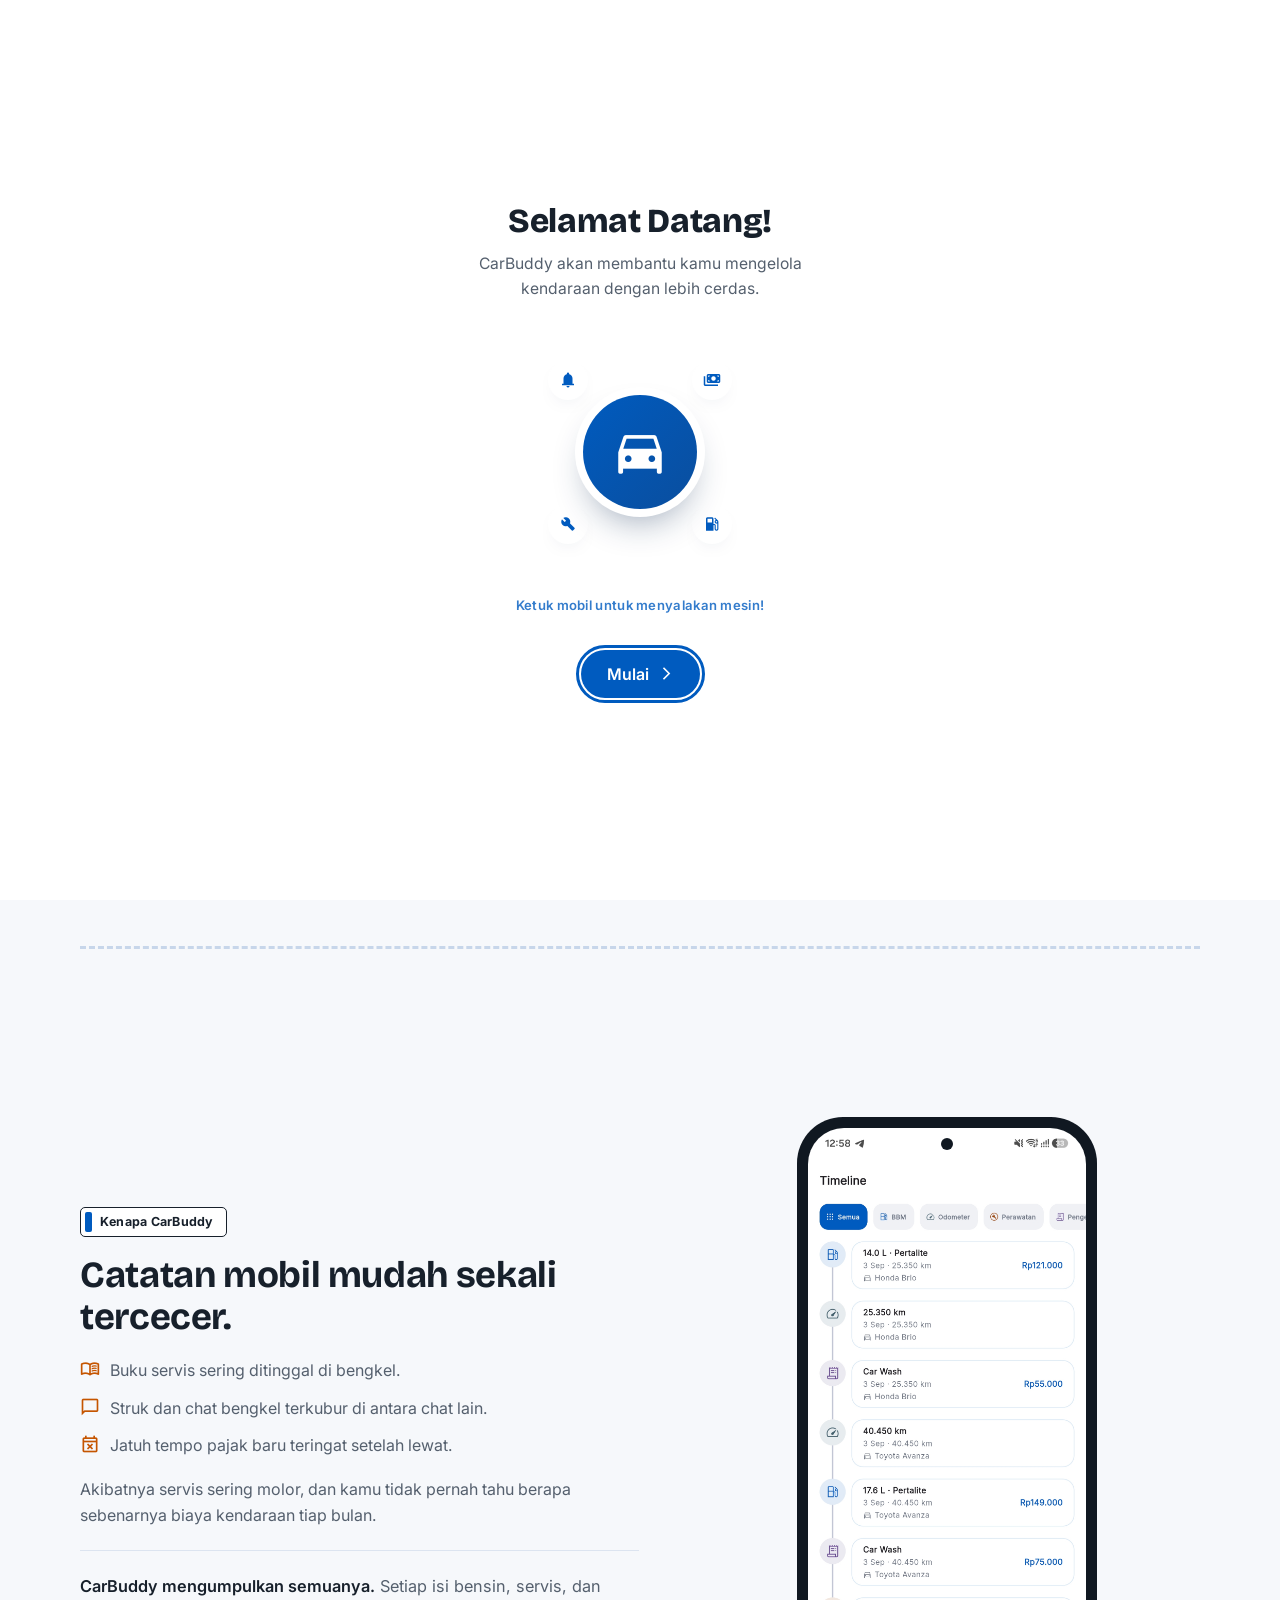
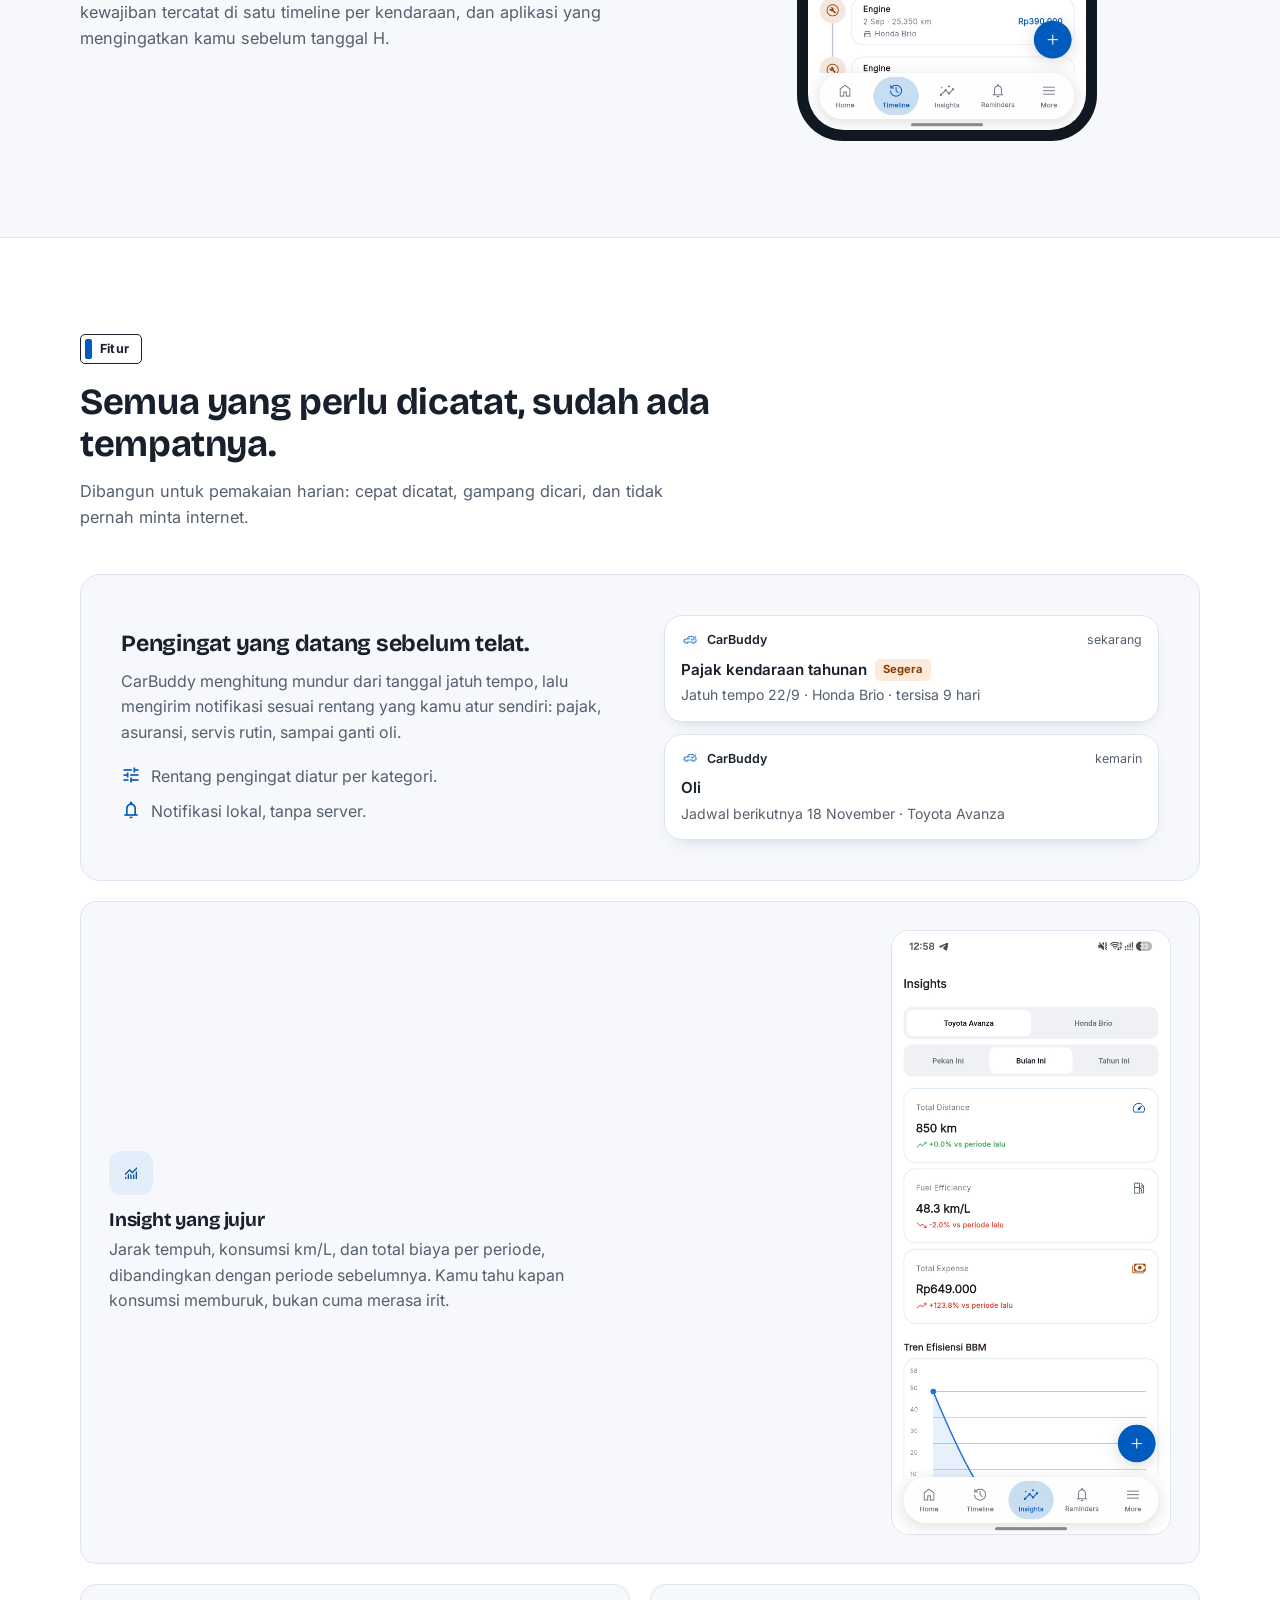
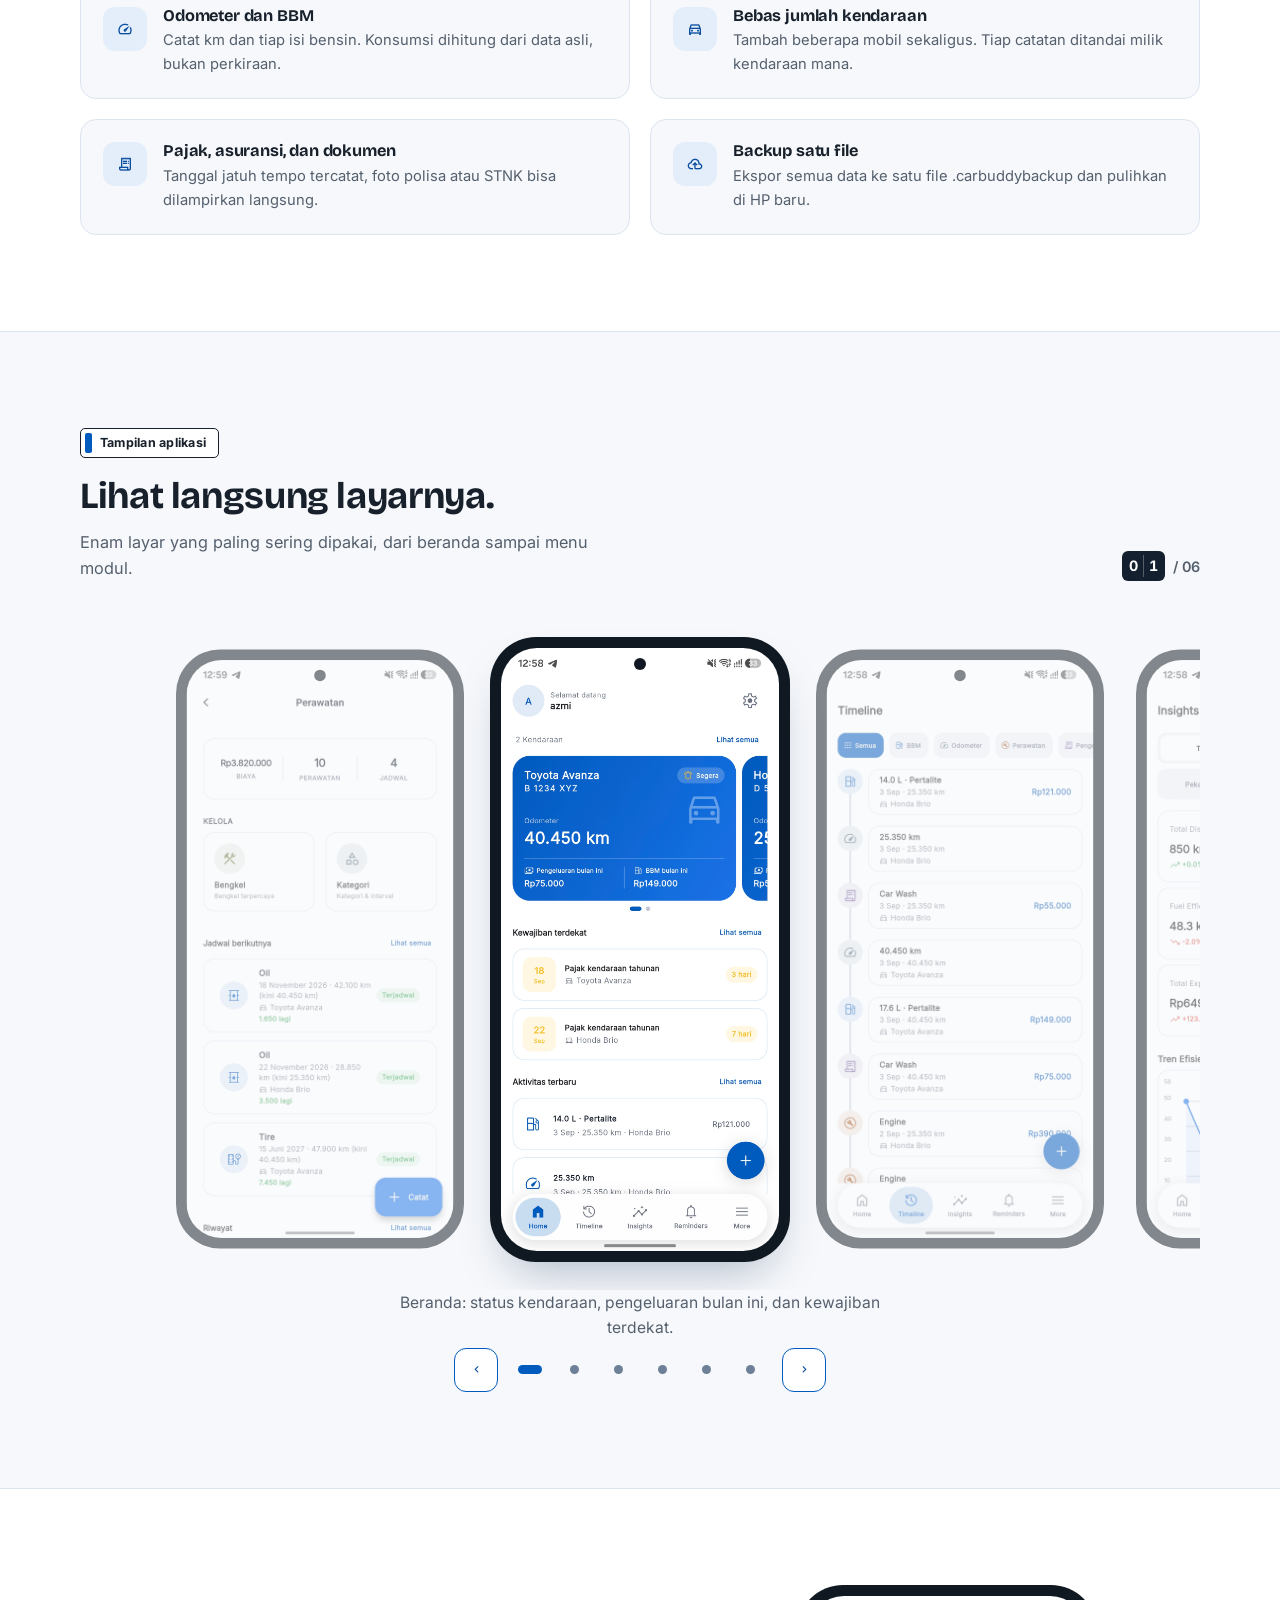
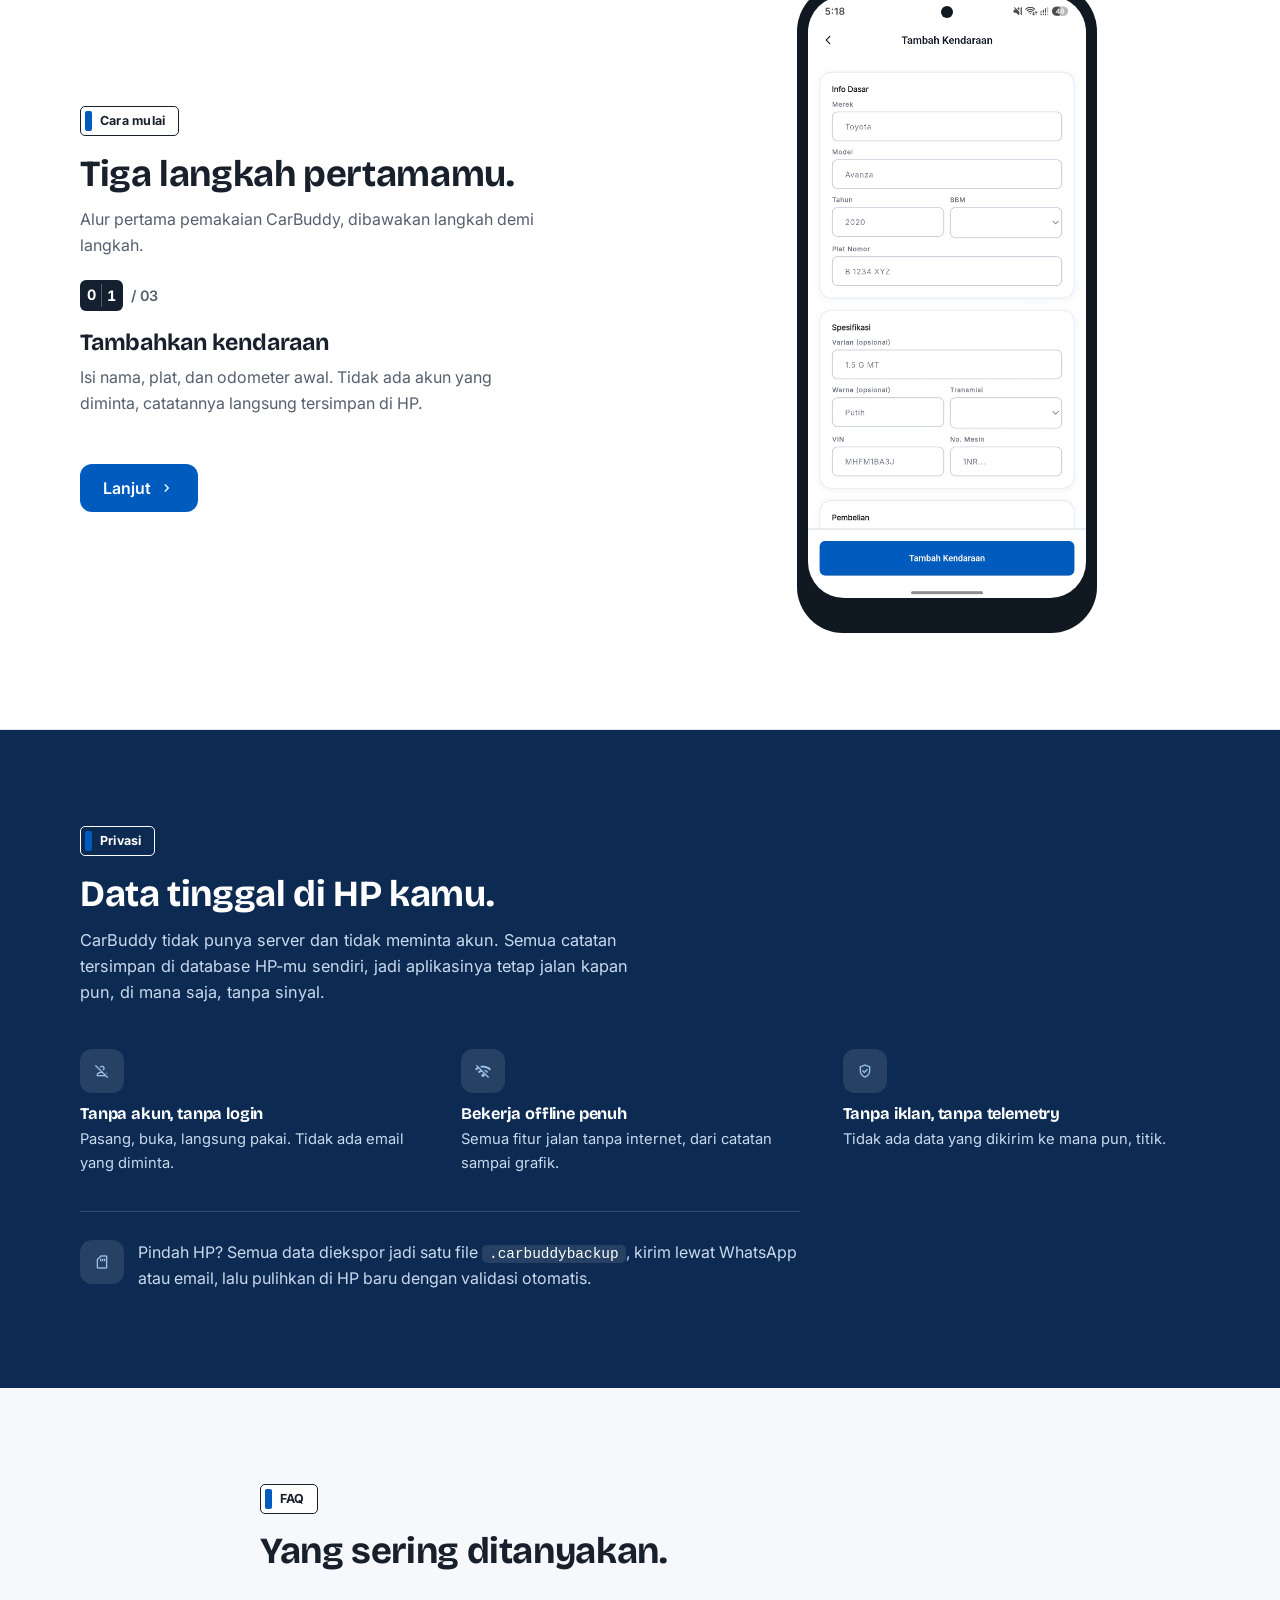
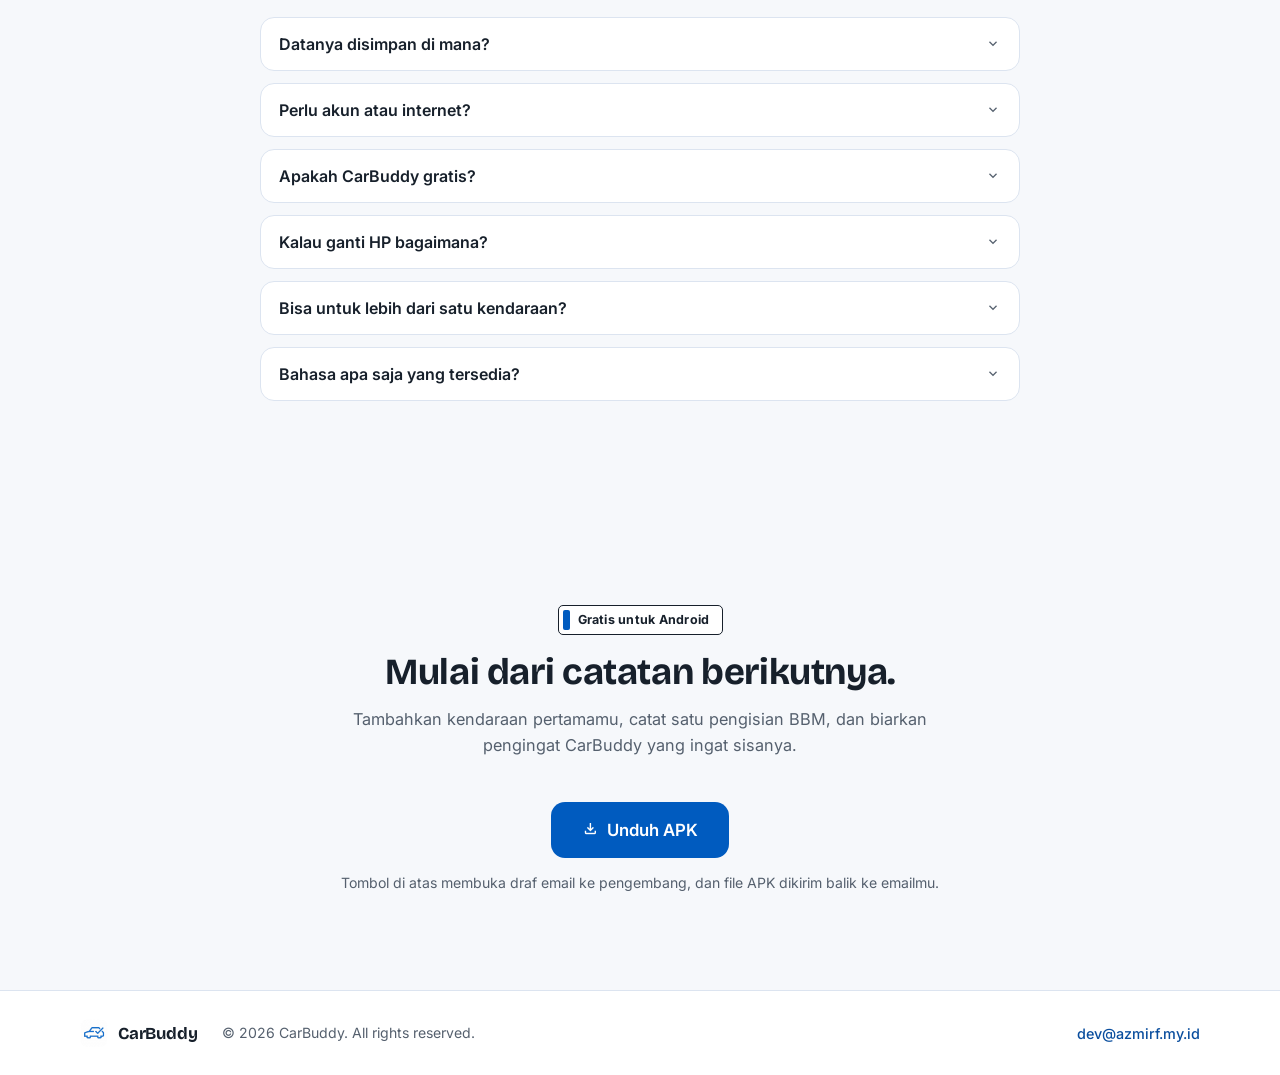
==== index.html @ ac6cecd0 "add more screenshots" ====
<!DOCTYPE html>
<!--
  CarBuddy, landing page.
  Design read: landing produk untuk pemilik kendaraan pribadi Indonesia,
  bahasa visual "buku servis modern" (terang, rapi, motif plat & odometer).
  Dial: ENERGY 2 / RHYTHM 2 / MOTION 2 (reveal sekali jalan + transisi interaksi, tanpa loop).
-->
<html lang="id">
<head>
<meta charset="UTF-8">
<meta name="viewport" content="width=device-width, initial-scale=1.0">
<title>CarBuddy, Semua Catatan Mobil di Satu Aplikasi</title>
<meta name="description" content="CarBuddy: aplikasi Android untuk mencatat odometer, BBM, servis, pajak, dan asuransi kendaraan. Local-first, tanpa akun, offline penuh.">
<meta property="og:title" content="CarBuddy, Semua Catatan Mobil di Satu Aplikasi">
<meta property="og:description" content="Odometer, BBM, servis, pajak, sampai asuransi tercatat rapi di HP sendiri. Gratis, tanpa akun, offline penuh.">
<meta property="og:type" content="website">
<meta property="og:url" content="https://azmirizkifar20.github.io/get-carbuddy/">
<meta property="og:image" content="https://azmirizkifar20.github.io/get-carbuddy/images/meta.png">
<link rel="canonical" href="https://azmirizkifar20.github.io/get-carbuddy/">
<link rel="icon" type="image/png" href="images/app_icon.png">
<link rel="preconnect" href="https://fonts.googleapis.com">
<link rel="preconnect" href="https://fonts.gstatic.com" crossorigin>
<link href="https://fonts.googleapis.com/css2?family=Bricolage+Grotesque:opsz,wght@12..96,600..800&family=Inter:wght@400;500;600;700&display=swap" rel="stylesheet">
<link href="https://fonts.googleapis.com/css2?family=Material+Symbols+Outlined:opsz,wght,FILL,GRAD@24,400,0,0" rel="stylesheet">
<style>
  /* Palet diambil dari token app (lib/core/theme/tokens.dart): biru #005BBF, aksen #C55500. */
  :root {
    --bg: #F6F8FB;
    --surface: #FFFFFF;
    --ink: #17202B;
    --ink-2: #55606E;
    --line: #DCE4F0;
    --blue: #005BBF;
    --blue-deep: #0A4E9E;
    --blue-hover: #004C9E;
    --blue-tint: #E4EEFB;
    --navy: #0D2B52;
    --navy-ink: #C9D9EE;
    --navy-icon: #9CC0EA;
    --amber: #C55500;
    --amber-text: #8A3E00;
    --amber-tint: #FCEADD;
    --font-display: "Bricolage Grotesque", "Inter", system-ui, sans-serif;
    --font-body: "Inter", system-ui, -apple-system, sans-serif;
    --slide-w: clamp(240px, 74vw, 300px);
  }

  * { box-sizing: border-box; margin: 0; padding: 0; }
  html { scroll-padding-top: 88px; }
  @media (prefers-reduced-motion: no-preference) {
    html { scroll-behavior: smooth; }
  }
  body {
    font-family: var(--font-body);
    background: var(--bg);
    color: var(--ink);
    line-height: 1.6;
    font-size: 1rem;
    -webkit-font-smoothing: antialiased;
  }
  img { max-width: 100%; display: block; }
  h1, h2, h3 { font-family: var(--font-display); line-height: 1.15; letter-spacing: -0.01em; }
  h2 { font-size: clamp(1.5rem, 2.4vw + 0.85rem, 2.3rem); font-weight: 700; }
  h3 { font-size: 1.25rem; font-weight: 700; }
  /* Ponsel: langkah tipe lebih kecil (root 15px). Target sentuh berbasis px tidak ikut menyusut. */
  @media (max-width: 719px) {
    html { font-size: 93.75%; }
  }
  p { color: var(--ink-2); }
  strong { color: var(--ink); font-weight: 600; }
  [hidden] { display: none !important; }

  .container { width: min(1120px, 100% - 40px); margin-inline: auto; }
  @media (min-width: 720px) { .container { width: min(1120px, 100% - 56px); } }

  .ms {
    font-family: "Material Symbols Outlined";
    font-weight: normal; font-style: normal;
    display: inline-block; line-height: 1;
    font-variation-settings: "FILL" 0, "wght" 400, "opsz" 24;
    user-select: none;
  }

  .skip {
    position: absolute; left: -9999px; top: 12px; z-index: 100;
    background: var(--blue); color: #fff; padding: 10px 16px; border-radius: 8px;
  }
  .skip:focus { left: 12px; }

  :focus-visible { outline: 3px solid var(--blue); outline-offset: 2px; border-radius: 4px; }
  .on-dark :focus-visible { outline-color: #fff; }

  /* Elemen identitas: chip bergaya plat kendaraan Indonesia (putih, teks hitam, strip biru). */
  .plate {
    display: inline-flex; align-items: stretch; gap: 8px;
    background: var(--surface); border: 1.5px solid var(--ink); border-radius: 5px;
    padding: 4px 12px 4px 4px;
    font-size: 0.78rem; font-weight: 700; letter-spacing: 0.02em; color: var(--ink);
  }
  .plate::before { content: ""; width: 7px; border-radius: 2px; background: var(--blue); }
  .on-dark .plate { background: transparent; border-color: #fff; color: #fff; }

  /* Angka bergaya odometer: sel terpisah dengan garis tengah, angka tabular. JS mengisi tiap
     sel dengan strip vertikal 0-9 di balik jendela setinggi satu angka, jadi update menggulir
     seperti odometer sungguhan. Motif identitas produk yang sengaja diulang: penghitung galeri
     dan penghitung langkah wizard cara-mulai. */
  .odo { display: inline-flex; background: #14202F; border-radius: 6px; padding: 4px 2px; }
  .odo-cell {
    color: #fff; font-weight: 700; font-size: 0.9rem; line-height: 1;
    padding: 4px 5px; font-variant-numeric: tabular-nums;
  }
  .odo-cell + .odo-cell { border-left: 1px solid rgba(255,255,255,0.28); }
  .odo-win { display: block; height: 1em; overflow: hidden; }
  .odo-strip { display: block; }
  .odo-strip > span { display: block; height: 1em; line-height: 1; }
  @media (prefers-reduced-motion: no-preference) {
    .odo-strip { transition: transform 0.45s cubic-bezier(0.22, 1, 0.36, 1); }
  }
  .odo-rest { color: var(--ink-2); font-weight: 600; font-size: 0.9rem; align-self: center; margin-left: 8px; }

  .btn {
    display: inline-flex; align-items: center; justify-content: center; gap: 8px;
    min-height: 48px; padding: 12px 22px; border-radius: 12px;
    font: 600 1rem var(--font-body); text-decoration: none; cursor: pointer;
    border: 1.5px solid transparent;
  }
  .btn-primary { background: var(--blue); color: #fff; }
  .btn-primary:hover { background: var(--blue-hover); }
  .btn-ghost { background: var(--surface); color: var(--blue-deep); border-color: var(--blue); }
  .btn-ghost:hover { background: var(--blue-tint); }
  /* Umpan balik tekan: tombol tenggelam 1px saat aktif, konfirmasi sentuhan yang murah tapi terasa. */
  @media (prefers-reduced-motion: no-preference) {
    .btn { transition: transform 0.15s ease; }
    .btn:active { transform: translateY(1px); }
  }
  .btn-lg { min-height: 56px; padding: 16px 30px; font-size: 1.05rem; border-radius: 14px; }

  /* Marka jalan: garis putus pemisah section, satu-satunya ornamen garis. */
  .road { border: 0; border-top: 3px dashed #C7D6EA; }

  /* Frame HP gaya Android. Bayangan hanya untuk foto utama (hero) dan slide aktif galeri. */
  .phone {
    background: #101821; border-radius: 46px; padding: 11px;
    width: 100%; max-width: 340px;
  }
  .phone-sm { max-width: 300px; }
  .phone-screen { border-radius: 36px; overflow: hidden; position: relative; background: #fff; }
  .phone-screen img { width: 100%; height: auto; user-select: none; -webkit-user-drag: none; }
  .punch {
    position: absolute; top: 10px; left: 50%; transform: translateX(-50%);
    width: 12px; height: 12px; border-radius: 50%; background: #101821;
  }

  /* Header */
  .site-head {
    position: sticky; top: 0; z-index: 50;
    background: var(--surface); border-bottom: 1px solid var(--line);
  }
  .head-in { display: flex; align-items: center; gap: 20px; height: 66px; }
  .brand { display: flex; align-items: center; gap: 10px; text-decoration: none; color: var(--ink); }
  .brand img { width: 28px; height: 28px; border-radius: 7px; }
  .brand b { font: 700 1.2rem var(--font-display); letter-spacing: -0.01em; }
  .nav-links { display: none; align-items: center; gap: 4px; margin-left: auto; }
  .nav-links a {
    display: inline-flex; align-items: center; min-height: 44px; padding: 8px 14px;
    color: var(--ink-2); text-decoration: none; font-weight: 500; font-size: 0.95rem;
    border-radius: 8px;
  }
  .nav-links a:hover { color: var(--ink); background: var(--bg); }
  .nav-links a.active { color: var(--blue); text-decoration: underline; text-underline-offset: 6px; text-decoration-thickness: 2px; }
  /* CTA navbar lebih ramping dari .btn dasar; 44px menjaga target sentuh minimum. */
  .head-cta { display: none; margin-left: 12px; min-height: 44px; padding: 8px 16px; font-size: 0.9rem; border-radius: 10px; }
  .burger {
    display: inline-flex; align-items: center; justify-content: center;
    width: 44px; height: 44px; margin-left: auto;
    background: none; border: 1.5px solid var(--line); border-radius: 10px;
    color: var(--ink); cursor: pointer;
  }
  @media (min-width: 880px) {
    .nav-links { display: flex; }
    .head-cta { display: inline-flex; }
    .burger { display: none; }
  }
  .mobile-menu { display: none; border-top: 1px solid var(--line); background: var(--surface); padding: 10px 0 14px; }
  .menu-open .mobile-menu { display: block; }
  .mobile-menu a {
    display: flex; align-items: center; min-height: 48px; padding: 10px 4px;
    color: var(--ink); text-decoration: none; font-weight: 500;
    border-bottom: 1px solid var(--bg);
  }
  .mobile-menu a:last-child { border-bottom: 0; }

  /* Hero */
  .hero { padding-block: clamp(48px, 8vw, 96px) clamp(40px, 6vw, 72px); }
  .hero-grid { display: grid; gap: 44px; align-items: center; }
  @media (min-width: 880px) { .hero-grid { grid-template-columns: 1.05fr 0.95fr; gap: 56px; } }
  .hero h1 {
    font-size: clamp(1.9rem, 4.2vw + 0.9rem, 3.4rem);
    font-weight: 800; margin: 14px 0 18px;
  }
  .hero h1 span { color: var(--blue); }
  .hero-sub { font-size: 1.08rem; max-width: 46ch; }
  .hero-cta { display: flex; flex-wrap: wrap; gap: 12px; margin-top: 28px; }
  .hero-facts {
    display: flex; flex-wrap: wrap; gap: 6px 14px; margin-top: 22px;
    color: var(--ink-2); font-size: 0.92rem; font-weight: 500;
  }
  .hero-phone { display: flex; justify-content: center; }
  @media (min-width: 880px) { .hero-phone { justify-content: flex-end; } }
  .hero .road { margin-top: clamp(40px, 6vw, 72px); }

  /* Section dasar */
  section { padding-block: clamp(56px, 8vw, 96px); }
  .sec-head { max-width: 640px; margin-bottom: clamp(28px, 4vw, 44px); }
  .sec-head h2 { margin: 14px 0 12px; }
  .sec-head p { font-size: 1.02rem; }

  /* Kenapa */
  .why-grid { display: grid; gap: 40px; align-items: center; }
  @media (min-width: 880px) { .why-grid { grid-template-columns: 1.05fr 0.95fr; gap: 56px; } }
  .pain-list { list-style: none; margin: 18px 0; display: grid; gap: 10px; }
  .pain-list li { display: flex; gap: 10px; align-items: baseline; color: var(--ink-2); }
  .pain-list .ms { color: var(--amber); font-size: 20px; transform: translateY(3px); }
  .why-sol { margin-top: 22px; padding-top: 22px; border-top: 1px solid var(--line); font-size: 1.02rem; }
  .why-phone { display: flex; justify-content: center; }

  /* Fitur */
  .fitur { background: var(--surface); border-block: 1px solid var(--line); }
  .feat-big {
    display: grid; gap: 32px; align-items: center;
    padding: clamp(24px, 3.5vw, 40px);
    background: var(--bg); border: 1px solid var(--line); border-radius: 20px;
  }
  @media (min-width: 880px) { .feat-big { grid-template-columns: 1fr 1fr; gap: 48px; } }
  .feat-big h3 { font-size: 1.45rem; margin-bottom: 12px; }
  .feat-big .lead { margin-bottom: 16px; }
  .tick-list { list-style: none; display: grid; gap: 8px; }
  .tick-list li { display: flex; gap: 10px; align-items: baseline; color: var(--ink-2); }
  .tick-list .ms { color: var(--blue); font-size: 20px; transform: translateY(3px); }

  /* Mock notifikasi Android: menampilkan perilaku yang tak tampak di screenshot statis. */
  .notif-stack { display: grid; gap: 12px; }
  .notif {
    background: var(--surface); border: 1px solid var(--line); border-radius: 18px;
    padding: 14px 16px; box-shadow: 0 8px 20px -14px rgba(13, 43, 82, 0.35);
  }
  .notif-head { display: flex; align-items: center; gap: 8px; margin-bottom: 8px; }
  .notif-head img { width: 18px; height: 18px; border-radius: 4px; }
  .notif-app { font-size: 0.78rem; font-weight: 600; color: var(--ink); }
  .notif-time { font-size: 0.78rem; color: var(--ink-2); margin-left: auto; }
  .notif-title { font-weight: 600; color: var(--ink); font-size: 0.95rem; display: flex; align-items: center; gap: 8px; flex-wrap: wrap; }
  .notif-body { font-size: 0.88rem; margin-top: 2px; }
  .chip-segera {
    background: var(--amber-tint); color: var(--amber-text);
    font-size: 0.7rem; font-weight: 700; padding: 2px 8px; border-radius: 5px;
  }

  .feat-rest { display: grid; gap: 20px; margin-top: 20px; }
  @media (min-width: 640px) { .feat-rest { grid-template-columns: 1fr 1fr; } }
  .feat-row {
    display: flex; gap: 16px; padding: 22px;
    background: var(--bg); border: 1px solid var(--line); border-radius: 16px;
  }
  .feat-icon {
    flex: 0 0 44px; width: 44px; height: 44px; border-radius: 12px;
    display: flex; align-items: center; justify-content: center;
    background: var(--blue-tint); color: var(--blue-deep);
  }
  .feat-row h3 { font-size: 1.02rem; margin-bottom: 4px; }
  .feat-row p { font-size: 0.92rem; }
  .feat-wide { padding: 22px; background: var(--bg); border: 1px solid var(--line); border-radius: 16px; }
  @media (min-width: 880px) {
    .feat-wide { display: grid; grid-template-columns: 1.2fr 0.8fr; gap: 28px; align-items: center; padding: 28px; }
  }
  .feat-wide .feat-icon { margin-bottom: 14px; }
  .feat-wide h3 { font-size: 1.2rem; margin-bottom: 6px; }
  .feat-wide p { max-width: 52ch; }
  .feat-shot { border: 1px solid var(--line); border-radius: 18px; overflow: hidden; max-width: 280px; margin: 18px auto 0; }
  @media (min-width: 880px) { .feat-shot { margin: 0; justify-self: end; } }
  .feat-shot img { width: 100%; height: auto; }

  /* Galeri tampilan */
  .gal-head { display: flex; flex-wrap: wrap; align-items: flex-end; justify-content: space-between; gap: 16px; max-width: none; }
  .gal-head > div { max-width: 560px; }
  .gal-counter { display: inline-flex; align-items: center; }
  .gal {
    outline-offset: 4px;
  }
  .gal-track { display: flex; gap: 20px;
    overflow-x: auto; scroll-snap-type: x mandatory;
    padding: 12px calc(50% - var(--slide-w) / 2) 28px;
    scrollbar-width: none; cursor: grab;
  }
  .gal-track::-webkit-scrollbar { display: none; }
  .gal-track.dragging { cursor: grabbing; }
  .gal-track.dragging .gal-slide { pointer-events: none; }
  /* Snap dimatikan selama drag dan animasi programatik supaya tidak berkelahi dengan scrollLeft. */
  .gal-track.dragging, .gal-track.no-snap { scroll-snap-type: none; }
  .gal-slide {
    flex: 0 0 auto; width: var(--slide-w); scroll-snap-align: center;
    transition: opacity 0.25s ease, transform 0.25s ease;
  }
  .gal-slide .phone { max-width: none; }
  .gal-slide:not(.is-active) { opacity: 0.5; transform: scale(0.96); }
  .gal-slide.is-active .phone { box-shadow: 0 24px 48px -20px rgba(13, 43, 82, 0.35); }
  @media (prefers-reduced-motion: no-preference) {
    .gal-slide { transition: opacity 0.25s ease, transform 0.25s ease; }
  }
  .gal-caption {
    min-height: 3em; text-align: center; max-width: 52ch; margin-inline: auto;
    font-size: 0.98rem;
  }
  /* Caption berganti dengan crossfade kecil tiap pindah slide, bukan bertukar mentah. */
  @media (prefers-reduced-motion: no-preference) {
    .gal-caption.swap { animation: cap-in 0.35s ease; }
    @keyframes cap-in { from { opacity: 0; transform: translateY(4px); } }
  }
  .gal-nav { display: flex; justify-content: center; align-items: center; gap: 10px; margin-top: 8px; }
  .gal-arrow {
    display: inline-flex; align-items: center; justify-content: center;
    width: 44px; height: 44px; border-radius: 12px;
    background: var(--surface); border: 1.5px solid var(--blue); color: var(--blue-deep); cursor: pointer;
  }
  .gal-arrow:hover { background: var(--blue-tint); }
  .gal-dot {
    width: 44px; height: 44px; display: inline-flex; align-items: center; justify-content: center;
    background: none; border: 0; cursor: pointer; padding: 0;
  }
  .gal-dot::after {
    content: ""; width: 9px; height: 9px; border-radius: 999px;
    background: #6E8098; transition: width 0.2s ease, background 0.2s ease;
  }
  .gal-dot[aria-current="true"]::after { width: 24px; background: var(--blue); }
  .gal-static { display: grid; gap: 24px; }
  @media (min-width: 640px) { .gal-static { grid-template-columns: repeat(auto-fit, minmax(200px, 1fr)); } }
  .gal-static figcaption { font-size: 0.85rem; color: var(--ink-2); margin-top: 8px; }

  /* Wizard cara mulai: band putih menandai zona interaktif di antara dua section abu-abu.
     Dengan JS, panel dan screenshot ditumpuk di satu sel grid sehingga tinggi stabil dan
     pergantian langkah jadi crossfade; tanpa JS ketiga langkah tampil berurutan biasa. */
  .wizard { background: var(--surface); border-block: 1px solid var(--line); }
  .wiz-grid { display: grid; gap: 44px; align-items: center; }
  @media (min-width: 880px) { .wiz-grid { grid-template-columns: 1.05fr 0.95fr; gap: 56px; } }
  .wiz { margin-top: 22px; }
  .wiz-counter { display: none; align-items: center; margin-bottom: 18px; }
  html.js .wiz-counter { display: flex; }
  .wiz-panel h3 { font-size: 1.45rem; margin-bottom: 10px; }
  .wiz-panel p { max-width: 46ch; }
  html.js .wiz-panels, html.js .wiz-shots { display: grid; }
  html.js .wiz-shots { width: 100%; }
  html.js .wiz-panel { grid-area: 1 / 1; opacity: 0; visibility: hidden; }
  html.js .wiz-panel.is-on { opacity: 1; visibility: visible; }
  html.js .wiz-shot { grid-area: 1 / 1; opacity: 0; }
  html.js .wiz-shot.is-on { opacity: 1; }
  /* Gambar yang sedang tidak tampil tidak boleh menerima sentuhan, kalau tidak slider langkah dua
     diam-diam menyerap geseran saat langkah lain yang aktif. */
  html.js .wiz-shot { pointer-events: none; }
  html.js .wiz-shot.is-on { pointer-events: auto; }
  /* Pergantian langkah: panel baru naik-fade seperti caption galeri, panel lama memudar.
     Transisi interaksi, sesuai dial MOTION halaman. */
  @media (prefers-reduced-motion: no-preference) {
    html.js .wiz-panel { transition: opacity 0.3s ease, visibility 0s 0.3s; }
    html.js .wiz-panel.is-on { transition-delay: 0s; animation: cap-in 0.35s ease; }
    html.js .wiz-shot { transition: opacity 0.35s ease; }
  }
  .wiz-nav { display: none; gap: 12px; flex-wrap: wrap; margin-top: 22px; }
  html.js .wiz-nav { display: flex; }
  .wiz-phone { --wiz-slide-w: var(--slide-w); display: flex; flex-direction: column; align-items: center; gap: 12px; }
  @media (min-width: 880px) { .wiz-phone { --wiz-slide-w: 300px; } }
  /* Langkah dua memuat dua contoh catatan (BBM dan servis). Tiap gambar dibungkus frame ponsel
     sendiri dan frame itu ikut bergeser, sama seperti carousel Tampilan: tetangga mengintip di
     tepi dan yang tidak aktif meredup, jadi jelas masih ada gambar lain di sebelahnya.
     Titik penanda duduk di atas frame supaya terlihat sebelum digulir. */
  html.js .wiz-shot { display: grid; justify-items: center; }
  html.js .wiz-shot .phone { width: var(--wiz-slide-w); max-width: none; }
  html.js .wiz-slider {
    display: flex; gap: 16px; overflow-x: auto; scroll-snap-type: x mandatory;
    width: 100%; padding-block: 10px 14px;
    padding-inline: calc((100% - var(--wiz-slide-w)) / 2);
    scrollbar-width: none; cursor: grab;
  }
  /* Di layar sempit track melebar sampai tepi container supaya slide sebelahnya benar-benar
     mengintip — itulah petunjuk bahwa masih ada gambar lain untuk digeser. Padding ikut
     menghitung tambahan 40px itu supaya slide tetap pas di tengah. */
  @media (max-width: 879.98px) {
    html.js .wiz-slider {
      width: calc(100% + 40px); margin-inline: -20px;
      padding-inline: calc((100% + 40px - var(--wiz-slide-w)) / 2);
    }
  }
  html.js .wiz-slider::-webkit-scrollbar { display: none; }
  html.js .wiz-slider.dragging { cursor: grabbing; scroll-snap-type: none; }
  html.js .wiz-slider.dragging .wiz-slide { pointer-events: none; }
  html.js .wiz-slide { flex: 0 0 auto; width: var(--wiz-slide-w); scroll-snap-align: center; }
  .wiz-slide:not(.is-active) { opacity: 0.5; transform: scale(0.96); }
  .wiz-slide.is-active .phone { box-shadow: 0 24px 48px -20px rgba(13, 43, 82, 0.35); }
  @media (prefers-reduced-motion: no-preference) {
    .wiz-slide { transition: opacity 0.25s ease, transform 0.25s ease; }
  }
  .wiz-dots { width: 100%; max-width: var(--wiz-slide-w); justify-content: center; gap: 2px; }
  html.js .wiz-dots { display: flex; }
  .wiz-dot {
    width: 44px; height: 44px; display: inline-flex; align-items: center; justify-content: center;
    background: none; border: 0; padding: 0; cursor: pointer;
  }
  .wiz-dot::after {
    content: ""; width: 9px; height: 9px; border-radius: 999px;
    background: #6E8098; transition: width 0.2s ease, background 0.2s ease;
  }
  .wiz-dot[aria-current="true"]::after { width: 24px; background: var(--blue); }

  /* Overlay onboarding: replika langkah pertama onboarding aplikasi (lib/features/onboarding),
     teks, warna, dan perilakunya disamakan: logo mobil yang bisa diketuk (getar + gelombang
     mesin menyala) dan tombol Mulai. Tampil di setiap muat halaman, dibuka lewat JS supaya
     tanpa JS landing tetap utuh. */
  .ob {
    position: fixed; inset: 0; z-index: 200;
    background: var(--surface);
    display: flex; flex-direction: column;
  }
  body.ob-lock { overflow: hidden; }
  .ob-body {
    flex: 1; display: flex; flex-direction: column; align-items: center; justify-content: center;
    text-align: center; padding: 16px 24px; max-width: 30rem; margin-inline: auto; width: 100%;
  }
  .ob-title { font-size: clamp(1.7rem, 5vw, 2.1rem); font-weight: 800; }
  .ob-sub { margin-top: 10px; font-size: 0.98rem; max-width: 34ch; }
  .ob-logo {
    position: relative; width: 234px; height: 234px; margin-top: 34px;
    background: none; border: 0; padding: 0; cursor: pointer;
    -webkit-tap-highlight-color: transparent;
  }
  .ob-core {
    position: absolute; inset: 0; margin: auto;
    width: 130px; height: 130px; border-radius: 50%;
    background: #fff; box-shadow: 0 18px 36px -16px rgba(13, 43, 82, 0.45);
  }
  .ob-core::after {
    content: ""; position: absolute; inset: 8px; border-radius: 50%;
    background: linear-gradient(135deg, var(--blue), var(--blue-deep));
  }
  .ob-car {
    position: absolute; inset: 0; z-index: 1; margin: auto;
    width: 58px; height: 58px; line-height: 58px; text-align: center;
    color: #fff; font-size: 58px;
    font-variation-settings: "FILL" 1, "wght" 400, "opsz" 48;
  }
  .ob-bubble {
    position: absolute; width: 40px; height: 40px; border-radius: 50%;
    background: #fff; box-shadow: 0 8px 20px -14px rgba(13, 43, 82, 0.35);
    display: flex; align-items: center; justify-content: center;
    color: var(--blue);
  }
  .ob-bubble .ms { font-size: 18px; font-variation-settings: "FILL" 1, "wght" 400, "opsz" 24; }
  .ob-bubble.b0 { right: 25px; bottom: 25px; }
  .ob-bubble.b1 { left: 25px; bottom: 25px; }
  .ob-bubble.b2 { right: 25px; top: 25px; }
  .ob-bubble.b3 { left: 25px; top: 25px; }
  .ob-wave {
    position: absolute; inset: 0; margin: auto; width: 156px; height: 156px;
    border-radius: 50%; border: 2px solid rgba(0, 91, 191, 0.3);
    opacity: 0; pointer-events: none;
  }
  .ob-wave.w2 { border-color: rgba(0, 91, 191, 0.2); }
  .ob-wave.w3 { border-color: rgba(0, 91, 191, 0.1); }
  .ob-hint {
    margin-top: 26px; font-size: 0.82rem; font-weight: 600; letter-spacing: 0.3px;
    color: rgba(0, 91, 191, 0.8);
  }
  .ob-start {
    display: inline-flex; align-items: center; justify-content: center; gap: 10px;
    margin-top: 34px;
    min-height: 48px; padding: 12px 26px; border: 0; border-radius: 999px;
    background: var(--blue); color: #fff;
    font: 600 1rem var(--font-body); cursor: pointer;
  }
  .ob-start:hover { background: var(--blue-hover); }
  .ob-start .ms { font-size: 15px; }
  @media (prefers-reduced-motion: no-preference) {
    .ob { transition: transform 0.45s ease-in; animation: ob-fade 0.25s ease; }
    /* Keluar: menggeser seluruh overlay ke atas sampai tuntas, menyerahkan panggung ke landing. */
    .ob.ob-out { transform: translateY(-100%); }
    @keyframes ob-fade { from { opacity: 0; } }
    /* Masuk seperti aplikasi: teks reveal, logo memantul elastic, gelembung fitur
       bergiliran diagonal. Semuanya sekali jalan. */
    .ob-title, .ob-sub, .ob-hint { animation: cap-in 0.5s ease backwards; }
    .ob-sub { animation-delay: 0.1s; }
    .ob-hint { animation-delay: 0.45s; }
    .ob-core { animation: ob-core-in 0.7s cubic-bezier(0.34, 1.56, 0.64, 1) backwards; }
    .ob-bubble { animation: ob-bubble-in 0.6s cubic-bezier(0.34, 1.56, 0.64, 1) backwards; }
    .ob-bubble.b0 { animation-delay: 0.3s; --fx: -30px; --fy: -30px; }
    .ob-bubble.b1 { animation-delay: 0.45s; --fx: 30px; --fy: -30px; }
    .ob-bubble.b2 { animation-delay: 0.6s; --fx: -30px; --fy: 30px; }
    .ob-bubble.b3 { animation-delay: 0.75s; --fx: 30px; --fy: 30px; }
    /* Ketukan: getar mesin + pop skala, lalu tiga gelombang memuai dan memudar.
       Keempat pilar berdenyut berurutan setiap rev — gema dari stagger diagonal masuknya. */
    .ob-logo.rev .ob-core { animation: ob-shake 0.4s ease-in-out, ob-pop 0.3s ease; }
    .ob-logo.rev .ob-wave { animation: ob-wave-out 0.6s ease-out forwards; }
    .ob-logo.rev .ob-wave.w2 { animation-duration: 0.8s; }
    .ob-logo.rev .ob-wave.w3 { animation-duration: 1s; }
    .ob-logo.rev .ob-bubble { animation: ob-bubble-pop 0.5s ease; }
    .ob-logo.rev .ob-bubble.b1 { animation-delay: 0.08s; }
    .ob-logo.rev .ob-bubble.b2 { animation-delay: 0.16s; }
    .ob-logo.rev .ob-bubble.b3 { animation-delay: 0.24s; }
    .ob-start:active { transform: translateY(1px); }
  }
  @keyframes ob-core-in { from { transform: scale(0.3); } }
  @keyframes ob-bubble-in { from { opacity: 0; transform: translate(var(--fx, 0), var(--fy, 0)); } }
  @keyframes ob-bubble-pop {
    0% { transform: scale(1); }
    40% { transform: scale(1.28); }
    100% { transform: scale(1); }
  }
  @keyframes ob-shake {
    0%, 100% { transform: translateX(0) rotate(0); }
    10% { transform: translateX(-3px) rotate(-2deg); }
    20% { transform: translateX(3px) rotate(2deg); }
    30% { transform: translateX(-3px) rotate(-1.5deg); }
    45% { transform: translateX(3px) rotate(1.5deg); }
    60% { transform: translateX(-2px) rotate(-1deg); }
    80% { transform: translateX(2px) rotate(0.5deg); }
  }
  @keyframes ob-pop {
    0% { transform: scale(1); }
    40% { transform: scale(1.12); }
    100% { transform: scale(1); }
  }
  @keyframes ob-wave-out {
    from { opacity: 0.9; transform: scale(0.8); }
    to { opacity: 0; transform: scale(1.3); }
  }

  /* Privasi: satu-satunya band gelap, diberi ke pembeda terkuat produk agar hierarki terasa. */
  .privasi { background: var(--navy); }
  .privasi .sec-head { max-width: 720px; }
  .privasi h2 { color: #fff; }
  .privasi-lead { color: var(--navy-ink); font-size: 1.05rem; max-width: 58ch; }
  .fact-grid { display: grid; gap: 24px; margin-top: 36px; }
  @media (min-width: 720px) { .fact-grid { grid-template-columns: repeat(3, 1fr); } }
  .fact .feat-icon { background: rgba(255, 255, 255, 0.1); color: var(--navy-icon); }
  .fact h3 { color: #fff; font-size: 1.02rem; margin: 12px 0 4px; }
  .fact p { color: var(--navy-ink); font-size: 0.92rem; }
  .privasi-backup {
    display: flex; gap: 14px; align-items: flex-start;
    margin-top: 36px; padding-top: 28px; border-top: 1px solid rgba(255, 255, 255, 0.16);
    max-width: 720px;
  }
  .privasi-backup .feat-icon { background: rgba(255, 255, 255, 0.1); color: var(--navy-icon); }
  .privasi-backup p { color: var(--navy-ink); }
  .privasi-backup code {
    font-family: ui-monospace, "Cascadia Mono", monospace; font-size: 0.9em;
    background: rgba(255, 255, 255, 0.1); color: #fff; padding: 1px 7px; border-radius: 5px;
  }

  /* FAQ */
  .faq-wrap { max-width: 760px; }
  .faq-item { background: var(--surface); border: 1px solid var(--line); border-radius: 14px; margin-bottom: 12px; }
  .faq-q {
    display: flex; align-items: center; justify-content: space-between; gap: 16px;
    width: 100%; min-height: 44px; padding: 16px 18px;
    background: none; border: 0; cursor: pointer;
    font: 600 1rem var(--font-body); color: var(--ink); text-align: left;
  }
  .faq-q .ms { color: var(--ink-2); transition: transform 0.2s ease; }
  .faq-item.open .faq-q .ms { transform: rotate(180deg); }
  .faq-a { display: grid; grid-template-rows: 0fr; }
  .faq-item.open .faq-a { grid-template-rows: 1fr; }
  @media (prefers-reduced-motion: no-preference) {
    .faq-a { transition: grid-template-rows 0.25s ease; }
    .faq-q .ms { transition: transform 0.2s ease; }
  }
  .faq-a-inner { overflow: hidden; }
  .faq-a-inner p { padding: 0 18px 18px; font-size: 0.95rem; }

  /* CTA akhir */
  .cta-final { text-align: center; }
  .cta-final .sec-head { margin-inline: auto; text-align: center; }
  .cta-note { font-size: 0.88rem; margin-top: 14px; }

  footer { background: var(--surface); border-top: 1px solid var(--line); padding: 28px 0; }
  .foot-in { display: flex; flex-wrap: wrap; align-items: center; gap: 12px 24px; }
  .foot-in .brand b { font-size: 1.05rem; }
  .foot-in p { font-size: 0.88rem; }
  .foot-links { margin-left: auto; display: flex; gap: 20px; }
  .foot-links a { color: var(--blue-deep); font-size: 0.9rem; font-weight: 500; text-decoration: none; }
  .foot-links a:hover { text-decoration: underline; }
  /* Ponsel: footer jadi satu kolom rata kiri — margin-left:auto milik desktop menggantungkan
     email sendirian di tepi kanan begitu baris patah. Link email diberi tinggi sentuh 44px.
     Override diletakkan setelah aturan dasar .foot-in agar align-items tidak ketimpa. */
  @media (max-width: 719px) {
    .foot-in { flex-direction: column; align-items: flex-start; }
    .foot-links { margin-left: 0; }
    .foot-links a { display: inline-block; padding: 12px 0; }
  }

  /* Reveal: fade + naik kecil, sekali jalan, hanya saat JS aktif dan user tak mematikan motion. */
  @media (prefers-reduced-motion: no-preference) {
    html.js .reveal { opacity: 0; transform: translateY(14px); }
    html.js .reveal.in { opacity: 1; transform: none; transition: opacity 0.5s ease, transform 0.5s ease; }
    /* Hero: anak-anaknya masuk bergiliran (judul → sub → CTA → fakta) supaya urutan fokus
       pembaca terpandu; mockup HP menyusul belakangan. Tetap sekali jalan, tanpa loop. */
    html.js .reveal.stagger { opacity: 1; transform: none; transition: none; }
    html.js .stagger:not(.in) > * { opacity: 0; transform: translateY(14px); }
    html.js .stagger.in > * { opacity: 1; transform: none; transition: opacity 0.5s ease, transform 0.5s ease; }
    html.js .stagger.in > *:nth-child(2) { transition-delay: 0.08s; }
    html.js .stagger.in > *:nth-child(3) { transition-delay: 0.16s; }
    html.js .stagger.in > *:nth-child(4) { transition-delay: 0.24s; }
    html.js .hero-phone.in { transition-delay: 0.15s; }
  }
</style>
</head>
<body>
<a class="skip" href="#konten">Langsung ke konten</a>

<header class="site-head" id="site-head">
  <div class="container head-in">
    <a class="brand" href="#top" aria-label="CarBuddy, ke beranda">
      <img src="images/app_icon.png" alt="" width="28" height="28">
      <b>CarBuddy</b>
    </a>
    <nav class="nav-links" aria-label="Navigasi utama">
      <a href="#fitur" data-spy>Fitur</a>
      <a href="#tampilan" data-spy>Tampilan</a>
      <a href="#privasi" data-spy>Privasi</a>
      <a href="#faq" data-spy>FAQ</a>
    </nav>
    <a class="btn btn-primary head-cta" href="#unduh">Unduh APK</a>
    <button class="burger" id="burger" aria-expanded="false" aria-controls="mobile-menu" aria-label="Buka menu">
      <span class="ms" aria-hidden="true">menu</span>
    </button>
  </div>
  <nav class="mobile-menu" id="mobile-menu" aria-label="Navigasi mobile">
    <div class="container">
      <a href="#fitur">Fitur</a>
      <a href="#tampilan">Tampilan</a>
      <a href="#privasi">Privasi</a>
      <a href="#faq">FAQ</a>
      <a href="#unduh"><strong>Unduh APK</strong></a>
    </div>
  </nav>
</header>

<main id="konten">

  <section class="hero" id="top" aria-label="Perkenalan">
    <div class="container">
      <div class="hero-grid">
        <div class="reveal stagger">
          <h1>Kapan servis berikutnya? <span>Sudah tercatat.</span></h1>
          <p class="hero-sub">Odometer, BBM, servis, pajak, sampai asuransi tercatat rapi di satu aplikasi, di HP-mu sendiri.</p>
          <div class="hero-cta">
            <a class="btn btn-primary" href="#unduh"><span class="ms" aria-hidden="true">download</span>Unduh APK</a>
            <a class="btn btn-ghost" href="#fitur">Lihat fiturnya</a>
          </div>
          <p class="hero-facts"><span>Gratis</span><span aria-hidden="true">·</span><span>Tanpa akun</span><span aria-hidden="true">·</span><span>Offline penuh</span></p>
        </div>
        <div class="hero-phone reveal">
          <div class="phone">
            <div class="phone-screen">
              <img src="images/home.jpg" alt="Beranda aplikasi CarBuddy: kartu kendaraan Toyota Avanza dengan odometer 40.450 km, ringkasan pengeluaran bulan ini, dan kewajiban terdekat" width="1080" height="2340" decoding="async">
              <span class="punch" aria-hidden="true"></span>
            </div>
          </div>
        </div>
      </div>
      <hr class="road">
    </div>
  </section>

  <section id="kenapa" aria-labelledby="kenapa-h">
    <div class="container why-grid">
      <div class="reveal">
        <span class="plate">Kenapa CarBuddy</span>
        <h2 id="kenapa-h" style="margin: 14px 0 12px;">Catatan mobil mudah sekali tercecer.</h2>
        <ul class="pain-list">
          <li><span class="ms" aria-hidden="true">menu_book</span>Buku servis sering ditinggal di bengkel.</li>
          <li><span class="ms" aria-hidden="true">chat_bubble</span>Struk dan chat bengkel terkubur di antara chat lain.</li>
          <li><span class="ms" aria-hidden="true">event_busy</span>Jatuh tempo pajak baru teringat setelah lewat.</li>
        </ul>
        <p>Akibatnya servis sering molor, dan kamu tidak pernah tahu berapa sebenarnya biaya kendaraan tiap bulan.</p>
        <p class="why-sol"><strong>CarBuddy mengumpulkan semuanya.</strong> Setiap isi bensin, servis, dan kewajiban tercatat di satu timeline per kendaraan, dan aplikasi yang mengingatkan kamu sebelum tanggal H.</p>
      </div>
      <div class="why-phone reveal">
        <div class="phone phone-sm">
          <div class="phone-screen">
            <img src="images/timeline.jpg" alt="Tab Timeline CarBuddy: daftar catatan BBM, odometer, dan pengeluaran yang terurut per kendaraan" width="1080" height="2340" loading="lazy" decoding="async">
            <span class="punch" aria-hidden="true"></span>
          </div>
        </div>
      </div>
    </div>
  </section>

  <section class="fitur" id="fitur" aria-labelledby="fitur-h">
    <div class="container">
      <div class="sec-head reveal">
        <span class="plate">Fitur</span>
        <h2 id="fitur-h">Semua yang perlu dicatat, sudah ada tempatnya.</h2>
        <p>Dibangun untuk pemakaian harian: cepat dicatat, gampang dicari, dan tidak pernah minta internet.</p>
      </div>

      <div class="feat-big reveal">
        <div>
          <h3>Pengingat yang datang sebelum telat.</h3>
          <p class="lead">CarBuddy menghitung mundur dari tanggal jatuh tempo, lalu mengirim notifikasi sesuai rentang yang kamu atur sendiri: pajak, asuransi, servis rutin, sampai ganti oli.</p>
          <ul class="tick-list">
            <li><span class="ms" aria-hidden="true">tune</span>Rentang pengingat diatur per kategori.</li>
            <li><span class="ms" aria-hidden="true">notifications</span>Notifikasi lokal, tanpa server.</li>
          </ul>
        </div>
        <div class="notif-stack" aria-label="Contoh notifikasi CarBuddy">
          <div class="notif">
            <div class="notif-head">
              <img src="images/app_icon.png" alt="" width="18" height="18">
              <span class="notif-app">CarBuddy</span>
              <span class="notif-time">sekarang</span>
            </div>
            <p class="notif-title">Pajak kendaraan tahunan <span class="chip-segera">Segera</span></p>
            <p class="notif-body">Jatuh tempo 22/9 · Honda Brio · tersisa 9 hari</p>
          </div>
          <div class="notif">
            <div class="notif-head">
              <img src="images/app_icon.png" alt="" width="18" height="18">
              <span class="notif-app">CarBuddy</span>
              <span class="notif-time">kemarin</span>
            </div>
            <p class="notif-title">Oli</p>
            <p class="notif-body">Jadwal berikutnya 18 November · Toyota Avanza</p>
          </div>
        </div>
      </div>

      <div class="feat-wide reveal" style="margin-top: 20px;">
        <div>
          <div class="feat-icon"><span class="ms" aria-hidden="true">monitoring</span></div>
          <h3>Insight yang jujur</h3>
          <p>Jarak tempuh, konsumsi km/L, dan total biaya per periode, dibandingkan dengan periode sebelumnya. Kamu tahu kapan konsumsi memburuk, bukan cuma merasa irit.</p>
        </div>
        <div class="feat-shot">
          <img src="images/insights.jpg" alt="Tab Insights CarBuddy: jarak tempuh, efisiensi BBM 48,3 km/L, total pengeluaran, dan grafik tren efisiensi" width="1080" height="2340" loading="lazy" decoding="async">
        </div>
      </div>

      <div class="feat-rest">
        <div class="feat-row reveal">
          <div class="feat-icon"><span class="ms" aria-hidden="true">speed</span></div>
          <div>
            <h3>Odometer dan BBM</h3>
            <p>Catat km dan tiap isi bensin. Konsumsi dihitung dari data asli, bukan perkiraan.</p>
          </div>
        </div>
        <div class="feat-row reveal">
          <div class="feat-icon"><span class="ms" aria-hidden="true">directions_car</span></div>
          <div>
            <h3>Bebas jumlah kendaraan</h3>
            <p>Tambah beberapa mobil sekaligus. Tiap catatan ditandai milik kendaraan mana.</p>
          </div>
        </div>
        <div class="feat-row reveal">
          <div class="feat-icon"><span class="ms" aria-hidden="true">receipt_long</span></div>
          <div>
            <h3>Pajak, asuransi, dan dokumen</h3>
            <p>Tanggal jatuh tempo tercatat, foto polisa atau STNK bisa dilampirkan langsung.</p>
          </div>
        </div>
        <div class="feat-row reveal">
          <div class="feat-icon"><span class="ms" aria-hidden="true">backup</span></div>
          <div>
            <h3>Backup satu file</h3>
            <p>Ekspor semua data ke satu file .carbuddybackup dan pulihkan di HP baru.</p>
          </div>
        </div>
      </div>
    </div>
  </section>

  <section id="tampilan" aria-labelledby="tampilan-h">
    <div class="container">
      <div class="sec-head gal-head reveal">
        <div>
          <span class="plate">Tampilan aplikasi</span>
          <h2 id="tampilan-h">Lihat langsung layarnya.</h2>
          <p>Enam layar yang paling sering dipakai, dari beranda sampai menu modul.</p>
        </div>
        <div class="gal-counter" aria-hidden="true">
          <div class="odo"><span class="odo-cell" data-odo="0">0</span><span class="odo-cell" data-odo="1">1</span></div>
          <span class="odo-rest">/ 06</span>
        </div>
      </div>

      <div class="gal" id="gal" role="region" aria-roledescription="carousel" aria-label="Galeri tampilan aplikasi CarBuddy" tabindex="0">
        <div class="gal-track" id="gal-track"></div>
        <p class="gal-caption" id="gal-caption" aria-live="polite"></p>
        <div class="gal-nav">
          <button class="gal-arrow" id="gal-prev" type="button" aria-label="Screenshot sebelumnya"><span class="ms" aria-hidden="true">chevron_left</span></button>
          <div id="gal-dots" style="display:flex"></div>
          <button class="gal-arrow" id="gal-next" type="button" aria-label="Screenshot berikutnya"><span class="ms" aria-hidden="true">chevron_right</span></button>
        </div>
      </div>

      <noscript>
        <div class="gal-static">
          <figure><img src="images/home.jpg" alt="Beranda CarBuddy" width="1080" height="2340"><figcaption>Beranda: status kendaraan, pengeluaran bulan ini, dan kewajiban terdekat.</figcaption></figure>
          <figure><img src="images/timeline.jpg" alt="Timeline CarBuddy" width="1080" height="2340" loading="lazy"><figcaption>Timeline: semua catatan terurut, bisa disaring per kategori.</figcaption></figure>
          <figure><img src="images/insights.jpg" alt="Insights CarBuddy" width="1080" height="2340" loading="lazy"><figcaption>Insight: jarak, konsumsi, dan pengeluaran per kendaraan.</figcaption></figure>
          <figure><img src="images/reminders.jpg" alt="Reminders CarBuddy" width="1080" height="2340" loading="lazy"><figcaption>Pengingat dengan hitungan hari sebelum jatuh tempo.</figcaption></figure>
          <figure><img src="images/more.jpg" alt="Menu More CarBuddy" width="1080" height="2340" loading="lazy"><figcaption>Semua modul: kendaraan, perawatan, BBM, pajak, asuransi, ban, aki.</figcaption></figure>
          <figure><img src="images/maintenance.jpg" alt="Perawatan CarBuddy" width="1080" height="2340" loading="lazy"><figcaption>Perawatan: biaya, riwayat servis, dan jadwal berikutnya.</figcaption></figure>
        </div>
      </noscript>
    </div>
  </section>

  <section class="wizard" id="mulai" aria-labelledby="mulai-h">
    <div class="container wiz-grid">
      <div class="reveal">
        <span class="plate">Cara mulai</span>
        <h2 id="mulai-h" style="margin: 14px 0 12px;">Tiga langkah pertamamu.</h2>
        <p style="max-width: 46ch;">Alur pertama pemakaian CarBuddy, dibawakan langkah demi langkah.</p>
        <div class="wiz" id="wiz" role="region" aria-label="Wizard cara mulai, tiga langkah" tabindex="0">
          <div class="wiz-counter" aria-hidden="true">
            <div class="odo"><span class="odo-cell" data-odo="0">0</span><span class="odo-cell" data-odo="1">1</span></div>
            <span class="odo-rest">/ 03</span>
          </div>
          <div class="wiz-panels" aria-live="polite">
            <div class="wiz-panel is-on">
              <h3>Tambahkan kendaraan</h3>
              <p>Isi nama, plat, dan odometer awal. Tidak ada akun yang diminta, catatannya langsung tersimpan di HP.</p>
            </div>
            <div class="wiz-panel">
              <h3>Catat isi bensin dan servis</h3>
              <p>Setiap catatan masuk ke timeline kendaraan, lengkap dengan biayanya. Konsumsi dihitung dari data asli, bukan perkiraan.</p>
            </div>
            <div class="wiz-panel">
              <h3>Biarkan pengingat bekerja</h3>
              <p>Atur rentang notifikasinya sekali. CarBuddy menghitung mundur dan mengingatkan sebelum jatuh tempo, tanpa server dan tanpa internet.</p>
            </div>
          </div>
          <div class="wiz-nav">
            <button class="btn btn-ghost" id="wiz-prev" type="button"><span class="ms" aria-hidden="true">chevron_left</span>Kembali</button>
            <button class="btn btn-primary" id="wiz-next" type="button">Lanjut<span class="ms" aria-hidden="true">chevron_right</span></button>
            <a class="btn btn-primary" id="wiz-cta" href="#unduh" hidden><span class="ms" aria-hidden="true">download</span>Unduh APK</a>
          </div>
        </div>
      </div>
      <div class="wiz-phone reveal">
        <div class="wiz-dots" id="wiz-dots" hidden>
          <button class="wiz-dot" type="button" aria-label="Contoh catatan BBM" aria-current="true"></button>
          <button class="wiz-dot" type="button" aria-label="Contoh catatan perawatan" aria-current="false"></button>
        </div>
        <div class="wiz-shots">
          <div class="wiz-shot is-on">
            <div class="phone phone-sm">
              <div class="phone-screen">
                <img src="images/tambah-kendaraan.jpg" alt="Formulir Tambah Kendaraan di aplikasi CarBuddy: merek Toyota, model Avanza, tahun 2020, dan plat nomor B 1234 XYZ" width="1080" height="2340" decoding="async">
                <span class="punch" aria-hidden="true"></span>
              </div>
            </div>
          </div>
          <div class="wiz-shot wiz-slider" id="wiz-slider" role="group" aria-label="Contoh catatan langkah dua, geser untuk berpindah" tabindex="0">
            <div class="wiz-slide is-active">
              <div class="phone phone-sm">
                <div class="phone-screen">
                  <img src="images/tambah-bensin.jpg" alt="Formulir Catat Pengisian BBM di aplikasi CarBuddy: Toyota Avanza, 12 September 2026, Pertalite 10 liter dengan total Rp 100.000" width="1080" height="2340" loading="lazy" decoding="async">
                  <span class="punch" aria-hidden="true"></span>
                </div>
              </div>
            </div>
            <div class="wiz-slide">
              <div class="phone phone-sm">
                <div class="phone-screen">
                  <img src="images/tambah-perawatan.jpg" alt="Formulir Catat Perawatan di aplikasi CarBuddy: Toyota Avanza, 14 September 2026, odometer 40.450 km, dan kolom deskripsi pekerjaan" width="1080" height="2340" loading="lazy" decoding="async">
                  <span class="punch" aria-hidden="true"></span>
                </div>
              </div>
            </div>
          </div>
          <div class="wiz-shot">
            <div class="phone phone-sm">
              <div class="phone-screen">
                <img src="images/reminders.jpg" alt="Tab Reminders dengan hitungan hari menuju jatuh tempo pajak dan pengingat lainnya" width="1080" height="2340" loading="lazy" decoding="async">
                <span class="punch" aria-hidden="true"></span>
              </div>
            </div>
          </div>
        </div>
      </div>
    </div>
  </section>

  <section class="privasi on-dark" id="privasi" aria-labelledby="privasi-h">
    <div class="container">
      <div class="sec-head reveal">
        <span class="plate">Privasi</span>
        <h2 id="privasi-h">Data tinggal di HP kamu.</h2>
        <p class="privasi-lead">CarBuddy tidak punya server dan tidak meminta akun. Semua catatan tersimpan di database HP-mu sendiri, jadi aplikasinya tetap jalan kapan pun, di mana saja, tanpa sinyal.</p>
      </div>
      <div class="fact-grid">
        <div class="fact reveal">
          <div class="feat-icon"><span class="ms" aria-hidden="true">person_off</span></div>
          <h3>Tanpa akun, tanpa login</h3>
          <p>Pasang, buka, langsung pakai. Tidak ada email yang diminta.</p>
        </div>
        <div class="fact reveal">
          <div class="feat-icon"><span class="ms" aria-hidden="true">wifi_off</span></div>
          <h3>Bekerja offline penuh</h3>
          <p>Semua fitur jalan tanpa internet, dari catatan sampai grafik.</p>
        </div>
        <div class="fact reveal">
          <div class="feat-icon"><span class="ms" aria-hidden="true">verified_user</span></div>
          <h3>Tanpa iklan, tanpa telemetry</h3>
          <p>Tidak ada data yang dikirim ke mana pun, titik.</p>
        </div>
      </div>
      <div class="privasi-backup reveal">
        <div class="feat-icon"><span class="ms" aria-hidden="true">sd_card</span></div>
        <p>Pindah HP? Semua data diekspor jadi satu file <code>.carbuddybackup</code>, kirim lewat WhatsApp atau email, lalu pulihkan di HP baru dengan validasi otomatis.</p>
      </div>
    </div>
  </section>

  <section id="faq" aria-labelledby="faq-h">
    <div class="container faq-wrap">
      <div class="sec-head reveal">
        <span class="plate">FAQ</span>
        <h2 id="faq-h">Yang sering ditanyakan.</h2>
      </div>
      <div class="faq-item reveal">
        <h3><button class="faq-q" id="faq-q1" aria-expanded="false" aria-controls="faq-a1">Datanya disimpan di mana?<span class="ms" aria-hidden="true">expand_more</span></button></h3>
        <div class="faq-a" id="faq-a1" role="region" aria-labelledby="faq-q1">
          <div class="faq-a-inner"><p>Di HP kamu sendiri. CarBuddy menyimpan semua catatan di database lokal (SQLite) di perangkat, tanpa server dan tanpa sinkronisasi otomatis ke mana pun.</p></div>
        </div>
      </div>
      <div class="faq-item reveal">
        <h3><button class="faq-q" id="faq-q2" aria-expanded="false" aria-controls="faq-a2">Perlu akun atau internet?<span class="ms" aria-hidden="true">expand_more</span></button></h3>
        <div class="faq-a" id="faq-a2" role="region" aria-labelledby="faq-q2">
          <div class="faq-a-inner"><p>Tidak. Tidak ada login, dan semua fitur jalan offline penuh. Internet cuma perlu kalau kamu mau mengirim file backup ke teman atau ke email.</p></div>
        </div>
      </div>
      <div class="faq-item reveal">
        <h3><button class="faq-q" id="faq-q3" aria-expanded="false" aria-controls="faq-a3">Apakah CarBuddy gratis?<span class="ms" aria-hidden="true">expand_more</span></button></h3>
        <div class="faq-a" id="faq-a3" role="region" aria-labelledby="faq-q3">
          <div class="faq-a-inner"><p>Ya, gratis. Tidak ada iklan dan tidak ada pembelian di dalam aplikasi.</p></div>
        </div>
      </div>
      <div class="faq-item reveal">
        <h3><button class="faq-q" id="faq-q4" aria-expanded="false" aria-controls="faq-a4">Kalau ganti HP bagaimana?<span class="ms" aria-hidden="true">expand_more</span></button></h3>
        <div class="faq-a" id="faq-a4" role="region" aria-labelledby="faq-q4">
          <div class="faq-a-inner"><p>Buka Backup &amp; Pulihkan, ekspor semua data jadi satu file .carbuddybackup, kirim filenya ke HP baru lewat WhatsApp, LINE, atau email, lalu impor di sana. Sebelum data lama diganti, file divalidasi dulu secara otomatis.</p></div>
        </div>
      </div>
      <div class="faq-item reveal">
        <h3><button class="faq-q" id="faq-q5" aria-expanded="false" aria-controls="faq-a5">Bisa untuk lebih dari satu kendaraan?<span class="ms" aria-hidden="true">expand_more</span></button></h3>
        <div class="faq-a" id="faq-a5" role="region" aria-labelledby="faq-q5">
          <div class="faq-a-inner"><p>Bisa. Beberapa mobil bisa dicatat dalam satu aplikasi. Setiap catatan ditandai milik kendaraan mana, dan ringkasan di Beranda menunjukkan semuanya.</p></div>
        </div>
      </div>
      <div class="faq-item reveal">
        <h3><button class="faq-q" id="faq-q6" aria-expanded="false" aria-controls="faq-a6">Bahasa apa saja yang tersedia?<span class="ms" aria-hidden="true">expand_more</span></button></h3>
        <div class="faq-a" id="faq-a6" role="region" aria-labelledby="faq-q6">
          <div class="faq-a-inner"><p>Indonesia dan Inggris, bisa diganti kapan saja dari pengaturan.</p></div>
        </div>
      </div>
    </div>
  </section>

  <section class="cta-final" id="unduh" aria-labelledby="unduh-h">
    <div class="container">
      <div class="sec-head reveal">
        <span class="plate">Gratis untuk Android</span>
        <h2 id="unduh-h">Mulai dari catatan berikutnya.</h2>
        <p>Tambahkan kendaraan pertamamu, catat satu pengisian BBM, dan biarkan pengingat CarBuddy yang ingat sisanya.</p>
      </div>
      <div class="reveal">
        <!-- TODO: setelah APK rilis publik, ganti mailto ini dengan link unduhan (Play Store / GitHub Releases). -->
        <a class="btn btn-primary btn-lg" href="mailto:dev@azmirf.my.id?subject=Minta%20APK%20CarBuddy"><span class="ms" aria-hidden="true">download</span>Unduh APK</a>
        <p class="cta-note">Tombol di atas membuka draf email ke pengembang, dan file APK dikirim balik ke emailmu.</p>
      </div>
    </div>
  </section>

</main>

<footer>
  <div class="container foot-in">
    <a class="brand" href="#top">
      <img src="images/app_icon.png" alt="" width="24" height="24">
      <b>CarBuddy</b>
    </a>
    <p>© 2026 CarBuddy. All rights reserved.</p>
    <div class="foot-links">
      <a href="mailto:dev@azmirf.my.id">dev@azmirf.my.id</a>
    </div>
  </div>
</footer>

<!-- Overlay onboarding: replika langkah pertama onboarding aplikasi. Tersembunyi secara default;
     JS membukanya di setiap muat halaman. -->
<div class="ob" id="ob" role="dialog" aria-modal="true" aria-label="Selamat datang di CarBuddy" hidden>
  <div class="ob-body">
    <h2 class="ob-title">Selamat Datang!</h2>
    <p class="ob-sub">CarBuddy akan membantu kamu mengelola kendaraan dengan lebih cerdas.</p>
    <button class="ob-logo" id="ob-logo" type="button" aria-label="Ketuk mobil untuk menyalakan mesin">
      <span class="ob-wave w1" aria-hidden="true"></span>
      <span class="ob-wave w2" aria-hidden="true"></span>
      <span class="ob-wave w3" aria-hidden="true"></span>
      <span class="ob-bubble b2" aria-hidden="true"><span class="ms">payments</span></span>
      <span class="ob-bubble b3" aria-hidden="true"><span class="ms">notifications</span></span>
      <span class="ob-bubble b1" aria-hidden="true"><span class="ms">build</span></span>
      <span class="ob-bubble b0" aria-hidden="true"><span class="ms">local_gas_station</span></span>
      <span class="ob-core" aria-hidden="true"></span>
      <span class="ob-car ms" aria-hidden="true">directions_car</span>
    </button>
    <p class="ob-hint">Ketuk mobil untuk menyalakan mesin!</p>
    <button class="ob-start" id="ob-start" type="button">Mulai<span class="ms" aria-hidden="true">arrow_forward_ios</span></button>
  </div>
</div>

<script>
document.documentElement.classList.add('js');

const SCREENSHOTS = [
  {
    src: 'images/home.jpg',
    alt: 'Beranda CarBuddy: kartu kendaraan Toyota Avanza dengan odometer 40.450 km, ringkasan pengeluaran bulan ini, dan kewajiban terdekat',
    caption: 'Beranda: status kendaraan, pengeluaran bulan ini, dan kewajiban terdekat.'
  },
  {
    src: 'images/timeline.jpg',
    alt: 'Tab Timeline dengan chip filter dan daftar catatan BBM, odometer, serta pengeluaran per kendaraan',
    caption: 'Timeline: semua catatan terurut, bisa disaring per kategori.'
  },
  {
    src: 'images/insights.jpg',
    alt: 'Tab Insights dengan kartu jarak tempuh, efisiensi BBM 48,3 km/L, total pengeluaran, dan grafik tren',
    caption: 'Insight: jarak, konsumsi, dan pengeluaran per kendaraan, lengkap dengan trennya.'
  },
  {
    src: 'images/reminders.jpg',
    alt: 'Tab Reminders dengan banner Perlu Perhatian untuk pajak dan daftar pengingat berhitungan hari',
    caption: 'Pengingat: pajak, asuransi, dan servis dengan hitungan hari sebelum jatuh tempo.'
  },
  {
    src: 'images/more.jpg',
    alt: 'Menu More berisi grid modul Vehicles, Maintenance, Fuel Logs, Expense List, Vehicle Tax, Insurance, Tires, dan Battery',
    caption: 'Semua modul: kendaraan, perawatan, BBM, pengeluaran, pajak, asuransi, ban, sampai aki.'
  },
  {
    src: 'images/maintenance.jpg',
    alt: 'Tab Perawatan dengan ringkasan biaya Rp3.820.000, 10 perawatan, 4 jadwal, dan daftar servis berikutnya per kendaraan',
    caption: 'Perawatan: biaya, riwayat servis, dan jadwal berikutnya per kendaraan.'
  }
];

const reduceMotion = window.matchMedia('(prefers-reduced-motion: reduce)').matches;

// Galeri: slide dan dot dibangun dari SCREENSHOTS supaya caption dan alt editnya di satu tempat.
// Ujung track diberi klon slide terakhir & pertama supaya next/prev loop mulus (infinite).
const track = document.getElementById('gal-track');
const dotsWrap = document.getElementById('gal-dots');
const captionEl = document.getElementById('gal-caption');
const gal = document.getElementById('gal');
const n = SCREENSHOTS.length;
const trackCfg = [SCREENSHOTS[n - 1]].concat(SCREENSHOTS, [SCREENSHOTS[0]]);
const dots = [];
let active = 0;       // index ASLI (0..n-1) yang tampil di UI
let suppress = false; // true selama animasi programatik: scroll listener tidak menulis UI
let animId = null;

const realFromTrack = (k) => (k <= 0 ? n - 1 : k > n ? 0 : k - 1);
const trackFromReal = (r) => r + 1;

function makeSlide(cfg, k) {
  const fig = document.createElement('figure');
  fig.className = 'gal-slide';
  fig.dataset.real = String(realFromTrack(k));
  fig.innerHTML =
    '<div class="phone"><div class="phone-screen">' +
    '<img src="' + cfg.src + '" alt="' + cfg.alt + '" width="1080" height="2340"' +
    (k === 1 ? '' : ' loading="lazy"') + ' decoding="async">' +
    '<span class="punch" aria-hidden="true"></span></div></div>';
  fig.addEventListener('click', () => goReal(realFromTrack(k)));
  return fig;
}
trackCfg.forEach((cfg, k) => track.appendChild(makeSlide(cfg, k)));

SCREENSHOTS.forEach((s, i) => {
  const dot = document.createElement('button');
  dot.className = 'gal-dot';
  dot.type = 'button';
  dot.setAttribute('aria-label', 'Screenshot ' + (i + 1) + ' dari ' + n + ': ' + s.caption);
  dot.addEventListener('click', () => goReal(i));
  dotsWrap.appendChild(dot);
  dots.push(dot);
});

// update() selalu menerima index ASLI; klon yang mewakili slide itu ikut menyala saat transit.
function update(i) {
  active = i;
  Array.prototype.forEach.call(track.children, (el) => {
    const on = Number(el.dataset.real) === i;
    el.classList.toggle('is-active', on);
    el.setAttribute('aria-hidden', on ? 'false' : 'true');
  });
  dots.forEach((d, k) => d.setAttribute('aria-current', k === i ? 'true' : 'false'));
  const cap = SCREENSHOTS[i].caption;
  if (captionEl.textContent !== cap) {
    captionEl.textContent = cap;
    if (!reduceMotion) {
      captionEl.classList.remove('swap');
      void captionEl.offsetWidth;
      captionEl.classList.add('swap');
    }
  }
  const num = String(i + 1).padStart(2, '0');
  rollOdo(odoStrips, num);
}

// Pusat slide diukur dalam frame konten scroll track (rect + scrollLeft), bukan offsetLeft
// yang mengacu ke ancestor lain — campur frame membuat nearest() salah pilih saat drag pendek.
function slideCenter(el) {
  const tr = track.getBoundingClientRect();
  const er = el.getBoundingClientRect();
  return er.left + er.width / 2 - tr.left + track.scrollLeft;
}

function nearestTrack() {
  const center = track.scrollLeft + track.clientWidth / 2;
  let best = 0, bd = Infinity;
  Array.prototype.forEach.call(track.children, (el, k) => {
    const d = Math.abs(slideCenter(el) - center);
    if (d < bd) { bd = d; best = k; }
  });
  return best;
}

// Animasi manual rAF + easing, bukan scroll-behavior:smooth: snap dimatikan selama terbang agar
// tidak ada koreksi snap di tengah jalan, dan UI hanya di-update sekali di awal (tanpa kedip).
function animateTo(target, opts = {}) {
  cancelAnimationFrame(animId);
  const el = track.children[target];
  const to = Math.max(slideCenter(el) - track.clientWidth / 2, 0);
  const jump = () => {
    track.classList.add('no-snap');
    track.scrollLeft = to;
    track.classList.remove('no-snap');
    if (opts.done) opts.done();
  };
  const from = track.scrollLeft;
  if (opts.instant || reduceMotion || Math.abs(to - from) < 1) { jump(); return; }
  const dur = Math.min(650, Math.max(340, Math.abs(to - from) * 0.45));
  const t0 = performance.now();
  const ease = (t) => (t < 0.5 ? 4 * t * t * t : 1 - Math.pow(-2 * t + 2, 3) / 2);
  suppress = true;
  track.classList.add('no-snap');
  const fly = (now) => {
    const p = Math.min(1, (now - t0) / dur);
    track.scrollLeft = from + (to - from) * ease(p);
    if (p < 1) { animId = requestAnimationFrame(fly); return; }
    track.classList.remove('no-snap');
    suppress = false;
    if (opts.done) opts.done();
  };
  animId = requestAnimationFrame(fly);
}

function snapToReal(i, opts) {
  update(i);
  animateTo(trackFromReal(i), opts);
}

// Kalau posisi istirahat di klon (sisa sentuhan/fling), lompat instan ke slide asli padanannya.
function normalizePosition() {
  const k = nearestTrack();
  if (k !== 0 && k !== n + 1) return realFromTrack(k);
  const r = realFromTrack(k);
  track.classList.add('no-snap');
  track.scrollLeft = Math.max(slideCenter(track.children[trackFromReal(r)]) - track.clientWidth / 2, 0);
  track.classList.remove('no-snap');
  return r;
}

function goReal(i) {
  if (suppress) return;
  normalizePosition();
  snapToReal(((i % n) + n) % n);
}

// next/prev: melewati klon di ujung lalu melompat instan ke slide asli — tanpa putus, tanpa gulir balik.
function step(dir) {
  if (suppress) return;
  normalizePosition();
  const next = active + dir;
  if (next < 0) {
    update(n - 1);
    animateTo(0, { done: () => animateTo(trackFromReal(n - 1), { instant: true }) });
  } else if (next > n - 1) {
    update(0);
    animateTo(n + 1, { done: () => animateTo(trackFromReal(0), { instant: true }) });
  } else {
    goReal(next);
  }
}

let rafPending = false;
// Gulir sentuh bisa berhenti tepat di klon ujung (hasil snap momentum). Setelah gerakan benar-benar
// selesai, klon harus dinormalkan ke slide asli padanannya — kalau tidak, swipe berikutnya menabrak
// ujung fisik track dan galeri terasa macet di HP.
let settleTimer = null;
let touchActive = false;
function armSettle() {
  clearTimeout(settleTimer);
  settleTimer = setTimeout(() => {
    if (suppress || touchActive || dragging) return;
    normalizePosition();
  }, 140);
}
track.addEventListener('scroll', () => {
  armSettle();
  if (suppress || rafPending) return;
  rafPending = true;
  requestAnimationFrame(() => {
    rafPending = false;
    if (suppress) return;
    const real = realFromTrack(nearestTrack());
    if (real !== active) update(real);
  });
}, { passive: true });

// Sentuhan saat animasi berjalan membatalkannya supaya geser manual tidak berkelahi dengan rAF.
track.addEventListener('touchstart', () => {
  touchActive = true;
  clearTimeout(settleTimer);
  if (suppress) {
    cancelAnimationFrame(animId);
    suppress = false;
    track.classList.remove('no-snap');
  }
}, { passive: true });
const touchDone = () => { touchActive = false; armSettle(); };
track.addEventListener('touchend', touchDone, { passive: true });
track.addEventListener('touchcancel', touchDone, { passive: true });

document.getElementById('gal-prev').addEventListener('click', () => step(-1));
document.getElementById('gal-next').addEventListener('click', () => step(1));

gal.addEventListener('keydown', (e) => {
  if (e.key === 'ArrowLeft') { e.preventDefault(); step(-1); }
  if (e.key === 'ArrowRight') { e.preventDefault(); step(1); }
});

// Drag mouse di desktop; sentuh memakai scroll-snap native, dan istirahat di klon dirapikan armSettle.
let dragging = false, dragStartX = 0, dragStartLeft = 0;
track.addEventListener('pointerdown', (e) => {
  if (e.pointerType !== 'mouse') return;
  dragging = true;
  dragStartX = e.clientX;
  dragStartLeft = track.scrollLeft;
  track.classList.add('dragging');
  track.setPointerCapture(e.pointerId);
});
track.addEventListener('pointermove', (e) => {
  if (!dragging) return;
  track.scrollLeft = dragStartLeft - (e.clientX - dragStartX);
});
function endDrag() {
  if (!dragging) return;
  dragging = false;
  const k = nearestTrack();
  // Lepas 'dragging' sambil langsung pasang 'no-snap': snap mandatory tidak boleh mengoreksi
  // posisi sebelum animasi selembarkan berjalan, kalau tidak lompatannya terlihat.
  track.classList.remove('dragging');
  track.classList.add('no-snap');
  // Lepas di zona klon: selembarkan dulu klon ke tengah, baru lompat instan ke slide asli —
  // lompatan langsung dari posisi sembarangan akan terlihat karena klon belum persis di tengah.
  if (k === 0) {
    update(n - 1);
    animateTo(0, { done: () => animateTo(trackFromReal(n - 1), { instant: true }) });
  } else if (k === n + 1) {
    update(0);
    animateTo(n + 1, { done: () => animateTo(trackFromReal(0), { instant: true }) });
  } else {
    goReal(realFromTrack(k));
  }
}
track.addEventListener('pointerup', endDrag);
track.addEventListener('pointercancel', endDrag);

// Isi tiap sel odometer dengan strip vertikal 0-9 di balik jendela setinggi satu angka:
// pemakainya cukup menggeser strip dan CSS yang menggulirkannya. Angka statis di HTML tetap
// jadi tampilan fallback sebelum JS jalan. Satu builder untuk semua instance (galeri + wizard).
function buildOdoStrips(cells) {
  return [...cells].map((cell) => {
    const win = document.createElement('span');
    win.className = 'odo-win';
    const strip = document.createElement('span');
    strip.className = 'odo-strip';
    for (let d = 0; d <= 9; d++) {
      const digit = document.createElement('span');
      digit.textContent = String(d);
      strip.appendChild(digit);
    }
    win.appendChild(strip);
    cell.textContent = '';
    cell.appendChild(win);
    return strip;
  });
}
function rollOdo(strips, num) {
  strips.forEach((strip, k) => { strip.style.transform = 'translateY(' + (-Number(num[k])) + 'em)'; });
}
const odoStrips = buildOdoStrips(document.querySelectorAll('.gal-counter [data-odo]'));
const wizStrips = buildOdoStrips(document.querySelectorAll('.wiz-counter [data-odo]'));

// Posisi awal: slide asli pertama di tengah (child 0 adalah klon slide terakhir).
update(0);
track.scrollLeft = Math.max(slideCenter(track.children[1]) - track.clientWidth / 2, 0);

// Wizard cara mulai: satu langkah tampil pada satu waktu; pindah langkah mem-fade panel dan
// screenshot sambil odometer menggulir nomornya. Di langkah terakhir, Lanjut diganti CTA unduh
// supaya wizard bermuara ke satu tindakan, bukan berhenti di ujung mati.
const wizRoot = document.getElementById('wiz');
const wizPrev = document.getElementById('wiz-prev');
const wizNext = document.getElementById('wiz-next');
const wizCta = document.getElementById('wiz-cta');
const wizPanels = [...document.querySelectorAll('.wiz-panel')];
const wizShots = [...document.querySelectorAll('.wiz-shot')];
const wizSlider = document.getElementById('wiz-slider');
const wizSlides = [...document.querySelectorAll('.wiz-slide')];
const wizDots = document.getElementById('wiz-dots');
const wizDotBtns = [...document.querySelectorAll('.wiz-dot')];
let wizI = 0;
function wizUpdate() {
  wizPanels.forEach((p, k) => p.classList.toggle('is-on', k === wizI));
  wizShots.forEach((s, k) => {
    s.classList.toggle('is-on', k === wizI);
    s.setAttribute('aria-hidden', k === wizI ? 'false' : 'true');
  });
  // Titik penanda hanya relevan selama langkah dua tampil, dan slidernya cuma boleh di-tab
  // saat benar-benar tampil.
  wizDots.hidden = wizI !== 1;
  wizSlider.tabIndex = wizI === 1 ? 0 : -1;
  rollOdo(wizStrips, String(wizI + 1).padStart(2, '0'));
  wizPrev.hidden = wizI === 0;
  const last = wizI === wizPanels.length - 1;
  wizNext.hidden = last;
  wizCta.hidden = !last;
}
function wizGo(next) {
  const to = Math.max(0, Math.min(wizPanels.length - 1, next));
  if (to !== wizI) { wizI = to; wizUpdate(); }
}
wizPrev.addEventListener('click', () => wizGo(wizI - 1));
wizNext.addEventListener('click', () => wizGo(wizI + 1));

// Slider langkah dua: dua contoh catatan digeser mendatar, titik penanda mengikuti posisi.
// Indeks dihitung dari geometri slide, bukan scrollLeft/clientWidth, karena track memakai padding
// pengintip: tetangga di tepi harus terlihat supaya jelas masih ada gambar lain.
function wizSlideCenter(el) {
  const tr = wizSlider.getBoundingClientRect();
  const er = el.getBoundingClientRect();
  return er.left + er.width / 2 - tr.left + wizSlider.scrollLeft;
}
function wizSlideIndex() {
  const center = wizSlider.scrollLeft + wizSlider.clientWidth / 2;
  let best = 0, bd = Infinity;
  wizSlides.forEach((el, k) => {
    const d = Math.abs(wizSlideCenter(el) - center);
    if (d < bd) { bd = d; best = k; }
  });
  return best;
}
function wizSlideTo(k) {
  const to = Math.max(0, Math.min(wizSlides.length - 1, k));
  const el = wizSlides[to];
  wizSlider.scrollTo({
    left: Math.max(wizSlideCenter(el) - wizSlider.clientWidth / 2, 0),
    behavior: reduceMotion ? 'auto' : 'smooth',
  });
}
function wizSlideUpdate() {
  const k = wizSlideIndex();
  wizSlides.forEach((s, i) => s.classList.toggle('is-active', i === k));
  wizDotBtns.forEach((d, i) => d.setAttribute('aria-current', String(i === k)));
}
wizSlider.addEventListener('scroll', wizSlideUpdate, { passive: true });
wizDotBtns.forEach((d, k) => d.addEventListener('click', () => wizSlideTo(k)));

// Drag mouse di desktop; di layar sentuh scroll-snap native sudah cukup.
let wizDragging = false, wizDragX = 0, wizDragLeft = 0;
wizSlider.addEventListener('pointerdown', (e) => {
  if (e.pointerType !== 'mouse') return;
  wizDragging = true;
  wizDragX = e.clientX;
  wizDragLeft = wizSlider.scrollLeft;
  wizSlider.classList.add('dragging');
  wizSlider.setPointerCapture(e.pointerId);
});
wizSlider.addEventListener('pointermove', (e) => {
  if (!wizDragging) return;
  wizSlider.scrollLeft = wizDragLeft - (e.clientX - wizDragX);
});
function wizEndDrag() {
  if (!wizDragging) return;
  wizDragging = false;
  wizSlider.classList.remove('dragging');
  wizSlideTo(wizSlideIndex());
}
wizSlider.addEventListener('pointerup', wizEndDrag);
wizSlider.addEventListener('pointercancel', wizEndDrag);
wizSlider.addEventListener('keydown', (e) => {
  // Panah ditahan di slider selama fokus ada di sini, kalau tidak #wiz ikut melompatkan langkah.
  if (e.key === 'ArrowLeft') { e.preventDefault(); e.stopPropagation(); wizSlideTo(wizSlideIndex() - 1); }
  if (e.key === 'ArrowRight') { e.preventDefault(); e.stopPropagation(); wizSlideTo(wizSlideIndex() + 1); }
});
wizRoot.addEventListener('keydown', (e) => {
  if (e.key === 'ArrowLeft') { e.preventDefault(); wizGo(wizI - 1); }
  if (e.key === 'ArrowRight') { e.preventDefault(); wizGo(wizI + 1); }
});
wizUpdate();
wizSlideUpdate();

// Accordion FAQ
document.querySelectorAll('.faq-q').forEach((btn) => {
  btn.addEventListener('click', () => {
    const open = btn.getAttribute('aria-expanded') === 'true';
    btn.setAttribute('aria-expanded', String(!open));
    btn.closest('.faq-item').classList.toggle('open', !open);
  });
});

// Menu mobile
const head = document.getElementById('site-head');
const burger = document.getElementById('burger');
const menu = document.getElementById('mobile-menu');
function setMenu(open) {
  head.classList.toggle('menu-open', open);
  burger.setAttribute('aria-expanded', String(open));
  burger.setAttribute('aria-label', open ? 'Tutup menu' : 'Buka menu');
  burger.querySelector('.ms').textContent = open ? 'close' : 'menu';
  if (open) { menu.querySelector('a').focus(); } else { burger.focus(); }
}
burger.addEventListener('click', () => setMenu(!head.classList.contains('menu-open')));
menu.querySelectorAll('a').forEach((a) => a.addEventListener('click', () => setMenu(false)));
document.addEventListener('keydown', (e) => {
  if (e.key === 'Escape' && head.classList.contains('menu-open')) setMenu(false);
});

// Scrollspy nav
const spyLinks = [...document.querySelectorAll('[data-spy]')];
const spyMap = new Map(spyLinks.map((l) => [l.getAttribute('href').slice(1), l]));
const spyIO = new IntersectionObserver((entries) => {
  entries.forEach((en) => {
    if (!en.isIntersecting) return;
    spyLinks.forEach((l) => l.classList.remove('active'));
    const link = spyMap.get(en.target.id);
    if (link) link.classList.add('active');
  });
}, { rootMargin: '-30% 0px -60% 0px' });
document.querySelectorAll('main section[id]').forEach((s) => spyIO.observe(s));

// Reveal sekali jalan
if ('IntersectionObserver' in window && !reduceMotion) {
  const revIO = new IntersectionObserver((entries) => {
    entries.forEach((en) => {
      if (!en.isIntersecting) return;
      en.target.classList.add('in');
      revIO.unobserve(en.target);
    });
  }, { threshold: 0.12 });
  document.querySelectorAll('.reveal').forEach((el) => revIO.observe(el));
} else {
  document.querySelectorAll('.reveal').forEach((el) => el.classList.add('in'));
}

// Overlay onboarding: replika langkah pertama onboarding aplikasi. Tampil di setiap muat halaman;
// tombol Mulai atau Escape menutupnya dengan slide ke atas dan membeaskan landing.
const ob = document.getElementById('ob');
const obLogo = document.getElementById('ob-logo');
const obStart = document.getElementById('ob-start');
let obPrevFocus = null;
function obOpen() {
  obPrevFocus = document.activeElement;
  ob.hidden = false;
  document.body.classList.add('ob-lock');
  obStart.focus();
}
function obClose() {
  document.body.classList.remove('ob-lock');
  const finish = () => {
    ob.hidden = true;
    ob.classList.remove('ob-out');
    if (obPrevFocus instanceof HTMLElement && obPrevFocus !== document.body) obPrevFocus.focus();
    else document.querySelector('.brand').focus();
  };
  if (reduceMotion) finish();
  else { ob.classList.add('ob-out'); setTimeout(finish, 470); }
}
if (ob && obLogo && obStart) {
  obOpen();
  obLogo.addEventListener('click', () => {
    obLogo.classList.remove('rev');
    void obLogo.offsetWidth;
    obLogo.classList.add('rev');
  });
  obStart.addEventListener('click', obClose);
  ob.addEventListener('keydown', (e) => {
    if (e.key === 'Escape') { e.preventDefault(); obClose(); return; }
    if (e.key !== 'Tab') return;
    const ring = [obLogo, obStart];
    const i = ring.indexOf(document.activeElement);
    if (e.shiftKey && i <= 0) { e.preventDefault(); ring[1].focus(); }
    else if (!e.shiftKey && i === ring.length - 1) { e.preventDefault(); ring[0].focus(); }
  });
}
</script>
</body>
</html>
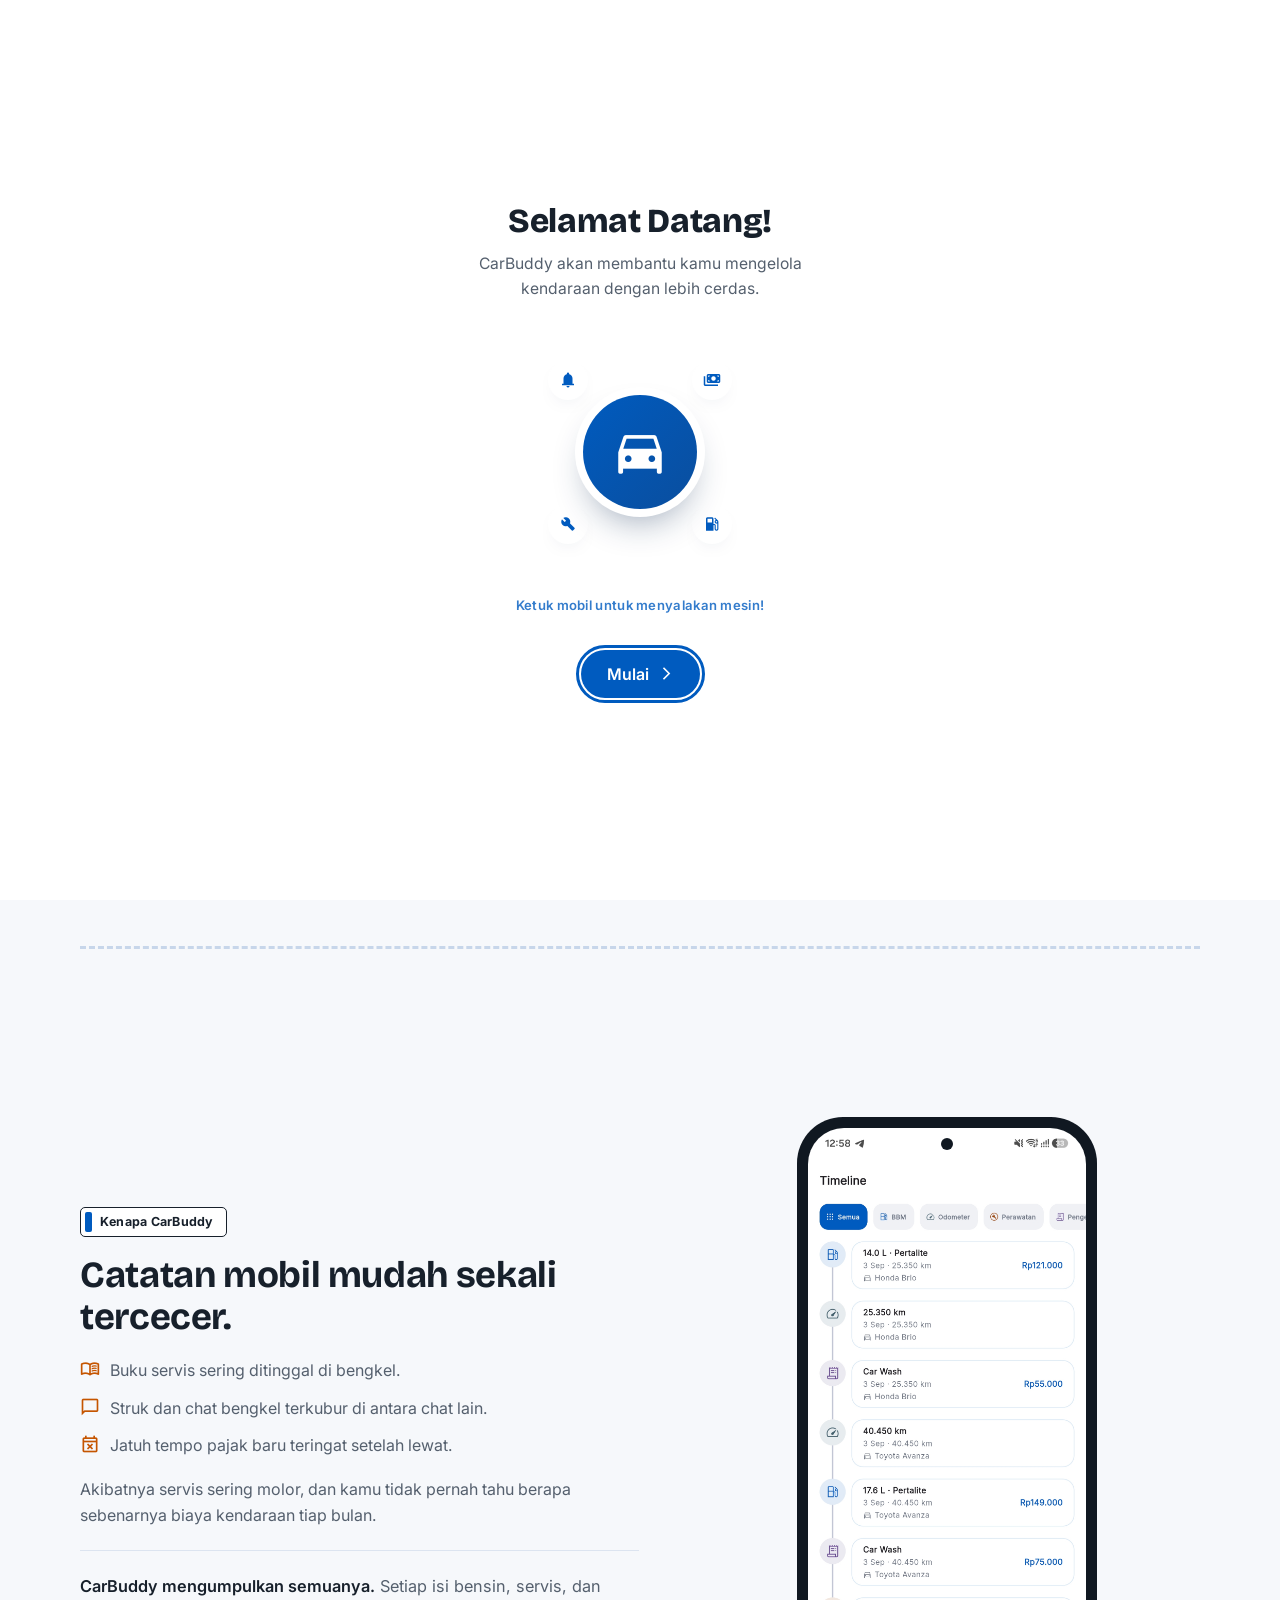
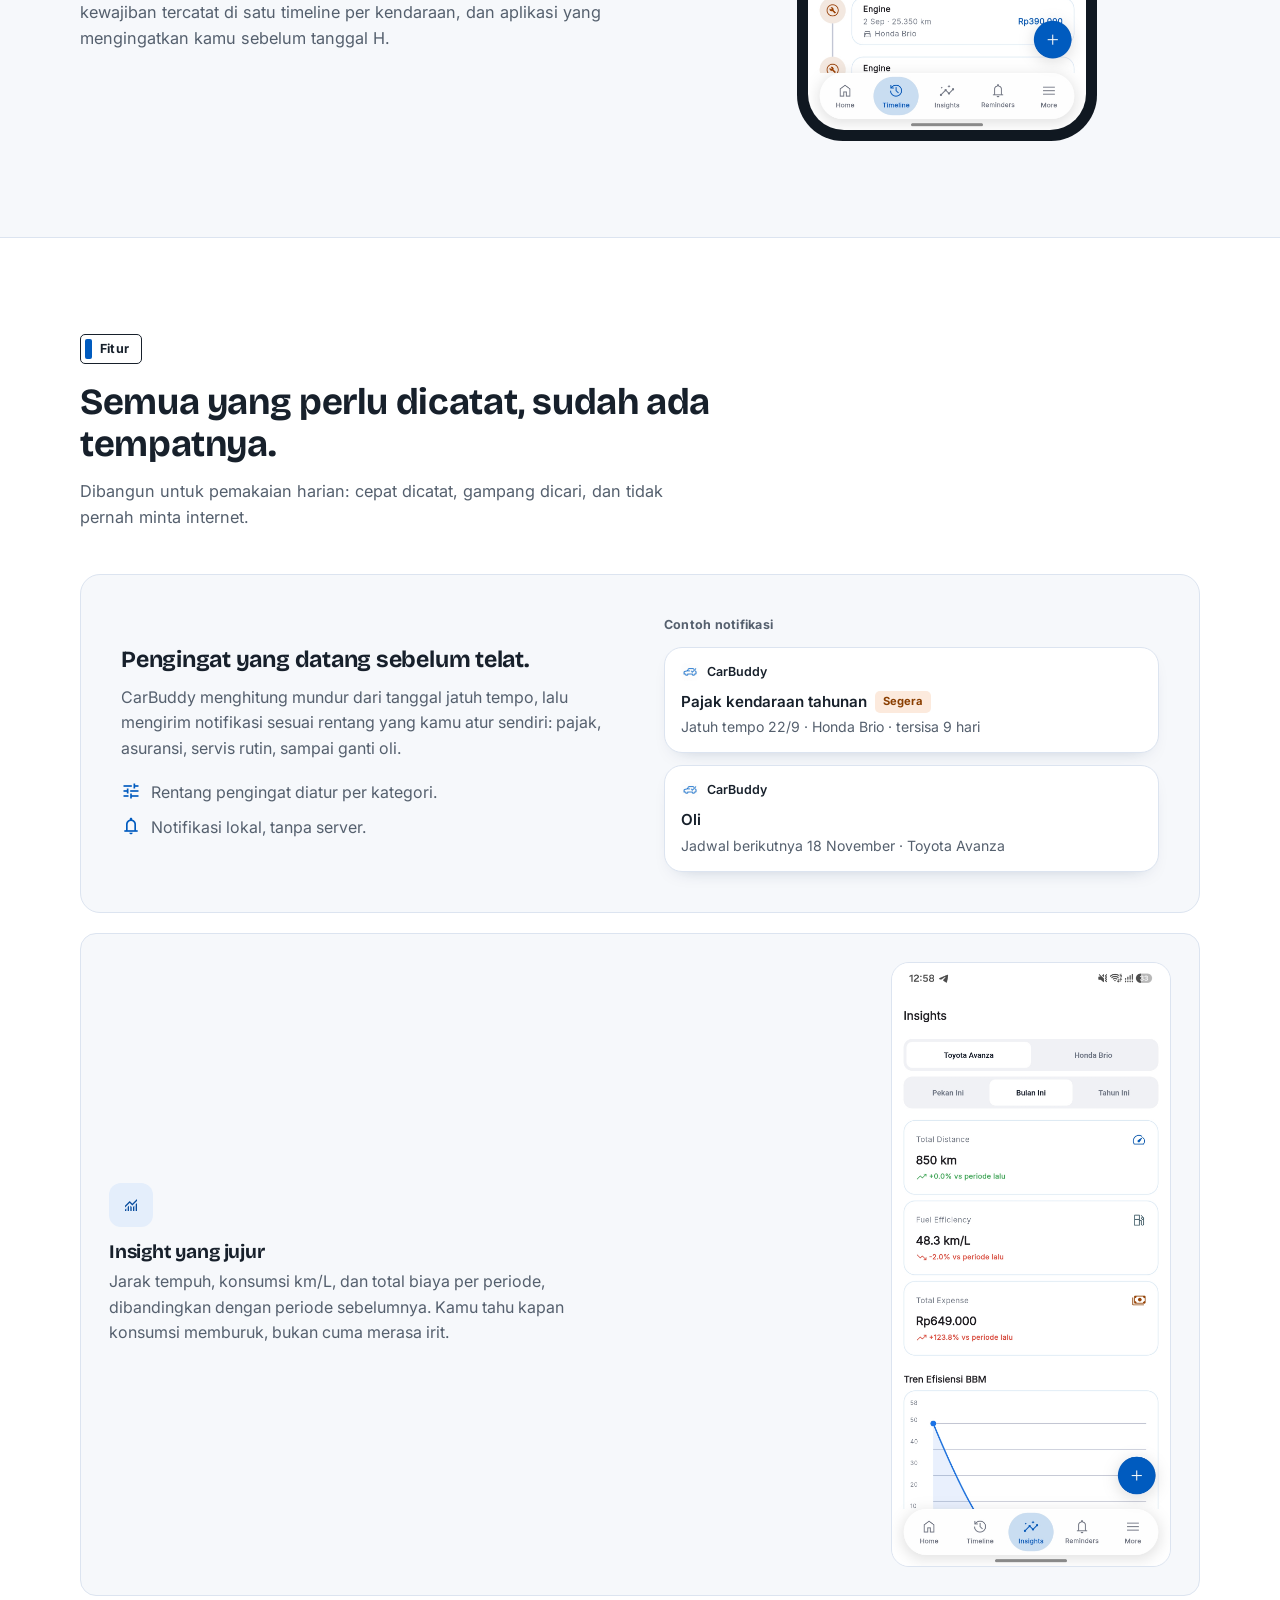
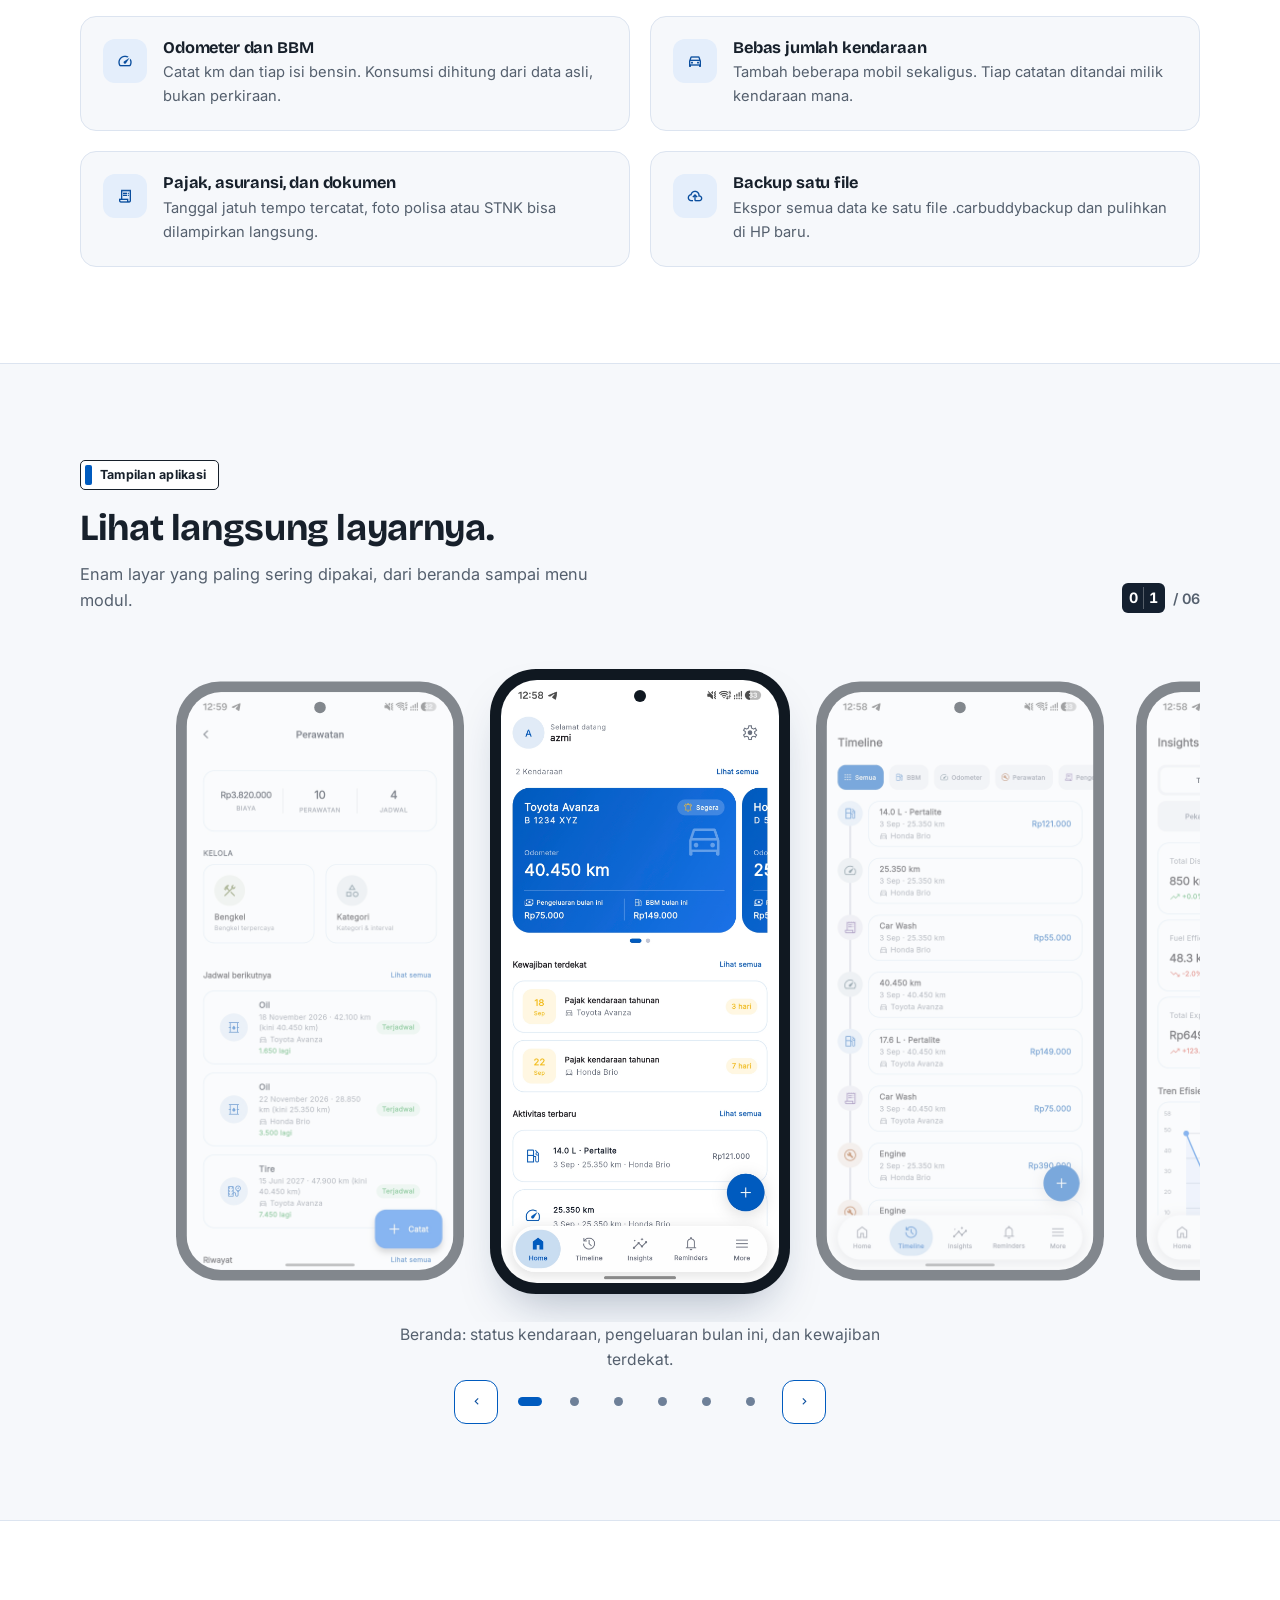
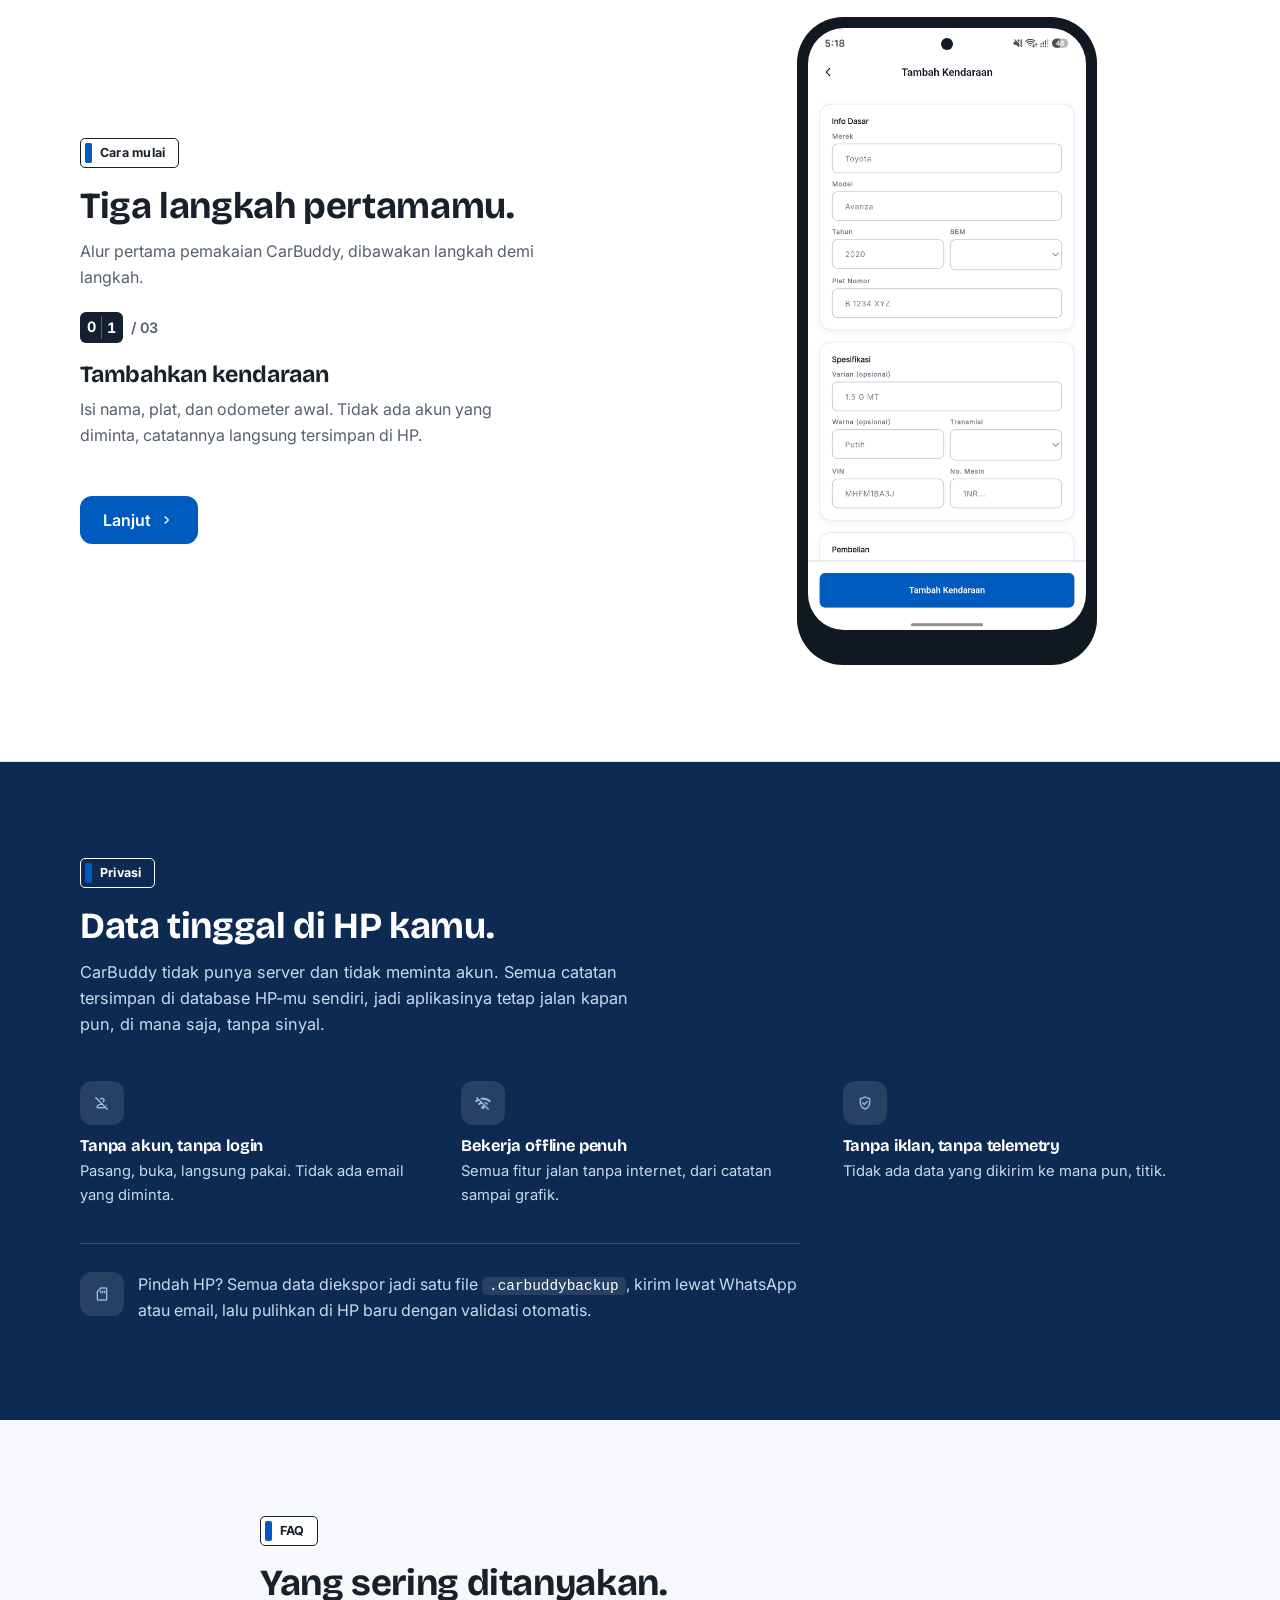
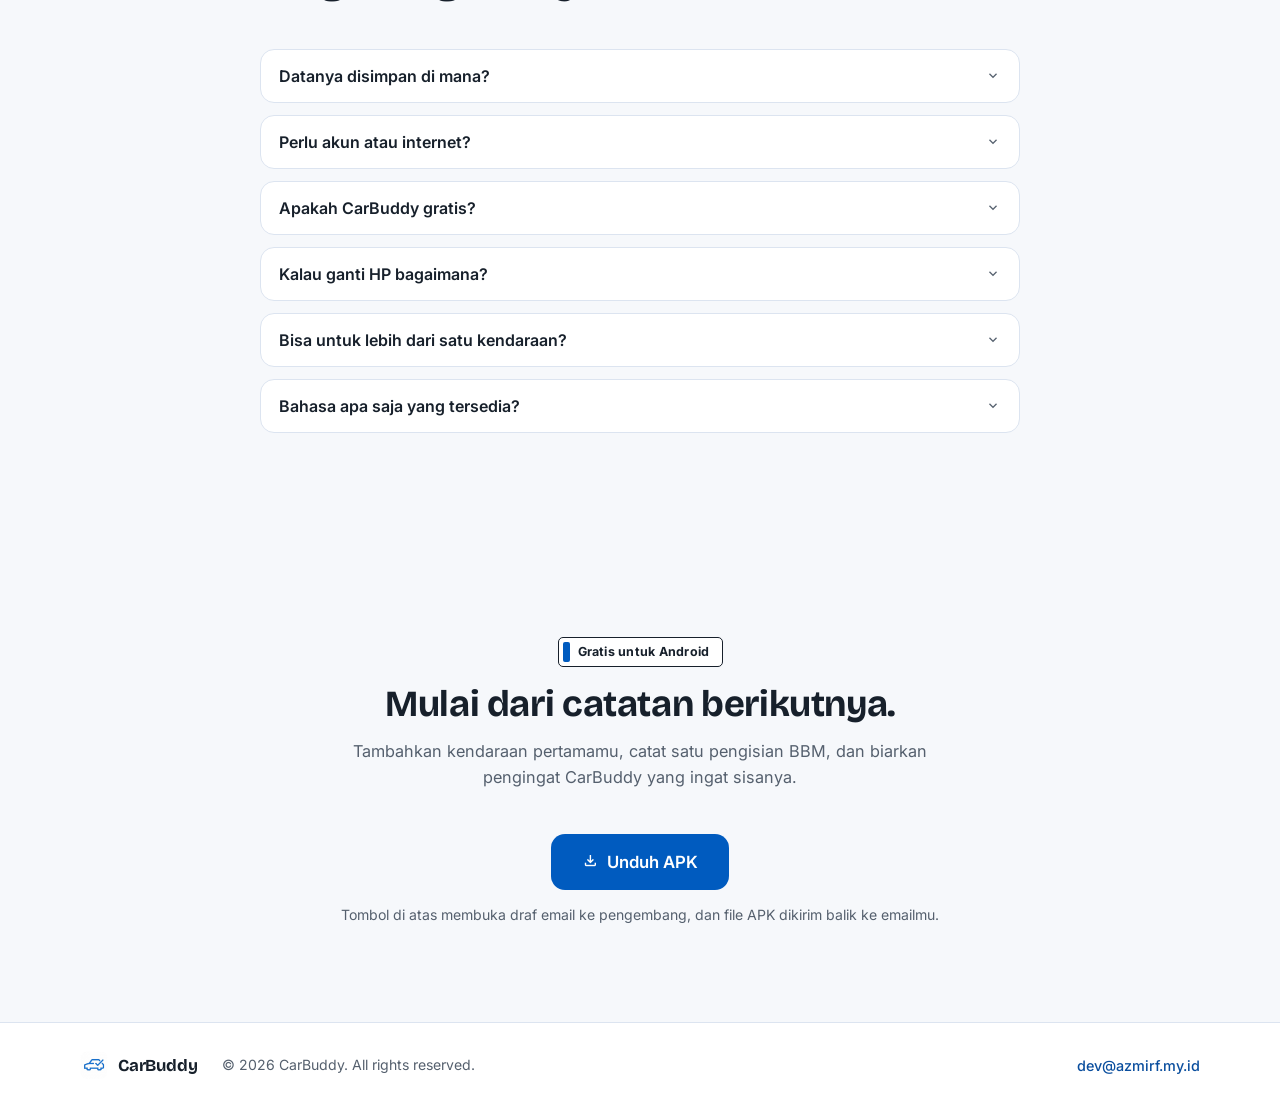
==== commit 816b48d8: "feat: label the reminder mock as a notification example" ====
--- a/index.html
+++ b/index.html
@@ -240,6 +240,7 @@
 
   /* Mock notifikasi Android: menampilkan perilaku yang tak tampak di screenshot statis. */
   .notif-stack { display: grid; gap: 12px; }
+  .notif-label { font-size: 0.78rem; font-weight: 700; letter-spacing: 0.02em; color: var(--ink-2); }
   .notif {
     background: var(--surface); border: 1px solid var(--line); border-radius: 18px;
     padding: 14px 16px; box-shadow: 0 8px 20px -14px rgba(13, 43, 82, 0.35);
@@ -247,7 +248,6 @@
   .notif-head { display: flex; align-items: center; gap: 8px; margin-bottom: 8px; }
   .notif-head img { width: 18px; height: 18px; border-radius: 4px; }
   .notif-app { font-size: 0.78rem; font-weight: 600; color: var(--ink); }
-  .notif-time { font-size: 0.78rem; color: var(--ink-2); margin-left: auto; }
   .notif-title { font-weight: 600; color: var(--ink); font-size: 0.95rem; display: flex; align-items: center; gap: 8px; flex-wrap: wrap; }
   .notif-body { font-size: 0.88rem; margin-top: 2px; }
   .chip-segera {
@@ -708,12 +708,12 @@
             <li><span class="ms" aria-hidden="true">notifications</span>Notifikasi lokal, tanpa server.</li>
           </ul>
         </div>
-        <div class="notif-stack" aria-label="Contoh notifikasi CarBuddy">
+        <div class="notif-stack">
+          <p class="notif-label">Contoh notifikasi</p>
           <div class="notif">
             <div class="notif-head">
               <img src="images/app_icon.png" alt="" width="18" height="18">
               <span class="notif-app">CarBuddy</span>
-              <span class="notif-time">sekarang</span>
             </div>
             <p class="notif-title">Pajak kendaraan tahunan <span class="chip-segera">Segera</span></p>
             <p class="notif-body">Jatuh tempo 22/9 · Honda Brio · tersisa 9 hari</p>
@@ -722,7 +722,6 @@
             <div class="notif-head">
               <img src="images/app_icon.png" alt="" width="18" height="18">
               <span class="notif-app">CarBuddy</span>
-              <span class="notif-time">kemarin</span>
             </div>
             <p class="notif-title">Oli</p>
             <p class="notif-body">Jadwal berikutnya 18 November · Toyota Avanza</p>
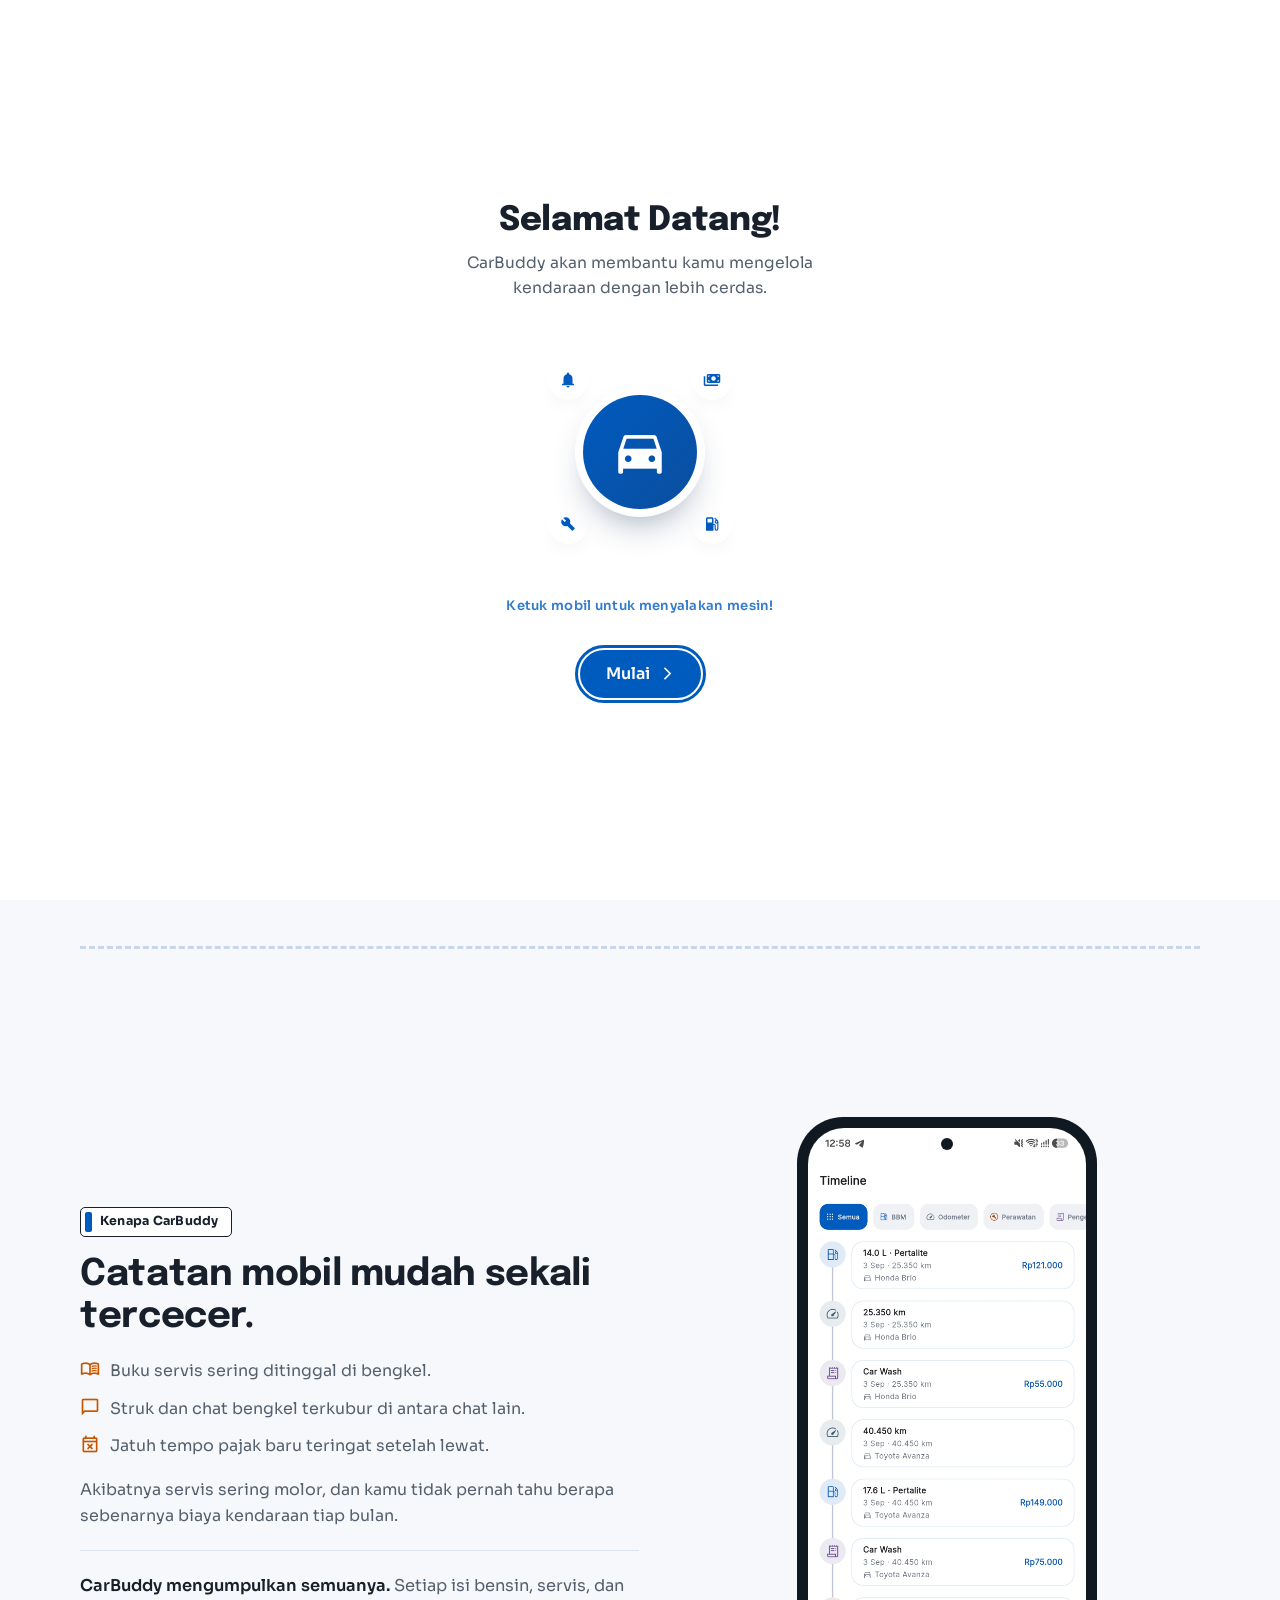
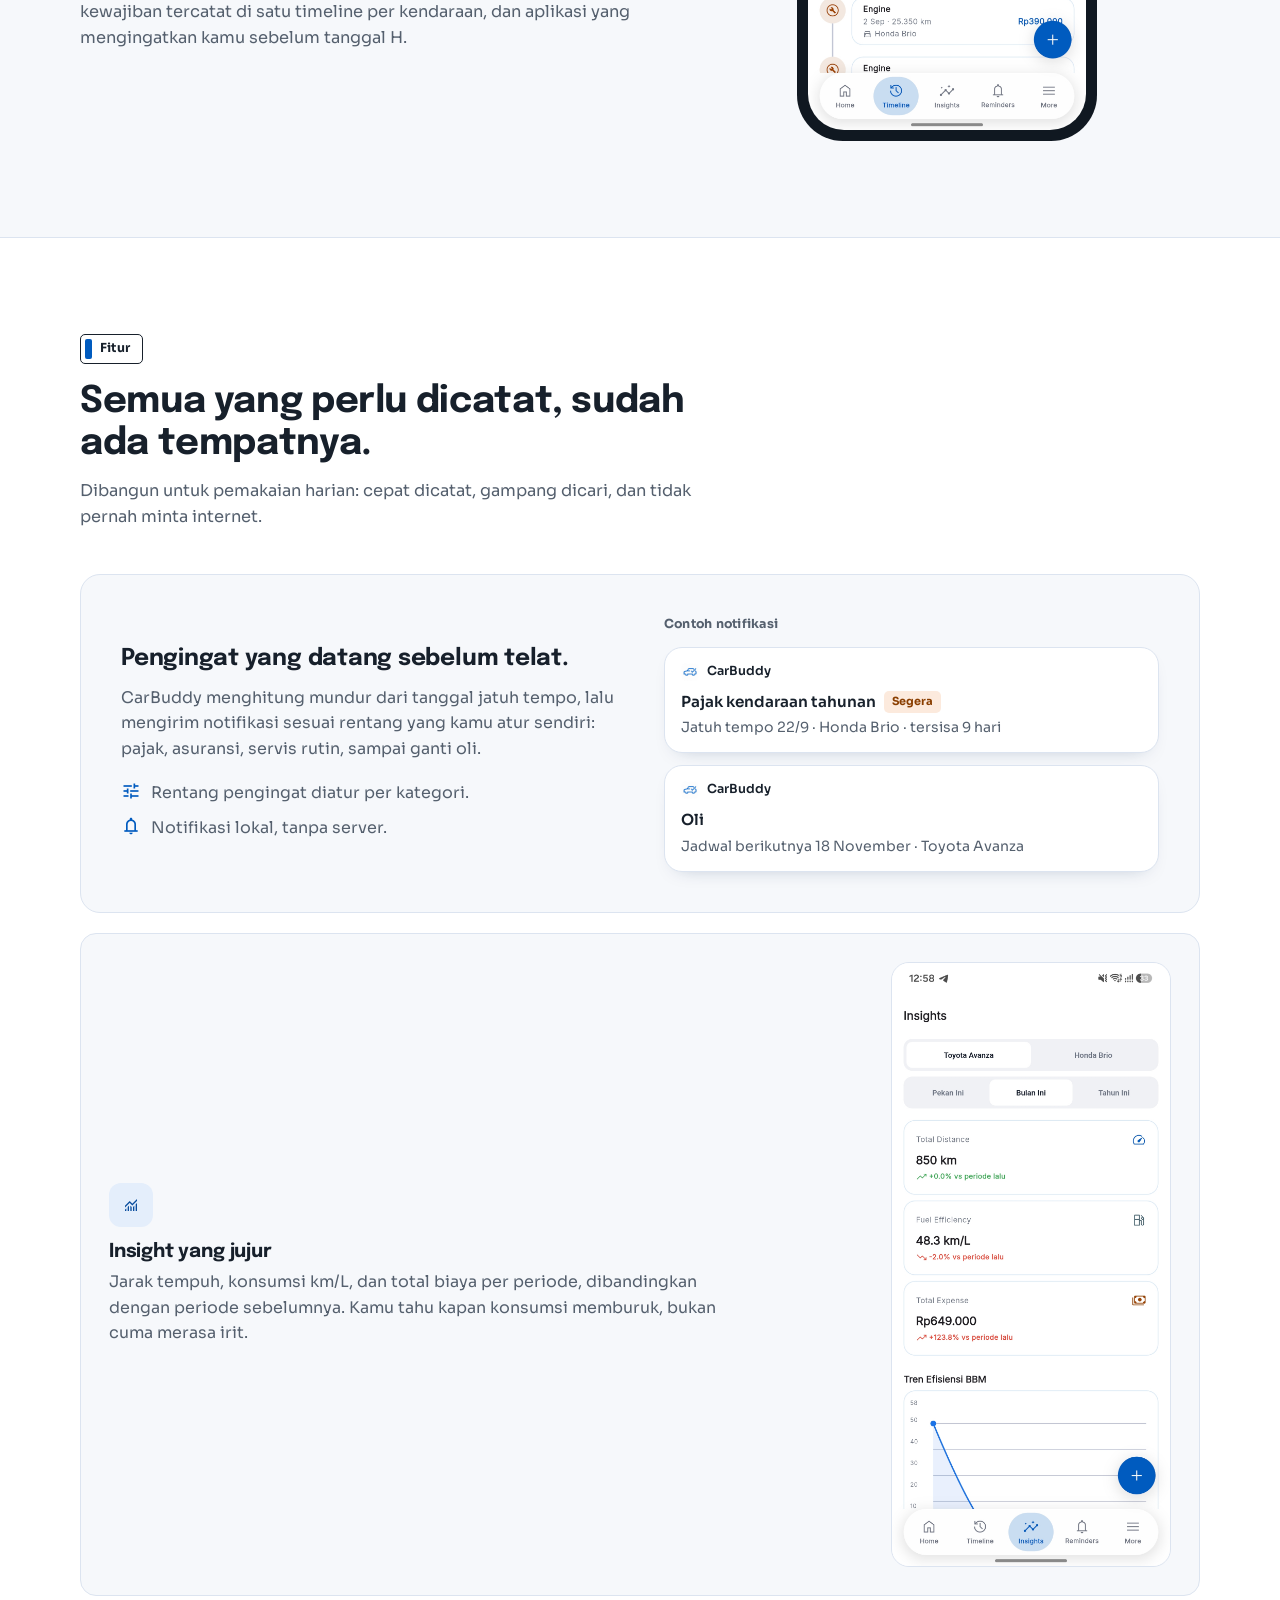
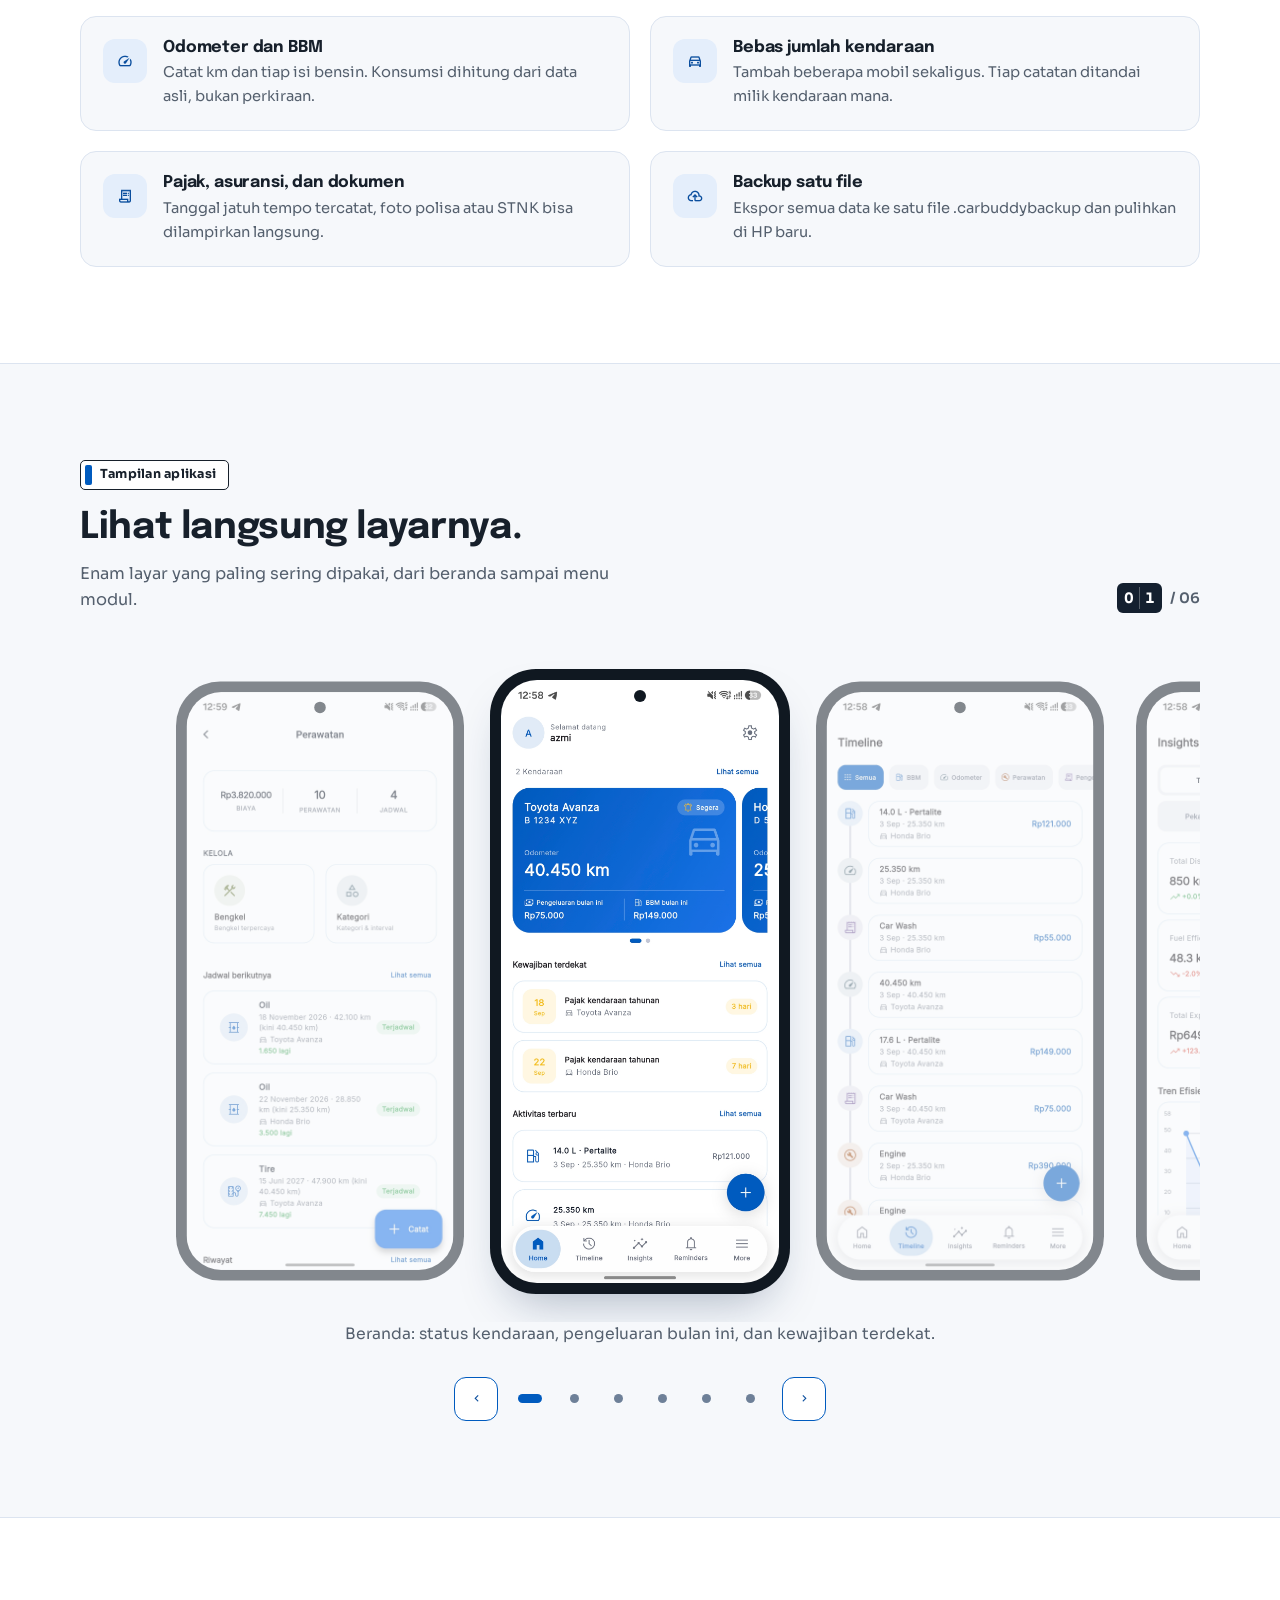
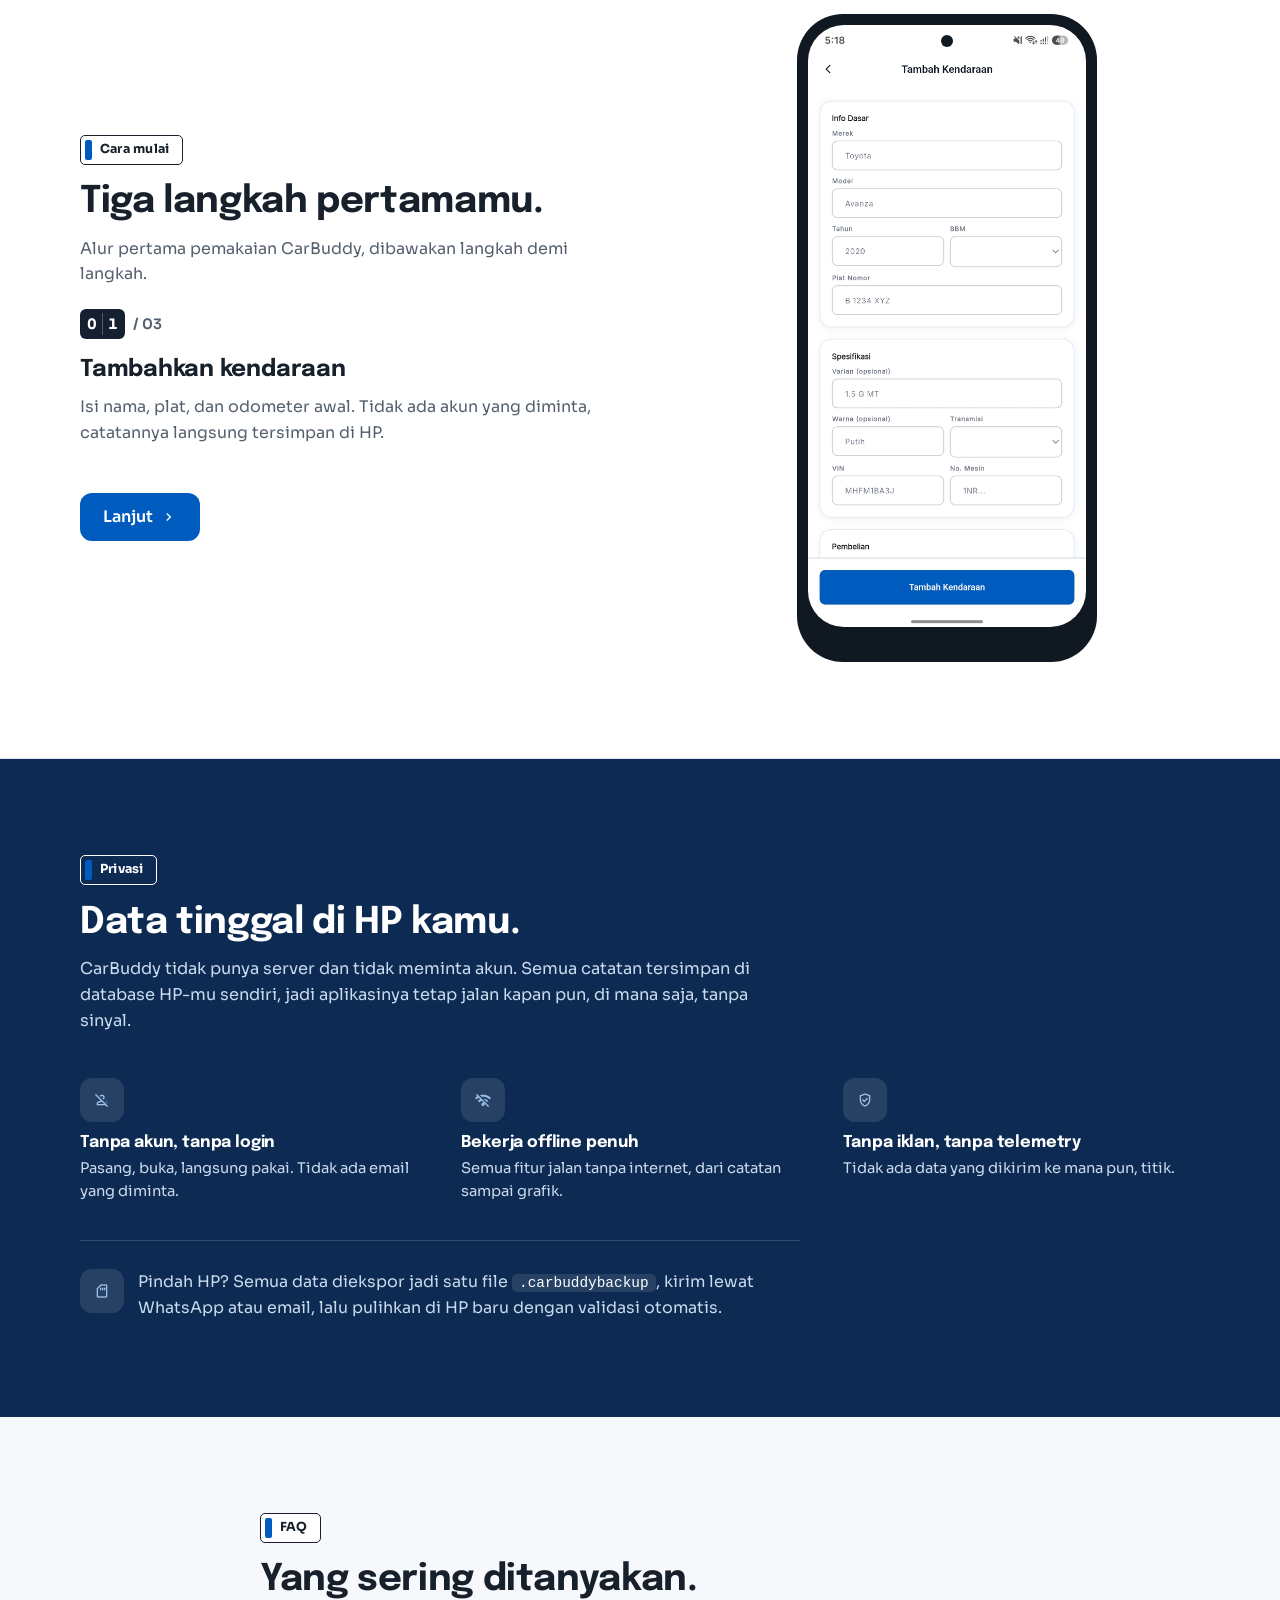
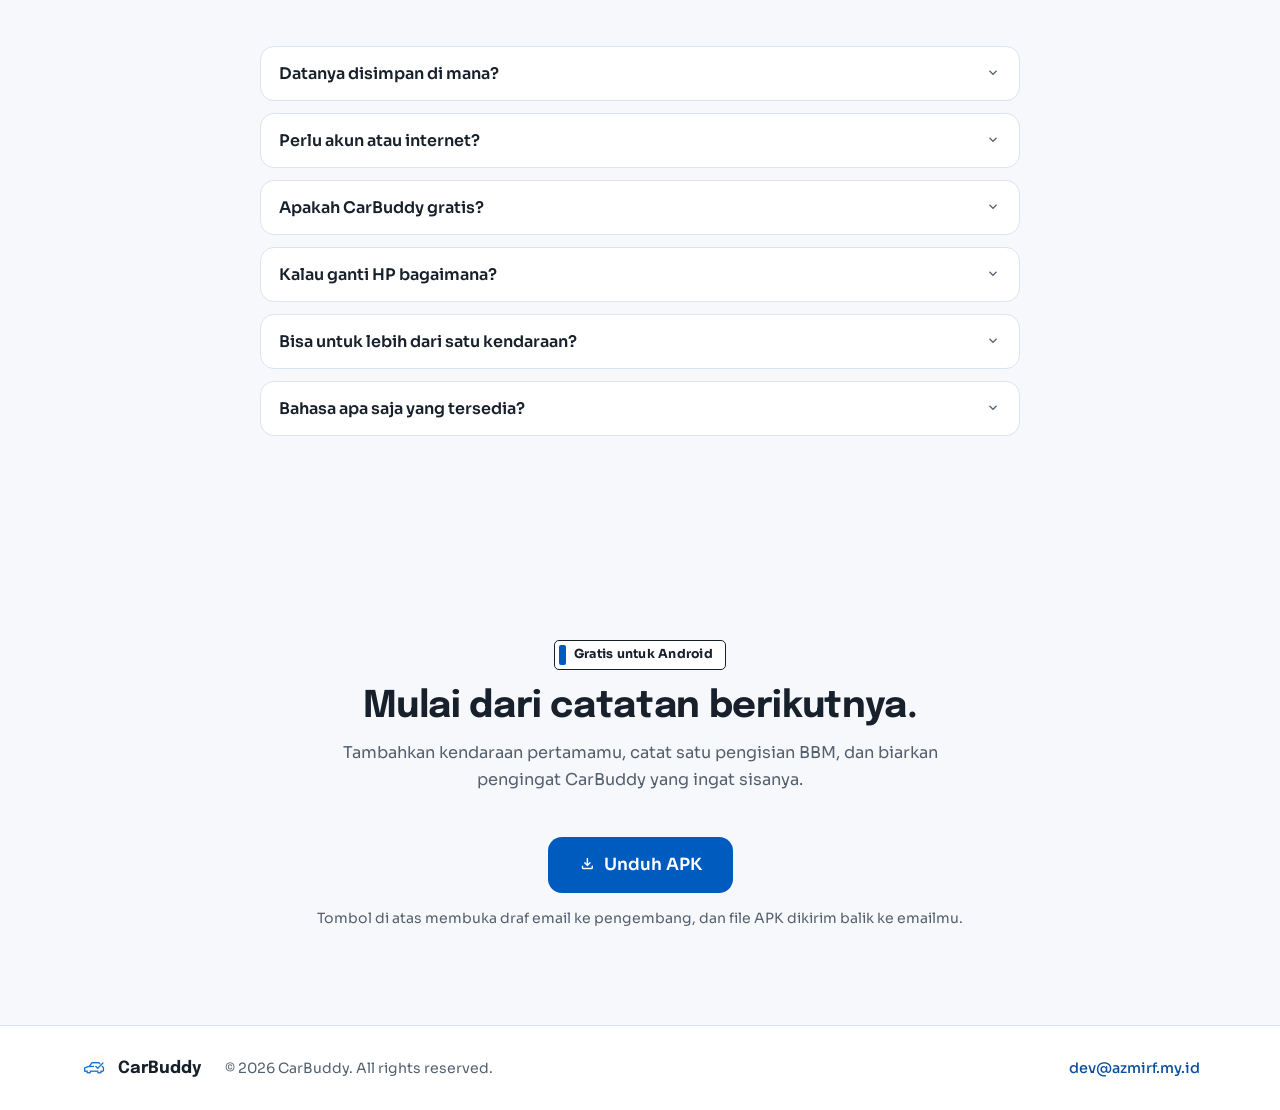
==== commit 4e1838fa: "feat: switch landing type to Epilogue headings and Sora body" ====
--- a/index.html
+++ b/index.html
@@ -4,6 +4,9 @@
   Design read: landing produk untuk pemilik kendaraan pribadi Indonesia,
   bahasa visual "buku servis modern" (terang, rapi, motif plat & odometer).
   Dial: ENERGY 2 / RHYTHM 2 / MOTION 2 (reveal sekali jalan + transisi interaksi, tanpa loop).
+  Tipografi: Sora untuk teks isi (font yang sama dengan app, lib/core/theme/theme.dart),
+  Epilogue untuk judul (h1-h3, brand) karena bobot 800 dan bentuk hurufnya lebih tegas
+  saat dipakai besar.
 -->
 <html lang="id">
 <head>
@@ -20,7 +23,7 @@
 <link rel="icon" type="image/png" href="images/app_icon.png">
 <link rel="preconnect" href="https://fonts.googleapis.com">
 <link rel="preconnect" href="https://fonts.gstatic.com" crossorigin>
-<link href="https://fonts.googleapis.com/css2?family=Bricolage+Grotesque:opsz,wght@12..96,600..800&family=Inter:wght@400;500;600;700&display=swap" rel="stylesheet">
+<link href="https://fonts.googleapis.com/css2?family=Epilogue:wght@400..800&family=Sora:wght@400..800&display=swap" rel="stylesheet">
 <link href="https://fonts.googleapis.com/css2?family=Material+Symbols+Outlined:opsz,wght,FILL,GRAD@24,400,0,0" rel="stylesheet">
 <style>
   /* Palet diambil dari token app (lib/core/theme/tokens.dart): biru #005BBF, aksen #C55500. */
@@ -40,8 +43,8 @@
     --amber: #C55500;
     --amber-text: #8A3E00;
     --amber-tint: #FCEADD;
-    --font-display: "Bricolage Grotesque", "Inter", system-ui, sans-serif;
-    --font-body: "Inter", system-ui, -apple-system, sans-serif;
+    --font-display: "Epilogue", system-ui, sans-serif;
+    --font-body: "Sora", system-ui, -apple-system, sans-serif;
     --slide-w: clamp(240px, 74vw, 300px);
   }
 
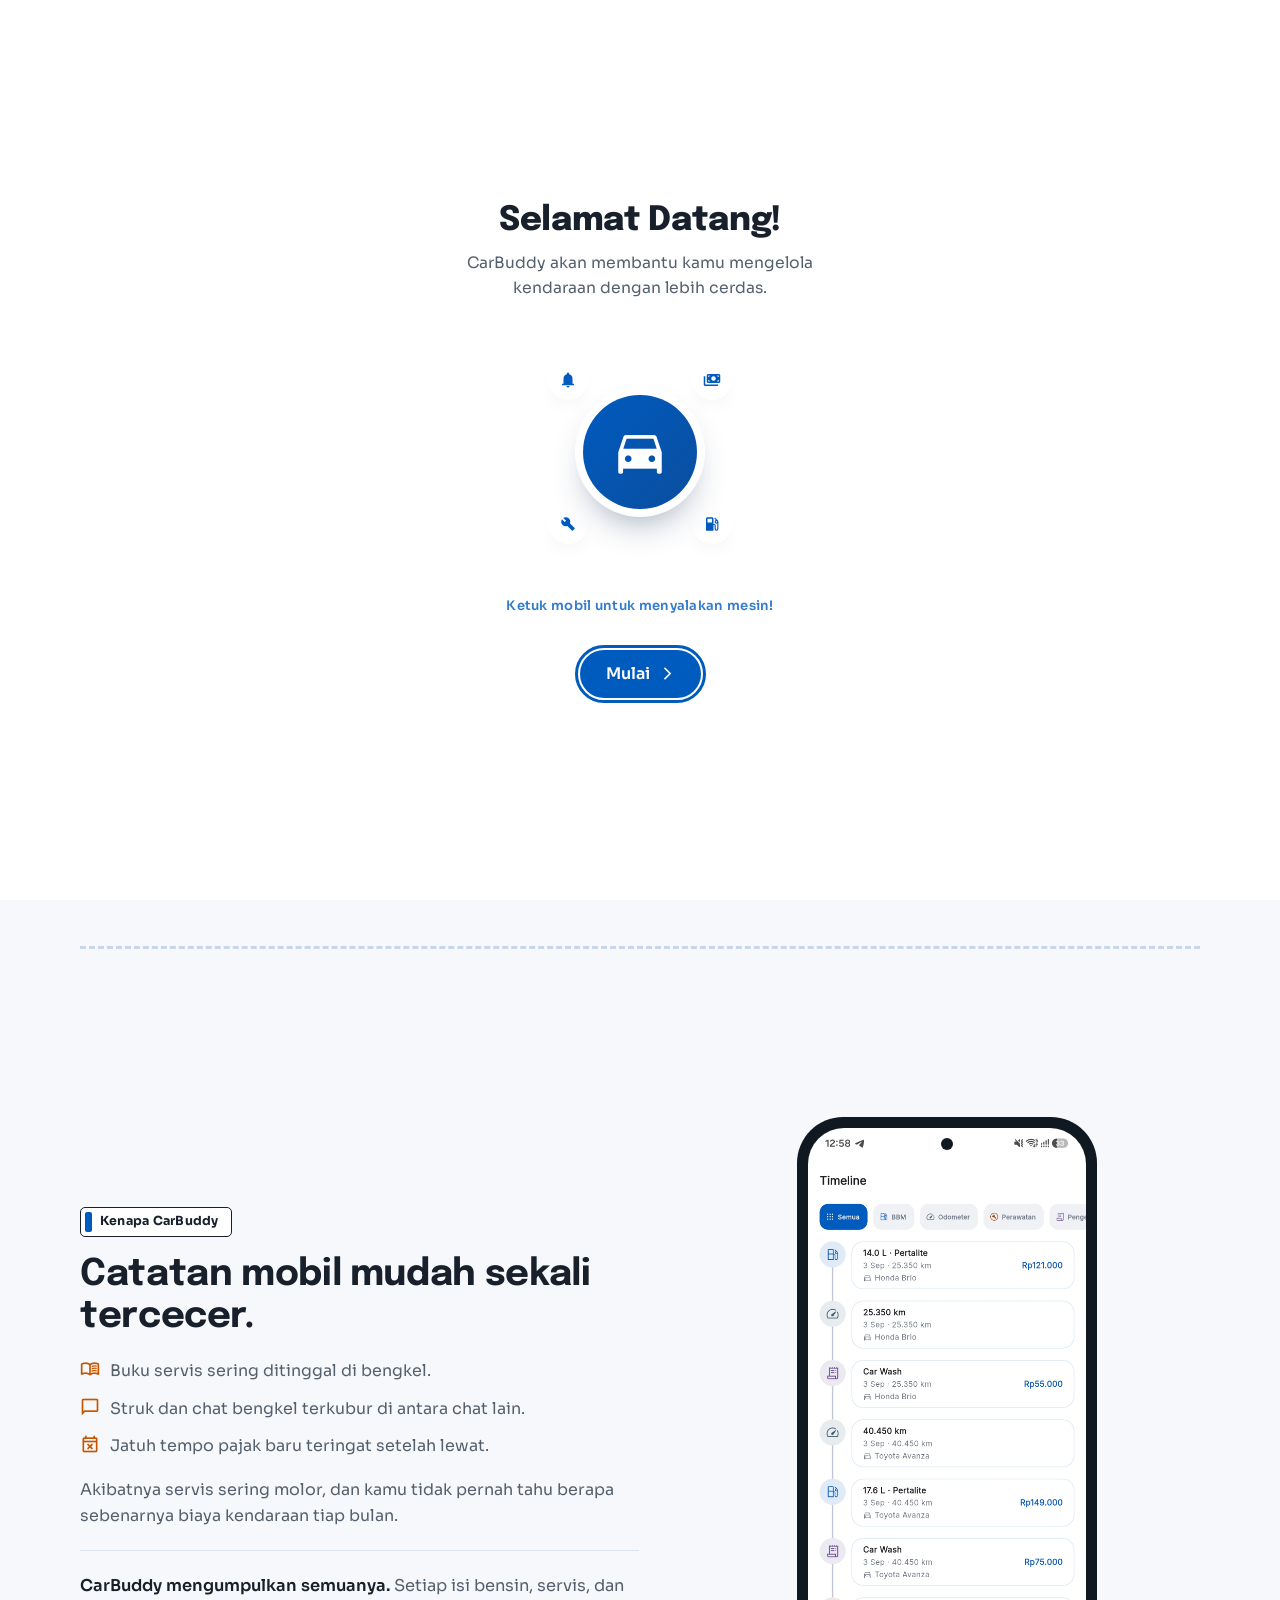
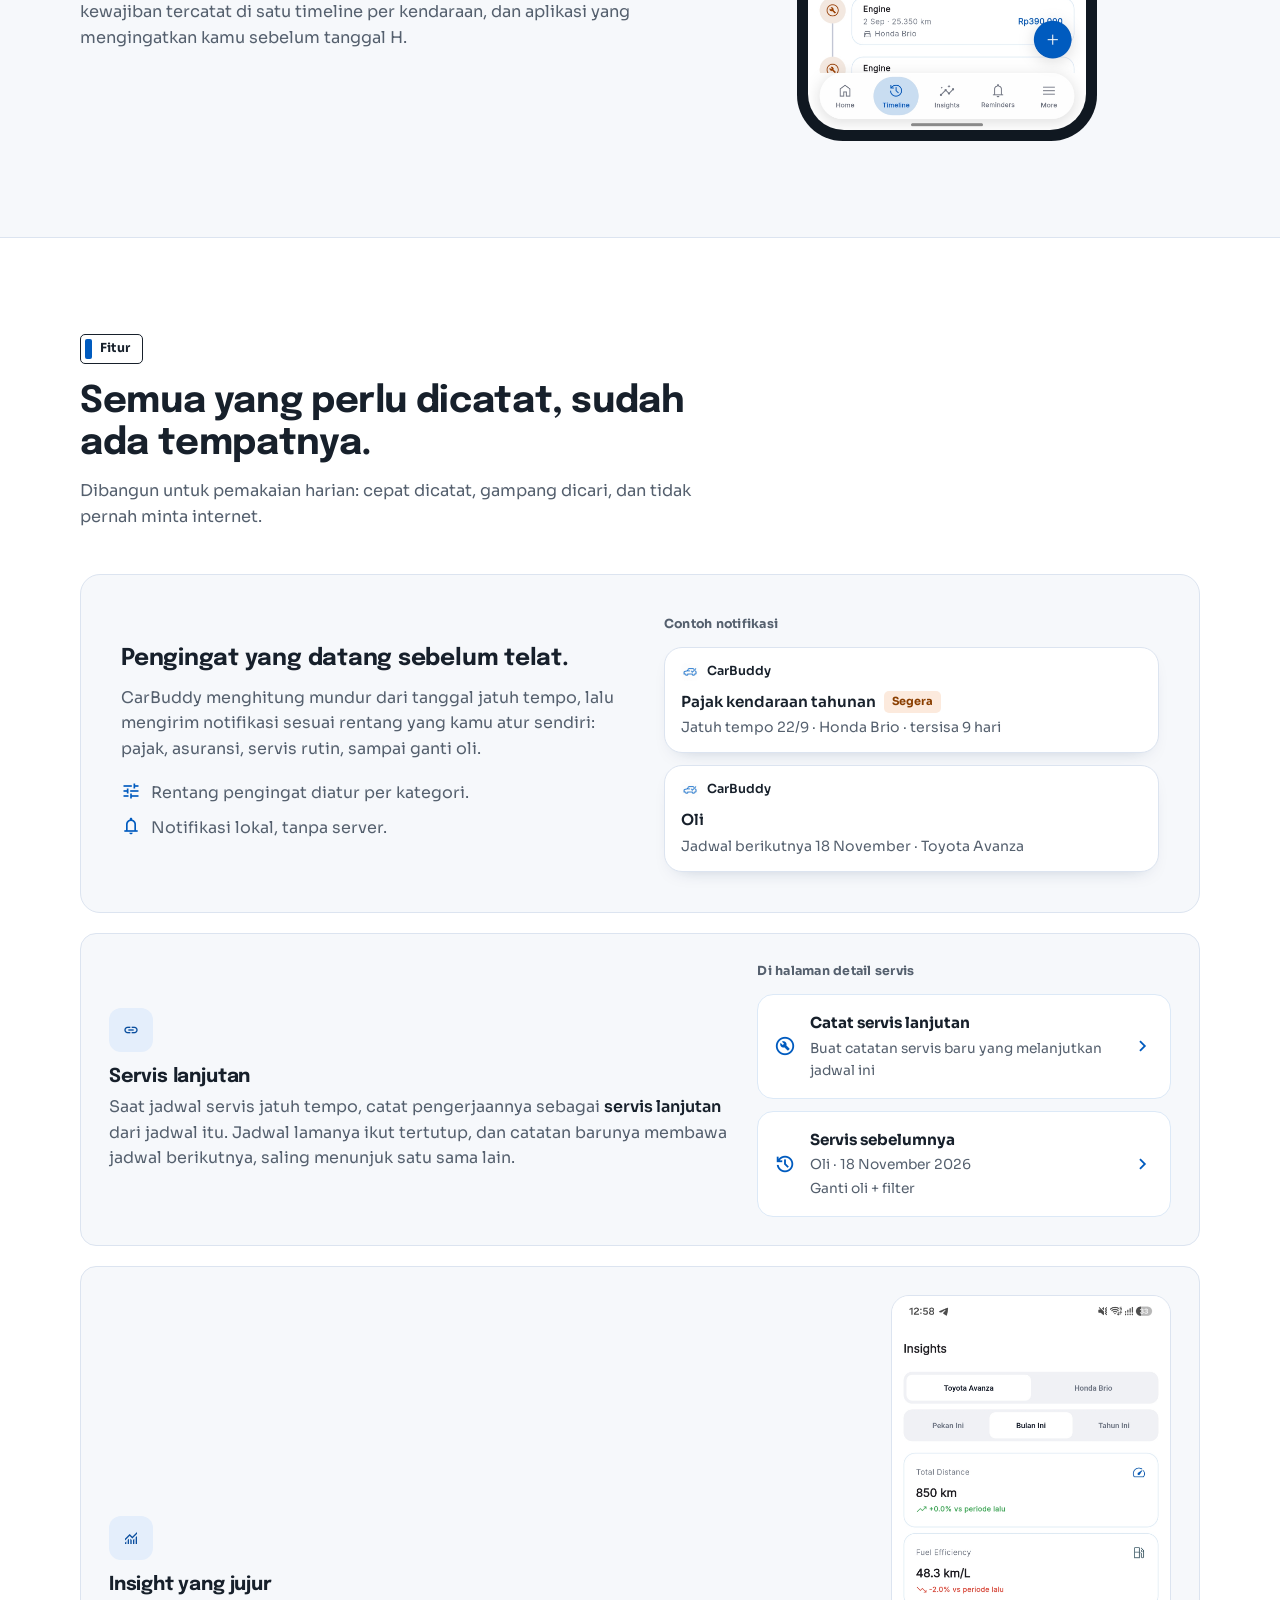
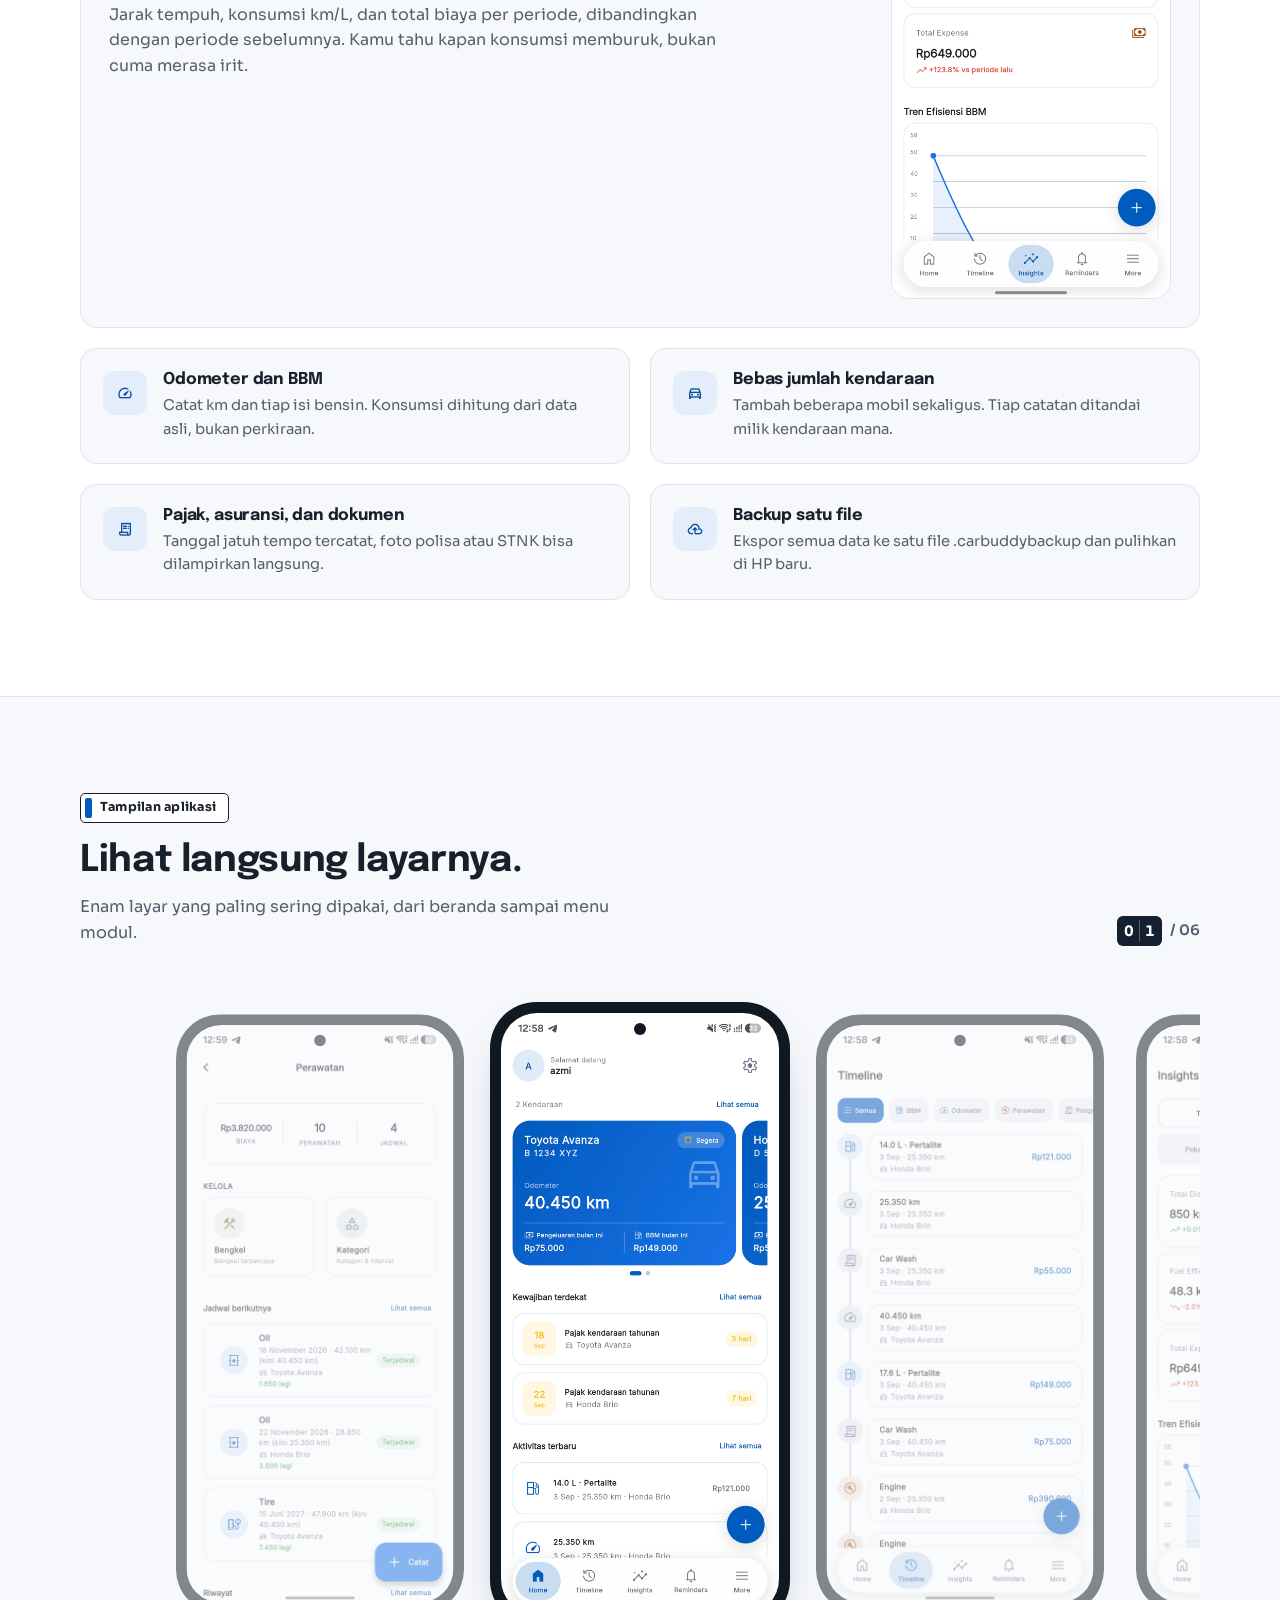
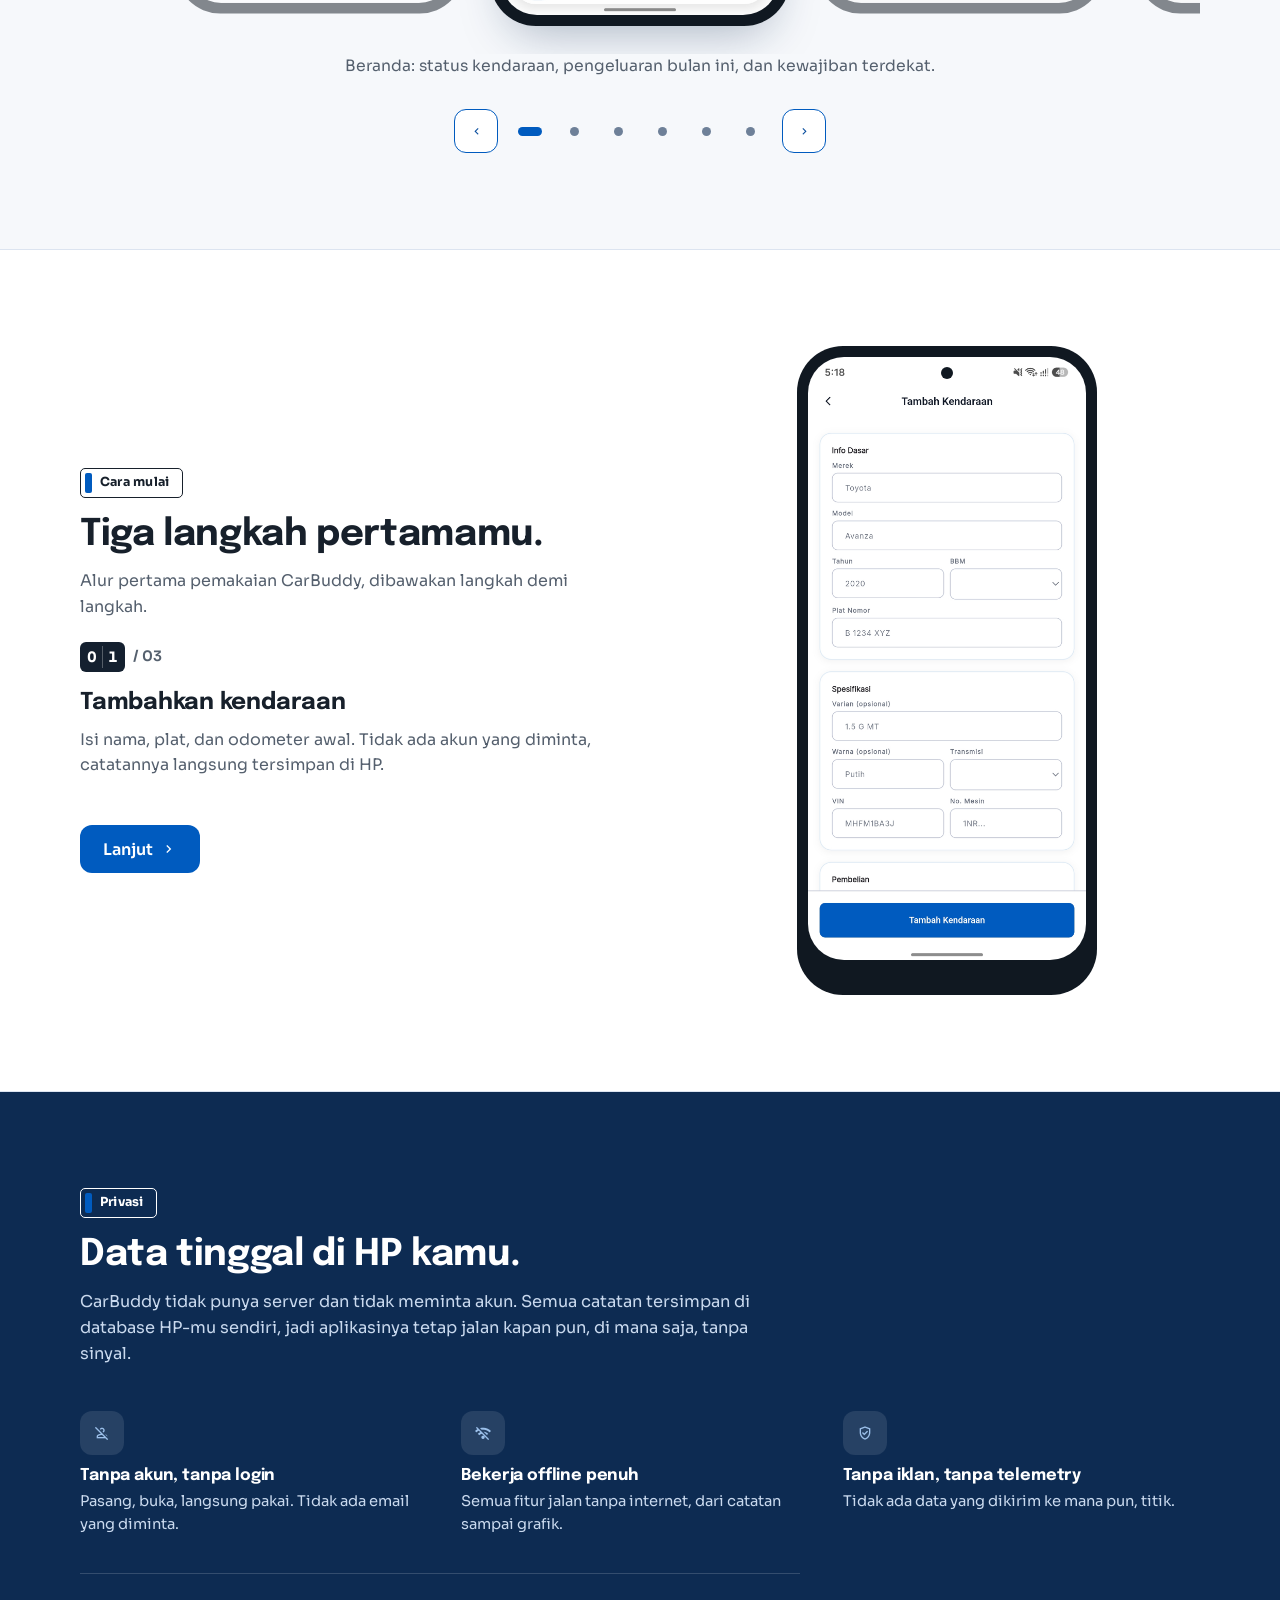
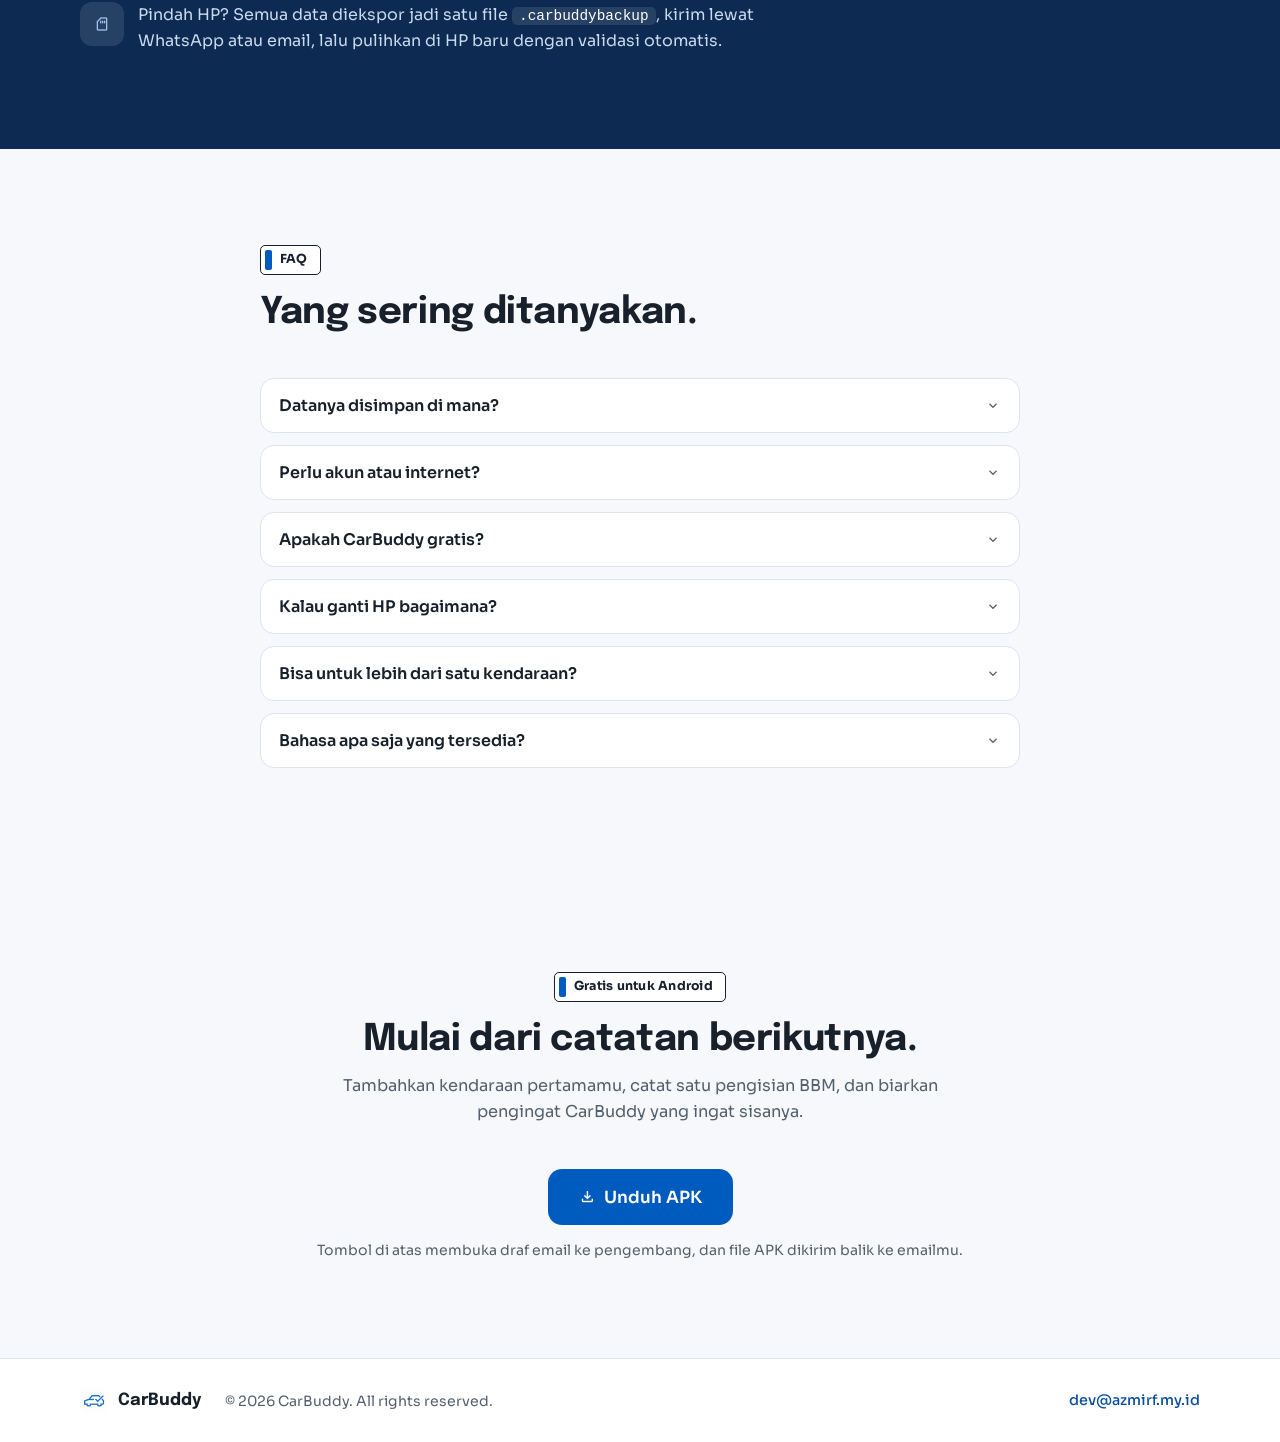
==== commit dca2cc31: "add more screenshots" ====
--- a/index.html
+++ b/index.html
@@ -37,6 +37,8 @@
     --blue-deep: #0A4E9E;
     --blue-hover: #004C9E;
     --blue-tint: #E4EEFB;
+    /* Garis SoftCard di app (AppTokens.cardOutline), lebih lembut dari --line. */
+    --card-line: #DCE9F7;
     --navy: #0D2B52;
     --navy-ink: #C9D9EE;
     --navy-icon: #9CC0EA;
@@ -257,6 +259,24 @@
     background: var(--amber-tint); color: var(--amber-text);
     font-size: 0.7rem; font-weight: 700; padding: 2px 8px; border-radius: 5px;
   }
+
+  /* Mock SoftCard: treatment kartu aplikasi apa adanya (putih, garis biru muda,
+     tanpa bayangan) supaya baris yang dijelaskan di sini terbaca sama dengan
+     yang nanti ditemui di halaman detail servis. */
+  .soft-stack { display: grid; gap: 12px; }
+  .soft-card {
+    display: flex; align-items: center; gap: 14px;
+    background: var(--surface); border: 1px solid var(--card-line); border-radius: 16px;
+    padding: 16px;
+  }
+  .soft-card > .ms { color: var(--blue); font-size: 22px; flex: 0 0 auto; }
+  .soft-card-body { min-width: 0; flex: 1; }
+  .soft-card-title { font-weight: 700; color: var(--ink); font-size: 0.95rem; }
+  .soft-card-sub { font-size: 0.86rem; margin-top: 2px; }
+  /* Deskripsi record induk dipotong satu baris, persis seperti di app: dua servis
+     dibedakan sekilas, dan barisnya tidak ikut menaikkan tinggi kartu. */
+  .soft-card-sub.clip { overflow: hidden; text-overflow: ellipsis; white-space: nowrap; }
+  .soft-card-go { color: var(--ink-2); font-size: 20px; flex: 0 0 auto; }
 
   .feat-rest { display: grid; gap: 20px; margin-top: 20px; }
   @media (min-width: 640px) { .feat-rest { grid-template-columns: 1fr 1fr; } }
@@ -734,6 +754,34 @@
 
       <div class="feat-wide reveal" style="margin-top: 20px;">
         <div>
+          <div class="feat-icon"><span class="ms" aria-hidden="true">link</span></div>
+          <h3>Servis lanjutan</h3>
+          <p>Saat jadwal servis jatuh tempo, catat pengerjaannya sebagai <strong>servis lanjutan</strong> dari jadwal itu. Jadwal lamanya ikut tertutup, dan catatan barunya membawa jadwal berikutnya, saling menunjuk satu sama lain.</p>
+        </div>
+        <div class="soft-stack">
+          <p class="notif-label">Di halaman detail servis</p>
+          <div class="soft-card">
+            <span class="ms" aria-hidden="true">build_circle</span>
+            <div class="soft-card-body">
+              <p class="soft-card-title">Catat servis lanjutan</p>
+              <p class="soft-card-sub">Buat catatan servis baru yang melanjutkan jadwal ini</p>
+            </div>
+            <span class="ms soft-card-go" aria-hidden="true">chevron_right</span>
+          </div>
+          <div class="soft-card">
+            <span class="ms" aria-hidden="true">history</span>
+            <div class="soft-card-body">
+              <p class="soft-card-title">Servis sebelumnya</p>
+              <p class="soft-card-sub">Oli &middot; 18 November 2026</p>
+              <p class="soft-card-sub clip">Ganti oli + filter</p>
+            </div>
+            <span class="ms soft-card-go" aria-hidden="true">chevron_right</span>
+          </div>
+        </div>
+      </div>
+
+      <div class="feat-wide reveal" style="margin-top: 20px;">
+        <div>
           <div class="feat-icon"><span class="ms" aria-hidden="true">monitoring</span></div>
           <h3>Insight yang jujur</h3>
           <p>Jarak tempuh, konsumsi km/L, dan total biaya per periode, dibandingkan dengan periode sebelumnya. Kamu tahu kapan konsumsi memburuk, bukan cuma merasa irit.</p>
@@ -830,8 +878,8 @@
               <p>Isi nama, plat, dan odometer awal. Tidak ada akun yang diminta, catatannya langsung tersimpan di HP.</p>
             </div>
             <div class="wiz-panel">
-              <h3>Catat isi bensin dan servis</h3>
-              <p>Setiap catatan masuk ke timeline kendaraan, lengkap dengan biayanya. Konsumsi dihitung dari data asli, bukan perkiraan.</p>
+              <h3>Catat detail servis</h3>
+              <p>Formulirnya dibawakan tiga langkah: pilih jenis catatannya, isi detail servis dan jadwal berikutnya, lalu rinci biayanya per komponen. Hasilnya masuk ke timeline kendaraan lengkap dengan totalnya.</p>
             </div>
             <div class="wiz-panel">
               <h3>Biarkan pengingat bekerja</h3>
@@ -847,8 +895,9 @@
       </div>
       <div class="wiz-phone reveal">
         <div class="wiz-dots" id="wiz-dots" hidden>
-          <button class="wiz-dot" type="button" aria-label="Contoh catatan BBM" aria-current="true"></button>
-          <button class="wiz-dot" type="button" aria-label="Contoh catatan perawatan" aria-current="false"></button>
+          <button class="wiz-dot" type="button" aria-label="Langkah satu: jenis catatan" aria-current="true"></button>
+          <button class="wiz-dot" type="button" aria-label="Langkah dua: detail servis" aria-current="false"></button>
+          <button class="wiz-dot" type="button" aria-label="Langkah tiga: rincian biaya" aria-current="false"></button>
         </div>
         <div class="wiz-shots">
           <div class="wiz-shot is-on">
@@ -859,11 +908,11 @@
               </div>
             </div>
           </div>
-          <div class="wiz-shot wiz-slider" id="wiz-slider" role="group" aria-label="Contoh catatan langkah dua, geser untuk berpindah" tabindex="0">
+          <div class="wiz-shot wiz-slider" id="wiz-slider" role="group" aria-label="Tiga langkah formulir Catat Perawatan, geser untuk berpindah" tabindex="0">
             <div class="wiz-slide is-active">
               <div class="phone phone-sm">
                 <div class="phone-screen">
-                  <img src="images/tambah-bensin.jpg" alt="Formulir Catat Pengisian BBM di aplikasi CarBuddy: Toyota Avanza, 12 September 2026, Pertalite 10 liter dengan total Rp 100.000" width="1080" height="2340" loading="lazy" decoding="async">
+                  <img src="images/catat-perawatan-1.jpg" alt="Formulir Catat Perawatan langkah 1 dari 3, Jenis: kendaraan Daihatsu Sirion T 1180 GS, pilihan Servis baru atau Servis lanjutan, dan kategori Transmission" width="1080" height="2340" loading="lazy" decoding="async">
                   <span class="punch" aria-hidden="true"></span>
                 </div>
               </div>
@@ -871,7 +920,15 @@
             <div class="wiz-slide">
               <div class="phone phone-sm">
                 <div class="phone-screen">
-                  <img src="images/tambah-perawatan.jpg" alt="Formulir Catat Perawatan di aplikasi CarBuddy: Toyota Avanza, 14 September 2026, odometer 40.450 km, dan kolom deskripsi pekerjaan" width="1080" height="2340" loading="lazy" decoding="async">
+                  <img src="images/catat-perawatan-2.jpg" alt="Formulir Catat Perawatan langkah 2 dari 3, Detail servis: 16 September 2026, odometer 48.384 km, deskripsi Penggantian oli transmisi, bengkel Daihatsu Purwakarta, dan jadwal berikutnya yang terisi otomatis dari kategori" width="1080" height="2340" loading="lazy" decoding="async">
+                  <span class="punch" aria-hidden="true"></span>
+                </div>
+              </div>
+            </div>
+            <div class="wiz-slide">
+              <div class="phone phone-sm">
+                <div class="phone-screen">
+                  <img src="images/catat-perawatan-3.jpg" alt="Formulir Catat Perawatan langkah 3 dari 3, Biaya: rincian Oli transmisi Rp 600.000 dan Jasa service Rp 50.000, lampiran struk, dengan total Rp 650.000 di footer" width="1080" height="2340" loading="lazy" decoding="async">
                   <span class="punch" aria-hidden="true"></span>
                 </div>
               </div>
@@ -1355,7 +1412,7 @@
 wizPrev.addEventListener('click', () => wizGo(wizI - 1));
 wizNext.addEventListener('click', () => wizGo(wizI + 1));
 
-// Slider langkah dua: dua contoh catatan digeser mendatar, titik penanda mengikuti posisi.
+// Slider langkah dua: tiga langkah formulir digeser mendatar, titik penanda mengikuti posisi.
 // Indeks dihitung dari geometri slide, bukan scrollLeft/clientWidth, karena track memakai padding
 // pengintip: tetangga di tepi harus terlihat supaya jelas masih ada gambar lain.
 function wizSlideCenter(el) {
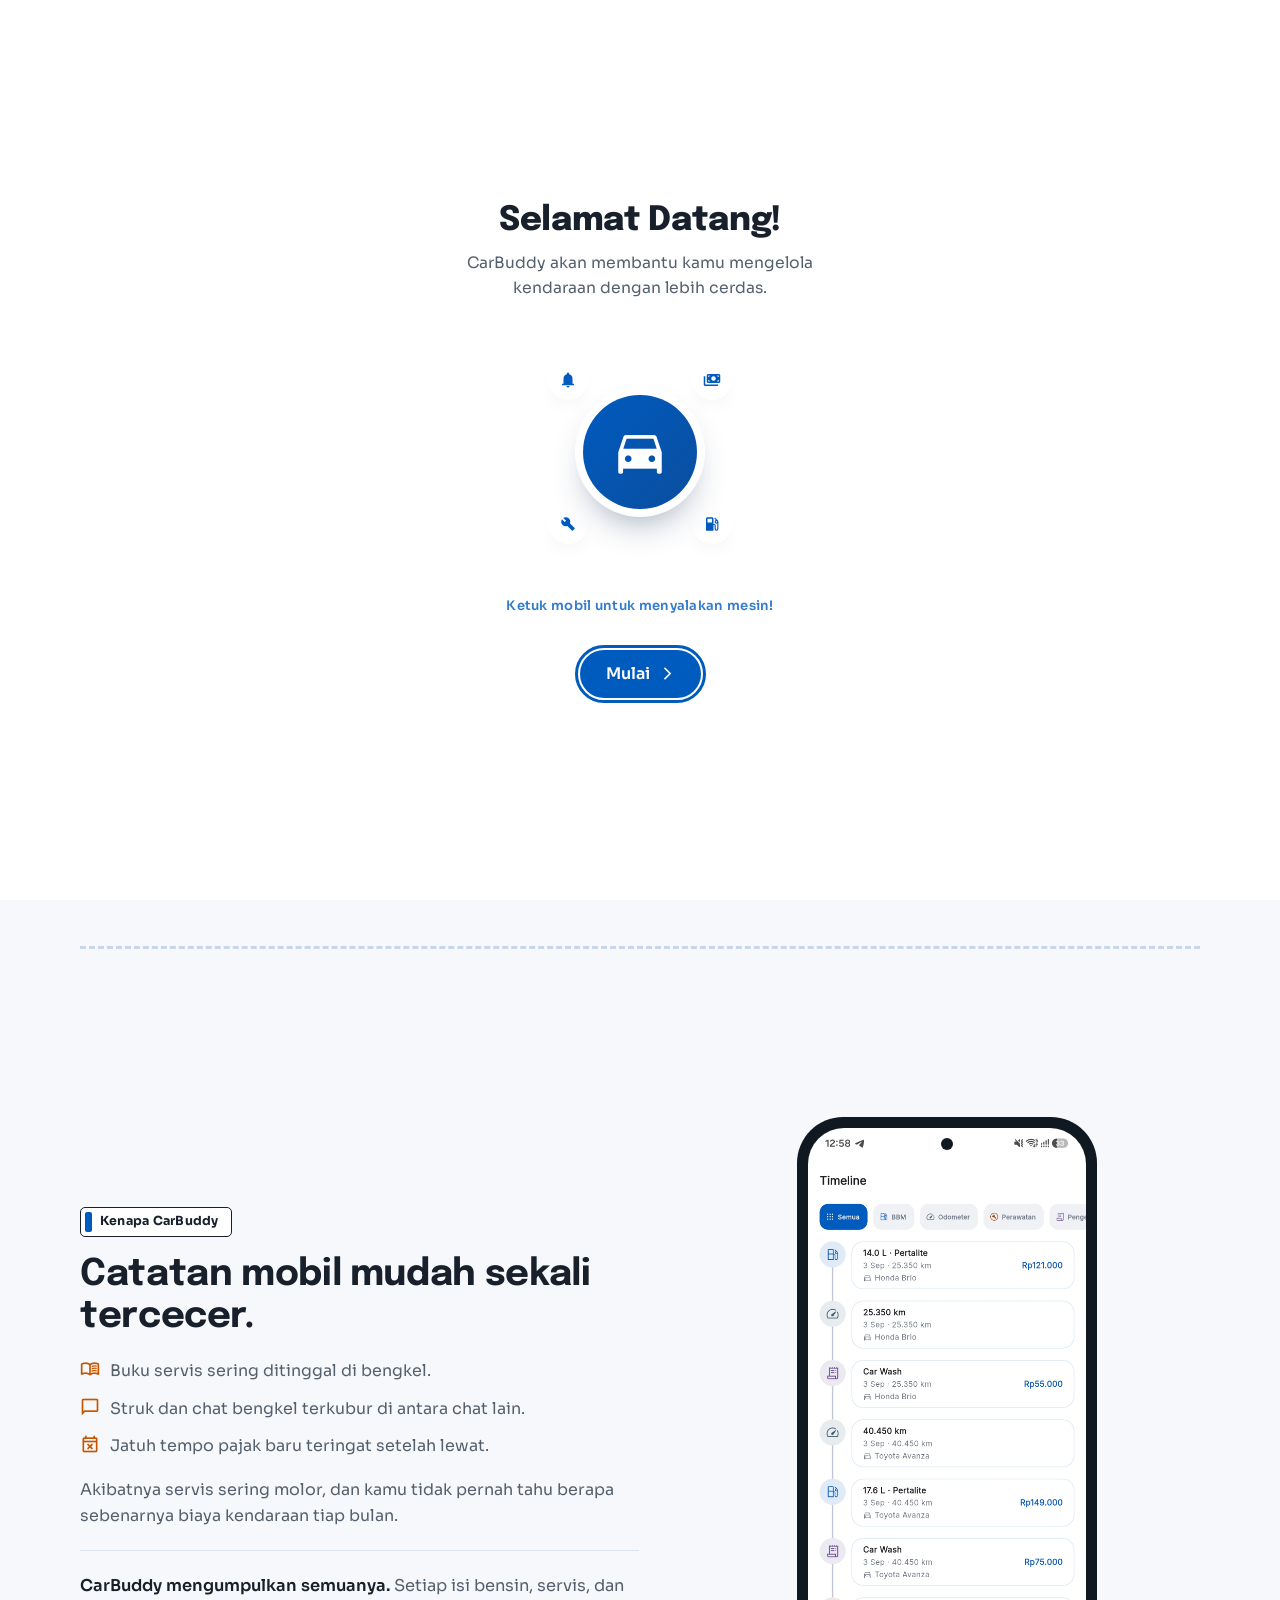
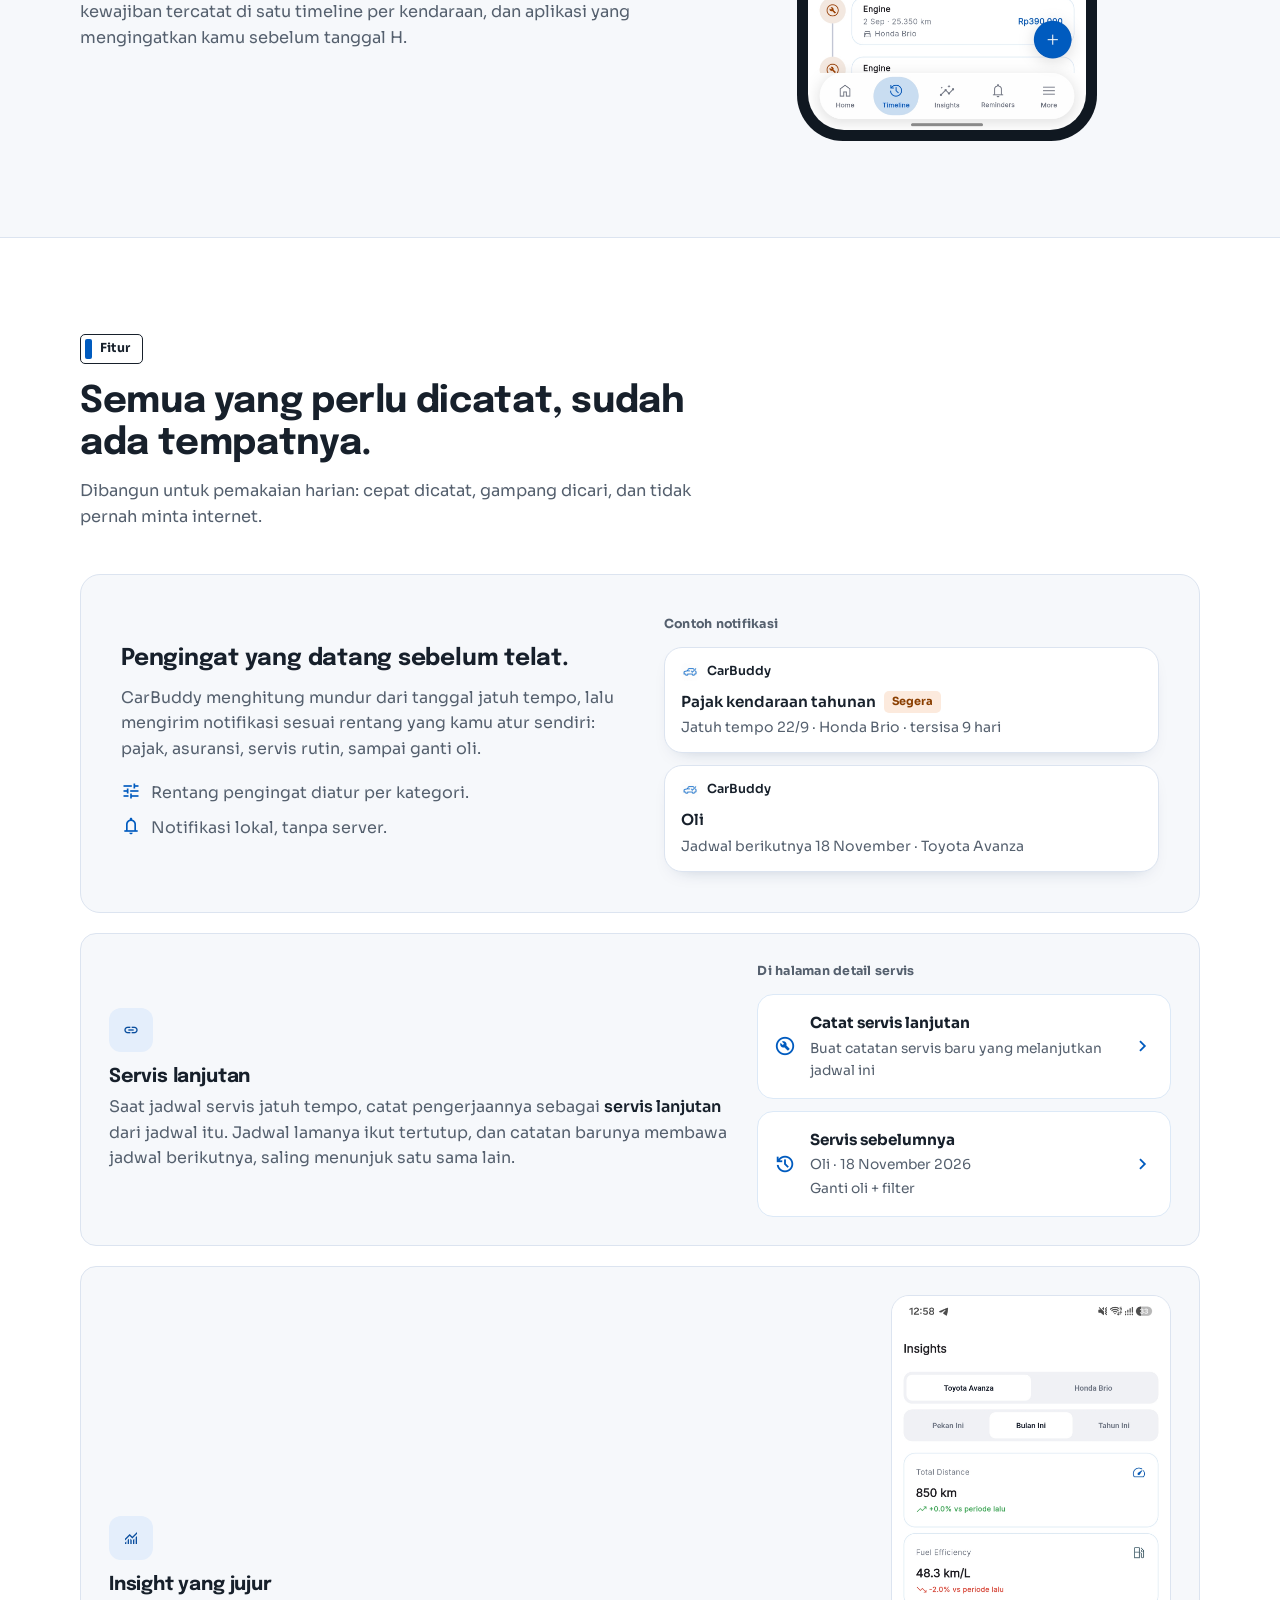
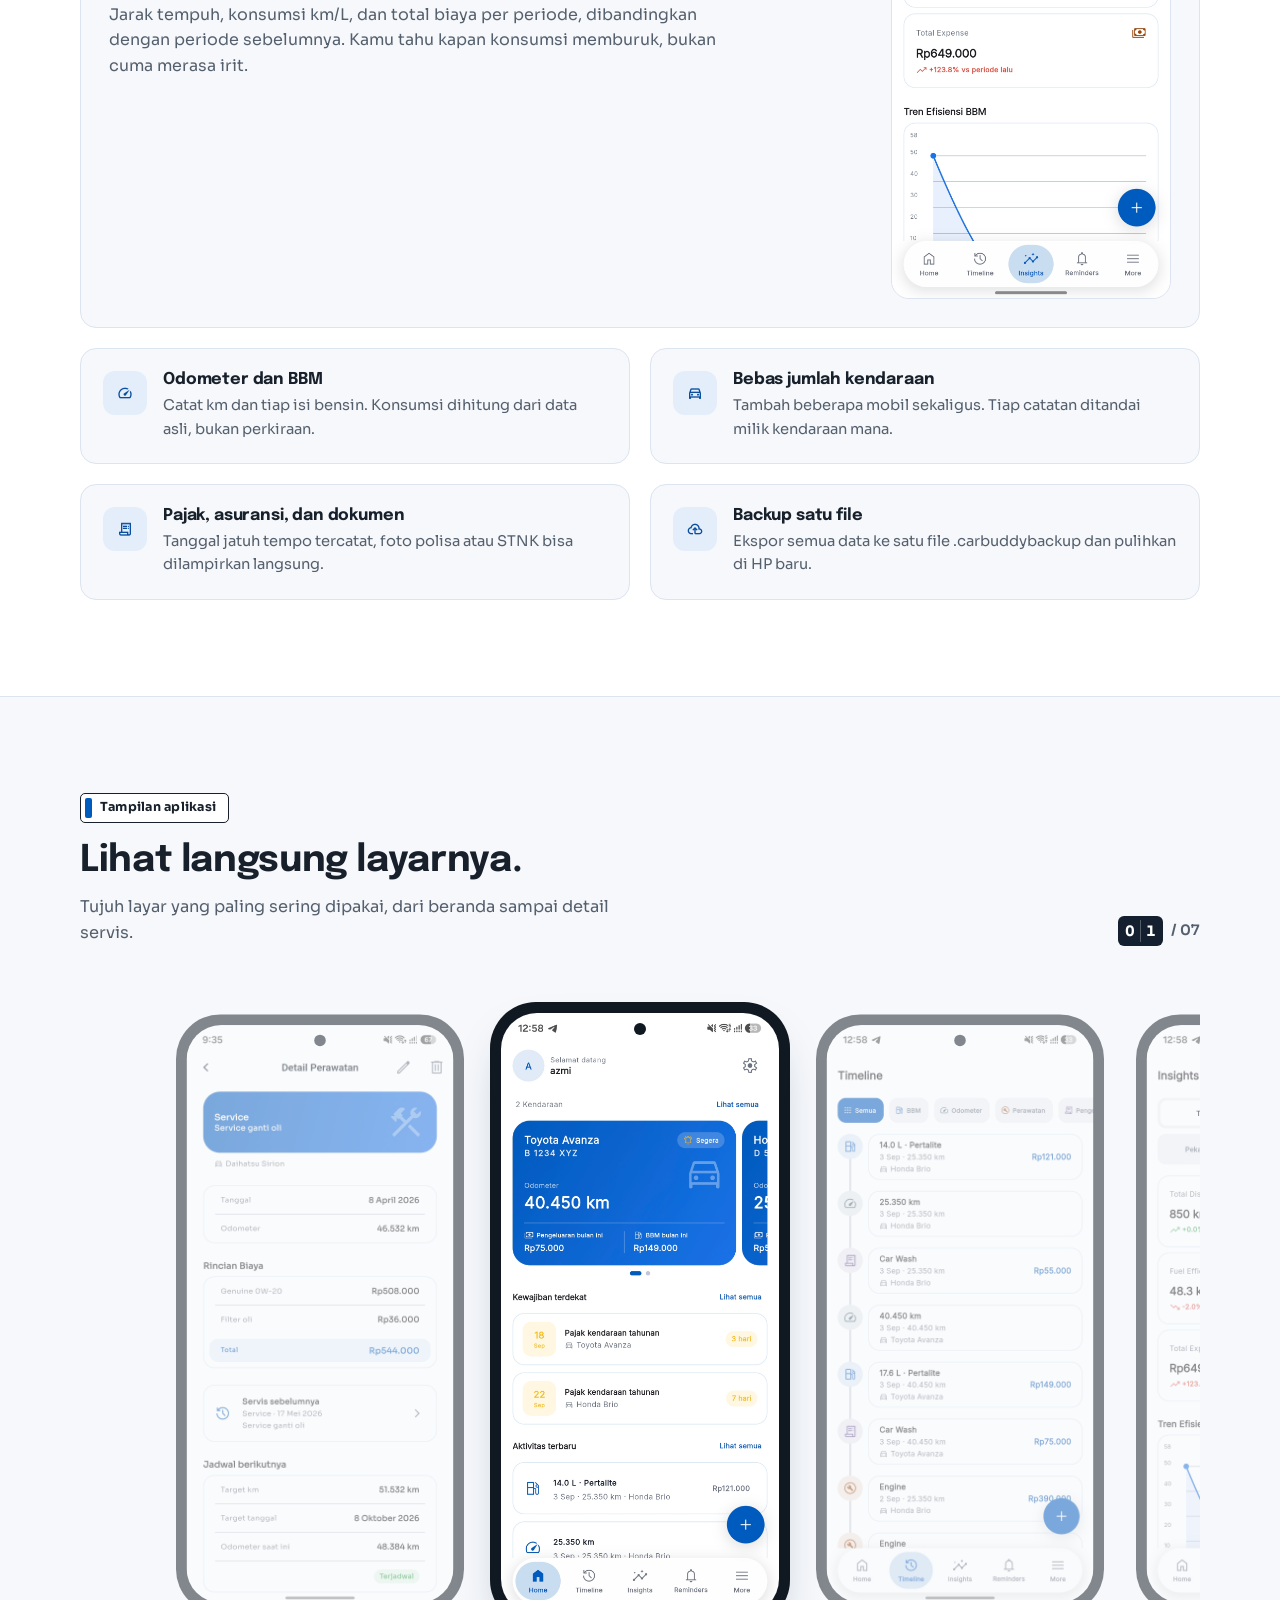
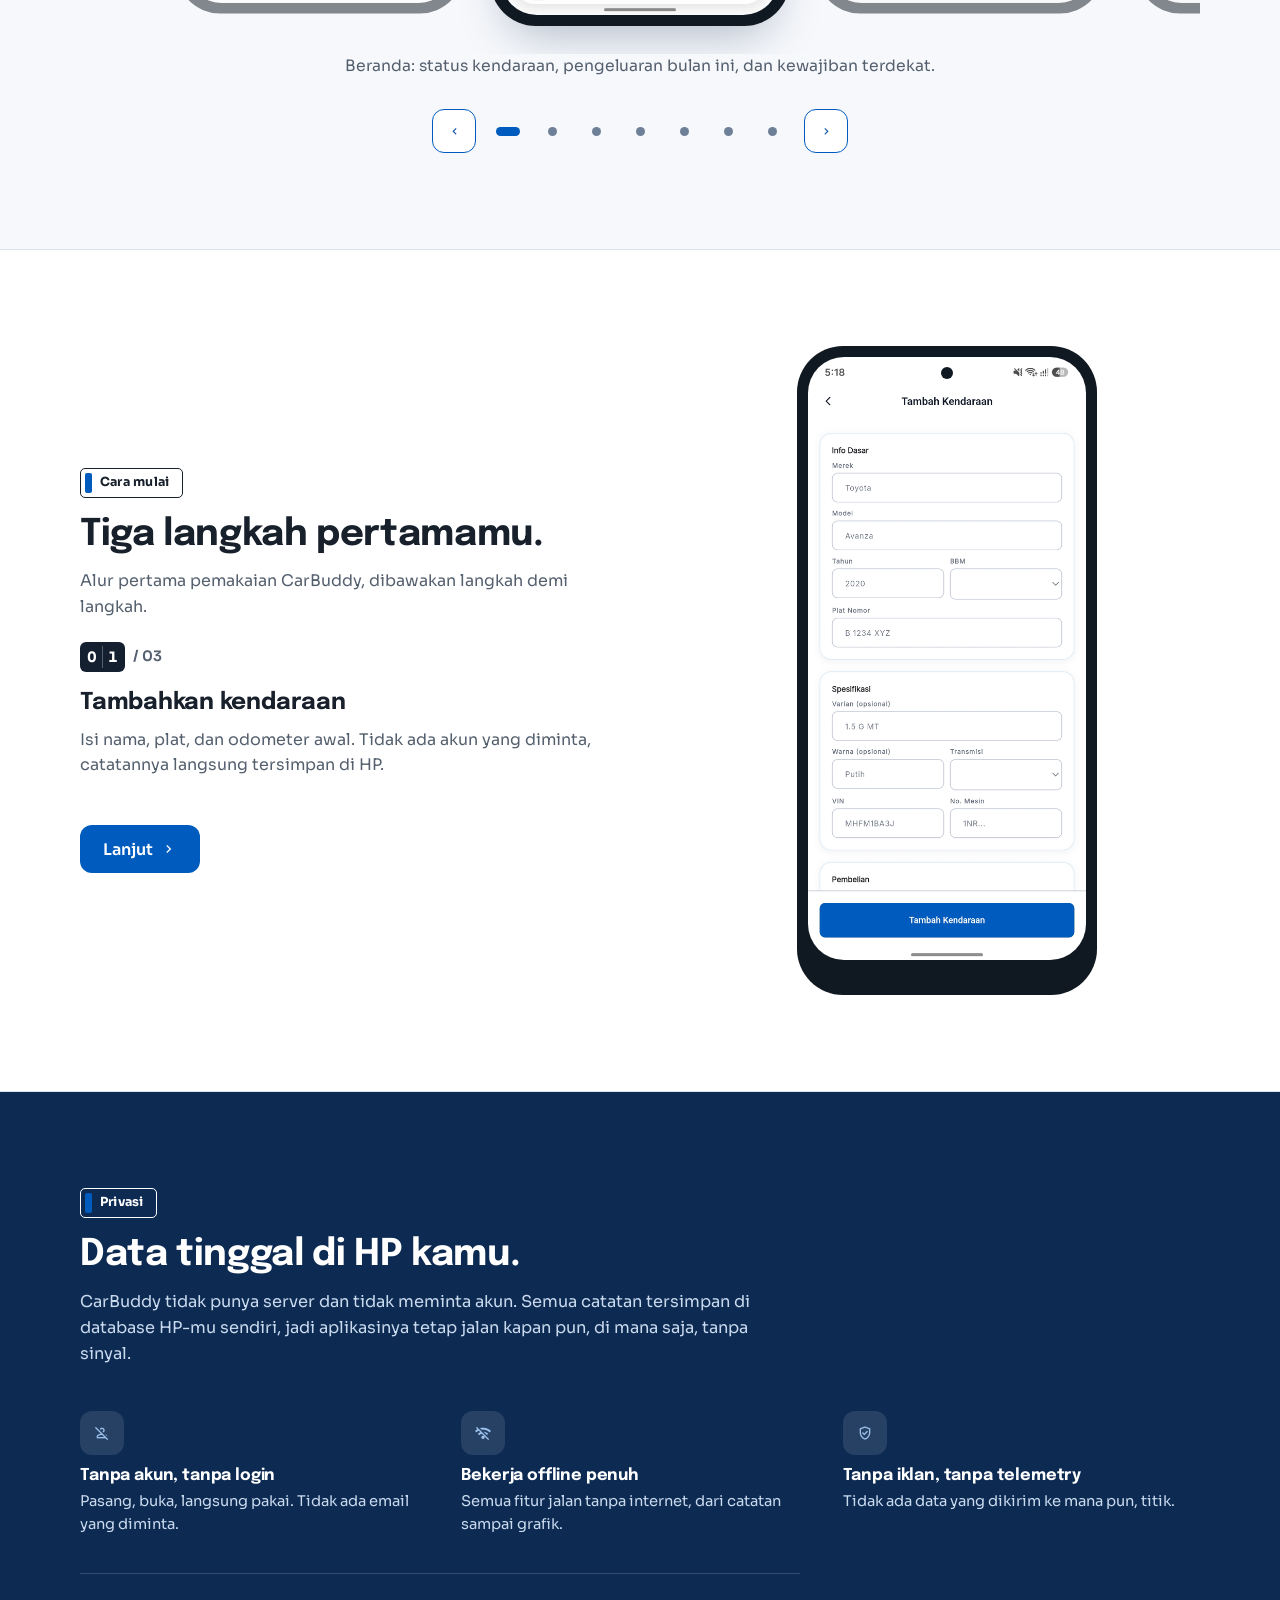
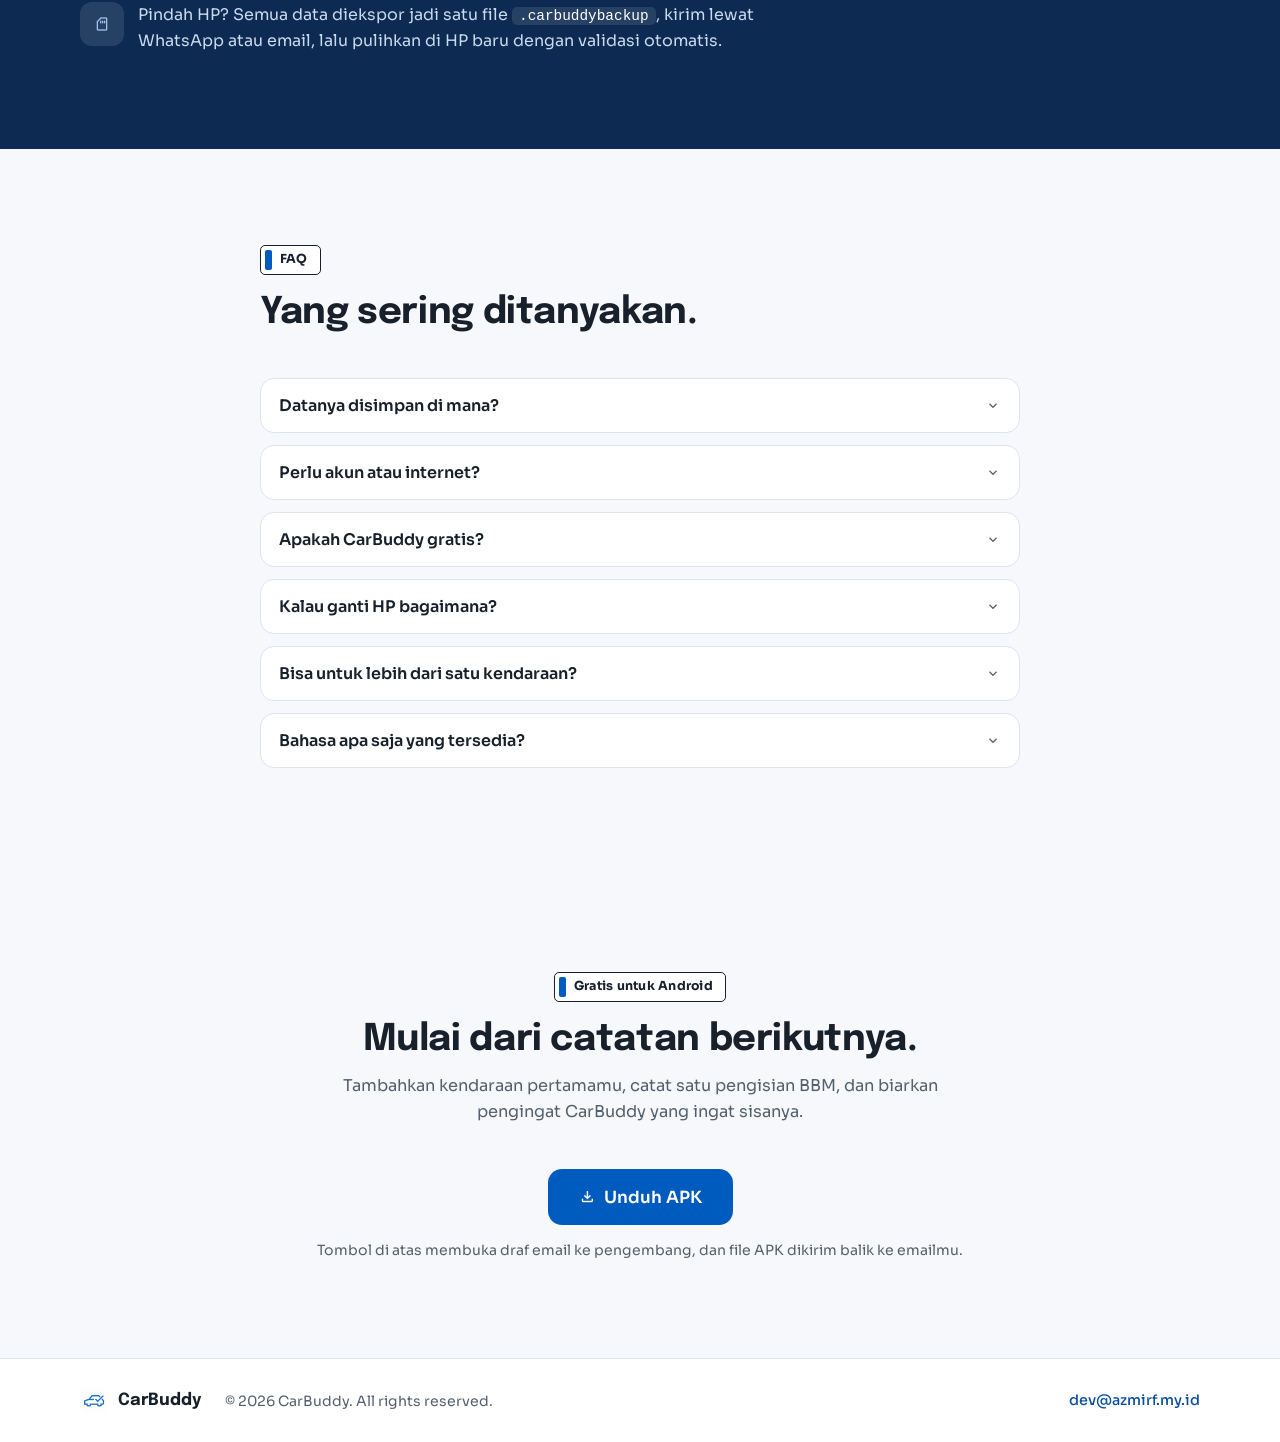
==== commit 534e8567: "add momre image" ====
--- a/index.html
+++ b/index.html
@@ -830,11 +830,11 @@
         <div>
           <span class="plate">Tampilan aplikasi</span>
           <h2 id="tampilan-h">Lihat langsung layarnya.</h2>
-          <p>Enam layar yang paling sering dipakai, dari beranda sampai menu modul.</p>
+          <p>Tujuh layar yang paling sering dipakai, dari beranda sampai detail servis.</p>
         </div>
         <div class="gal-counter" aria-hidden="true">
           <div class="odo"><span class="odo-cell" data-odo="0">0</span><span class="odo-cell" data-odo="1">1</span></div>
-          <span class="odo-rest">/ 06</span>
+          <span class="odo-rest">/ 07</span>
         </div>
       </div>
 
@@ -856,6 +856,7 @@
           <figure><img src="images/reminders.jpg" alt="Reminders CarBuddy" width="1080" height="2340" loading="lazy"><figcaption>Pengingat dengan hitungan hari sebelum jatuh tempo.</figcaption></figure>
           <figure><img src="images/more.jpg" alt="Menu More CarBuddy" width="1080" height="2340" loading="lazy"><figcaption>Semua modul: kendaraan, perawatan, BBM, pajak, asuransi, ban, aki.</figcaption></figure>
           <figure><img src="images/maintenance.jpg" alt="Perawatan CarBuddy" width="1080" height="2340" loading="lazy"><figcaption>Perawatan: biaya, riwayat servis, dan jadwal berikutnya.</figcaption></figure>
+          <figure><img src="images/detail-maintenance.jpg" alt="Detail servis CarBuddy" width="1080" height="2340" loading="lazy"><figcaption>Detail servis: rincian biaya per komponen, jadwal berikutnya, dan tautan servis lanjutan.</figcaption></figure>
         </div>
       </noscript>
     </div>
@@ -1108,6 +1109,11 @@
     src: 'images/maintenance.jpg',
     alt: 'Tab Perawatan dengan ringkasan biaya Rp3.820.000, 10 perawatan, 4 jadwal, dan daftar servis berikutnya per kendaraan',
     caption: 'Perawatan: biaya, riwayat servis, dan jadwal berikutnya per kendaraan.'
+  },
+  {
+    src: 'images/detail-maintenance.jpg',
+    alt: 'Halaman detail servis CarBuddy: tanggal dan bengkel servis, rincian biaya per komponen dengan totalnya, jadwal servis berikutnya, dan aksi catat servis lanjutan',
+    caption: 'Detail servis: rincian biaya per komponen, jadwal berikutnya, dan tautan ke servis lanjutan.'
   }
 ];
 
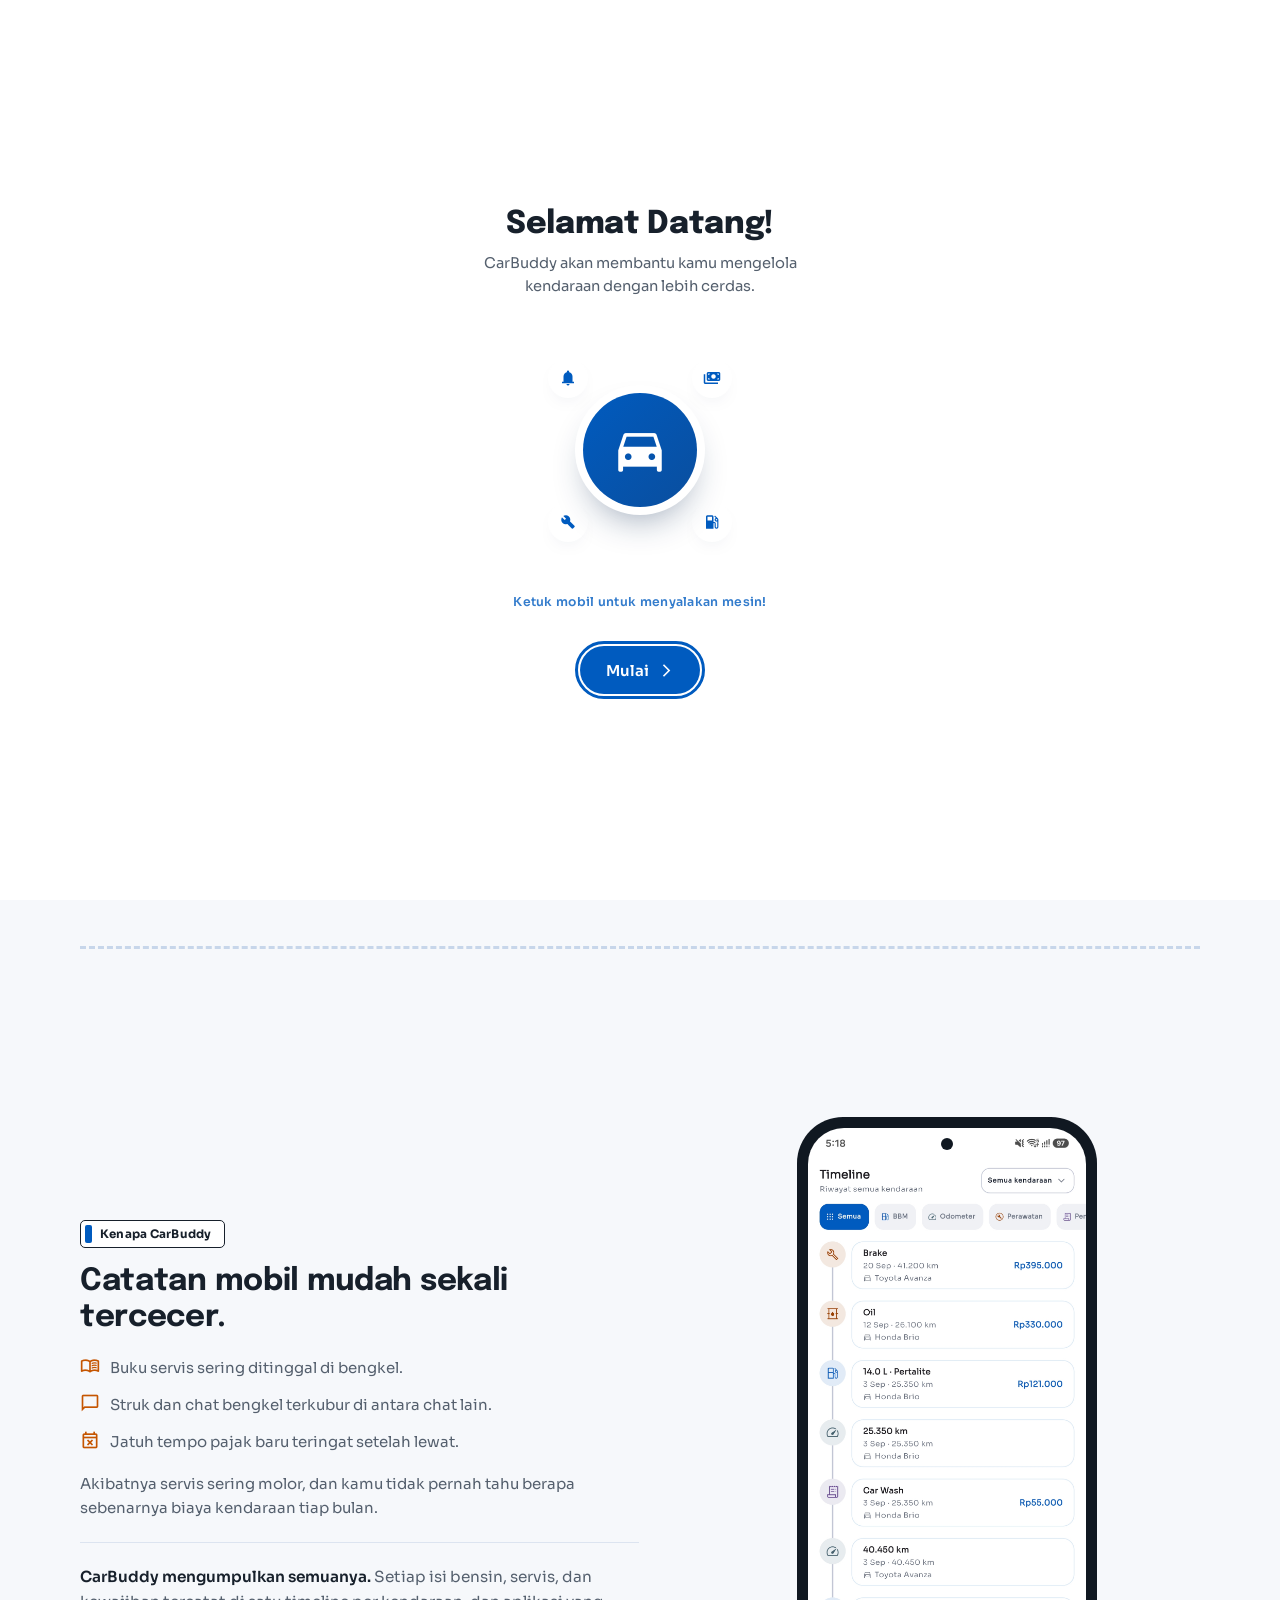
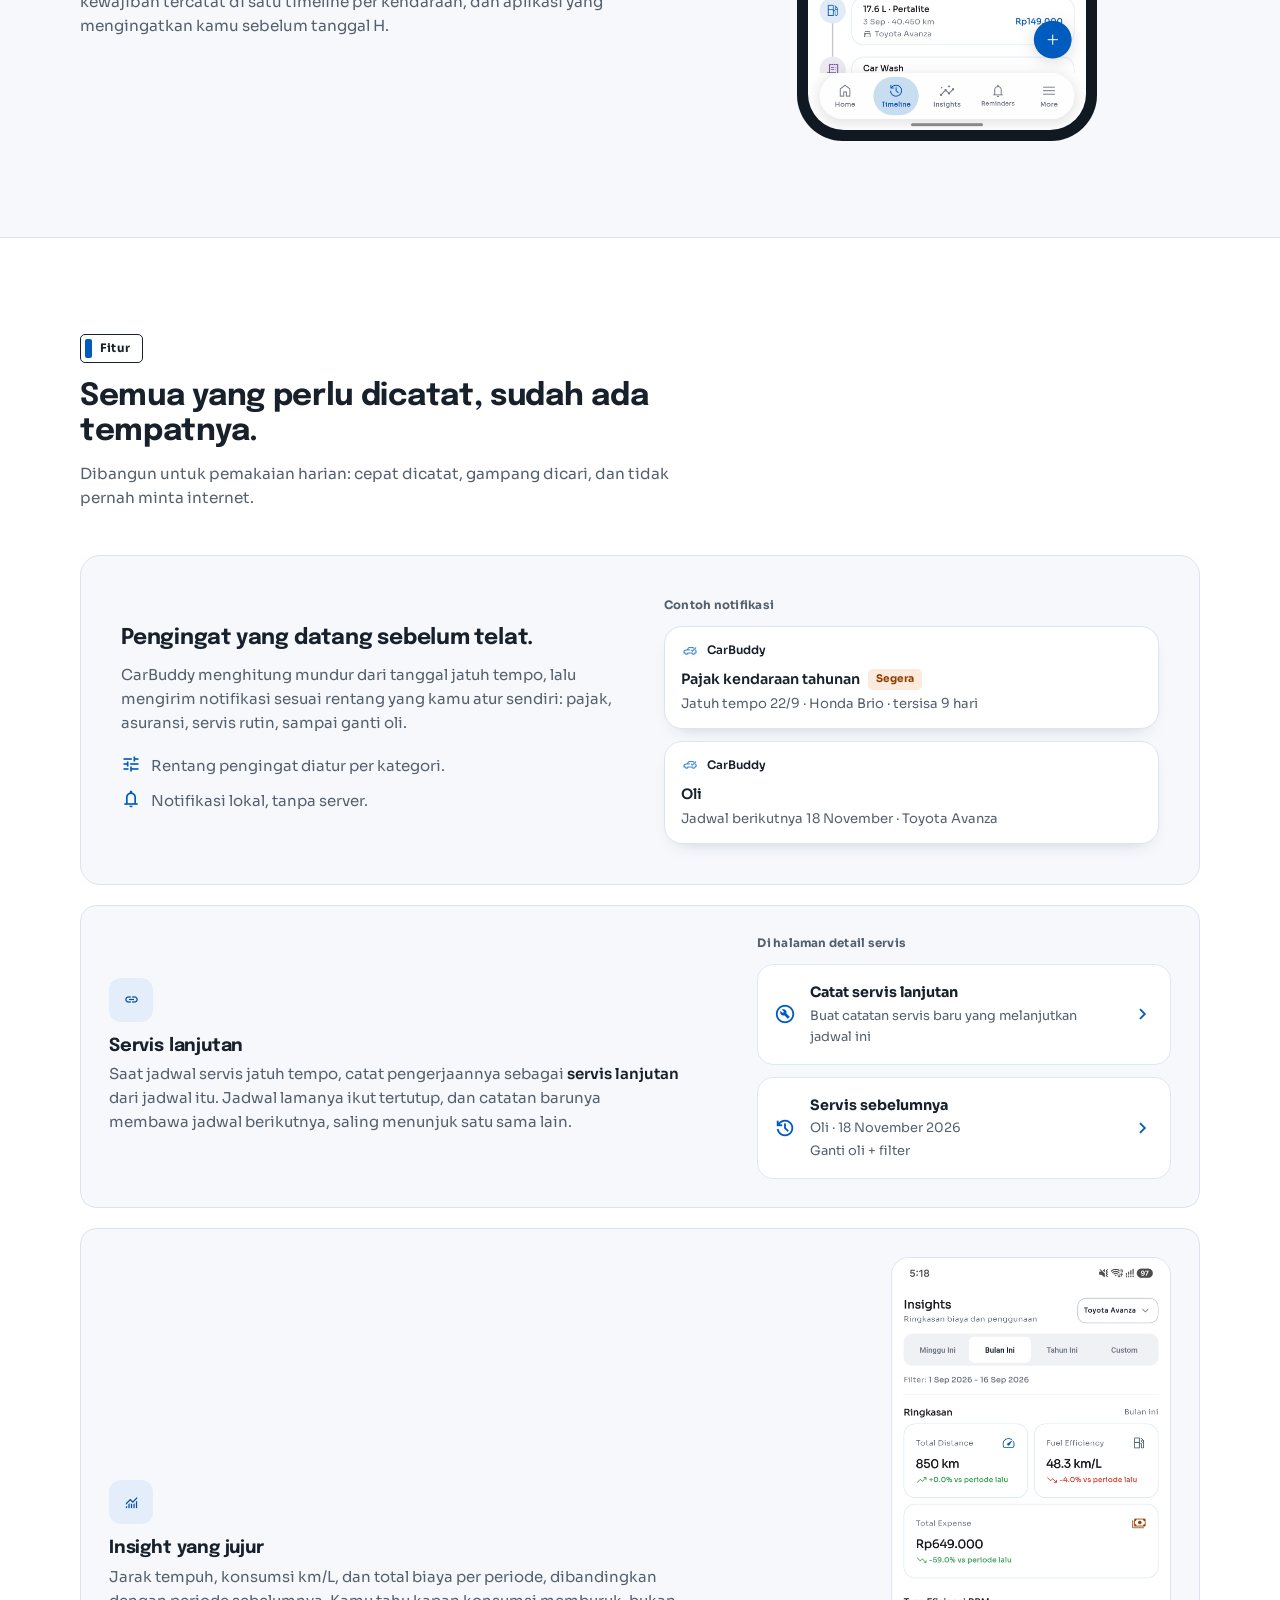
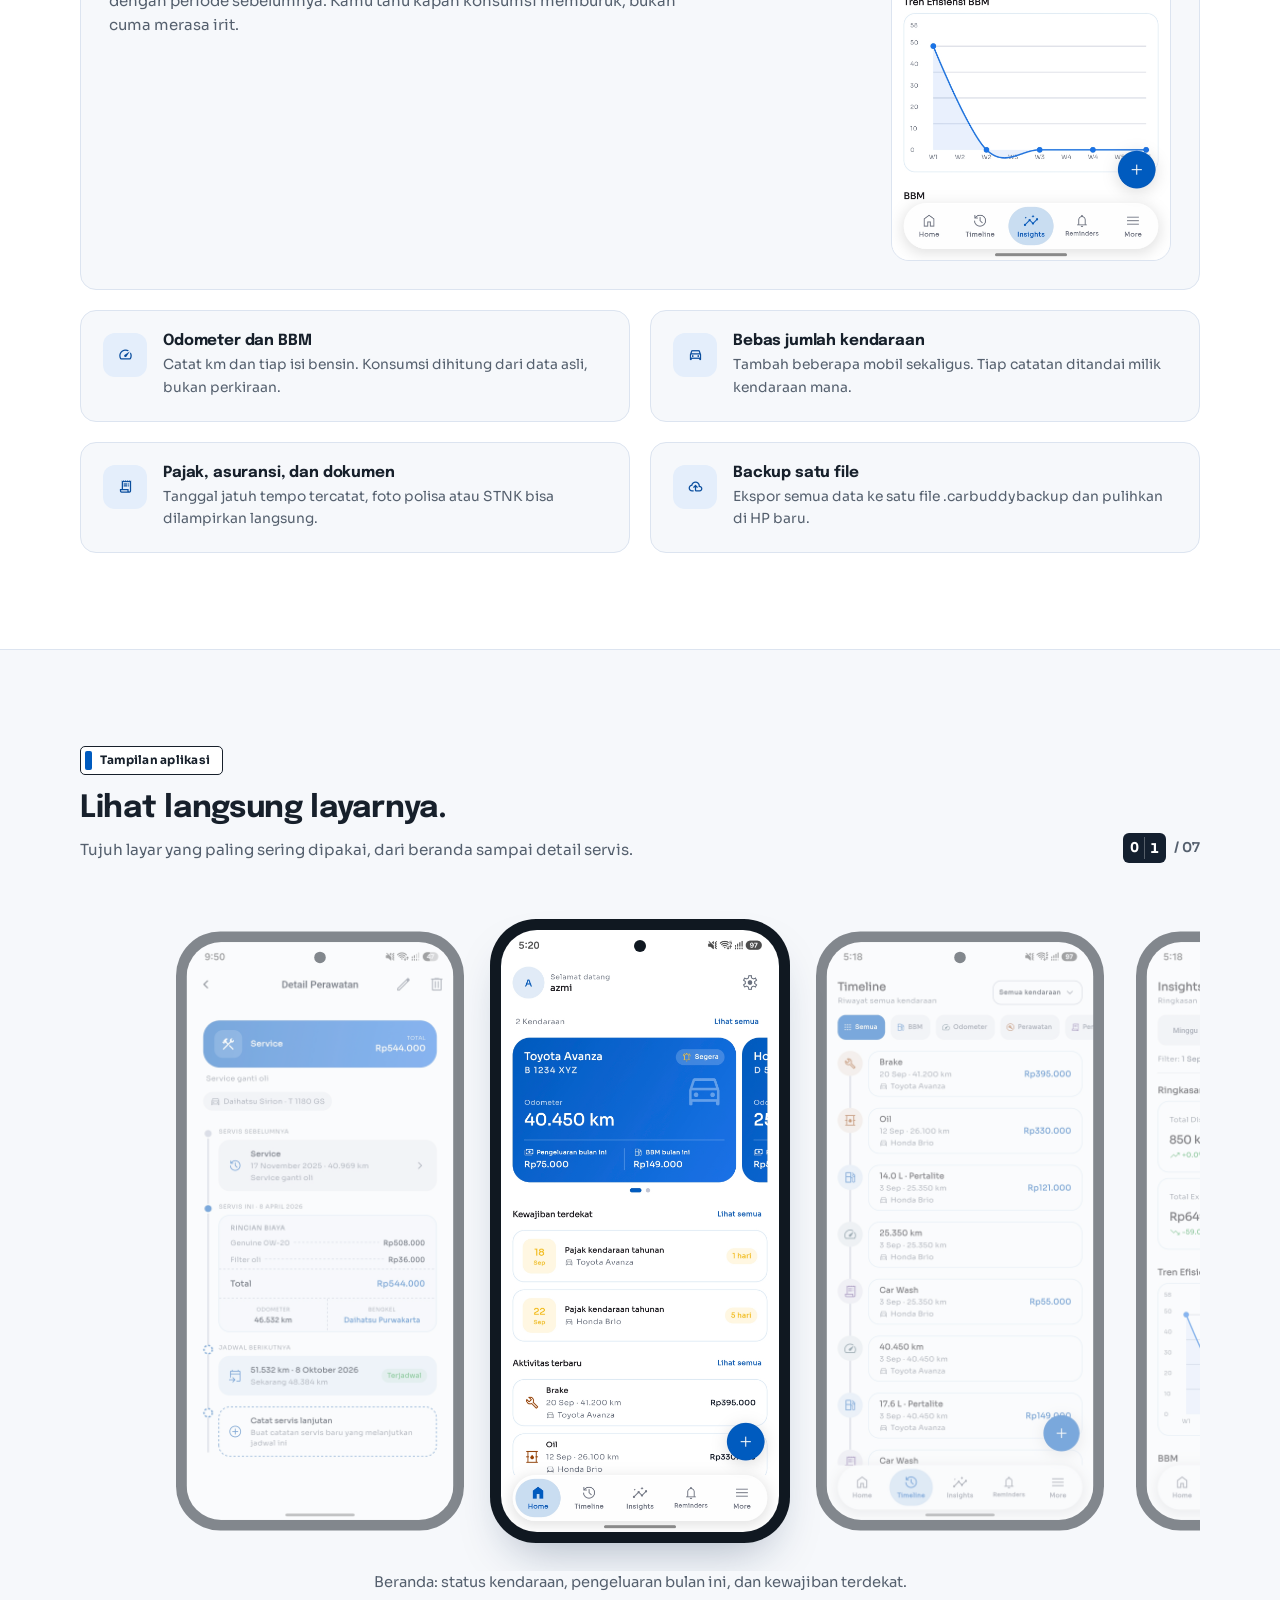
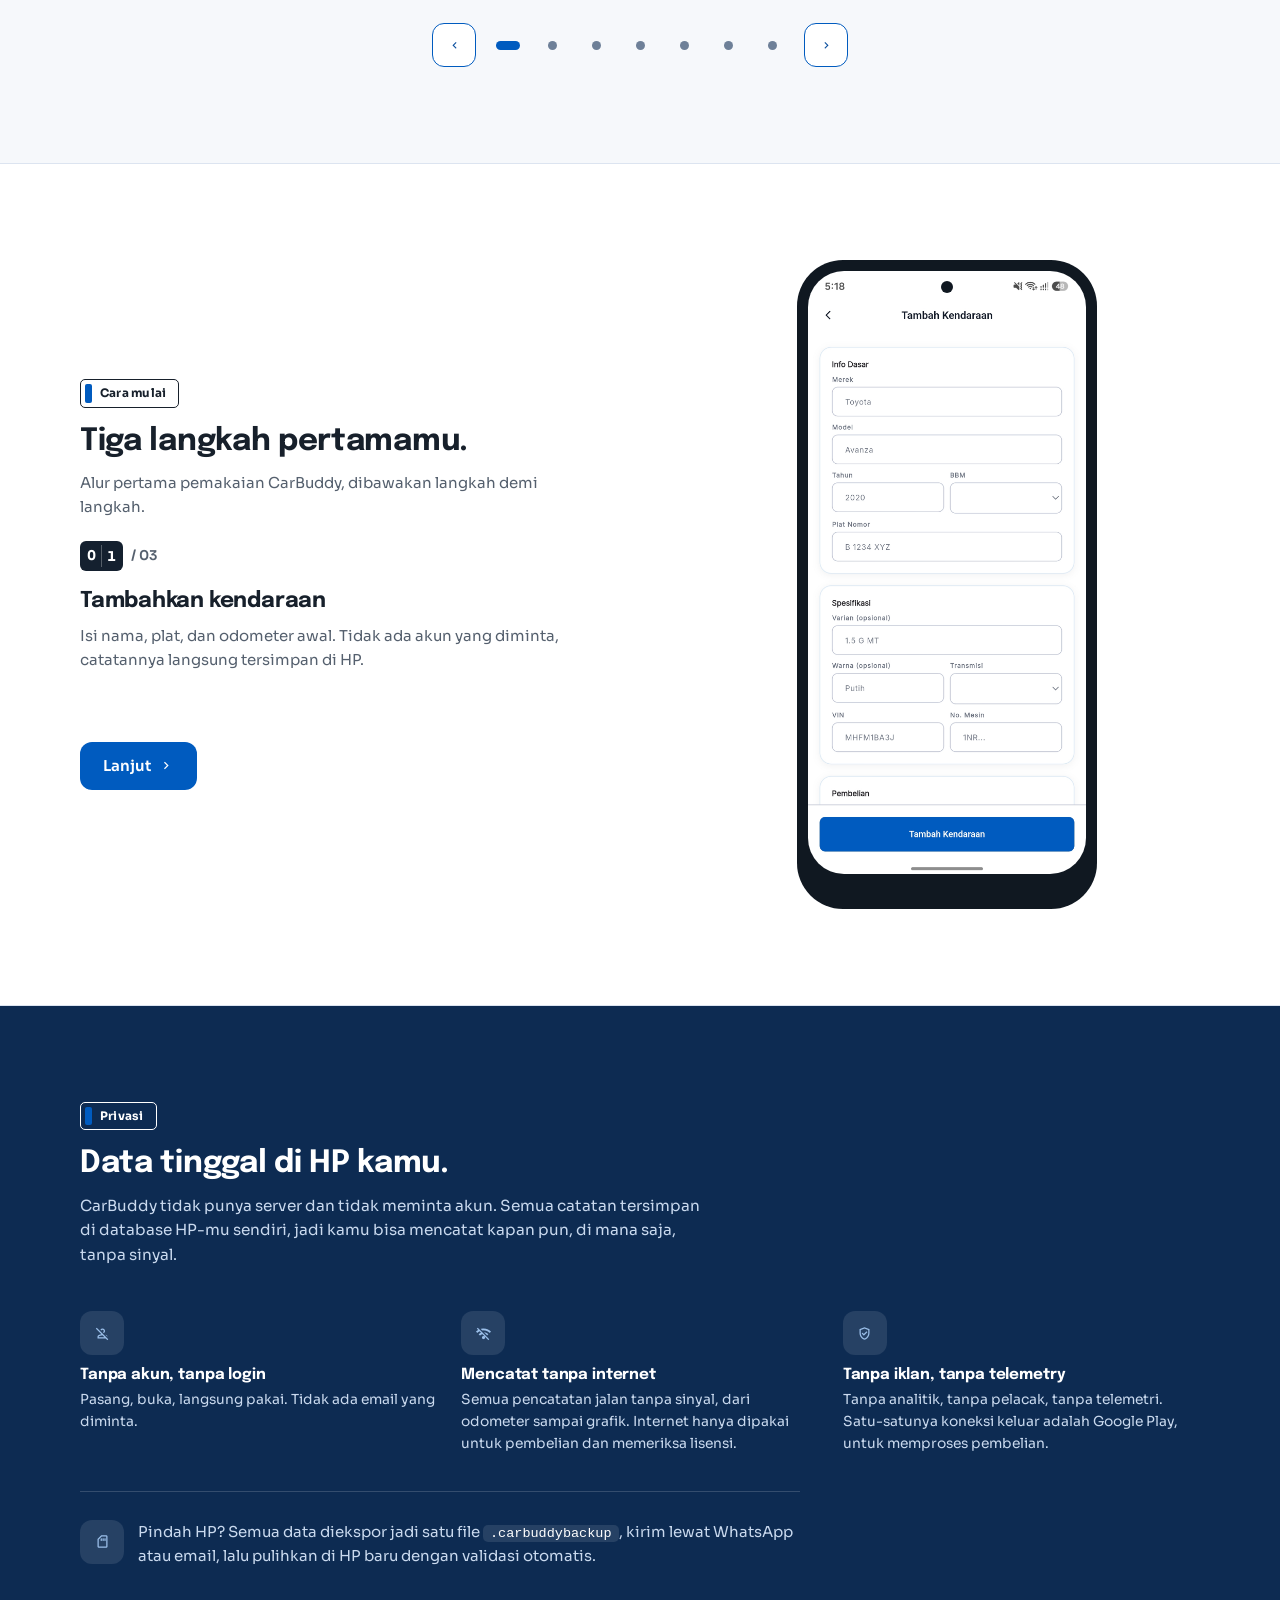
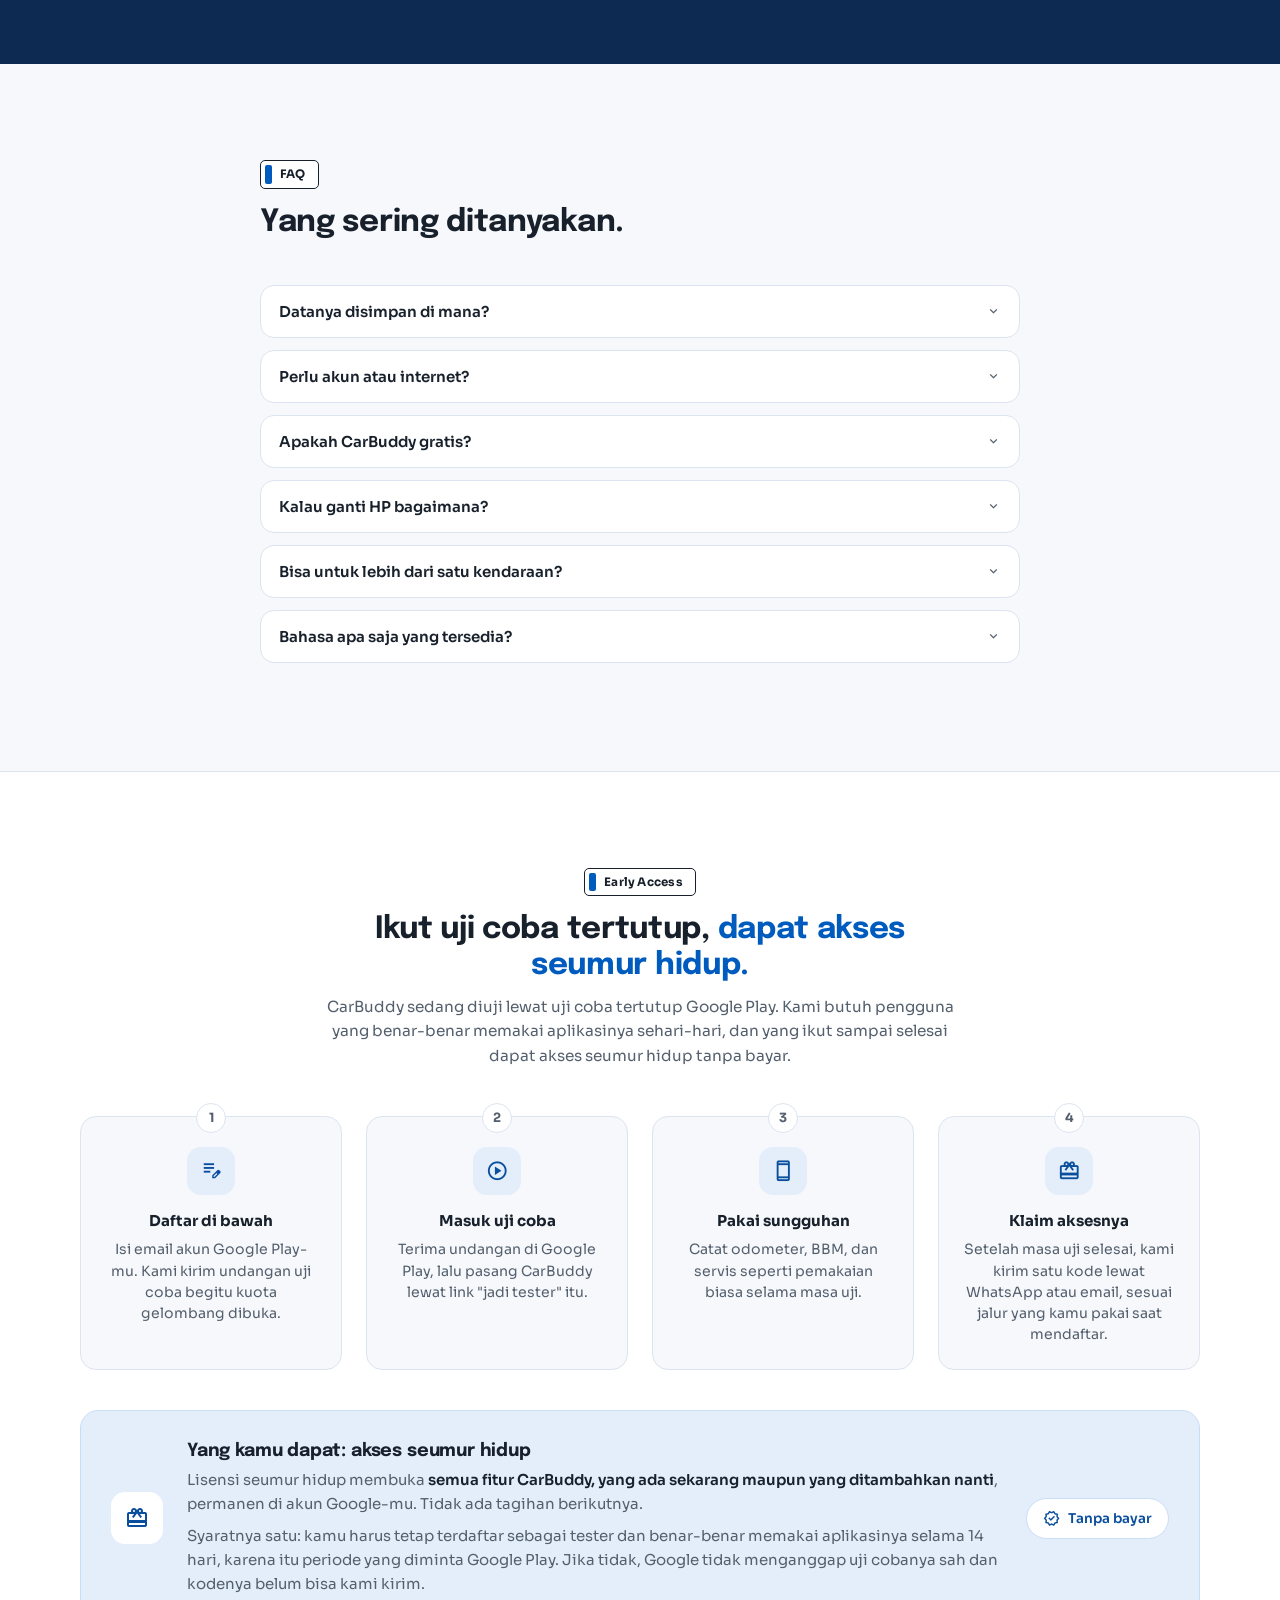
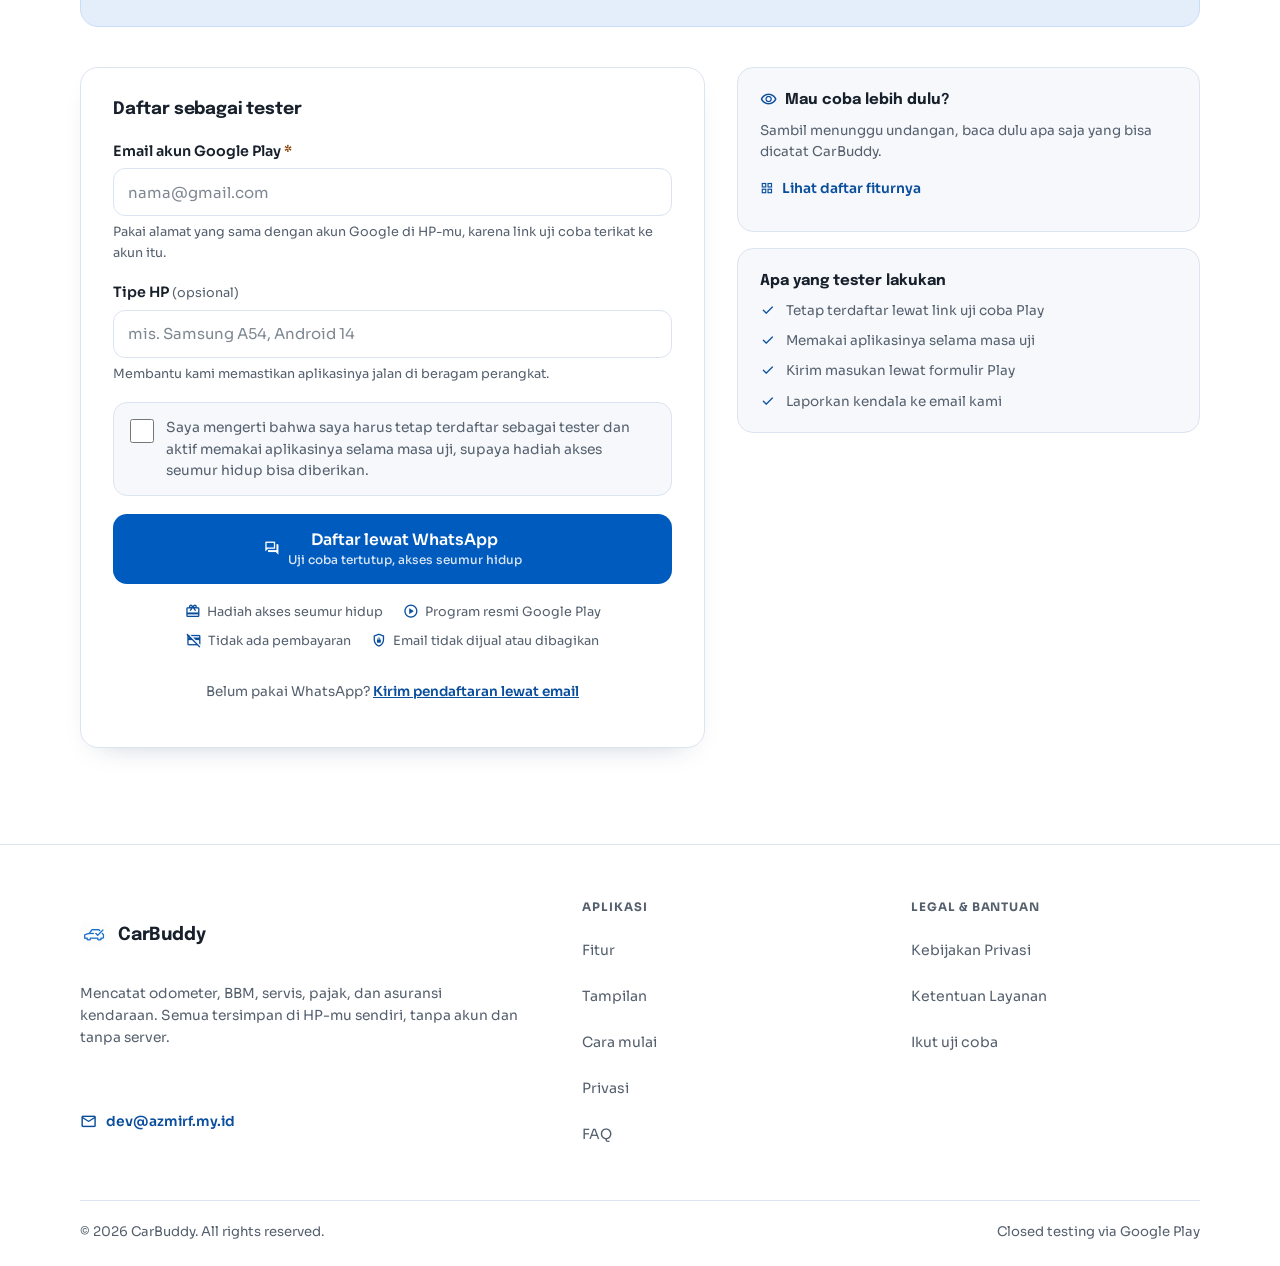
==== commit 055369c1: "add early access section & other pages" ====
--- a/index.html
+++ b/index.html
@@ -13,9 +13,9 @@
 <meta charset="UTF-8">
 <meta name="viewport" content="width=device-width, initial-scale=1.0">
 <title>CarBuddy, Semua Catatan Mobil di Satu Aplikasi</title>
-<meta name="description" content="CarBuddy: aplikasi Android untuk mencatat odometer, BBM, servis, pajak, dan asuransi kendaraan. Local-first, tanpa akun, offline penuh.">
+<meta name="description" content="CarBuddy: aplikasi Android untuk mencatat odometer, BBM, servis, pajak, dan asuransi kendaraan. Local-first, tanpa akun, catat tanpa internet. Dua bulan pertama gratis.">
 <meta property="og:title" content="CarBuddy, Semua Catatan Mobil di Satu Aplikasi">
-<meta property="og:description" content="Odometer, BBM, servis, pajak, sampai asuransi tercatat rapi di HP sendiri. Gratis, tanpa akun, offline penuh.">
+<meta property="og:description" content="Odometer, BBM, servis, pajak, sampai asuransi tercatat rapi di HP sendiri. Tanpa akun, catat tanpa internet, dua bulan pertama gratis.">
 <meta property="og:type" content="website">
 <meta property="og:url" content="https://azmirizkifar20.github.io/get-carbuddy/">
 <meta property="og:image" content="https://azmirizkifar20.github.io/get-carbuddy/images/meta.png">
@@ -25,612 +25,7 @@
 <link rel="preconnect" href="https://fonts.gstatic.com" crossorigin>
 <link href="https://fonts.googleapis.com/css2?family=Epilogue:wght@400..800&family=Sora:wght@400..800&display=swap" rel="stylesheet">
 <link href="https://fonts.googleapis.com/css2?family=Material+Symbols+Outlined:opsz,wght,FILL,GRAD@24,400,0,0" rel="stylesheet">
-<style>
-  /* Palet diambil dari token app (lib/core/theme/tokens.dart): biru #005BBF, aksen #C55500. */
-  :root {
-    --bg: #F6F8FB;
-    --surface: #FFFFFF;
-    --ink: #17202B;
-    --ink-2: #55606E;
-    --line: #DCE4F0;
-    --blue: #005BBF;
-    --blue-deep: #0A4E9E;
-    --blue-hover: #004C9E;
-    --blue-tint: #E4EEFB;
-    /* Garis SoftCard di app (AppTokens.cardOutline), lebih lembut dari --line. */
-    --card-line: #DCE9F7;
-    --navy: #0D2B52;
-    --navy-ink: #C9D9EE;
-    --navy-icon: #9CC0EA;
-    --amber: #C55500;
-    --amber-text: #8A3E00;
-    --amber-tint: #FCEADD;
-    --font-display: "Epilogue", system-ui, sans-serif;
-    --font-body: "Sora", system-ui, -apple-system, sans-serif;
-    --slide-w: clamp(240px, 74vw, 300px);
-  }
-
-  * { box-sizing: border-box; margin: 0; padding: 0; }
-  html { scroll-padding-top: 88px; }
-  @media (prefers-reduced-motion: no-preference) {
-    html { scroll-behavior: smooth; }
-  }
-  body {
-    font-family: var(--font-body);
-    background: var(--bg);
-    color: var(--ink);
-    line-height: 1.6;
-    font-size: 1rem;
-    -webkit-font-smoothing: antialiased;
-  }
-  img { max-width: 100%; display: block; }
-  h1, h2, h3 { font-family: var(--font-display); line-height: 1.15; letter-spacing: -0.01em; }
-  h2 { font-size: clamp(1.5rem, 2.4vw + 0.85rem, 2.3rem); font-weight: 700; }
-  h3 { font-size: 1.25rem; font-weight: 700; }
-  /* Ponsel: langkah tipe lebih kecil (root 15px). Target sentuh berbasis px tidak ikut menyusut. */
-  @media (max-width: 719px) {
-    html { font-size: 93.75%; }
-  }
-  p { color: var(--ink-2); }
-  strong { color: var(--ink); font-weight: 600; }
-  [hidden] { display: none !important; }
-
-  .container { width: min(1120px, 100% - 40px); margin-inline: auto; }
-  @media (min-width: 720px) { .container { width: min(1120px, 100% - 56px); } }
-
-  .ms {
-    font-family: "Material Symbols Outlined";
-    font-weight: normal; font-style: normal;
-    display: inline-block; line-height: 1;
-    font-variation-settings: "FILL" 0, "wght" 400, "opsz" 24;
-    user-select: none;
-  }
-
-  .skip {
-    position: absolute; left: -9999px; top: 12px; z-index: 100;
-    background: var(--blue); color: #fff; padding: 10px 16px; border-radius: 8px;
-  }
-  .skip:focus { left: 12px; }
-
-  :focus-visible { outline: 3px solid var(--blue); outline-offset: 2px; border-radius: 4px; }
-  .on-dark :focus-visible { outline-color: #fff; }
-
-  /* Elemen identitas: chip bergaya plat kendaraan Indonesia (putih, teks hitam, strip biru). */
-  .plate {
-    display: inline-flex; align-items: stretch; gap: 8px;
-    background: var(--surface); border: 1.5px solid var(--ink); border-radius: 5px;
-    padding: 4px 12px 4px 4px;
-    font-size: 0.78rem; font-weight: 700; letter-spacing: 0.02em; color: var(--ink);
-  }
-  .plate::before { content: ""; width: 7px; border-radius: 2px; background: var(--blue); }
-  .on-dark .plate { background: transparent; border-color: #fff; color: #fff; }
-
-  /* Angka bergaya odometer: sel terpisah dengan garis tengah, angka tabular. JS mengisi tiap
-     sel dengan strip vertikal 0-9 di balik jendela setinggi satu angka, jadi update menggulir
-     seperti odometer sungguhan. Motif identitas produk yang sengaja diulang: penghitung galeri
-     dan penghitung langkah wizard cara-mulai. */
-  .odo { display: inline-flex; background: #14202F; border-radius: 6px; padding: 4px 2px; }
-  .odo-cell {
-    color: #fff; font-weight: 700; font-size: 0.9rem; line-height: 1;
-    padding: 4px 5px; font-variant-numeric: tabular-nums;
-  }
-  .odo-cell + .odo-cell { border-left: 1px solid rgba(255,255,255,0.28); }
-  .odo-win { display: block; height: 1em; overflow: hidden; }
-  .odo-strip { display: block; }
-  .odo-strip > span { display: block; height: 1em; line-height: 1; }
-  @media (prefers-reduced-motion: no-preference) {
-    .odo-strip { transition: transform 0.45s cubic-bezier(0.22, 1, 0.36, 1); }
-  }
-  .odo-rest { color: var(--ink-2); font-weight: 600; font-size: 0.9rem; align-self: center; margin-left: 8px; }
-
-  .btn {
-    display: inline-flex; align-items: center; justify-content: center; gap: 8px;
-    min-height: 48px; padding: 12px 22px; border-radius: 12px;
-    font: 600 1rem var(--font-body); text-decoration: none; cursor: pointer;
-    border: 1.5px solid transparent;
-  }
-  .btn-primary { background: var(--blue); color: #fff; }
-  .btn-primary:hover { background: var(--blue-hover); }
-  .btn-ghost { background: var(--surface); color: var(--blue-deep); border-color: var(--blue); }
-  .btn-ghost:hover { background: var(--blue-tint); }
-  /* Umpan balik tekan: tombol tenggelam 1px saat aktif, konfirmasi sentuhan yang murah tapi terasa. */
-  @media (prefers-reduced-motion: no-preference) {
-    .btn { transition: transform 0.15s ease; }
-    .btn:active { transform: translateY(1px); }
-  }
-  .btn-lg { min-height: 56px; padding: 16px 30px; font-size: 1.05rem; border-radius: 14px; }
-
-  /* Marka jalan: garis putus pemisah section, satu-satunya ornamen garis. */
-  .road { border: 0; border-top: 3px dashed #C7D6EA; }
-
-  /* Frame HP gaya Android. Bayangan hanya untuk foto utama (hero) dan slide aktif galeri. */
-  .phone {
-    background: #101821; border-radius: 46px; padding: 11px;
-    width: 100%; max-width: 340px;
-  }
-  .phone-sm { max-width: 300px; }
-  .phone-screen { border-radius: 36px; overflow: hidden; position: relative; background: #fff; }
-  .phone-screen img { width: 100%; height: auto; user-select: none; -webkit-user-drag: none; }
-  .punch {
-    position: absolute; top: 10px; left: 50%; transform: translateX(-50%);
-    width: 12px; height: 12px; border-radius: 50%; background: #101821;
-  }
-
-  /* Header */
-  .site-head {
-    position: sticky; top: 0; z-index: 50;
-    background: var(--surface); border-bottom: 1px solid var(--line);
-  }
-  .head-in { display: flex; align-items: center; gap: 20px; height: 66px; }
-  .brand { display: flex; align-items: center; gap: 10px; text-decoration: none; color: var(--ink); }
-  .brand img { width: 28px; height: 28px; border-radius: 7px; }
-  .brand b { font: 700 1.2rem var(--font-display); letter-spacing: -0.01em; }
-  .nav-links { display: none; align-items: center; gap: 4px; margin-left: auto; }
-  .nav-links a {
-    display: inline-flex; align-items: center; min-height: 44px; padding: 8px 14px;
-    color: var(--ink-2); text-decoration: none; font-weight: 500; font-size: 0.95rem;
-    border-radius: 8px;
-  }
-  .nav-links a:hover { color: var(--ink); background: var(--bg); }
-  .nav-links a.active { color: var(--blue); text-decoration: underline; text-underline-offset: 6px; text-decoration-thickness: 2px; }
-  /* CTA navbar lebih ramping dari .btn dasar; 44px menjaga target sentuh minimum. */
-  .head-cta { display: none; margin-left: 12px; min-height: 44px; padding: 8px 16px; font-size: 0.9rem; border-radius: 10px; }
-  .burger {
-    display: inline-flex; align-items: center; justify-content: center;
-    width: 44px; height: 44px; margin-left: auto;
-    background: none; border: 1.5px solid var(--line); border-radius: 10px;
-    color: var(--ink); cursor: pointer;
-  }
-  @media (min-width: 880px) {
-    .nav-links { display: flex; }
-    .head-cta { display: inline-flex; }
-    .burger { display: none; }
-  }
-  .mobile-menu { display: none; border-top: 1px solid var(--line); background: var(--surface); padding: 10px 0 14px; }
-  .menu-open .mobile-menu { display: block; }
-  .mobile-menu a {
-    display: flex; align-items: center; min-height: 48px; padding: 10px 4px;
-    color: var(--ink); text-decoration: none; font-weight: 500;
-    border-bottom: 1px solid var(--bg);
-  }
-  .mobile-menu a:last-child { border-bottom: 0; }
-
-  /* Hero */
-  .hero { padding-block: clamp(48px, 8vw, 96px) clamp(40px, 6vw, 72px); }
-  .hero-grid { display: grid; gap: 44px; align-items: center; }
-  @media (min-width: 880px) { .hero-grid { grid-template-columns: 1.05fr 0.95fr; gap: 56px; } }
-  .hero h1 {
-    font-size: clamp(1.9rem, 4.2vw + 0.9rem, 3.4rem);
-    font-weight: 800; margin: 14px 0 18px;
-  }
-  .hero h1 span { color: var(--blue); }
-  .hero-sub { font-size: 1.08rem; max-width: 46ch; }
-  .hero-cta { display: flex; flex-wrap: wrap; gap: 12px; margin-top: 28px; }
-  .hero-facts {
-    display: flex; flex-wrap: wrap; gap: 6px 14px; margin-top: 22px;
-    color: var(--ink-2); font-size: 0.92rem; font-weight: 500;
-  }
-  .hero-phone { display: flex; justify-content: center; }
-  @media (min-width: 880px) { .hero-phone { justify-content: flex-end; } }
-  .hero .road { margin-top: clamp(40px, 6vw, 72px); }
-
-  /* Section dasar */
-  section { padding-block: clamp(56px, 8vw, 96px); }
-  .sec-head { max-width: 640px; margin-bottom: clamp(28px, 4vw, 44px); }
-  .sec-head h2 { margin: 14px 0 12px; }
-  .sec-head p { font-size: 1.02rem; }
-
-  /* Kenapa */
-  .why-grid { display: grid; gap: 40px; align-items: center; }
-  @media (min-width: 880px) { .why-grid { grid-template-columns: 1.05fr 0.95fr; gap: 56px; } }
-  .pain-list { list-style: none; margin: 18px 0; display: grid; gap: 10px; }
-  .pain-list li { display: flex; gap: 10px; align-items: baseline; color: var(--ink-2); }
-  .pain-list .ms { color: var(--amber); font-size: 20px; transform: translateY(3px); }
-  .why-sol { margin-top: 22px; padding-top: 22px; border-top: 1px solid var(--line); font-size: 1.02rem; }
-  .why-phone { display: flex; justify-content: center; }
-
-  /* Fitur */
-  .fitur { background: var(--surface); border-block: 1px solid var(--line); }
-  .feat-big {
-    display: grid; gap: 32px; align-items: center;
-    padding: clamp(24px, 3.5vw, 40px);
-    background: var(--bg); border: 1px solid var(--line); border-radius: 20px;
-  }
-  @media (min-width: 880px) { .feat-big { grid-template-columns: 1fr 1fr; gap: 48px; } }
-  .feat-big h3 { font-size: 1.45rem; margin-bottom: 12px; }
-  .feat-big .lead { margin-bottom: 16px; }
-  .tick-list { list-style: none; display: grid; gap: 8px; }
-  .tick-list li { display: flex; gap: 10px; align-items: baseline; color: var(--ink-2); }
-  .tick-list .ms { color: var(--blue); font-size: 20px; transform: translateY(3px); }
-
-  /* Mock notifikasi Android: menampilkan perilaku yang tak tampak di screenshot statis. */
-  .notif-stack { display: grid; gap: 12px; }
-  .notif-label { font-size: 0.78rem; font-weight: 700; letter-spacing: 0.02em; color: var(--ink-2); }
-  .notif {
-    background: var(--surface); border: 1px solid var(--line); border-radius: 18px;
-    padding: 14px 16px; box-shadow: 0 8px 20px -14px rgba(13, 43, 82, 0.35);
-  }
-  .notif-head { display: flex; align-items: center; gap: 8px; margin-bottom: 8px; }
-  .notif-head img { width: 18px; height: 18px; border-radius: 4px; }
-  .notif-app { font-size: 0.78rem; font-weight: 600; color: var(--ink); }
-  .notif-title { font-weight: 600; color: var(--ink); font-size: 0.95rem; display: flex; align-items: center; gap: 8px; flex-wrap: wrap; }
-  .notif-body { font-size: 0.88rem; margin-top: 2px; }
-  .chip-segera {
-    background: var(--amber-tint); color: var(--amber-text);
-    font-size: 0.7rem; font-weight: 700; padding: 2px 8px; border-radius: 5px;
-  }
-
-  /* Mock SoftCard: treatment kartu aplikasi apa adanya (putih, garis biru muda,
-     tanpa bayangan) supaya baris yang dijelaskan di sini terbaca sama dengan
-     yang nanti ditemui di halaman detail servis. */
-  .soft-stack { display: grid; gap: 12px; }
-  .soft-card {
-    display: flex; align-items: center; gap: 14px;
-    background: var(--surface); border: 1px solid var(--card-line); border-radius: 16px;
-    padding: 16px;
-  }
-  .soft-card > .ms { color: var(--blue); font-size: 22px; flex: 0 0 auto; }
-  .soft-card-body { min-width: 0; flex: 1; }
-  .soft-card-title { font-weight: 700; color: var(--ink); font-size: 0.95rem; }
-  .soft-card-sub { font-size: 0.86rem; margin-top: 2px; }
-  /* Deskripsi record induk dipotong satu baris, persis seperti di app: dua servis
-     dibedakan sekilas, dan barisnya tidak ikut menaikkan tinggi kartu. */
-  .soft-card-sub.clip { overflow: hidden; text-overflow: ellipsis; white-space: nowrap; }
-  .soft-card-go { color: var(--ink-2); font-size: 20px; flex: 0 0 auto; }
-
-  .feat-rest { display: grid; gap: 20px; margin-top: 20px; }
-  @media (min-width: 640px) { .feat-rest { grid-template-columns: 1fr 1fr; } }
-  .feat-row {
-    display: flex; gap: 16px; padding: 22px;
-    background: var(--bg); border: 1px solid var(--line); border-radius: 16px;
-  }
-  .feat-icon {
-    flex: 0 0 44px; width: 44px; height: 44px; border-radius: 12px;
-    display: flex; align-items: center; justify-content: center;
-    background: var(--blue-tint); color: var(--blue-deep);
-  }
-  .feat-row h3 { font-size: 1.02rem; margin-bottom: 4px; }
-  .feat-row p { font-size: 0.92rem; }
-  .feat-wide { padding: 22px; background: var(--bg); border: 1px solid var(--line); border-radius: 16px; }
-  @media (min-width: 880px) {
-    .feat-wide { display: grid; grid-template-columns: 1.2fr 0.8fr; gap: 28px; align-items: center; padding: 28px; }
-  }
-  .feat-wide .feat-icon { margin-bottom: 14px; }
-  .feat-wide h3 { font-size: 1.2rem; margin-bottom: 6px; }
-  .feat-wide p { max-width: 52ch; }
-  .feat-shot { border: 1px solid var(--line); border-radius: 18px; overflow: hidden; max-width: 280px; margin: 18px auto 0; }
-  @media (min-width: 880px) { .feat-shot { margin: 0; justify-self: end; } }
-  .feat-shot img { width: 100%; height: auto; }
-
-  /* Galeri tampilan */
-  .gal-head { display: flex; flex-wrap: wrap; align-items: flex-end; justify-content: space-between; gap: 16px; max-width: none; }
-  .gal-head > div { max-width: 560px; }
-  .gal-counter { display: inline-flex; align-items: center; }
-  .gal {
-    outline-offset: 4px;
-  }
-  .gal-track { display: flex; gap: 20px;
-    overflow-x: auto; scroll-snap-type: x mandatory;
-    padding: 12px calc(50% - var(--slide-w) / 2) 28px;
-    scrollbar-width: none; cursor: grab;
-  }
-  .gal-track::-webkit-scrollbar { display: none; }
-  .gal-track.dragging { cursor: grabbing; }
-  .gal-track.dragging .gal-slide { pointer-events: none; }
-  /* Snap dimatikan selama drag dan animasi programatik supaya tidak berkelahi dengan scrollLeft. */
-  .gal-track.dragging, .gal-track.no-snap { scroll-snap-type: none; }
-  .gal-slide {
-    flex: 0 0 auto; width: var(--slide-w); scroll-snap-align: center;
-    transition: opacity 0.25s ease, transform 0.25s ease;
-  }
-  .gal-slide .phone { max-width: none; }
-  .gal-slide:not(.is-active) { opacity: 0.5; transform: scale(0.96); }
-  .gal-slide.is-active .phone { box-shadow: 0 24px 48px -20px rgba(13, 43, 82, 0.35); }
-  @media (prefers-reduced-motion: no-preference) {
-    .gal-slide { transition: opacity 0.25s ease, transform 0.25s ease; }
-  }
-  .gal-caption {
-    min-height: 3em; text-align: center; max-width: 52ch; margin-inline: auto;
-    font-size: 0.98rem;
-  }
-  /* Caption berganti dengan crossfade kecil tiap pindah slide, bukan bertukar mentah. */
-  @media (prefers-reduced-motion: no-preference) {
-    .gal-caption.swap { animation: cap-in 0.35s ease; }
-    @keyframes cap-in { from { opacity: 0; transform: translateY(4px); } }
-  }
-  .gal-nav { display: flex; justify-content: center; align-items: center; gap: 10px; margin-top: 8px; }
-  .gal-arrow {
-    display: inline-flex; align-items: center; justify-content: center;
-    width: 44px; height: 44px; border-radius: 12px;
-    background: var(--surface); border: 1.5px solid var(--blue); color: var(--blue-deep); cursor: pointer;
-  }
-  .gal-arrow:hover { background: var(--blue-tint); }
-  .gal-dot {
-    width: 44px; height: 44px; display: inline-flex; align-items: center; justify-content: center;
-    background: none; border: 0; cursor: pointer; padding: 0;
-  }
-  .gal-dot::after {
-    content: ""; width: 9px; height: 9px; border-radius: 999px;
-    background: #6E8098; transition: width 0.2s ease, background 0.2s ease;
-  }
-  .gal-dot[aria-current="true"]::after { width: 24px; background: var(--blue); }
-  .gal-static { display: grid; gap: 24px; }
-  @media (min-width: 640px) { .gal-static { grid-template-columns: repeat(auto-fit, minmax(200px, 1fr)); } }
-  .gal-static figcaption { font-size: 0.85rem; color: var(--ink-2); margin-top: 8px; }
-
-  /* Wizard cara mulai: band putih menandai zona interaktif di antara dua section abu-abu.
-     Dengan JS, panel dan screenshot ditumpuk di satu sel grid sehingga tinggi stabil dan
-     pergantian langkah jadi crossfade; tanpa JS ketiga langkah tampil berurutan biasa. */
-  .wizard { background: var(--surface); border-block: 1px solid var(--line); }
-  .wiz-grid { display: grid; gap: 44px; align-items: center; }
-  @media (min-width: 880px) { .wiz-grid { grid-template-columns: 1.05fr 0.95fr; gap: 56px; } }
-  .wiz { margin-top: 22px; }
-  .wiz-counter { display: none; align-items: center; margin-bottom: 18px; }
-  html.js .wiz-counter { display: flex; }
-  .wiz-panel h3 { font-size: 1.45rem; margin-bottom: 10px; }
-  .wiz-panel p { max-width: 46ch; }
-  html.js .wiz-panels, html.js .wiz-shots { display: grid; }
-  html.js .wiz-shots { width: 100%; }
-  html.js .wiz-panel { grid-area: 1 / 1; opacity: 0; visibility: hidden; }
-  html.js .wiz-panel.is-on { opacity: 1; visibility: visible; }
-  html.js .wiz-shot { grid-area: 1 / 1; opacity: 0; }
-  html.js .wiz-shot.is-on { opacity: 1; }
-  /* Gambar yang sedang tidak tampil tidak boleh menerima sentuhan, kalau tidak slider langkah dua
-     diam-diam menyerap geseran saat langkah lain yang aktif. */
-  html.js .wiz-shot { pointer-events: none; }
-  html.js .wiz-shot.is-on { pointer-events: auto; }
-  /* Pergantian langkah: panel baru naik-fade seperti caption galeri, panel lama memudar.
-     Transisi interaksi, sesuai dial MOTION halaman. */
-  @media (prefers-reduced-motion: no-preference) {
-    html.js .wiz-panel { transition: opacity 0.3s ease, visibility 0s 0.3s; }
-    html.js .wiz-panel.is-on { transition-delay: 0s; animation: cap-in 0.35s ease; }
-    html.js .wiz-shot { transition: opacity 0.35s ease; }
-  }
-  .wiz-nav { display: none; gap: 12px; flex-wrap: wrap; margin-top: 22px; }
-  html.js .wiz-nav { display: flex; }
-  .wiz-phone { --wiz-slide-w: var(--slide-w); display: flex; flex-direction: column; align-items: center; gap: 12px; }
-  @media (min-width: 880px) { .wiz-phone { --wiz-slide-w: 300px; } }
-  /* Langkah dua memuat dua contoh catatan (BBM dan servis). Tiap gambar dibungkus frame ponsel
-     sendiri dan frame itu ikut bergeser, sama seperti carousel Tampilan: tetangga mengintip di
-     tepi dan yang tidak aktif meredup, jadi jelas masih ada gambar lain di sebelahnya.
-     Titik penanda duduk di atas frame supaya terlihat sebelum digulir. */
-  html.js .wiz-shot { display: grid; justify-items: center; }
-  html.js .wiz-shot .phone { width: var(--wiz-slide-w); max-width: none; }
-  html.js .wiz-slider {
-    display: flex; gap: 16px; overflow-x: auto; scroll-snap-type: x mandatory;
-    width: 100%; padding-block: 10px 14px;
-    padding-inline: calc((100% - var(--wiz-slide-w)) / 2);
-    scrollbar-width: none; cursor: grab;
-  }
-  /* Di layar sempit track melebar sampai tepi container supaya slide sebelahnya benar-benar
-     mengintip — itulah petunjuk bahwa masih ada gambar lain untuk digeser. Padding ikut
-     menghitung tambahan 40px itu supaya slide tetap pas di tengah. */
-  @media (max-width: 879.98px) {
-    html.js .wiz-slider {
-      width: calc(100% + 40px); margin-inline: -20px;
-      padding-inline: calc((100% + 40px - var(--wiz-slide-w)) / 2);
-    }
-  }
-  html.js .wiz-slider::-webkit-scrollbar { display: none; }
-  html.js .wiz-slider.dragging { cursor: grabbing; scroll-snap-type: none; }
-  html.js .wiz-slider.dragging .wiz-slide { pointer-events: none; }
-  html.js .wiz-slide { flex: 0 0 auto; width: var(--wiz-slide-w); scroll-snap-align: center; }
-  .wiz-slide:not(.is-active) { opacity: 0.5; transform: scale(0.96); }
-  .wiz-slide.is-active .phone { box-shadow: 0 24px 48px -20px rgba(13, 43, 82, 0.35); }
-  @media (prefers-reduced-motion: no-preference) {
-    .wiz-slide { transition: opacity 0.25s ease, transform 0.25s ease; }
-  }
-  .wiz-dots { width: 100%; max-width: var(--wiz-slide-w); justify-content: center; gap: 2px; }
-  html.js .wiz-dots { display: flex; }
-  .wiz-dot {
-    width: 44px; height: 44px; display: inline-flex; align-items: center; justify-content: center;
-    background: none; border: 0; padding: 0; cursor: pointer;
-  }
-  .wiz-dot::after {
-    content: ""; width: 9px; height: 9px; border-radius: 999px;
-    background: #6E8098; transition: width 0.2s ease, background 0.2s ease;
-  }
-  .wiz-dot[aria-current="true"]::after { width: 24px; background: var(--blue); }
-
-  /* Overlay onboarding: replika langkah pertama onboarding aplikasi (lib/features/onboarding),
-     teks, warna, dan perilakunya disamakan: logo mobil yang bisa diketuk (getar + gelombang
-     mesin menyala) dan tombol Mulai. Tampil di setiap muat halaman, dibuka lewat JS supaya
-     tanpa JS landing tetap utuh. */
-  .ob {
-    position: fixed; inset: 0; z-index: 200;
-    background: var(--surface);
-    display: flex; flex-direction: column;
-  }
-  body.ob-lock { overflow: hidden; }
-  .ob-body {
-    flex: 1; display: flex; flex-direction: column; align-items: center; justify-content: center;
-    text-align: center; padding: 16px 24px; max-width: 30rem; margin-inline: auto; width: 100%;
-  }
-  .ob-title { font-size: clamp(1.7rem, 5vw, 2.1rem); font-weight: 800; }
-  .ob-sub { margin-top: 10px; font-size: 0.98rem; max-width: 34ch; }
-  .ob-logo {
-    position: relative; width: 234px; height: 234px; margin-top: 34px;
-    background: none; border: 0; padding: 0; cursor: pointer;
-    -webkit-tap-highlight-color: transparent;
-  }
-  .ob-core {
-    position: absolute; inset: 0; margin: auto;
-    width: 130px; height: 130px; border-radius: 50%;
-    background: #fff; box-shadow: 0 18px 36px -16px rgba(13, 43, 82, 0.45);
-  }
-  .ob-core::after {
-    content: ""; position: absolute; inset: 8px; border-radius: 50%;
-    background: linear-gradient(135deg, var(--blue), var(--blue-deep));
-  }
-  .ob-car {
-    position: absolute; inset: 0; z-index: 1; margin: auto;
-    width: 58px; height: 58px; line-height: 58px; text-align: center;
-    color: #fff; font-size: 58px;
-    font-variation-settings: "FILL" 1, "wght" 400, "opsz" 48;
-  }
-  .ob-bubble {
-    position: absolute; width: 40px; height: 40px; border-radius: 50%;
-    background: #fff; box-shadow: 0 8px 20px -14px rgba(13, 43, 82, 0.35);
-    display: flex; align-items: center; justify-content: center;
-    color: var(--blue);
-  }
-  .ob-bubble .ms { font-size: 18px; font-variation-settings: "FILL" 1, "wght" 400, "opsz" 24; }
-  .ob-bubble.b0 { right: 25px; bottom: 25px; }
-  .ob-bubble.b1 { left: 25px; bottom: 25px; }
-  .ob-bubble.b2 { right: 25px; top: 25px; }
-  .ob-bubble.b3 { left: 25px; top: 25px; }
-  .ob-wave {
-    position: absolute; inset: 0; margin: auto; width: 156px; height: 156px;
-    border-radius: 50%; border: 2px solid rgba(0, 91, 191, 0.3);
-    opacity: 0; pointer-events: none;
-  }
-  .ob-wave.w2 { border-color: rgba(0, 91, 191, 0.2); }
-  .ob-wave.w3 { border-color: rgba(0, 91, 191, 0.1); }
-  .ob-hint {
-    margin-top: 26px; font-size: 0.82rem; font-weight: 600; letter-spacing: 0.3px;
-    color: rgba(0, 91, 191, 0.8);
-  }
-  .ob-start {
-    display: inline-flex; align-items: center; justify-content: center; gap: 10px;
-    margin-top: 34px;
-    min-height: 48px; padding: 12px 26px; border: 0; border-radius: 999px;
-    background: var(--blue); color: #fff;
-    font: 600 1rem var(--font-body); cursor: pointer;
-  }
-  .ob-start:hover { background: var(--blue-hover); }
-  .ob-start .ms { font-size: 15px; }
-  @media (prefers-reduced-motion: no-preference) {
-    .ob { transition: transform 0.45s ease-in; animation: ob-fade 0.25s ease; }
-    /* Keluar: menggeser seluruh overlay ke atas sampai tuntas, menyerahkan panggung ke landing. */
-    .ob.ob-out { transform: translateY(-100%); }
-    @keyframes ob-fade { from { opacity: 0; } }
-    /* Masuk seperti aplikasi: teks reveal, logo memantul elastic, gelembung fitur
-       bergiliran diagonal. Semuanya sekali jalan. */
-    .ob-title, .ob-sub, .ob-hint { animation: cap-in 0.5s ease backwards; }
-    .ob-sub { animation-delay: 0.1s; }
-    .ob-hint { animation-delay: 0.45s; }
-    .ob-core { animation: ob-core-in 0.7s cubic-bezier(0.34, 1.56, 0.64, 1) backwards; }
-    .ob-bubble { animation: ob-bubble-in 0.6s cubic-bezier(0.34, 1.56, 0.64, 1) backwards; }
-    .ob-bubble.b0 { animation-delay: 0.3s; --fx: -30px; --fy: -30px; }
-    .ob-bubble.b1 { animation-delay: 0.45s; --fx: 30px; --fy: -30px; }
-    .ob-bubble.b2 { animation-delay: 0.6s; --fx: -30px; --fy: 30px; }
-    .ob-bubble.b3 { animation-delay: 0.75s; --fx: 30px; --fy: 30px; }
-    /* Ketukan: getar mesin + pop skala, lalu tiga gelombang memuai dan memudar.
-       Keempat pilar berdenyut berurutan setiap rev — gema dari stagger diagonal masuknya. */
-    .ob-logo.rev .ob-core { animation: ob-shake 0.4s ease-in-out, ob-pop 0.3s ease; }
-    .ob-logo.rev .ob-wave { animation: ob-wave-out 0.6s ease-out forwards; }
-    .ob-logo.rev .ob-wave.w2 { animation-duration: 0.8s; }
-    .ob-logo.rev .ob-wave.w3 { animation-duration: 1s; }
-    .ob-logo.rev .ob-bubble { animation: ob-bubble-pop 0.5s ease; }
-    .ob-logo.rev .ob-bubble.b1 { animation-delay: 0.08s; }
-    .ob-logo.rev .ob-bubble.b2 { animation-delay: 0.16s; }
-    .ob-logo.rev .ob-bubble.b3 { animation-delay: 0.24s; }
-    .ob-start:active { transform: translateY(1px); }
-  }
-  @keyframes ob-core-in { from { transform: scale(0.3); } }
-  @keyframes ob-bubble-in { from { opacity: 0; transform: translate(var(--fx, 0), var(--fy, 0)); } }
-  @keyframes ob-bubble-pop {
-    0% { transform: scale(1); }
-    40% { transform: scale(1.28); }
-    100% { transform: scale(1); }
-  }
-  @keyframes ob-shake {
-    0%, 100% { transform: translateX(0) rotate(0); }
-    10% { transform: translateX(-3px) rotate(-2deg); }
-    20% { transform: translateX(3px) rotate(2deg); }
-    30% { transform: translateX(-3px) rotate(-1.5deg); }
-    45% { transform: translateX(3px) rotate(1.5deg); }
-    60% { transform: translateX(-2px) rotate(-1deg); }
-    80% { transform: translateX(2px) rotate(0.5deg); }
-  }
-  @keyframes ob-pop {
-    0% { transform: scale(1); }
-    40% { transform: scale(1.12); }
-    100% { transform: scale(1); }
-  }
-  @keyframes ob-wave-out {
-    from { opacity: 0.9; transform: scale(0.8); }
-    to { opacity: 0; transform: scale(1.3); }
-  }
-
-  /* Privasi: satu-satunya band gelap, diberi ke pembeda terkuat produk agar hierarki terasa. */
-  .privasi { background: var(--navy); }
-  .privasi .sec-head { max-width: 720px; }
-  .privasi h2 { color: #fff; }
-  .privasi-lead { color: var(--navy-ink); font-size: 1.05rem; max-width: 58ch; }
-  .fact-grid { display: grid; gap: 24px; margin-top: 36px; }
-  @media (min-width: 720px) { .fact-grid { grid-template-columns: repeat(3, 1fr); } }
-  .fact .feat-icon { background: rgba(255, 255, 255, 0.1); color: var(--navy-icon); }
-  .fact h3 { color: #fff; font-size: 1.02rem; margin: 12px 0 4px; }
-  .fact p { color: var(--navy-ink); font-size: 0.92rem; }
-  .privasi-backup {
-    display: flex; gap: 14px; align-items: flex-start;
-    margin-top: 36px; padding-top: 28px; border-top: 1px solid rgba(255, 255, 255, 0.16);
-    max-width: 720px;
-  }
-  .privasi-backup .feat-icon { background: rgba(255, 255, 255, 0.1); color: var(--navy-icon); }
-  .privasi-backup p { color: var(--navy-ink); }
-  .privasi-backup code {
-    font-family: ui-monospace, "Cascadia Mono", monospace; font-size: 0.9em;
-    background: rgba(255, 255, 255, 0.1); color: #fff; padding: 1px 7px; border-radius: 5px;
-  }
-
-  /* FAQ */
-  .faq-wrap { max-width: 760px; }
-  .faq-item { background: var(--surface); border: 1px solid var(--line); border-radius: 14px; margin-bottom: 12px; }
-  .faq-q {
-    display: flex; align-items: center; justify-content: space-between; gap: 16px;
-    width: 100%; min-height: 44px; padding: 16px 18px;
-    background: none; border: 0; cursor: pointer;
-    font: 600 1rem var(--font-body); color: var(--ink); text-align: left;
-  }
-  .faq-q .ms { color: var(--ink-2); transition: transform 0.2s ease; }
-  .faq-item.open .faq-q .ms { transform: rotate(180deg); }
-  .faq-a { display: grid; grid-template-rows: 0fr; }
-  .faq-item.open .faq-a { grid-template-rows: 1fr; }
-  @media (prefers-reduced-motion: no-preference) {
-    .faq-a { transition: grid-template-rows 0.25s ease; }
-    .faq-q .ms { transition: transform 0.2s ease; }
-  }
-  .faq-a-inner { overflow: hidden; }
-  .faq-a-inner p { padding: 0 18px 18px; font-size: 0.95rem; }
-
-  /* CTA akhir */
-  .cta-final { text-align: center; }
-  .cta-final .sec-head { margin-inline: auto; text-align: center; }
-  .cta-note { font-size: 0.88rem; margin-top: 14px; }
-
-  footer { background: var(--surface); border-top: 1px solid var(--line); padding: 28px 0; }
-  .foot-in { display: flex; flex-wrap: wrap; align-items: center; gap: 12px 24px; }
-  .foot-in .brand b { font-size: 1.05rem; }
-  .foot-in p { font-size: 0.88rem; }
-  .foot-links { margin-left: auto; display: flex; gap: 20px; }
-  .foot-links a { color: var(--blue-deep); font-size: 0.9rem; font-weight: 500; text-decoration: none; }
-  .foot-links a:hover { text-decoration: underline; }
-  /* Ponsel: footer jadi satu kolom rata kiri — margin-left:auto milik desktop menggantungkan
-     email sendirian di tepi kanan begitu baris patah. Link email diberi tinggi sentuh 44px.
-     Override diletakkan setelah aturan dasar .foot-in agar align-items tidak ketimpa. */
-  @media (max-width: 719px) {
-    .foot-in { flex-direction: column; align-items: flex-start; }
-    .foot-links { margin-left: 0; }
-    .foot-links a { display: inline-block; padding: 12px 0; }
-  }
-
-  /* Reveal: fade + naik kecil, sekali jalan, hanya saat JS aktif dan user tak mematikan motion. */
-  @media (prefers-reduced-motion: no-preference) {
-    html.js .reveal { opacity: 0; transform: translateY(14px); }
-    html.js .reveal.in { opacity: 1; transform: none; transition: opacity 0.5s ease, transform 0.5s ease; }
-    /* Hero: anak-anaknya masuk bergiliran (judul → sub → CTA → fakta) supaya urutan fokus
-       pembaca terpandu; mockup HP menyusul belakangan. Tetap sekali jalan, tanpa loop. */
-    html.js .reveal.stagger { opacity: 1; transform: none; transition: none; }
-    html.js .stagger:not(.in) > * { opacity: 0; transform: translateY(14px); }
-    html.js .stagger.in > * { opacity: 1; transform: none; transition: opacity 0.5s ease, transform 0.5s ease; }
-    html.js .stagger.in > *:nth-child(2) { transition-delay: 0.08s; }
-    html.js .stagger.in > *:nth-child(3) { transition-delay: 0.16s; }
-    html.js .stagger.in > *:nth-child(4) { transition-delay: 0.24s; }
-    html.js .hero-phone.in { transition-delay: 0.15s; }
-  }
-</style>
+<link rel="stylesheet" href="styles.css">
 </head>
 <body>
 <a class="skip" href="#konten">Langsung ke konten</a>
@@ -641,13 +36,17 @@
       <img src="images/app_icon.png" alt="" width="28" height="28">
       <b>CarBuddy</b>
     </a>
+    <!-- Status, bukan tindakan: menandai aplikasinya masih uji coba tertutup.
+         Titiknya menandai keadaan nyata itu dan tidak berdenyut. Tautannya
+         tombol di kanan, jadi lencana ini sengaja bukan link kedua ke #beta. -->
+    <span class="head-badge"><span class="head-dot" aria-hidden="true"></span>Early Access</span>
     <nav class="nav-links" aria-label="Navigasi utama">
       <a href="#fitur" data-spy>Fitur</a>
       <a href="#tampilan" data-spy>Tampilan</a>
       <a href="#privasi" data-spy>Privasi</a>
       <a href="#faq" data-spy>FAQ</a>
     </nav>
-    <a class="btn btn-primary head-cta" href="#unduh">Unduh APK</a>
+    <a class="btn btn-primary head-cta" href="#beta"><span class="ms" aria-hidden="true">science</span>Early Access</a>
     <button class="burger" id="burger" aria-expanded="false" aria-controls="mobile-menu" aria-label="Buka menu">
       <span class="ms" aria-hidden="true">menu</span>
     </button>
@@ -658,7 +57,7 @@
       <a href="#tampilan">Tampilan</a>
       <a href="#privasi">Privasi</a>
       <a href="#faq">FAQ</a>
-      <a href="#unduh"><strong>Unduh APK</strong></a>
+      <a href="#beta"><strong>Early Access</strong></a>
     </div>
   </nav>
 </header>
@@ -669,13 +68,13 @@
     <div class="container">
       <div class="hero-grid">
         <div class="reveal stagger">
-          <h1>Kapan servis berikutnya? <span>Sudah tercatat.</span></h1>
+          <h1>Kapan servis berikutnya? <span>Sudah tercatat dong!</span></h1>
           <p class="hero-sub">Odometer, BBM, servis, pajak, sampai asuransi tercatat rapi di satu aplikasi, di HP-mu sendiri.</p>
           <div class="hero-cta">
-            <a class="btn btn-primary" href="#unduh"><span class="ms" aria-hidden="true">download</span>Unduh APK</a>
+            <a class="btn btn-primary hero-cta-main" href="#beta"><span class="ms" aria-hidden="true">science</span>Ikut Early Access<span class="ms cta-arrow" aria-hidden="true">arrow_forward</span></a>
             <a class="btn btn-ghost" href="#fitur">Lihat fiturnya</a>
           </div>
-          <p class="hero-facts"><span>Gratis</span><span aria-hidden="true">·</span><span>Tanpa akun</span><span aria-hidden="true">·</span><span>Offline penuh</span></p>
+          <p class="hero-facts"><span>2 bulan pertama gratis</span><span aria-hidden="true">·</span><span>Tanpa akun</span><span aria-hidden="true">·</span><span>Catat tanpa internet</span></p>
         </div>
         <div class="hero-phone reveal">
           <div class="phone">
@@ -890,7 +289,7 @@
           <div class="wiz-nav">
             <button class="btn btn-ghost" id="wiz-prev" type="button"><span class="ms" aria-hidden="true">chevron_left</span>Kembali</button>
             <button class="btn btn-primary" id="wiz-next" type="button">Lanjut<span class="ms" aria-hidden="true">chevron_right</span></button>
-            <a class="btn btn-primary" id="wiz-cta" href="#unduh" hidden><span class="ms" aria-hidden="true">download</span>Unduh APK</a>
+            <a class="btn btn-primary" id="wiz-cta" href="#beta" hidden><span class="ms" aria-hidden="true">group_add</span>Early Access</a>
           </div>
         </div>
       </div>
@@ -953,7 +352,7 @@
       <div class="sec-head reveal">
         <span class="plate">Privasi</span>
         <h2 id="privasi-h">Data tinggal di HP kamu.</h2>
-        <p class="privasi-lead">CarBuddy tidak punya server dan tidak meminta akun. Semua catatan tersimpan di database HP-mu sendiri, jadi aplikasinya tetap jalan kapan pun, di mana saja, tanpa sinyal.</p>
+        <p class="privasi-lead">CarBuddy tidak punya server dan tidak meminta akun. Semua catatan tersimpan di database HP-mu sendiri, jadi kamu bisa mencatat kapan pun, di mana saja, tanpa sinyal.</p>
       </div>
       <div class="fact-grid">
         <div class="fact reveal">
@@ -963,13 +362,13 @@
         </div>
         <div class="fact reveal">
           <div class="feat-icon"><span class="ms" aria-hidden="true">wifi_off</span></div>
-          <h3>Bekerja offline penuh</h3>
-          <p>Semua fitur jalan tanpa internet, dari catatan sampai grafik.</p>
+          <h3>Mencatat tanpa internet</h3>
+          <p>Semua pencatatan jalan tanpa sinyal, dari odometer sampai grafik. Internet hanya dipakai untuk pembelian dan memeriksa lisensi.</p>
         </div>
         <div class="fact reveal">
           <div class="feat-icon"><span class="ms" aria-hidden="true">verified_user</span></div>
           <h3>Tanpa iklan, tanpa telemetry</h3>
-          <p>Tidak ada data yang dikirim ke mana pun, titik.</p>
+          <p>Tanpa analitik, tanpa pelacak, tanpa telemetri. Satu-satunya koneksi keluar adalah Google Play, untuk memproses pembelian.</p>
         </div>
       </div>
       <div class="privasi-backup reveal">
@@ -994,13 +393,13 @@
       <div class="faq-item reveal">
         <h3><button class="faq-q" id="faq-q2" aria-expanded="false" aria-controls="faq-a2">Perlu akun atau internet?<span class="ms" aria-hidden="true">expand_more</span></button></h3>
         <div class="faq-a" id="faq-a2" role="region" aria-labelledby="faq-q2">
-          <div class="faq-a-inner"><p>Tidak. Tidak ada login, dan semua fitur jalan offline penuh. Internet cuma perlu kalau kamu mau mengirim file backup ke teman atau ke email.</p></div>
+          <div class="faq-a-inner"><p>Tidak ada login. Semua pencatatan jalan tanpa internet, termasuk grafik dan pengingat. Internet hanya perlu untuk pembelian dan pemeriksaan lisensi, dan itu pun dicek berkala, bukan tiap kali buka aplikasi.</p></div>
         </div>
       </div>
       <div class="faq-item reveal">
         <h3><button class="faq-q" id="faq-q3" aria-expanded="false" aria-controls="faq-a3">Apakah CarBuddy gratis?<span class="ms" aria-hidden="true">expand_more</span></button></h3>
         <div class="faq-a" id="faq-a3" role="region" aria-labelledby="faq-q3">
-          <div class="faq-a-inner"><p>Ya, gratis. Tidak ada iklan dan tidak ada pembelian di dalam aplikasi.</p></div>
+          <div class="faq-a-inner"><p>Dua bulan pertama gratis. Setelah itu CarBuddy berlanjut sebagai langganan tahunan Rp 12.000, atau kamu bisa beli lisensi seumur hidup Rp 25.000 sekali bayar. Tidak ada iklan di dalamnya, dan tidak ada pembelian lain selain dua pilihan itu.</p></div>
         </div>
       </div>
       <div class="faq-item reveal">
@@ -1024,17 +423,102 @@
     </div>
   </section>
 
-  <section class="cta-final" id="unduh" aria-labelledby="unduh-h">
+  <section class="beta" id="beta" aria-labelledby="beta-h">
     <div class="container">
       <div class="sec-head reveal">
-        <span class="plate">Gratis untuk Android</span>
-        <h2 id="unduh-h">Mulai dari catatan berikutnya.</h2>
-        <p>Tambahkan kendaraan pertamamu, catat satu pengisian BBM, dan biarkan pengingat CarBuddy yang ingat sisanya.</p>
-      </div>
-      <div class="reveal">
-        <!-- TODO: setelah APK rilis publik, ganti mailto ini dengan link unduhan (Play Store / GitHub Releases). -->
-        <a class="btn btn-primary btn-lg" href="mailto:dev@azmirf.my.id?subject=Minta%20APK%20CarBuddy"><span class="ms" aria-hidden="true">download</span>Unduh APK</a>
-        <p class="cta-note">Tombol di atas membuka draf email ke pengembang, dan file APK dikirim balik ke emailmu.</p>
+        <span class="plate">Early Access</span>
+        <h2 id="beta-h">Ikut uji coba tertutup, <span>dapat akses seumur hidup.</span></h2>
+        <p>CarBuddy sedang diuji lewat uji coba tertutup Google Play. Kami butuh pengguna yang benar-benar memakai aplikasinya sehari-hari, dan yang ikut sampai selesai dapat akses seumur hidup tanpa bayar.</p>
+      </div>
+
+      <ol class="beta-steps reveal stagger">
+        <li>
+          <span class="beta-step-icon ms" aria-hidden="true">edit_note</span>
+          <b>Daftar di bawah</b>
+          <span class="beta-step-copy">Isi email akun Google Play-mu. Kami kirim undangan uji coba begitu kuota gelombang dibuka.</span>
+        </li>
+        <li>
+          <span class="beta-step-icon ms" aria-hidden="true">play_circle</span>
+          <b>Masuk uji coba</b>
+          <span class="beta-step-copy">Terima undangan di Google Play, lalu pasang CarBuddy lewat link "jadi tester" itu.</span>
+        </li>
+        <li>
+          <span class="beta-step-icon ms" aria-hidden="true">smartphone</span>
+          <b>Pakai sungguhan</b>
+          <span class="beta-step-copy">Catat odometer, BBM, dan servis seperti pemakaian biasa selama masa uji.</span>
+        </li>
+        <li>
+          <span class="beta-step-icon ms" aria-hidden="true">redeem</span>
+          <b>Klaim aksesnya</b>
+          <span class="beta-step-copy">Setelah masa uji selesai, kami kirim satu kode lewat WhatsApp atau email, sesuai jalur yang kamu pakai saat mendaftar.</span>
+        </li>
+      </ol>
+
+      <div class="beta-reward reveal">
+        <span class="beta-reward-icon ms" aria-hidden="true">redeem</span>
+        <div class="beta-reward-body">
+          <h3>Yang kamu dapat: akses seumur hidup</h3>
+          <p>Lisensi seumur hidup membuka <strong>semua fitur CarBuddy, yang ada sekarang maupun yang ditambahkan nanti</strong>, permanen di akun Google-mu. Tidak ada tagihan berikutnya.</p>
+          <p>Syaratnya satu: kamu harus tetap terdaftar sebagai tester dan benar-benar memakai aplikasinya selama 14 hari, karena itu periode yang diminta Google Play. Jika tidak, Google tidak menganggap uji cobanya sah dan kodenya belum bisa kami kirim.</p>
+        </div>
+        <p class="beta-reward-badge"><span class="ms" aria-hidden="true">verified</span>Tanpa bayar</p>
+      </div>
+
+      <div class="beta-cta">
+        <form class="beta-form reveal" id="beta-form" novalidate>
+          <h3 class="beta-form-title">Daftar sebagai tester</h3>
+
+          <div class="beta-field">
+            <label for="beta-email">Email akun Google Play <span aria-hidden="true">*</span></label>
+            <input type="email" id="beta-email" name="email" required autocomplete="email" inputmode="email" placeholder="nama@gmail.com">
+            <span class="hint">Pakai alamat yang sama dengan akun Google di HP-mu, karena link uji coba terikat ke akun itu.</span>
+          </div>
+
+          <div class="beta-field">
+            <label for="beta-device">Tipe HP <span class="hint">(opsional)</span></label>
+            <input type="text" id="beta-device" name="device" placeholder="mis. Samsung A54, Android 14">
+            <span class="hint">Membantu kami memastikan aplikasinya jalan di beragam perangkat.</span>
+          </div>
+
+          <div class="beta-check">
+            <input type="checkbox" id="beta-ack" name="ack" required>
+            <label for="beta-ack">Saya mengerti bahwa saya harus tetap terdaftar sebagai tester dan aktif memakai aplikasinya selama masa uji, supaya hadiah akses seumur hidup bisa diberikan.</label>
+          </div>
+
+          <p class="beta-error" id="beta-error" role="alert">Email dan persetujuan di atas wajib diisi dulu.</p>
+
+          <button class="btn btn-primary btn-lg" type="submit">
+            <span class="ms" aria-hidden="true">forum</span>
+            <span class="beta-btn-label">Daftar lewat WhatsApp<small>Uji coba tertutup, akses seumur hidup</small></span>
+          </button>
+
+          <ul class="beta-facts">
+            <li><span class="ms" aria-hidden="true">redeem</span>Hadiah akses seumur hidup</li>
+            <li><span class="ms" aria-hidden="true">play_circle</span>Program resmi Google Play</li>
+            <li><span class="ms" aria-hidden="true">credit_card_off</span>Tidak ada pembayaran</li>
+            <li><span class="ms" aria-hidden="true">shield_lock</span>Email tidak dijual atau dibagikan</li>
+          </ul>
+
+          <p class="beta-alt">Belum pakai WhatsApp? <a href="#" id="beta-mail">Kirim pendaftaran lewat email</a></p>
+        </form>
+
+        <div class="beta-aside">
+          <div class="beta-card">
+            <h4><span class="ms" aria-hidden="true">visibility</span>Mau coba lebih dulu?</h4>
+            <p>Sambil menunggu undangan, baca dulu apa saja yang bisa dicatat CarBuddy.</p>
+            <a class="beta-card-link" href="#fitur"><span class="ms" aria-hidden="true">grid_view</span>Lihat daftar fiturnya</a>
+          </div>
+
+          <div class="beta-card">
+            <h4>Apa yang tester lakukan</h4>
+            <ul class="beta-card-list">
+              <li><span class="ms" aria-hidden="true">check</span>Tetap terdaftar lewat link uji coba Play</li>
+              <li><span class="ms" aria-hidden="true">check</span>Memakai aplikasinya selama masa uji</li>
+              <li><span class="ms" aria-hidden="true">check</span>Kirim masukan lewat formulir Play</li>
+              <li><span class="ms" aria-hidden="true">check</span>Laporkan kendala ke email kami</li>
+            </ul>
+          </div>
+        </div>
       </div>
     </div>
   </section>
@@ -1042,14 +526,41 @@
 </main>
 
 <footer>
-  <div class="container foot-in">
-    <a class="brand" href="#top">
-      <img src="images/app_icon.png" alt="" width="24" height="24">
-      <b>CarBuddy</b>
-    </a>
-    <p>© 2026 CarBuddy. All rights reserved.</p>
-    <div class="foot-links">
-      <a href="mailto:dev@azmirf.my.id">dev@azmirf.my.id</a>
+  <div class="container">
+    <div class="foot-grid">
+      <div class="foot-brand">
+        <a class="brand" href="#top">
+          <img src="images/app_icon.png" alt="" width="28" height="28">
+          <b>CarBuddy</b>
+        </a>
+        <p>Mencatat odometer, BBM, servis, pajak, dan asuransi kendaraan. Semua tersimpan di HP-mu sendiri, tanpa akun dan tanpa server.</p>
+        <a class="foot-mail" href="mailto:dev@azmirf.my.id"><span class="ms" aria-hidden="true">mail</span>dev@azmirf.my.id</a>
+      </div>
+
+      <nav class="foot-col" aria-labelledby="foot-app-h">
+        <h2 id="foot-app-h">Aplikasi</h2>
+        <ul>
+          <li><a href="#fitur">Fitur</a></li>
+          <li><a href="#tampilan">Tampilan</a></li>
+          <li><a href="#mulai">Cara mulai</a></li>
+          <li><a href="#privasi">Privasi</a></li>
+          <li><a href="#faq">FAQ</a></li>
+        </ul>
+      </nav>
+
+      <nav class="foot-col" aria-labelledby="foot-legal-h">
+        <h2 id="foot-legal-h">Legal &amp; bantuan</h2>
+        <ul>
+          <li><a href="privacy.html">Kebijakan Privasi</a></li>
+          <li><a href="terms.html">Ketentuan Layanan</a></li>
+          <li><a href="#beta">Ikut uji coba</a></li>
+        </ul>
+      </nav>
+    </div>
+
+    <div class="foot-bar">
+      <p>© 2026 CarBuddy. All rights reserved.</p>
+      <p class="foot-note">Closed testing via Google Play</p>
     </div>
   </div>
 </footer>
@@ -1076,508 +587,6 @@
   </div>
 </div>
 
-<script>
-document.documentElement.classList.add('js');
-
-const SCREENSHOTS = [
-  {
-    src: 'images/home.jpg',
-    alt: 'Beranda CarBuddy: kartu kendaraan Toyota Avanza dengan odometer 40.450 km, ringkasan pengeluaran bulan ini, dan kewajiban terdekat',
-    caption: 'Beranda: status kendaraan, pengeluaran bulan ini, dan kewajiban terdekat.'
-  },
-  {
-    src: 'images/timeline.jpg',
-    alt: 'Tab Timeline dengan chip filter dan daftar catatan BBM, odometer, serta pengeluaran per kendaraan',
-    caption: 'Timeline: semua catatan terurut, bisa disaring per kategori.'
-  },
-  {
-    src: 'images/insights.jpg',
-    alt: 'Tab Insights dengan kartu jarak tempuh, efisiensi BBM 48,3 km/L, total pengeluaran, dan grafik tren',
-    caption: 'Insight: jarak, konsumsi, dan pengeluaran per kendaraan, lengkap dengan trennya.'
-  },
-  {
-    src: 'images/reminders.jpg',
-    alt: 'Tab Reminders dengan banner Perlu Perhatian untuk pajak dan daftar pengingat berhitungan hari',
-    caption: 'Pengingat: pajak, asuransi, dan servis dengan hitungan hari sebelum jatuh tempo.'
-  },
-  {
-    src: 'images/more.jpg',
-    alt: 'Menu More berisi grid modul Vehicles, Maintenance, Fuel Logs, Expense List, Vehicle Tax, Insurance, Tires, dan Battery',
-    caption: 'Semua modul: kendaraan, perawatan, BBM, pengeluaran, pajak, asuransi, ban, sampai aki.'
-  },
-  {
-    src: 'images/maintenance.jpg',
-    alt: 'Tab Perawatan dengan ringkasan biaya Rp3.820.000, 10 perawatan, 4 jadwal, dan daftar servis berikutnya per kendaraan',
-    caption: 'Perawatan: biaya, riwayat servis, dan jadwal berikutnya per kendaraan.'
-  },
-  {
-    src: 'images/detail-maintenance.jpg',
-    alt: 'Halaman detail servis CarBuddy: tanggal dan bengkel servis, rincian biaya per komponen dengan totalnya, jadwal servis berikutnya, dan aksi catat servis lanjutan',
-    caption: 'Detail servis: rincian biaya per komponen, jadwal berikutnya, dan tautan ke servis lanjutan.'
-  }
-];
-
-const reduceMotion = window.matchMedia('(prefers-reduced-motion: reduce)').matches;
-
-// Galeri: slide dan dot dibangun dari SCREENSHOTS supaya caption dan alt editnya di satu tempat.
-// Ujung track diberi klon slide terakhir & pertama supaya next/prev loop mulus (infinite).
-const track = document.getElementById('gal-track');
-const dotsWrap = document.getElementById('gal-dots');
-const captionEl = document.getElementById('gal-caption');
-const gal = document.getElementById('gal');
-const n = SCREENSHOTS.length;
-const trackCfg = [SCREENSHOTS[n - 1]].concat(SCREENSHOTS, [SCREENSHOTS[0]]);
-const dots = [];
-let active = 0;       // index ASLI (0..n-1) yang tampil di UI
-let suppress = false; // true selama animasi programatik: scroll listener tidak menulis UI
-let animId = null;
-
-const realFromTrack = (k) => (k <= 0 ? n - 1 : k > n ? 0 : k - 1);
-const trackFromReal = (r) => r + 1;
-
-function makeSlide(cfg, k) {
-  const fig = document.createElement('figure');
-  fig.className = 'gal-slide';
-  fig.dataset.real = String(realFromTrack(k));
-  fig.innerHTML =
-    '<div class="phone"><div class="phone-screen">' +
-    '<img src="' + cfg.src + '" alt="' + cfg.alt + '" width="1080" height="2340"' +
-    (k === 1 ? '' : ' loading="lazy"') + ' decoding="async">' +
-    '<span class="punch" aria-hidden="true"></span></div></div>';
-  fig.addEventListener('click', () => goReal(realFromTrack(k)));
-  return fig;
-}
-trackCfg.forEach((cfg, k) => track.appendChild(makeSlide(cfg, k)));
-
-SCREENSHOTS.forEach((s, i) => {
-  const dot = document.createElement('button');
-  dot.className = 'gal-dot';
-  dot.type = 'button';
-  dot.setAttribute('aria-label', 'Screenshot ' + (i + 1) + ' dari ' + n + ': ' + s.caption);
-  dot.addEventListener('click', () => goReal(i));
-  dotsWrap.appendChild(dot);
-  dots.push(dot);
-});
-
-// update() selalu menerima index ASLI; klon yang mewakili slide itu ikut menyala saat transit.
-function update(i) {
-  active = i;
-  Array.prototype.forEach.call(track.children, (el) => {
-    const on = Number(el.dataset.real) === i;
-    el.classList.toggle('is-active', on);
-    el.setAttribute('aria-hidden', on ? 'false' : 'true');
-  });
-  dots.forEach((d, k) => d.setAttribute('aria-current', k === i ? 'true' : 'false'));
-  const cap = SCREENSHOTS[i].caption;
-  if (captionEl.textContent !== cap) {
-    captionEl.textContent = cap;
-    if (!reduceMotion) {
-      captionEl.classList.remove('swap');
-      void captionEl.offsetWidth;
-      captionEl.classList.add('swap');
-    }
-  }
-  const num = String(i + 1).padStart(2, '0');
-  rollOdo(odoStrips, num);
-}
-
-// Pusat slide diukur dalam frame konten scroll track (rect + scrollLeft), bukan offsetLeft
-// yang mengacu ke ancestor lain — campur frame membuat nearest() salah pilih saat drag pendek.
-function slideCenter(el) {
-  const tr = track.getBoundingClientRect();
-  const er = el.getBoundingClientRect();
-  return er.left + er.width / 2 - tr.left + track.scrollLeft;
-}
-
-function nearestTrack() {
-  const center = track.scrollLeft + track.clientWidth / 2;
-  let best = 0, bd = Infinity;
-  Array.prototype.forEach.call(track.children, (el, k) => {
-    const d = Math.abs(slideCenter(el) - center);
-    if (d < bd) { bd = d; best = k; }
-  });
-  return best;
-}
-
-// Animasi manual rAF + easing, bukan scroll-behavior:smooth: snap dimatikan selama terbang agar
-// tidak ada koreksi snap di tengah jalan, dan UI hanya di-update sekali di awal (tanpa kedip).
-function animateTo(target, opts = {}) {
-  cancelAnimationFrame(animId);
-  const el = track.children[target];
-  const to = Math.max(slideCenter(el) - track.clientWidth / 2, 0);
-  const jump = () => {
-    track.classList.add('no-snap');
-    track.scrollLeft = to;
-    track.classList.remove('no-snap');
-    if (opts.done) opts.done();
-  };
-  const from = track.scrollLeft;
-  if (opts.instant || reduceMotion || Math.abs(to - from) < 1) { jump(); return; }
-  const dur = Math.min(650, Math.max(340, Math.abs(to - from) * 0.45));
-  const t0 = performance.now();
-  const ease = (t) => (t < 0.5 ? 4 * t * t * t : 1 - Math.pow(-2 * t + 2, 3) / 2);
-  suppress = true;
-  track.classList.add('no-snap');
-  const fly = (now) => {
-    const p = Math.min(1, (now - t0) / dur);
-    track.scrollLeft = from + (to - from) * ease(p);
-    if (p < 1) { animId = requestAnimationFrame(fly); return; }
-    track.classList.remove('no-snap');
-    suppress = false;
-    if (opts.done) opts.done();
-  };
-  animId = requestAnimationFrame(fly);
-}
-
-function snapToReal(i, opts) {
-  update(i);
-  animateTo(trackFromReal(i), opts);
-}
-
-// Kalau posisi istirahat di klon (sisa sentuhan/fling), lompat instan ke slide asli padanannya.
-function normalizePosition() {
-  const k = nearestTrack();
-  if (k !== 0 && k !== n + 1) return realFromTrack(k);
-  const r = realFromTrack(k);
-  track.classList.add('no-snap');
-  track.scrollLeft = Math.max(slideCenter(track.children[trackFromReal(r)]) - track.clientWidth / 2, 0);
-  track.classList.remove('no-snap');
-  return r;
-}
-
-function goReal(i) {
-  if (suppress) return;
-  normalizePosition();
-  snapToReal(((i % n) + n) % n);
-}
-
-// next/prev: melewati klon di ujung lalu melompat instan ke slide asli — tanpa putus, tanpa gulir balik.
-function step(dir) {
-  if (suppress) return;
-  normalizePosition();
-  const next = active + dir;
-  if (next < 0) {
-    update(n - 1);
-    animateTo(0, { done: () => animateTo(trackFromReal(n - 1), { instant: true }) });
-  } else if (next > n - 1) {
-    update(0);
-    animateTo(n + 1, { done: () => animateTo(trackFromReal(0), { instant: true }) });
-  } else {
-    goReal(next);
-  }
-}
-
-let rafPending = false;
-// Gulir sentuh bisa berhenti tepat di klon ujung (hasil snap momentum). Setelah gerakan benar-benar
-// selesai, klon harus dinormalkan ke slide asli padanannya — kalau tidak, swipe berikutnya menabrak
-// ujung fisik track dan galeri terasa macet di HP.
-let settleTimer = null;
-let touchActive = false;
-function armSettle() {
-  clearTimeout(settleTimer);
-  settleTimer = setTimeout(() => {
-    if (suppress || touchActive || dragging) return;
-    normalizePosition();
-  }, 140);
-}
-track.addEventListener('scroll', () => {
-  armSettle();
-  if (suppress || rafPending) return;
-  rafPending = true;
-  requestAnimationFrame(() => {
-    rafPending = false;
-    if (suppress) return;
-    const real = realFromTrack(nearestTrack());
-    if (real !== active) update(real);
-  });
-}, { passive: true });
-
-// Sentuhan saat animasi berjalan membatalkannya supaya geser manual tidak berkelahi dengan rAF.
-track.addEventListener('touchstart', () => {
-  touchActive = true;
-  clearTimeout(settleTimer);
-  if (suppress) {
-    cancelAnimationFrame(animId);
-    suppress = false;
-    track.classList.remove('no-snap');
-  }
-}, { passive: true });
-const touchDone = () => { touchActive = false; armSettle(); };
-track.addEventListener('touchend', touchDone, { passive: true });
-track.addEventListener('touchcancel', touchDone, { passive: true });
-
-document.getElementById('gal-prev').addEventListener('click', () => step(-1));
-document.getElementById('gal-next').addEventListener('click', () => step(1));
-
-gal.addEventListener('keydown', (e) => {
-  if (e.key === 'ArrowLeft') { e.preventDefault(); step(-1); }
-  if (e.key === 'ArrowRight') { e.preventDefault(); step(1); }
-});
-
-// Drag mouse di desktop; sentuh memakai scroll-snap native, dan istirahat di klon dirapikan armSettle.
-let dragging = false, dragStartX = 0, dragStartLeft = 0;
-track.addEventListener('pointerdown', (e) => {
-  if (e.pointerType !== 'mouse') return;
-  dragging = true;
-  dragStartX = e.clientX;
-  dragStartLeft = track.scrollLeft;
-  track.classList.add('dragging');
-  track.setPointerCapture(e.pointerId);
-});
-track.addEventListener('pointermove', (e) => {
-  if (!dragging) return;
-  track.scrollLeft = dragStartLeft - (e.clientX - dragStartX);
-});
-function endDrag() {
-  if (!dragging) return;
-  dragging = false;
-  const k = nearestTrack();
-  // Lepas 'dragging' sambil langsung pasang 'no-snap': snap mandatory tidak boleh mengoreksi
-  // posisi sebelum animasi selembarkan berjalan, kalau tidak lompatannya terlihat.
-  track.classList.remove('dragging');
-  track.classList.add('no-snap');
-  // Lepas di zona klon: selembarkan dulu klon ke tengah, baru lompat instan ke slide asli —
-  // lompatan langsung dari posisi sembarangan akan terlihat karena klon belum persis di tengah.
-  if (k === 0) {
-    update(n - 1);
-    animateTo(0, { done: () => animateTo(trackFromReal(n - 1), { instant: true }) });
-  } else if (k === n + 1) {
-    update(0);
-    animateTo(n + 1, { done: () => animateTo(trackFromReal(0), { instant: true }) });
-  } else {
-    goReal(realFromTrack(k));
-  }
-}
-track.addEventListener('pointerup', endDrag);
-track.addEventListener('pointercancel', endDrag);
-
-// Isi tiap sel odometer dengan strip vertikal 0-9 di balik jendela setinggi satu angka:
-// pemakainya cukup menggeser strip dan CSS yang menggulirkannya. Angka statis di HTML tetap
-// jadi tampilan fallback sebelum JS jalan. Satu builder untuk semua instance (galeri + wizard).
-function buildOdoStrips(cells) {
-  return [...cells].map((cell) => {
-    const win = document.createElement('span');
-    win.className = 'odo-win';
-    const strip = document.createElement('span');
-    strip.className = 'odo-strip';
-    for (let d = 0; d <= 9; d++) {
-      const digit = document.createElement('span');
-      digit.textContent = String(d);
-      strip.appendChild(digit);
-    }
-    win.appendChild(strip);
-    cell.textContent = '';
-    cell.appendChild(win);
-    return strip;
-  });
-}
-function rollOdo(strips, num) {
-  strips.forEach((strip, k) => { strip.style.transform = 'translateY(' + (-Number(num[k])) + 'em)'; });
-}
-const odoStrips = buildOdoStrips(document.querySelectorAll('.gal-counter [data-odo]'));
-const wizStrips = buildOdoStrips(document.querySelectorAll('.wiz-counter [data-odo]'));
-
-// Posisi awal: slide asli pertama di tengah (child 0 adalah klon slide terakhir).
-update(0);
-track.scrollLeft = Math.max(slideCenter(track.children[1]) - track.clientWidth / 2, 0);
-
-// Wizard cara mulai: satu langkah tampil pada satu waktu; pindah langkah mem-fade panel dan
-// screenshot sambil odometer menggulir nomornya. Di langkah terakhir, Lanjut diganti CTA unduh
-// supaya wizard bermuara ke satu tindakan, bukan berhenti di ujung mati.
-const wizRoot = document.getElementById('wiz');
-const wizPrev = document.getElementById('wiz-prev');
-const wizNext = document.getElementById('wiz-next');
-const wizCta = document.getElementById('wiz-cta');
-const wizPanels = [...document.querySelectorAll('.wiz-panel')];
-const wizShots = [...document.querySelectorAll('.wiz-shot')];
-const wizSlider = document.getElementById('wiz-slider');
-const wizSlides = [...document.querySelectorAll('.wiz-slide')];
-const wizDots = document.getElementById('wiz-dots');
-const wizDotBtns = [...document.querySelectorAll('.wiz-dot')];
-let wizI = 0;
-function wizUpdate() {
-  wizPanels.forEach((p, k) => p.classList.toggle('is-on', k === wizI));
-  wizShots.forEach((s, k) => {
-    s.classList.toggle('is-on', k === wizI);
-    s.setAttribute('aria-hidden', k === wizI ? 'false' : 'true');
-  });
-  // Titik penanda hanya relevan selama langkah dua tampil, dan slidernya cuma boleh di-tab
-  // saat benar-benar tampil.
-  wizDots.hidden = wizI !== 1;
-  wizSlider.tabIndex = wizI === 1 ? 0 : -1;
-  rollOdo(wizStrips, String(wizI + 1).padStart(2, '0'));
-  wizPrev.hidden = wizI === 0;
-  const last = wizI === wizPanels.length - 1;
-  wizNext.hidden = last;
-  wizCta.hidden = !last;
-}
-function wizGo(next) {
-  const to = Math.max(0, Math.min(wizPanels.length - 1, next));
-  if (to !== wizI) { wizI = to; wizUpdate(); }
-}
-wizPrev.addEventListener('click', () => wizGo(wizI - 1));
-wizNext.addEventListener('click', () => wizGo(wizI + 1));
-
-// Slider langkah dua: tiga langkah formulir digeser mendatar, titik penanda mengikuti posisi.
-// Indeks dihitung dari geometri slide, bukan scrollLeft/clientWidth, karena track memakai padding
-// pengintip: tetangga di tepi harus terlihat supaya jelas masih ada gambar lain.
-function wizSlideCenter(el) {
-  const tr = wizSlider.getBoundingClientRect();
-  const er = el.getBoundingClientRect();
-  return er.left + er.width / 2 - tr.left + wizSlider.scrollLeft;
-}
-function wizSlideIndex() {
-  const center = wizSlider.scrollLeft + wizSlider.clientWidth / 2;
-  let best = 0, bd = Infinity;
-  wizSlides.forEach((el, k) => {
-    const d = Math.abs(wizSlideCenter(el) - center);
-    if (d < bd) { bd = d; best = k; }
-  });
-  return best;
-}
-function wizSlideTo(k) {
-  const to = Math.max(0, Math.min(wizSlides.length - 1, k));
-  const el = wizSlides[to];
-  wizSlider.scrollTo({
-    left: Math.max(wizSlideCenter(el) - wizSlider.clientWidth / 2, 0),
-    behavior: reduceMotion ? 'auto' : 'smooth',
-  });
-}
-function wizSlideUpdate() {
-  const k = wizSlideIndex();
-  wizSlides.forEach((s, i) => s.classList.toggle('is-active', i === k));
-  wizDotBtns.forEach((d, i) => d.setAttribute('aria-current', String(i === k)));
-}
-wizSlider.addEventListener('scroll', wizSlideUpdate, { passive: true });
-wizDotBtns.forEach((d, k) => d.addEventListener('click', () => wizSlideTo(k)));
-
-// Drag mouse di desktop; di layar sentuh scroll-snap native sudah cukup.
-let wizDragging = false, wizDragX = 0, wizDragLeft = 0;
-wizSlider.addEventListener('pointerdown', (e) => {
-  if (e.pointerType !== 'mouse') return;
-  wizDragging = true;
-  wizDragX = e.clientX;
-  wizDragLeft = wizSlider.scrollLeft;
-  wizSlider.classList.add('dragging');
-  wizSlider.setPointerCapture(e.pointerId);
-});
-wizSlider.addEventListener('pointermove', (e) => {
-  if (!wizDragging) return;
-  wizSlider.scrollLeft = wizDragLeft - (e.clientX - wizDragX);
-});
-function wizEndDrag() {
-  if (!wizDragging) return;
-  wizDragging = false;
-  wizSlider.classList.remove('dragging');
-  wizSlideTo(wizSlideIndex());
-}
-wizSlider.addEventListener('pointerup', wizEndDrag);
-wizSlider.addEventListener('pointercancel', wizEndDrag);
-wizSlider.addEventListener('keydown', (e) => {
-  // Panah ditahan di slider selama fokus ada di sini, kalau tidak #wiz ikut melompatkan langkah.
-  if (e.key === 'ArrowLeft') { e.preventDefault(); e.stopPropagation(); wizSlideTo(wizSlideIndex() - 1); }
-  if (e.key === 'ArrowRight') { e.preventDefault(); e.stopPropagation(); wizSlideTo(wizSlideIndex() + 1); }
-});
-wizRoot.addEventListener('keydown', (e) => {
-  if (e.key === 'ArrowLeft') { e.preventDefault(); wizGo(wizI - 1); }
-  if (e.key === 'ArrowRight') { e.preventDefault(); wizGo(wizI + 1); }
-});
-wizUpdate();
-wizSlideUpdate();
-
-// Accordion FAQ
-document.querySelectorAll('.faq-q').forEach((btn) => {
-  btn.addEventListener('click', () => {
-    const open = btn.getAttribute('aria-expanded') === 'true';
-    btn.setAttribute('aria-expanded', String(!open));
-    btn.closest('.faq-item').classList.toggle('open', !open);
-  });
-});
-
-// Menu mobile
-const head = document.getElementById('site-head');
-const burger = document.getElementById('burger');
-const menu = document.getElementById('mobile-menu');
-function setMenu(open) {
-  head.classList.toggle('menu-open', open);
-  burger.setAttribute('aria-expanded', String(open));
-  burger.setAttribute('aria-label', open ? 'Tutup menu' : 'Buka menu');
-  burger.querySelector('.ms').textContent = open ? 'close' : 'menu';
-  if (open) { menu.querySelector('a').focus(); } else { burger.focus(); }
-}
-burger.addEventListener('click', () => setMenu(!head.classList.contains('menu-open')));
-menu.querySelectorAll('a').forEach((a) => a.addEventListener('click', () => setMenu(false)));
-document.addEventListener('keydown', (e) => {
-  if (e.key === 'Escape' && head.classList.contains('menu-open')) setMenu(false);
-});
-
-// Scrollspy nav
-const spyLinks = [...document.querySelectorAll('[data-spy]')];
-const spyMap = new Map(spyLinks.map((l) => [l.getAttribute('href').slice(1), l]));
-const spyIO = new IntersectionObserver((entries) => {
-  entries.forEach((en) => {
-    if (!en.isIntersecting) return;
-    spyLinks.forEach((l) => l.classList.remove('active'));
-    const link = spyMap.get(en.target.id);
-    if (link) link.classList.add('active');
-  });
-}, { rootMargin: '-30% 0px -60% 0px' });
-document.querySelectorAll('main section[id]').forEach((s) => spyIO.observe(s));
-
-// Reveal sekali jalan
-if ('IntersectionObserver' in window && !reduceMotion) {
-  const revIO = new IntersectionObserver((entries) => {
-    entries.forEach((en) => {
-      if (!en.isIntersecting) return;
-      en.target.classList.add('in');
-      revIO.unobserve(en.target);
-    });
-  }, { threshold: 0.12 });
-  document.querySelectorAll('.reveal').forEach((el) => revIO.observe(el));
-} else {
-  document.querySelectorAll('.reveal').forEach((el) => el.classList.add('in'));
-}
-
-// Overlay onboarding: replika langkah pertama onboarding aplikasi. Tampil di setiap muat halaman;
-// tombol Mulai atau Escape menutupnya dengan slide ke atas dan membeaskan landing.
-const ob = document.getElementById('ob');
-const obLogo = document.getElementById('ob-logo');
-const obStart = document.getElementById('ob-start');
-let obPrevFocus = null;
-function obOpen() {
-  obPrevFocus = document.activeElement;
-  ob.hidden = false;
-  document.body.classList.add('ob-lock');
-  obStart.focus();
-}
-function obClose() {
-  document.body.classList.remove('ob-lock');
-  const finish = () => {
-    ob.hidden = true;
-    ob.classList.remove('ob-out');
-    if (obPrevFocus instanceof HTMLElement && obPrevFocus !== document.body) obPrevFocus.focus();
-    else document.querySelector('.brand').focus();
-  };
-  if (reduceMotion) finish();
-  else { ob.classList.add('ob-out'); setTimeout(finish, 470); }
-}
-if (ob && obLogo && obStart) {
-  obOpen();
-  obLogo.addEventListener('click', () => {
-    obLogo.classList.remove('rev');
-    void obLogo.offsetWidth;
-    obLogo.classList.add('rev');
-  });
-  obStart.addEventListener('click', obClose);
-  ob.addEventListener('keydown', (e) => {
-    if (e.key === 'Escape') { e.preventDefault(); obClose(); return; }
-    if (e.key !== 'Tab') return;
-    const ring = [obLogo, obStart];
-    const i = ring.indexOf(document.activeElement);
-    if (e.shiftKey && i <= 0) { e.preventDefault(); ring[1].focus(); }
-    else if (!e.shiftKey && i === ring.length - 1) { e.preventDefault(); ring[0].focus(); }
-  });
-}
-</script>
+<script src="app.js"></script>
 </body>
 </html>
--- a/styles.css
+++ b/styles.css
@@ -0,0 +1,951 @@
+  /* Palet diambil dari token app (lib/core/theme/tokens.dart): biru #005BBF, aksen #C55500. */
+  :root {
+    --bg: #F6F8FB;
+    --surface: #FFFFFF;
+    --ink: #17202B;
+    --ink-2: #55606E;
+    --line: #DCE4F0;
+    --blue: #005BBF;
+    --blue-deep: #0A4E9E;
+    --blue-hover: #004C9E;
+    --blue-tint: #E4EEFB;
+    /* Garis SoftCard di app (AppTokens.cardOutline), lebih lembut dari --line. */
+    --card-line: #DCE9F7;
+    --navy: #0D2B52;
+    --navy-ink: #C9D9EE;
+    --navy-icon: #9CC0EA;
+    --amber: #C55500;
+    --amber-text: #8A3E00;
+    --amber-tint: #FCEADD;
+    --font-display: "Epilogue", system-ui, sans-serif;
+    --font-body: "Sora", system-ui, -apple-system, sans-serif;
+    --slide-w: clamp(240px, 74vw, 300px);
+  }
+
+  * { box-sizing: border-box; margin: 0; padding: 0; }
+  html { scroll-padding-top: 88px; }
+  @media (prefers-reduced-motion: no-preference) {
+    html { scroll-behavior: smooth; }
+  }
+  body {
+    font-family: var(--font-body);
+    background: var(--bg);
+    color: var(--ink);
+    line-height: 1.6;
+    font-size: 1rem;
+    -webkit-font-smoothing: antialiased;
+  }
+  img { max-width: 100%; display: block; }
+  h1, h2, h3 { font-family: var(--font-display); line-height: 1.15; letter-spacing: -0.01em; }
+  h2 { font-size: clamp(1.45rem, 2.1vw + 0.8rem, 2.05rem); font-weight: 700; }
+  h3 { font-size: 1.2rem; font-weight: 700; }
+  /* Satu ukuran dasar untuk semua layar: 93.75% = 15px. Sebelumnya desktop 16px
+     dan ponsel 15px; desktop diturunkan ke angka ponsel karena teksnya terasa
+     terlalu besar di layar lebar. Ponsel tidak berubah sama sekali.
+     Hampir semua ukuran di berkas ini memakai rem, dan tidak ada padding,
+     margin, gap, atau border-radius yang memakai rem, jadi menurunkan akar
+     hanya mengecilkan teks: tata letak dan target sentuh berbasis px tetap. */
+  html { font-size: 93.75%; }
+  p { color: var(--ink-2); }
+  strong { color: var(--ink); font-weight: 600; }
+  [hidden] { display: none !important; }
+
+  .container { width: min(1120px, 100% - 40px); margin-inline: auto; }
+  @media (min-width: 720px) { .container { width: min(1120px, 100% - 56px); } }
+
+  .ms {
+    font-family: "Material Symbols Outlined";
+    font-weight: normal; font-style: normal;
+    display: inline-block; line-height: 1;
+    font-variation-settings: "FILL" 0, "wght" 400, "opsz" 24;
+    user-select: none;
+  }
+
+  .skip {
+    position: absolute; left: -9999px; top: 12px; z-index: 100;
+    background: var(--blue); color: #fff; padding: 10px 16px; border-radius: 8px;
+  }
+  .skip:focus { left: 12px; }
+
+  :focus-visible { outline: 3px solid var(--blue); outline-offset: 2px; border-radius: 4px; }
+  .on-dark :focus-visible { outline-color: #fff; }
+
+  /* Elemen identitas: chip bergaya plat kendaraan Indonesia (putih, teks hitam, strip biru). */
+  .plate {
+    display: inline-flex; align-items: stretch; gap: 8px;
+    background: var(--surface); border: 1.5px solid var(--ink); border-radius: 5px;
+    padding: 4px 12px 4px 4px;
+    font-size: 0.78rem; font-weight: 700; letter-spacing: 0.02em; color: var(--ink);
+  }
+  .plate::before { content: ""; width: 7px; border-radius: 2px; background: var(--blue); }
+  .on-dark .plate { background: transparent; border-color: #fff; color: #fff; }
+
+  /* Angka bergaya odometer: sel terpisah dengan garis tengah, angka tabular. JS mengisi tiap
+     sel dengan strip vertikal 0-9 di balik jendela setinggi satu angka, jadi update menggulir
+     seperti odometer sungguhan. Motif identitas produk yang sengaja diulang: penghitung galeri
+     dan penghitung langkah wizard cara-mulai. */
+  .odo { display: inline-flex; background: #14202F; border-radius: 6px; padding: 4px 2px; }
+  .odo-cell {
+    color: #fff; font-weight: 700; font-size: 0.9rem; line-height: 1;
+    padding: 4px 5px; font-variant-numeric: tabular-nums;
+  }
+  .odo-cell + .odo-cell { border-left: 1px solid rgba(255,255,255,0.28); }
+  .odo-win { display: block; height: 1em; overflow: hidden; }
+  .odo-strip { display: block; }
+  .odo-strip > span { display: block; height: 1em; line-height: 1; }
+  @media (prefers-reduced-motion: no-preference) {
+    .odo-strip { transition: transform 0.45s cubic-bezier(0.22, 1, 0.36, 1); }
+  }
+  .odo-rest { color: var(--ink-2); font-weight: 600; font-size: 0.9rem; align-self: center; margin-left: 8px; }
+
+  .btn {
+    display: inline-flex; align-items: center; justify-content: center; gap: 8px;
+    min-height: 48px; padding: 12px 22px; border-radius: 12px;
+    font: 600 1rem var(--font-body); text-decoration: none; cursor: pointer;
+    border: 1.5px solid transparent;
+  }
+  .btn-primary { background: var(--blue); color: #fff; }
+  .btn-primary:hover { background: var(--blue-hover); }
+  .btn-ghost { background: var(--surface); color: var(--blue-deep); border-color: var(--blue); }
+  .btn-ghost:hover { background: var(--blue-tint); }
+  /* Umpan balik tekan: tombol tenggelam 1px saat aktif, konfirmasi sentuhan yang murah tapi terasa. */
+  @media (prefers-reduced-motion: no-preference) {
+    .btn { transition: transform 0.15s ease; }
+    .btn:active { transform: translateY(1px); }
+  }
+  .btn-lg { min-height: 56px; padding: 16px 30px; font-size: 1.05rem; border-radius: 14px; }
+
+  /* Marka jalan: garis putus pemisah section, satu-satunya ornamen garis. */
+  .road { border: 0; border-top: 3px dashed #C7D6EA; }
+
+  /* Frame HP gaya Android. Bayangan hanya untuk foto utama (hero) dan slide aktif galeri. */
+  .phone {
+    background: #101821; border-radius: 46px; padding: 11px;
+    width: 100%; max-width: 340px;
+  }
+  .phone-sm { max-width: 300px; }
+  .phone-screen { border-radius: 36px; overflow: hidden; position: relative; background: #fff; }
+  .phone-screen img { width: 100%; height: auto; user-select: none; -webkit-user-drag: none; }
+  .punch {
+    position: absolute; top: 10px; left: 50%; transform: translateX(-50%);
+    width: 12px; height: 12px; border-radius: 50%; background: #101821;
+  }
+
+  /* Header */
+  .site-head {
+    position: sticky; top: 0; z-index: 50;
+    background: var(--surface); border-bottom: 1px solid var(--line);
+  }
+  .head-in { display: flex; align-items: center; gap: 20px; height: 66px; }
+  /* Logo di header dan footer sama-sama tautan, jadi tingginya dinaikkan ke
+     target sentuh minimum. Flex-nya sudah center, jadi ikon tetap di tengah. */
+  .brand { display: flex; align-items: center; gap: 10px; min-height: 44px; text-decoration: none; color: var(--ink); }
+  .brand img { width: 28px; height: 28px; border-radius: 7px; }
+  .brand b { font: 700 1.2rem var(--font-display); letter-spacing: -0.01em; }
+
+  /* Lencana status di samping merek. Titiknya menandai keadaan yang benar
+     (uji coba tertutup masih berjalan) dan tidak berdenyut: tidak ada yang
+     berubah di halaman ini, jadi denyut hanya akan jadi hiasan. */
+  .head-badge {
+    display: none; align-items: center; gap: 7px;
+    padding: 5px 12px 5px 10px; border-radius: 999px;
+    background: var(--blue-tint); color: var(--blue-deep);
+    font-size: 0.8rem; font-weight: 600; white-space: nowrap;
+  }
+  .head-dot { width: 7px; height: 7px; border-radius: 50%; background: var(--blue); }
+
+  /* Navigasi ditengahkan: margin auto di kedua sisi, jadi jaraknya dari merek
+     dan dari tombol mengikuti lebar layar, bukan nilai tetap. */
+  .nav-links { display: none; align-items: center; gap: 2px; margin-inline: auto; }
+  .nav-links a {
+    display: inline-flex; align-items: center; min-height: 44px; padding: 8px 16px;
+    color: var(--ink-2); text-decoration: none; font-weight: 500; font-size: 0.95rem;
+    border-radius: 10px;
+  }
+  .nav-links a:hover { color: var(--ink); background: var(--bg); }
+  /* Tautan aktif dapat pil latar, bukan garis bawah: satu penanda saja, dan
+     pilnya sekaligus jadi target sentuh yang terlihat. */
+  .nav-links a.active { color: var(--blue-deep); background: var(--blue-tint); font-weight: 600; }
+
+  /* CTA navbar lebih ramping dari .btn dasar; 44px menjaga target sentuh minimum. */
+  .head-cta {
+    display: none; gap: 7px; min-height: 44px; padding: 8px 16px;
+    font-size: 0.84rem; font-weight: 600; border-radius: 10px;
+  }
+  .head-cta .ms { font-size: 1rem; }
+
+  /* Halaman tanpa navigasi (privacy, terms): CTA berdiri langsung setelah merek,
+     jadi ia sendiri yang mendorong ke tepi kanan. Di index aturan ini tidak kena,
+     karena di sana CTA didahului .nav-links, dan navigasi itulah yang memakai
+     margin auto untuk menengahkan diri. */
+  .brand + .head-cta { display: inline-flex; margin-left: auto; }
+
+  .burger {
+    display: inline-flex; align-items: center; justify-content: center;
+    width: 44px; height: 44px; margin-left: auto;
+    background: none; border: 1.5px solid var(--line); border-radius: 10px;
+    color: var(--ink); cursor: pointer;
+  }
+  /* Ponsel: lencana ikut tampil di samping merek, jadi status uji coba tetap
+     terbaca sebelum tombol menu dibuka. */
+  @media (min-width: 560px) {
+    .head-badge { display: inline-flex; }
+  }
+  @media (min-width: 880px) {
+    .nav-links { display: flex; }
+    .head-cta { display: inline-flex; }
+    .burger { display: none; }
+  }
+  .mobile-menu { display: none; border-top: 1px solid var(--line); background: var(--surface); padding: 10px 0 14px; }
+  .menu-open .mobile-menu { display: block; }
+  .mobile-menu a {
+    display: flex; align-items: center; min-height: 48px; padding: 10px 4px;
+    color: var(--ink); text-decoration: none; font-weight: 500;
+    border-bottom: 1px solid var(--bg);
+  }
+  .mobile-menu a:last-child { border-bottom: 0; }
+
+  /* Hero */
+  .hero { padding-block: clamp(48px, 8vw, 96px) clamp(40px, 6vw, 72px); }
+  .hero-grid { display: grid; gap: 44px; align-items: center; }
+  @media (min-width: 880px) { .hero-grid { grid-template-columns: 1.05fr 0.95fr; gap: 56px; } }
+  .hero h1 {
+    font-size: clamp(1.85rem, 3.5vw + 0.85rem, 2.95rem);
+    font-weight: 800; margin: 14px 0 18px;
+  }
+  .hero h1 span { color: var(--blue); }
+  .hero-sub { font-size: 1.08rem; max-width: 46ch; }
+  .hero-cta { display: flex; flex-wrap: wrap; gap: 12px; margin-top: 28px; }
+  /* Tombol utama hero: ikon di kiri, label, panah di kanan. Panah hanya dipakai
+     di satu tombol ini, bukan di semua CTA, karena satu-satunya yang perlu
+     petunjuk arah: ia menggulir halaman ke bagian pendaftaran, bukan membuka
+     halaman baru. */
+  .hero-cta-main {
+    min-height: 52px; padding: 13px 22px; border-radius: 14px;
+    font-size: 0.95rem; font-weight: 700;
+  }
+  .hero-cta-main .ms { font-size: 1.25rem; }
+  /* Tombol sekunder di baris yang sama harus lebih kecil dari yang utama,
+     kalau tidak tindakan utama justru yang terlihat paling kecil. */
+  .hero-cta .btn-ghost { font-size: 0.88rem; min-height: 52px; padding: 13px 18px; }
+  .hero-cta-main .cta-arrow { font-size: 1.25rem; }
+  .hero-facts {
+    display: flex; flex-wrap: wrap; gap: 6px 14px; margin-top: 22px;
+    color: var(--ink-2); font-size: 0.92rem; font-weight: 500;
+  }
+  .hero-phone { display: flex; justify-content: center; }
+  @media (min-width: 880px) { .hero-phone { justify-content: flex-end; } }
+  .hero .road { margin-top: clamp(40px, 6vw, 72px); }
+
+  /* Section dasar */
+  section { padding-block: clamp(56px, 8vw, 96px); }
+  .sec-head { max-width: 640px; margin-bottom: clamp(28px, 4vw, 44px); }
+  .sec-head h2 { margin: 14px 0 12px; }
+  .sec-head p { font-size: 1.02rem; }
+
+  /* Kenapa */
+  .why-grid { display: grid; gap: 40px; align-items: center; }
+  @media (min-width: 880px) { .why-grid { grid-template-columns: 1.05fr 0.95fr; gap: 56px; } }
+  .pain-list { list-style: none; margin: 18px 0; display: grid; gap: 10px; }
+  .pain-list li { display: flex; gap: 10px; align-items: baseline; color: var(--ink-2); }
+  .pain-list .ms { color: var(--amber); font-size: 20px; transform: translateY(3px); }
+  .why-sol { margin-top: 22px; padding-top: 22px; border-top: 1px solid var(--line); font-size: 1.02rem; }
+  .why-phone { display: flex; justify-content: center; }
+
+  /* Fitur */
+  .fitur { background: var(--surface); border-block: 1px solid var(--line); }
+  .feat-big {
+    display: grid; gap: 32px; align-items: center;
+    padding: clamp(24px, 3.5vw, 40px);
+    background: var(--bg); border: 1px solid var(--line); border-radius: 20px;
+  }
+  @media (min-width: 880px) { .feat-big { grid-template-columns: 1fr 1fr; gap: 48px; } }
+  .feat-big h3 { font-size: 1.45rem; margin-bottom: 12px; }
+  .feat-big .lead { margin-bottom: 16px; }
+  .tick-list { list-style: none; display: grid; gap: 8px; }
+  .tick-list li { display: flex; gap: 10px; align-items: baseline; color: var(--ink-2); }
+  .tick-list .ms { color: var(--blue); font-size: 20px; transform: translateY(3px); }
+
+  /* Mock notifikasi Android: menampilkan perilaku yang tak tampak di screenshot statis. */
+  .notif-stack { display: grid; gap: 12px; }
+  .notif-label { font-size: 0.78rem; font-weight: 700; letter-spacing: 0.02em; color: var(--ink-2); }
+  .notif {
+    background: var(--surface); border: 1px solid var(--line); border-radius: 18px;
+    padding: 14px 16px; box-shadow: 0 8px 20px -14px rgba(13, 43, 82, 0.35);
+  }
+  .notif-head { display: flex; align-items: center; gap: 8px; margin-bottom: 8px; }
+  .notif-head img { width: 18px; height: 18px; border-radius: 4px; }
+  .notif-app { font-size: 0.78rem; font-weight: 600; color: var(--ink); }
+  .notif-title { font-weight: 600; color: var(--ink); font-size: 0.95rem; display: flex; align-items: center; gap: 8px; flex-wrap: wrap; }
+  .notif-body { font-size: 0.88rem; margin-top: 2px; }
+  .chip-segera {
+    background: var(--amber-tint); color: var(--amber-text);
+    font-size: 0.7rem; font-weight: 700; padding: 2px 8px; border-radius: 5px;
+  }
+
+  /* Mock SoftCard: treatment kartu aplikasi apa adanya (putih, garis biru muda,
+     tanpa bayangan) supaya baris yang dijelaskan di sini terbaca sama dengan
+     yang nanti ditemui di halaman detail servis. */
+  .soft-stack { display: grid; gap: 12px; }
+  .soft-card {
+    display: flex; align-items: center; gap: 14px;
+    background: var(--surface); border: 1px solid var(--card-line); border-radius: 16px;
+    padding: 16px;
+  }
+  .soft-card > .ms { color: var(--blue); font-size: 22px; flex: 0 0 auto; }
+  .soft-card-body { min-width: 0; flex: 1; }
+  .soft-card-title { font-weight: 700; color: var(--ink); font-size: 0.95rem; }
+  .soft-card-sub { font-size: 0.86rem; margin-top: 2px; }
+  /* Deskripsi record induk dipotong satu baris, persis seperti di app: dua servis
+     dibedakan sekilas, dan barisnya tidak ikut menaikkan tinggi kartu. */
+  .soft-card-sub.clip { overflow: hidden; text-overflow: ellipsis; white-space: nowrap; }
+  .soft-card-go { color: var(--ink-2); font-size: 20px; flex: 0 0 auto; }
+
+  .feat-rest { display: grid; gap: 20px; margin-top: 20px; }
+  @media (min-width: 640px) { .feat-rest { grid-template-columns: 1fr 1fr; } }
+  .feat-row {
+    display: flex; gap: 16px; padding: 22px;
+    background: var(--bg); border: 1px solid var(--line); border-radius: 16px;
+  }
+  .feat-icon {
+    flex: 0 0 44px; width: 44px; height: 44px; border-radius: 12px;
+    display: flex; align-items: center; justify-content: center;
+    background: var(--blue-tint); color: var(--blue-deep);
+  }
+  .feat-row h3 { font-size: 1.02rem; margin-bottom: 4px; }
+  .feat-row p { font-size: 0.92rem; }
+  .feat-wide { padding: 22px; background: var(--bg); border: 1px solid var(--line); border-radius: 16px; }
+  @media (min-width: 880px) {
+    .feat-wide { display: grid; grid-template-columns: 1.2fr 0.8fr; gap: 28px; align-items: center; padding: 28px; }
+  }
+  .feat-wide .feat-icon { margin-bottom: 14px; }
+  .feat-wide h3 { font-size: 1.2rem; margin-bottom: 6px; }
+  .feat-wide p { max-width: 52ch; }
+  .feat-shot { border: 1px solid var(--line); border-radius: 18px; overflow: hidden; max-width: 280px; margin: 18px auto 0; }
+  @media (min-width: 880px) { .feat-shot { margin: 0; justify-self: end; } }
+  .feat-shot img { width: 100%; height: auto; }
+
+  /* Galeri tampilan */
+  .gal-head { display: flex; flex-wrap: wrap; align-items: flex-end; justify-content: space-between; gap: 16px; max-width: none; }
+  .gal-head > div { max-width: 560px; }
+  .gal-counter { display: inline-flex; align-items: center; }
+  .gal {
+    outline-offset: 4px;
+    /* Di bawah ~340px padding track (50% - setengah lebar slide) melebihi lebar
+       container, dan sisanya meluber ke kanan sebagai gulir halaman. Track-nya
+       sendiri sudah overflow-x:auto, jadi memotong di sini tidak menghilangkan
+       apa pun: slide tetap bisa digeser. */
+    overflow-x: hidden;
+  }
+  .gal-track { display: flex; gap: 20px;
+    overflow-x: auto; scroll-snap-type: x mandatory;
+    padding: 12px calc(50% - var(--slide-w) / 2) 28px;
+    scrollbar-width: none; cursor: grab;
+  }
+  .gal-track::-webkit-scrollbar { display: none; }
+  .gal-track.dragging { cursor: grabbing; }
+  .gal-track.dragging .gal-slide { pointer-events: none; }
+  /* Snap dimatikan selama drag dan animasi programatik supaya tidak berkelahi dengan scrollLeft. */
+  .gal-track.dragging, .gal-track.no-snap { scroll-snap-type: none; }
+  .gal-slide {
+    flex: 0 0 auto; width: var(--slide-w); scroll-snap-align: center;
+    transition: opacity 0.25s ease, transform 0.25s ease;
+  }
+  .gal-slide .phone { max-width: none; }
+  .gal-slide:not(.is-active) { opacity: 0.5; transform: scale(0.96); }
+  .gal-slide.is-active .phone { box-shadow: 0 24px 48px -20px rgba(13, 43, 82, 0.35); }
+  @media (prefers-reduced-motion: no-preference) {
+    .gal-slide { transition: opacity 0.25s ease, transform 0.25s ease; }
+  }
+  .gal-caption {
+    min-height: 3em; text-align: center; max-width: 52ch; margin-inline: auto;
+    font-size: 0.98rem;
+  }
+  /* Caption berganti dengan crossfade kecil tiap pindah slide, bukan bertukar mentah. */
+  @media (prefers-reduced-motion: no-preference) {
+    .gal-caption.swap { animation: cap-in 0.35s ease; }
+    @keyframes cap-in { from { opacity: 0; transform: translateY(4px); } }
+  }
+  .gal-nav { display: flex; justify-content: center; align-items: center; gap: 10px; margin-top: 8px; }
+  .gal-arrow {
+    display: inline-flex; align-items: center; justify-content: center;
+    width: 44px; height: 44px; border-radius: 12px;
+    background: var(--surface); border: 1.5px solid var(--blue); color: var(--blue-deep); cursor: pointer;
+  }
+  .gal-arrow:hover { background: var(--blue-tint); }
+  .gal-dot {
+    width: 44px; height: 44px; display: inline-flex; align-items: center; justify-content: center;
+    background: none; border: 0; cursor: pointer; padding: 0;
+  }
+  .gal-dot::after {
+    content: ""; width: 9px; height: 9px; border-radius: 999px;
+    background: #6E8098; transition: width 0.2s ease, background 0.2s ease;
+  }
+  .gal-dot[aria-current="true"]::after { width: 24px; background: var(--blue); }
+  .gal-static { display: grid; gap: 24px; }
+  @media (min-width: 640px) { .gal-static { grid-template-columns: repeat(auto-fit, minmax(200px, 1fr)); } }
+  .gal-static figcaption { font-size: 0.85rem; color: var(--ink-2); margin-top: 8px; }
+
+  /* Wizard cara mulai: band putih menandai zona interaktif di antara dua section abu-abu.
+     Dengan JS, panel dan screenshot ditumpuk di satu sel grid sehingga tinggi stabil dan
+     pergantian langkah jadi crossfade; tanpa JS ketiga langkah tampil berurutan biasa. */
+  .wizard { background: var(--surface); border-block: 1px solid var(--line); }
+  .wiz-grid { display: grid; gap: 44px; align-items: center; }
+  @media (min-width: 880px) { .wiz-grid { grid-template-columns: 1.05fr 0.95fr; gap: 56px; } }
+  .wiz { margin-top: 22px; }
+  .wiz-counter { display: none; align-items: center; margin-bottom: 18px; }
+  html.js .wiz-counter { display: flex; }
+  .wiz-panel h3 { font-size: 1.45rem; margin-bottom: 10px; }
+  .wiz-panel p { max-width: 46ch; }
+  html.js .wiz-panels, html.js .wiz-shots { display: grid; }
+  html.js .wiz-shots { width: 100%; }
+  html.js .wiz-panel { grid-area: 1 / 1; opacity: 0; visibility: hidden; }
+  html.js .wiz-panel.is-on { opacity: 1; visibility: visible; }
+  html.js .wiz-shot { grid-area: 1 / 1; opacity: 0; }
+  html.js .wiz-shot.is-on { opacity: 1; }
+  /* Gambar yang sedang tidak tampil tidak boleh menerima sentuhan, kalau tidak slider langkah dua
+     diam-diam menyerap geseran saat langkah lain yang aktif. */
+  html.js .wiz-shot { pointer-events: none; }
+  html.js .wiz-shot.is-on { pointer-events: auto; }
+  /* Pergantian langkah: panel baru naik-fade seperti caption galeri, panel lama memudar.
+     Transisi interaksi, sesuai dial MOTION halaman. */
+  @media (prefers-reduced-motion: no-preference) {
+    html.js .wiz-panel { transition: opacity 0.3s ease, visibility 0s 0.3s; }
+    html.js .wiz-panel.is-on { transition-delay: 0s; animation: cap-in 0.35s ease; }
+    html.js .wiz-shot { transition: opacity 0.35s ease; }
+  }
+  .wiz-nav { display: none; gap: 12px; flex-wrap: wrap; margin-top: 22px; }
+  html.js .wiz-nav { display: flex; }
+  .wiz-phone { --wiz-slide-w: var(--slide-w); display: flex; flex-direction: column; align-items: center; gap: 12px; }
+  @media (min-width: 880px) { .wiz-phone { --wiz-slide-w: 300px; } }
+  /* Langkah dua memuat dua contoh catatan (BBM dan servis). Tiap gambar dibungkus frame ponsel
+     sendiri dan frame itu ikut bergeser, sama seperti carousel Tampilan: tetangga mengintip di
+     tepi dan yang tidak aktif meredup, jadi jelas masih ada gambar lain di sebelahnya.
+     Titik penanda duduk di atas frame supaya terlihat sebelum digulir. */
+  html.js .wiz-shot { display: grid; justify-items: center; }
+  html.js .wiz-shot .phone { width: var(--wiz-slide-w); max-width: none; }
+  html.js .wiz-slider {
+    display: flex; gap: 16px; overflow-x: auto; scroll-snap-type: x mandatory;
+    width: 100%; padding-block: 10px 14px;
+    padding-inline: calc((100% - var(--wiz-slide-w)) / 2);
+    scrollbar-width: none; cursor: grab;
+  }
+  /* Di layar sempit track melebar sampai tepi container supaya slide sebelahnya benar-benar
+     mengintip — itulah petunjuk bahwa masih ada gambar lain untuk digeser. Padding ikut
+     menghitung tambahan 40px itu supaya slide tetap pas di tengah. */
+  @media (max-width: 879.98px) {
+    html.js .wiz-slider {
+      width: calc(100% + 40px); margin-inline: -20px;
+      padding-inline: calc((100% + 40px - var(--wiz-slide-w)) / 2);
+    }
+  }
+  html.js .wiz-slider::-webkit-scrollbar { display: none; }
+  html.js .wiz-slider.dragging { cursor: grabbing; scroll-snap-type: none; }
+  html.js .wiz-slider.dragging .wiz-slide { pointer-events: none; }
+  html.js .wiz-slide { flex: 0 0 auto; width: var(--wiz-slide-w); scroll-snap-align: center; }
+  .wiz-slide:not(.is-active) { opacity: 0.5; transform: scale(0.96); }
+  .wiz-slide.is-active .phone { box-shadow: 0 24px 48px -20px rgba(13, 43, 82, 0.35); }
+  @media (prefers-reduced-motion: no-preference) {
+    .wiz-slide { transition: opacity 0.25s ease, transform 0.25s ease; }
+  }
+  .wiz-dots { width: 100%; max-width: var(--wiz-slide-w); justify-content: center; gap: 2px; }
+  html.js .wiz-dots { display: flex; }
+  .wiz-dot {
+    width: 44px; height: 44px; display: inline-flex; align-items: center; justify-content: center;
+    background: none; border: 0; padding: 0; cursor: pointer;
+  }
+  .wiz-dot::after {
+    content: ""; width: 9px; height: 9px; border-radius: 999px;
+    background: #6E8098; transition: width 0.2s ease, background 0.2s ease;
+  }
+  .wiz-dot[aria-current="true"]::after { width: 24px; background: var(--blue); }
+
+  /* Overlay onboarding: replika langkah pertama onboarding aplikasi (lib/features/onboarding),
+     teks, warna, dan perilakunya disamakan: logo mobil yang bisa diketuk (getar + gelombang
+     mesin menyala) dan tombol Mulai. Tampil di setiap muat halaman, dibuka lewat JS supaya
+     tanpa JS landing tetap utuh. */
+  .ob {
+    position: fixed; inset: 0; z-index: 200;
+    background: var(--surface);
+    display: flex; flex-direction: column;
+  }
+  body.ob-lock { overflow: hidden; }
+  .ob-body {
+    flex: 1; display: flex; flex-direction: column; align-items: center; justify-content: center;
+    text-align: center; padding: 16px 24px; max-width: 30rem; margin-inline: auto; width: 100%;
+  }
+  .ob-title { font-size: clamp(1.7rem, 5vw, 2.1rem); font-weight: 800; }
+  .ob-sub { margin-top: 10px; font-size: 0.98rem; max-width: 34ch; }
+  .ob-logo {
+    position: relative; width: 234px; height: 234px; margin-top: 34px;
+    background: none; border: 0; padding: 0; cursor: pointer;
+    -webkit-tap-highlight-color: transparent;
+  }
+  .ob-core {
+    position: absolute; inset: 0; margin: auto;
+    width: 130px; height: 130px; border-radius: 50%;
+    background: #fff; box-shadow: 0 18px 36px -16px rgba(13, 43, 82, 0.45);
+  }
+  .ob-core::after {
+    content: ""; position: absolute; inset: 8px; border-radius: 50%;
+    background: linear-gradient(135deg, var(--blue), var(--blue-deep));
+  }
+  .ob-car {
+    position: absolute; inset: 0; z-index: 1; margin: auto;
+    width: 58px; height: 58px; line-height: 58px; text-align: center;
+    color: #fff; font-size: 58px;
+    font-variation-settings: "FILL" 1, "wght" 400, "opsz" 48;
+  }
+  .ob-bubble {
+    position: absolute; width: 40px; height: 40px; border-radius: 50%;
+    background: #fff; box-shadow: 0 8px 20px -14px rgba(13, 43, 82, 0.35);
+    display: flex; align-items: center; justify-content: center;
+    color: var(--blue);
+  }
+  .ob-bubble .ms { font-size: 18px; font-variation-settings: "FILL" 1, "wght" 400, "opsz" 24; }
+  .ob-bubble.b0 { right: 25px; bottom: 25px; }
+  .ob-bubble.b1 { left: 25px; bottom: 25px; }
+  .ob-bubble.b2 { right: 25px; top: 25px; }
+  .ob-bubble.b3 { left: 25px; top: 25px; }
+  .ob-wave {
+    position: absolute; inset: 0; margin: auto; width: 156px; height: 156px;
+    border-radius: 50%; border: 2px solid rgba(0, 91, 191, 0.3);
+    opacity: 0; pointer-events: none;
+  }
+  .ob-wave.w2 { border-color: rgba(0, 91, 191, 0.2); }
+  .ob-wave.w3 { border-color: rgba(0, 91, 191, 0.1); }
+  .ob-hint {
+    margin-top: 26px; font-size: 0.82rem; font-weight: 600; letter-spacing: 0.3px;
+    color: rgba(0, 91, 191, 0.8);
+  }
+  .ob-start {
+    display: inline-flex; align-items: center; justify-content: center; gap: 10px;
+    margin-top: 34px;
+    min-height: 48px; padding: 12px 26px; border: 0; border-radius: 999px;
+    background: var(--blue); color: #fff;
+    font: 600 1rem var(--font-body); cursor: pointer;
+  }
+  .ob-start:hover { background: var(--blue-hover); }
+  .ob-start .ms { font-size: 15px; }
+  @media (prefers-reduced-motion: no-preference) {
+    .ob { transition: transform 0.45s ease-in; animation: ob-fade 0.25s ease; }
+    /* Keluar: menggeser seluruh overlay ke atas sampai tuntas, menyerahkan panggung ke landing. */
+    .ob.ob-out { transform: translateY(-100%); }
+    @keyframes ob-fade { from { opacity: 0; } }
+    /* Masuk seperti aplikasi: teks reveal, logo memantul elastic, gelembung fitur
+       bergiliran diagonal. Semuanya sekali jalan. */
+    .ob-title, .ob-sub, .ob-hint { animation: cap-in 0.5s ease backwards; }
+    .ob-sub { animation-delay: 0.1s; }
+    .ob-hint { animation-delay: 0.45s; }
+    .ob-core { animation: ob-core-in 0.7s cubic-bezier(0.34, 1.56, 0.64, 1) backwards; }
+    .ob-bubble { animation: ob-bubble-in 0.6s cubic-bezier(0.34, 1.56, 0.64, 1) backwards; }
+    .ob-bubble.b0 { animation-delay: 0.3s; --fx: -30px; --fy: -30px; }
+    .ob-bubble.b1 { animation-delay: 0.45s; --fx: 30px; --fy: -30px; }
+    .ob-bubble.b2 { animation-delay: 0.6s; --fx: -30px; --fy: 30px; }
+    .ob-bubble.b3 { animation-delay: 0.75s; --fx: 30px; --fy: 30px; }
+    /* Ketukan: getar mesin + pop skala, lalu tiga gelombang memuai dan memudar.
+       Keempat pilar berdenyut berurutan setiap rev — gema dari stagger diagonal masuknya. */
+    .ob-logo.rev .ob-core { animation: ob-shake 0.4s ease-in-out, ob-pop 0.3s ease; }
+    .ob-logo.rev .ob-wave { animation: ob-wave-out 0.6s ease-out forwards; }
+    .ob-logo.rev .ob-wave.w2 { animation-duration: 0.8s; }
+    .ob-logo.rev .ob-wave.w3 { animation-duration: 1s; }
+    .ob-logo.rev .ob-bubble { animation: ob-bubble-pop 0.5s ease; }
+    .ob-logo.rev .ob-bubble.b1 { animation-delay: 0.08s; }
+    .ob-logo.rev .ob-bubble.b2 { animation-delay: 0.16s; }
+    .ob-logo.rev .ob-bubble.b3 { animation-delay: 0.24s; }
+    .ob-start:active { transform: translateY(1px); }
+  }
+  @keyframes ob-core-in { from { transform: scale(0.3); } }
+  @keyframes ob-bubble-in { from { opacity: 0; transform: translate(var(--fx, 0), var(--fy, 0)); } }
+  @keyframes ob-bubble-pop {
+    0% { transform: scale(1); }
+    40% { transform: scale(1.28); }
+    100% { transform: scale(1); }
+  }
+  @keyframes ob-shake {
+    0%, 100% { transform: translateX(0) rotate(0); }
+    10% { transform: translateX(-3px) rotate(-2deg); }
+    20% { transform: translateX(3px) rotate(2deg); }
+    30% { transform: translateX(-3px) rotate(-1.5deg); }
+    45% { transform: translateX(3px) rotate(1.5deg); }
+    60% { transform: translateX(-2px) rotate(-1deg); }
+    80% { transform: translateX(2px) rotate(0.5deg); }
+  }
+  @keyframes ob-pop {
+    0% { transform: scale(1); }
+    40% { transform: scale(1.12); }
+    100% { transform: scale(1); }
+  }
+  @keyframes ob-wave-out {
+    from { opacity: 0.9; transform: scale(0.8); }
+    to { opacity: 0; transform: scale(1.3); }
+  }
+
+  /* Privasi: satu-satunya band gelap, diberi ke pembeda terkuat produk agar hierarki terasa. */
+  .privasi { background: var(--navy); }
+  .privasi .sec-head { max-width: 720px; }
+  .privasi h2 { color: #fff; }
+  .privasi-lead { color: var(--navy-ink); font-size: 1.05rem; max-width: 58ch; }
+  .fact-grid { display: grid; gap: 24px; margin-top: 36px; }
+  @media (min-width: 720px) { .fact-grid { grid-template-columns: repeat(3, 1fr); } }
+  .fact .feat-icon { background: rgba(255, 255, 255, 0.1); color: var(--navy-icon); }
+  .fact h3 { color: #fff; font-size: 1.02rem; margin: 12px 0 4px; }
+  .fact p { color: var(--navy-ink); font-size: 0.92rem; }
+  .privasi-backup {
+    display: flex; gap: 14px; align-items: flex-start;
+    margin-top: 36px; padding-top: 28px; border-top: 1px solid rgba(255, 255, 255, 0.16);
+    max-width: 720px;
+  }
+  .privasi-backup .feat-icon { background: rgba(255, 255, 255, 0.1); color: var(--navy-icon); }
+  .privasi-backup p { color: var(--navy-ink); }
+  .privasi-backup code {
+    font-family: ui-monospace, "Cascadia Mono", monospace; font-size: 0.9em;
+    background: rgba(255, 255, 255, 0.1); color: #fff; padding: 1px 7px; border-radius: 5px;
+  }
+
+  /* FAQ */
+  .faq-wrap { max-width: 760px; }
+  .faq-item { background: var(--surface); border: 1px solid var(--line); border-radius: 14px; margin-bottom: 12px; }
+  .faq-q {
+    display: flex; align-items: center; justify-content: space-between; gap: 16px;
+    width: 100%; min-height: 44px; padding: 16px 18px;
+    background: none; border: 0; cursor: pointer;
+    font: 600 1rem var(--font-body); color: var(--ink); text-align: left;
+  }
+  .faq-q .ms { color: var(--ink-2); transition: transform 0.2s ease; }
+  .faq-item.open .faq-q .ms { transform: rotate(180deg); }
+  .faq-a { display: grid; grid-template-rows: 0fr; }
+  .faq-item.open .faq-a { grid-template-rows: 1fr; }
+  @media (prefers-reduced-motion: no-preference) {
+    .faq-a { transition: grid-template-rows 0.25s ease; }
+    .faq-q .ms { transition: transform 0.2s ease; }
+  }
+  .faq-a-inner { overflow: hidden; }
+  .faq-a-inner p { padding: 0 18px 18px; font-size: 0.95rem; }
+
+  /* CTA akhir */
+  .cta-final { text-align: center; }
+  .cta-final .sec-head { margin-inline: auto; text-align: center; }
+  .cta-note { font-size: 0.88rem; margin-top: 14px; }
+
+  footer { background: var(--surface); border-top: 1px solid var(--line); padding: clamp(40px, 5vw, 56px) 0 0; }
+  /* Tiga kolom: blok merek yang lebar, lalu dua kolom tautan. Grid, bukan flex,
+     supaya kedua kolom tautan rata di garis yang sama berapa pun panjang teks
+     di kolom merek. */
+  .foot-grid { display: grid; gap: clamp(28px, 4vw, 40px); }
+  @media (min-width: 760px) {
+    .foot-grid { grid-template-columns: minmax(0, 1.6fr) minmax(0, 1fr) minmax(0, 1fr); }
+  }
+  .foot-brand { display: grid; gap: 14px; justify-items: start; }
+  /* Logo di footer ikut jadi tautan, jadi tingginya dinaikkan ke target sentuh
+     minimum. Flex-nya sudah center, jadi ikon tetap di tengah kotak 44px. */
+  .foot-brand .brand { min-height: 44px; }
+  .foot-brand p { font-size: 0.92rem; max-width: 44ch; }
+  .foot-mail {
+    display: inline-flex; align-items: center; gap: 9px; min-height: 44px;
+    color: var(--blue-deep); font-weight: 600; font-size: 0.92rem; text-decoration: none;
+  }
+  .foot-mail:hover { text-decoration: underline; }
+  .foot-mail .ms { font-size: 1.15rem; }
+  .foot-made { color: var(--ink-2); font-size: 0.85rem; }
+  .foot-made strong { color: var(--ink); font-weight: 600; }
+
+  /* Judul kolom: huruf besar berspasi, dipakai sekali di footer sebagai penanda
+     kelompok tautan. Sengaja tidak dipakai di section lain supaya tetap jadi
+     penanda "ini peta situs", bukan gaya judul yang berulang. */
+  .foot-col h2 {
+    font-family: var(--font-body); font-size: 0.78rem; font-weight: 700;
+    letter-spacing: 0.08em; text-transform: uppercase; color: var(--ink-2);
+    margin-bottom: 14px;
+  }
+  .foot-col ul { list-style: none; display: grid; gap: 2px; }
+  .foot-col a {
+    display: inline-flex; align-items: center; min-height: 44px;
+    color: var(--ink-2); font-size: 0.94rem; text-decoration: none;
+  }
+  .foot-col a:hover { color: var(--blue-deep); text-decoration: underline; }
+
+  /* Baris penutup: dipisah garis penuh, hak cipta di kiri, catatan kanal di kanan. */
+  .foot-bar {
+    display: flex; flex-wrap: wrap; gap: 6px 20px; align-items: center;
+    margin-top: clamp(32px, 4vw, 44px); padding: 20px 0 24px;
+    border-top: 1px solid var(--line);
+  }
+  .foot-bar p { font-size: 0.88rem; }
+  .foot-note { margin-left: auto; color: var(--ink-2); }
+  /* Ponsel: catatan kanal turun ke barisnya sendiri, rata kiri, karena
+     margin-left:auto menggantungkannya di tepi kanan begitu baris patah. */
+  @media (max-width: 599px) {
+    .foot-note { margin-left: 0; }
+  }
+
+  /* Reveal: fade + naik kecil, sekali jalan, hanya saat JS aktif dan user tak mematikan motion. */
+  @media (prefers-reduced-motion: no-preference) {
+    html.js .reveal { opacity: 0; transform: translateY(14px); }
+    html.js .reveal.in { opacity: 1; transform: none; transition: opacity 0.5s ease, transform 0.5s ease; }
+    /* Hero: anak-anaknya masuk bergiliran (judul → sub → CTA → fakta) supaya urutan fokus
+       pembaca terpandu; mockup HP menyusul belakangan. Tetap sekali jalan, tanpa loop. */
+    html.js .reveal.stagger { opacity: 1; transform: none; transition: none; }
+    html.js .stagger:not(.in) > * { opacity: 0; transform: translateY(14px); }
+    html.js .stagger.in > * { opacity: 1; transform: none; transition: opacity 0.5s ease, transform 0.5s ease; }
+    html.js .stagger.in > *:nth-child(2) { transition-delay: 0.08s; }
+    html.js .stagger.in > *:nth-child(3) { transition-delay: 0.16s; }
+    html.js .stagger.in > *:nth-child(4) { transition-delay: 0.24s; }
+    html.js .hero-phone.in { transition-delay: 0.15s; }
+  }
+
+  /* ===== Halaman legal (privacy.html, terms.html) =====
+     Halaman ini memuat styles.css dan TIDAK memuat app.js: skrip itu menambahkan
+     kelas .js ke <html>, dan `html.js .reveal { opacity: 0 }` akan menyembunyikan
+     seluruh isi halaman yang tak pernah di-reveal. Karena itu kelas .reveal tidak
+     dipakai di sini sama sekali. */
+  .legal-head { padding-block: clamp(32px, 5vw, 56px) 0; }
+  .legal-head h1 { font-size: clamp(1.7rem, 2.6vw + 0.85rem, 2.3rem); font-weight: 700; margin: 14px 0 10px; }
+  .legal-updated { font-size: 0.9rem; color: var(--ink-2); }
+  .legal-wrap { display: grid; gap: 32px; align-items: start; }
+  /* Grid item punya lantai min-content secara bawaan, jadi tabel harga di
+     dalam .legal-body memaksa kolomnya selebar 304px dan sisanya meluber ke
+     kanan di layar sempit. Lantai itu dilepas di sini, dan tabelnya sendiri
+     sudah punya overflow-x: auto sebagai penampung. */
+  .legal-wrap > * { min-width: 0; }
+  @media (min-width: 880px) { .legal-wrap { grid-template-columns: 260px 1fr; gap: 56px; } }
+
+  /* Daftar isi: rel tipis di tepi kiri menandai posisi baca, dan ruas biru di
+     atasnya menunjuk bagian yang sedang terlihat. Relnya satu garis penuh,
+     bukan garis per item, jadi daftarnya terbaca sebagai satu jalur, bukan
+     tumpukan garis. Kotak latarnya dilepas: tanpa bingkai, rel itu sendiri yang
+     jadi batas, dan daftarnya berhenti terlihat seperti kartu di dalam kolom. */
+  .legal-toc { position: relative; }
+  @media (min-width: 880px) {
+    .legal-toc {
+      position: sticky; top: 88px;
+      /* Daftar terpanjang (terms) lebih tinggi dari layar pendek. Dibiarkan
+         menggulir sendiri daripada terpotong tanpa cara menjangkaunya. */
+      max-height: calc(100vh - 108px); overflow-y: auto;
+    }
+  }
+  /* Label huruf besar berspasi lebar: memisahkan "ini apa" dari "isinya apa".
+     Sama dengan perlakuan judul kolom di footer, jadi ini konvensi situs. */
+  .legal-toc h2 {
+    font-size: 0.72rem; font-weight: 700; letter-spacing: 0.08em;
+    text-transform: uppercase; color: var(--ink-2); margin-bottom: 10px;
+  }
+  /* Rel dipasang di <ol>, bukan di <nav>: kalau di <nav>, garisnya ikut naik
+     sampai label di atasnya. */
+  .legal-toc ol {
+    position: relative; padding-left: 20px;
+    list-style: none; display: grid; counter-reset: toc;
+  }
+  .legal-toc ol::before {
+    content: ''; position: absolute; left: 0; top: 0; bottom: 0;
+    width: 2px; border-radius: 2px; background: var(--line);
+  }
+  .legal-toc a {
+    position: relative;
+    display: grid; grid-template-columns: auto 1fr; gap: 0 10px;
+    /* Barisnya dipusatkan di dalam tinggi minimumnya, tapi isinya rata baris
+       dasar: nomor tetap sebaris dengan baris pertama teks saat judulnya
+       melipat dua. */
+    align-items: baseline; align-content: center;
+    min-height: 44px; padding: 9px 0;
+    /* Belum dibaca: abu-abu. Kalau semua item biru, warna berhenti menandai
+       apa pun dan yang sedang aktif tidak lagi menonjol. */
+    color: var(--ink-2); text-decoration: none;
+    font-size: 0.92rem; line-height: 1.4;
+  }
+  /* Di ponsel daftar ini disentuh, jadi tingginya tetap 44px. Di layar lebar ia
+     jadi rel samping yang diklik dengan tetikus, dan 44px per baris membuat
+     daftarnya jarang sampai susah dipindai sebagai satu jalur. Di sana
+     barisnya dirapatkan ke 40px, sama dengan jarak baris di acuan desainnya;
+     target kliknya masih jauh di atas batas 24px. */
+  @media (min-width: 880px) {
+    .legal-toc a { min-height: 40px; }
+  }
+  .legal-toc a:hover { color: var(--ink); }
+  /* Lebarnya tetap supaya nomor dua digit tidak menggeser teks di sebelahnya. */
+  .legal-toc a::before {
+    counter-increment: toc; content: counter(toc) ".";
+    width: 1.5em; color: var(--ink-2); font-weight: 600;
+  }
+  /* Bagian yang sedang dibaca: teksnya lebih gelap dan lebih tebal, dan ruas
+     relnya menyala biru. Tiga penanda sekaligus, bukan warna saja, supaya
+     bedanya tetap terbaca tanpa membedakan warna. */
+  .legal-toc a.active { color: var(--ink); font-weight: 700; }
+  .legal-toc a.active::after {
+    content: ''; position: absolute; left: -20px; top: 0; bottom: 0;
+    width: 2px; border-radius: 2px; background: var(--blue);
+  }
+
+  .legal-body { max-width: 720px; }
+  .legal-body section { padding-block: 0; margin-bottom: 36px; }
+  .legal-body h2 { font-size: 1.3rem; margin-bottom: 12px; scroll-margin-top: 96px; }
+  .legal-body h3 { font-size: 1.05rem; margin: 20px 0 8px; }
+  .legal-body p { margin-bottom: 12px; line-height: 1.65; }
+  .legal-body ul, .legal-body ol { margin: 0 0 12px 20px; display: grid; gap: 8px; }
+  .legal-body li { color: var(--ink-2); line-height: 1.6; }
+  .legal-body a { color: var(--blue-deep); }
+  .legal-body strong { color: var(--ink); }
+  /* Tabel ringkas untuk harga: lebih terbaca daripada paragraf berisi angka. */
+  /* Tabel harga: tiga kolom teks yang tidak bisa menyusut di bawah lebar
+     minimumnya. Di layar sempit tabelnya digeser mendatar di dalam bingkainya
+     sendiri, bukan memaksa seluruh halaman ikut meluber. */
+  .legal-table-wrap { overflow-x: auto; margin: 8px 0 16px; }
+  .legal-table { width: 100%; border-collapse: collapse; font-size: 0.95rem; }
+  .legal-table th, .legal-table td { text-align: left; padding: 10px 12px; border-bottom: 1px solid var(--line); vertical-align: top; }
+  .legal-table th { color: var(--ink); font-weight: 700; }
+  .legal-table td { color: var(--ink-2); }
+  .legal-note { background: var(--blue-tint); border-radius: 12px; padding: 16px 18px; margin: 16px 0; }
+  .legal-note p { margin: 0; }
+  .legal-back { display: inline-flex; align-items: center; gap: 8px; min-height: 44px; color: var(--blue-deep); font-weight: 600; text-decoration: none; }
+  .legal-back:hover { text-decoration: underline; }
+
+  /* ===== Section beta (#beta): satu-satunya jalur konversi sekarang =====
+     Setiap kontrol "Early Access" di halaman ini menggulir ke sini.
+     Susunannya mengikuti acuan tiga blok: empat kartu langkah berbingkai, satu
+     kartu hadiah melebar, lalu formulir dan dua kartu bantuan berdampingan. */
+  .beta { background: var(--surface); border-top: 1px solid var(--line); }
+  .beta .sec-head { text-align: center; margin-inline: auto; }
+
+  /* Langkah: kartu berbingkai dengan nomor menggantung di tepi atas dan ikon di
+     tengah. Nomor di tepi itu yang membuat empat kartu terbaca berurutan tanpa
+     perlu garis penghubung. */
+  .beta-steps {
+    list-style: none; display: grid; gap: 20px;
+    margin: clamp(32px, 4.5vw, 48px) 0 0; counter-reset: step;
+  }
+  @media (min-width: 720px) { .beta-steps { grid-template-columns: repeat(2, 1fr); gap: 24px; } }
+  @media (min-width: 1040px) { .beta-steps { grid-template-columns: repeat(4, 1fr); } }
+  .beta-steps li {
+    counter-increment: step; position: relative;
+    background: var(--bg); border: 1px solid var(--line); border-radius: 16px;
+    padding: 30px 22px 24px; text-align: center;
+  }
+  .beta-steps li::before {
+    content: counter(step);
+    position: absolute; top: -14px; left: 50%; transform: translateX(-50%);
+    display: grid; place-items: center; width: 28px; height: 28px;
+    border-radius: 50%; background: var(--surface); border: 1px solid var(--line);
+    color: var(--ink-2); font-weight: 700; font-size: 0.85rem;
+  }
+  /* Ikon langkah: kotak bersudut lembut, bukan bulat, supaya tidak bersaing
+     dengan nomor bulat di atasnya. */
+  .beta-step-icon {
+    display: grid; place-items: center; width: 48px; height: 48px;
+    margin: 0 auto 14px; border-radius: 14px;
+    background: var(--blue-tint); color: var(--blue-deep); font-size: 1.5rem;
+  }
+  .beta-steps b { display: block; margin-bottom: 6px; color: var(--ink); }
+  .beta-step-copy { display: block; color: var(--ink-2); font-size: 0.94rem; line-height: 1.5; }
+
+  /* Kartu hadiah: melebar penuh, ikon di kiri, lencana di kanan. Satu baris
+     mendatar supaya bacaannya satu kalimat panjang, bukan kolom sempit. */
+  .beta-reward {
+    display: grid; gap: 18px; align-items: center;
+    margin-top: clamp(28px, 4vw, 40px);
+    background: var(--blue-tint); border: 1px solid #C9DDF7; border-radius: 18px;
+    padding: clamp(22px, 3.4vw, 30px);
+  }
+  @media (min-width: 780px) {
+    .beta-reward { grid-template-columns: auto 1fr auto; gap: 24px; }
+  }
+  .beta-reward-icon {
+    display: grid; place-items: center; width: 52px; height: 52px;
+    border-radius: 14px; background: var(--surface); color: var(--blue-deep); font-size: 1.6rem;
+  }
+  .beta-reward-body h3 { color: var(--ink); margin-bottom: 6px; }
+  .beta-reward-body p { margin-bottom: 8px; }
+  .beta-reward-body p:last-child { margin-bottom: 0; }
+  /* Lencana status nyata (tidak ada pembayaran), bukan hiasan: isinya mengulang
+     satu fakta yang sudah disebut di badan kartu. */
+  .beta-reward-badge {
+    display: inline-flex; align-items: center; gap: 8px; justify-self: start;
+    background: var(--surface); border: 1px solid #C9DDF7; border-radius: 999px;
+    padding: 9px 16px; color: var(--blue-deep); font-weight: 600; font-size: 0.9rem;
+    white-space: nowrap;
+  }
+  .beta-reward-badge .ms { font-size: 1.15rem; }
+
+  /* Baris pendaftaran: formulir di kiri, dua kartu bantuan di kanan. */
+  .beta-cta { display: grid; gap: clamp(20px, 3vw, 28px); margin-top: clamp(28px, 4vw, 40px); }
+  @media (min-width: 900px) {
+    .beta-cta { grid-template-columns: 1.35fr 1fr; gap: clamp(24px, 3vw, 32px); align-items: start; }
+  }
+
+  .beta-form {
+    display: grid; gap: 18px; text-align: left;
+    background: var(--surface); border: 1px solid var(--line); border-radius: 18px;
+    padding: clamp(22px, 4vw, 32px);
+    box-shadow: 0 12px 28px -20px rgba(13, 43, 82, 0.35);
+  }
+  .beta-form-title { font-size: 1.15rem; margin-bottom: 2px; }
+  .beta-field { display: grid; gap: 6px; }
+  .beta-field label { font-weight: 600; font-size: 0.95rem; }
+  .beta-field label span[aria-hidden] { color: var(--amber-text); }
+  .beta-field .hint { font-size: 0.85rem; color: var(--ink-2); font-weight: 400; }
+  .beta-field input[type="text"], .beta-field input[type="email"] {
+    min-height: 48px; padding: 12px 14px; border: 1.5px solid var(--line); border-radius: 12px;
+    font: 400 1rem var(--font-body); color: var(--ink); background: var(--surface); width: 100%;
+  }
+  .beta-field input::placeholder { color: var(--ink-2); opacity: 0.75; }
+  .beta-field input:focus-visible { outline: 3px solid var(--blue); outline-offset: 2px; border-color: var(--blue); }
+  /* Persetujuan dibingkai sendiri supaya terbaca sebagai satu syarat utuh yang
+     harus dicentang, bukan satu baris teks kecil yang terlewat. */
+  .beta-check {
+    display: grid; grid-template-columns: auto 1fr; gap: 12px; align-items: start;
+    background: var(--bg); border: 1px solid var(--line); border-radius: 14px; padding: 14px 16px;
+  }
+  .beta-check input { width: 24px; height: 24px; margin-top: 2px; accent-color: var(--blue); }
+  .beta-check label { font-size: 0.92rem; color: var(--ink-2); line-height: 1.55; }
+  .beta-form .btn { width: 100%; }
+  .beta-btn-label { display: grid; gap: 1px; line-height: 1.25; }
+  .beta-btn-label small { font-weight: 500; font-size: 0.8rem; opacity: 0.85; }
+  /* Fakta singkat di bawah tombol: mengulang yang sudah dijelaskan di atas,
+     jadi bentuknya daftar ikon, bukan paragraf baru. */
+  .beta-facts {
+    list-style: none; display: flex; flex-wrap: wrap; gap: 8px 20px;
+    justify-content: center; font-size: 0.85rem; color: var(--ink-2);
+  }
+  .beta-facts li { display: inline-flex; align-items: center; gap: 6px; }
+  .beta-facts .ms { color: var(--blue-deep); font-size: 1.05rem; }
+  .beta-alt { text-align: center; font-size: 0.9rem; }
+  .beta-alt a { color: var(--blue-deep); font-weight: 600; }
+  /* Peringatan validasi: hanya muncul saat form dikirim belum lengkap. */
+  .beta-error {
+    display: none; background: #FDECEC; color: #9B1C1C; border-radius: 12px;
+    padding: 12px 14px; font-size: 0.9rem;
+  }
+  .beta-error.show { display: block; }
+
+  .beta-aside { display: grid; gap: 16px; }
+  .beta-card {
+    background: var(--bg); border: 1px solid var(--line); border-radius: 16px;
+    padding: 20px 22px;
+  }
+  .beta-card h4 {
+    display: flex; align-items: center; gap: 8px;
+    font-family: var(--font-display); font-size: 1rem; margin-bottom: 8px;
+  }
+  .beta-card h4 .ms { color: var(--blue-deep); font-size: 1.15rem; }
+  .beta-card p { font-size: 0.9rem; }
+  .beta-card-link {
+    display: inline-flex; align-items: center; gap: 8px; min-height: 44px;
+    margin-top: 4px; color: var(--blue-deep); font-weight: 600; font-size: 0.92rem;
+    text-decoration: none;
+  }
+  .beta-card-link:hover { text-decoration: underline; }
+  .beta-card-list { list-style: none; display: grid; gap: 10px; }
+  .beta-card-list li {
+    display: grid; grid-template-columns: auto 1fr; gap: 10px; align-items: start;
+    font-size: 0.9rem; color: var(--ink-2); line-height: 1.5;
+  }
+  .beta-card-list .ms { color: var(--blue-deep); font-size: 1.05rem; margin-top: 2px; }
+
+  /* Judul section beta: baris kedua dapat warna aksen, mengikuti pola hero h1 span. */
+  .beta h2 span { color: var(--blue); }
+
+  /* Target sentuh minimum 44px (R-03). Kotak centang dan link cadangan email
+     dinaikkan ke tinggi itu tanpa mengubah tampilannya: checkbox tumbuh, link
+     dapat padding vertikal yang tidak menggeser tata letak karena
+     display-nya inline-block. */
+  .beta-check input { width: 24px; height: 24px; }
+  .beta-alt a { display: inline-block; padding: 12px 0; }
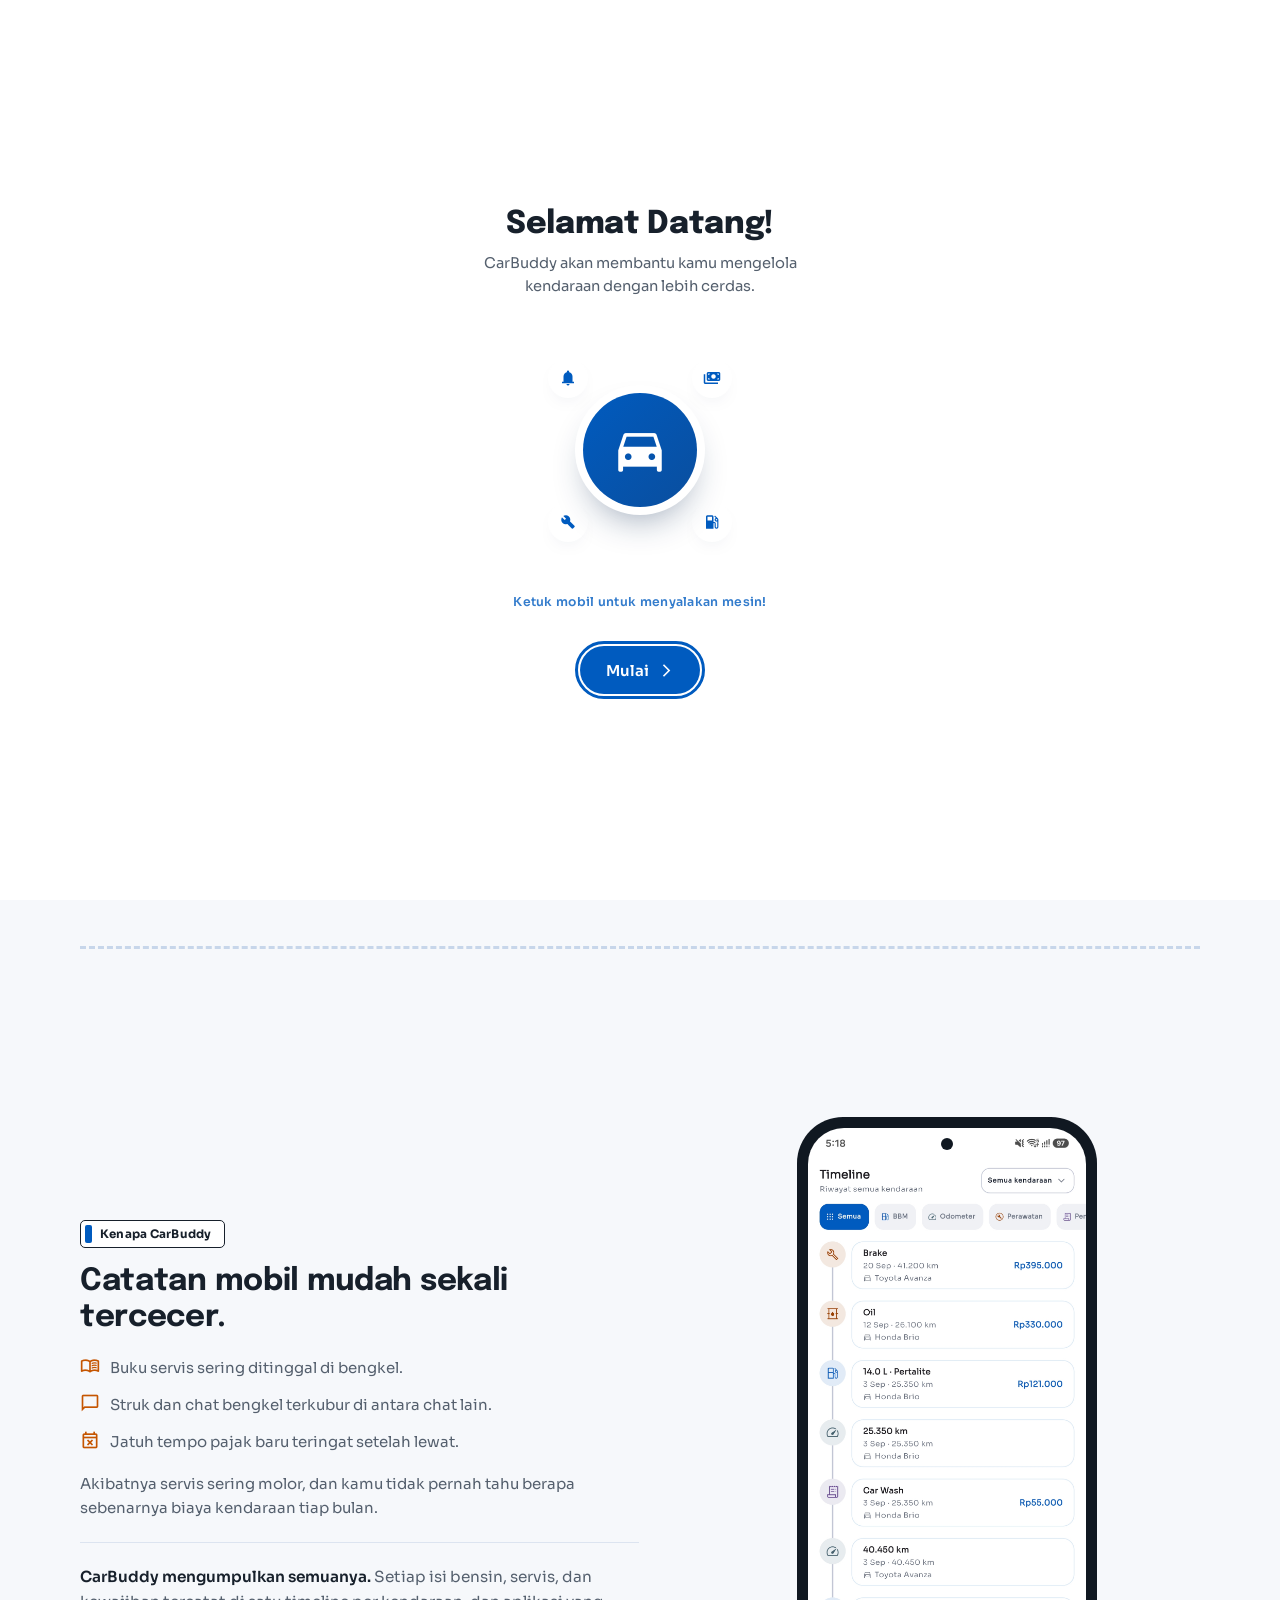
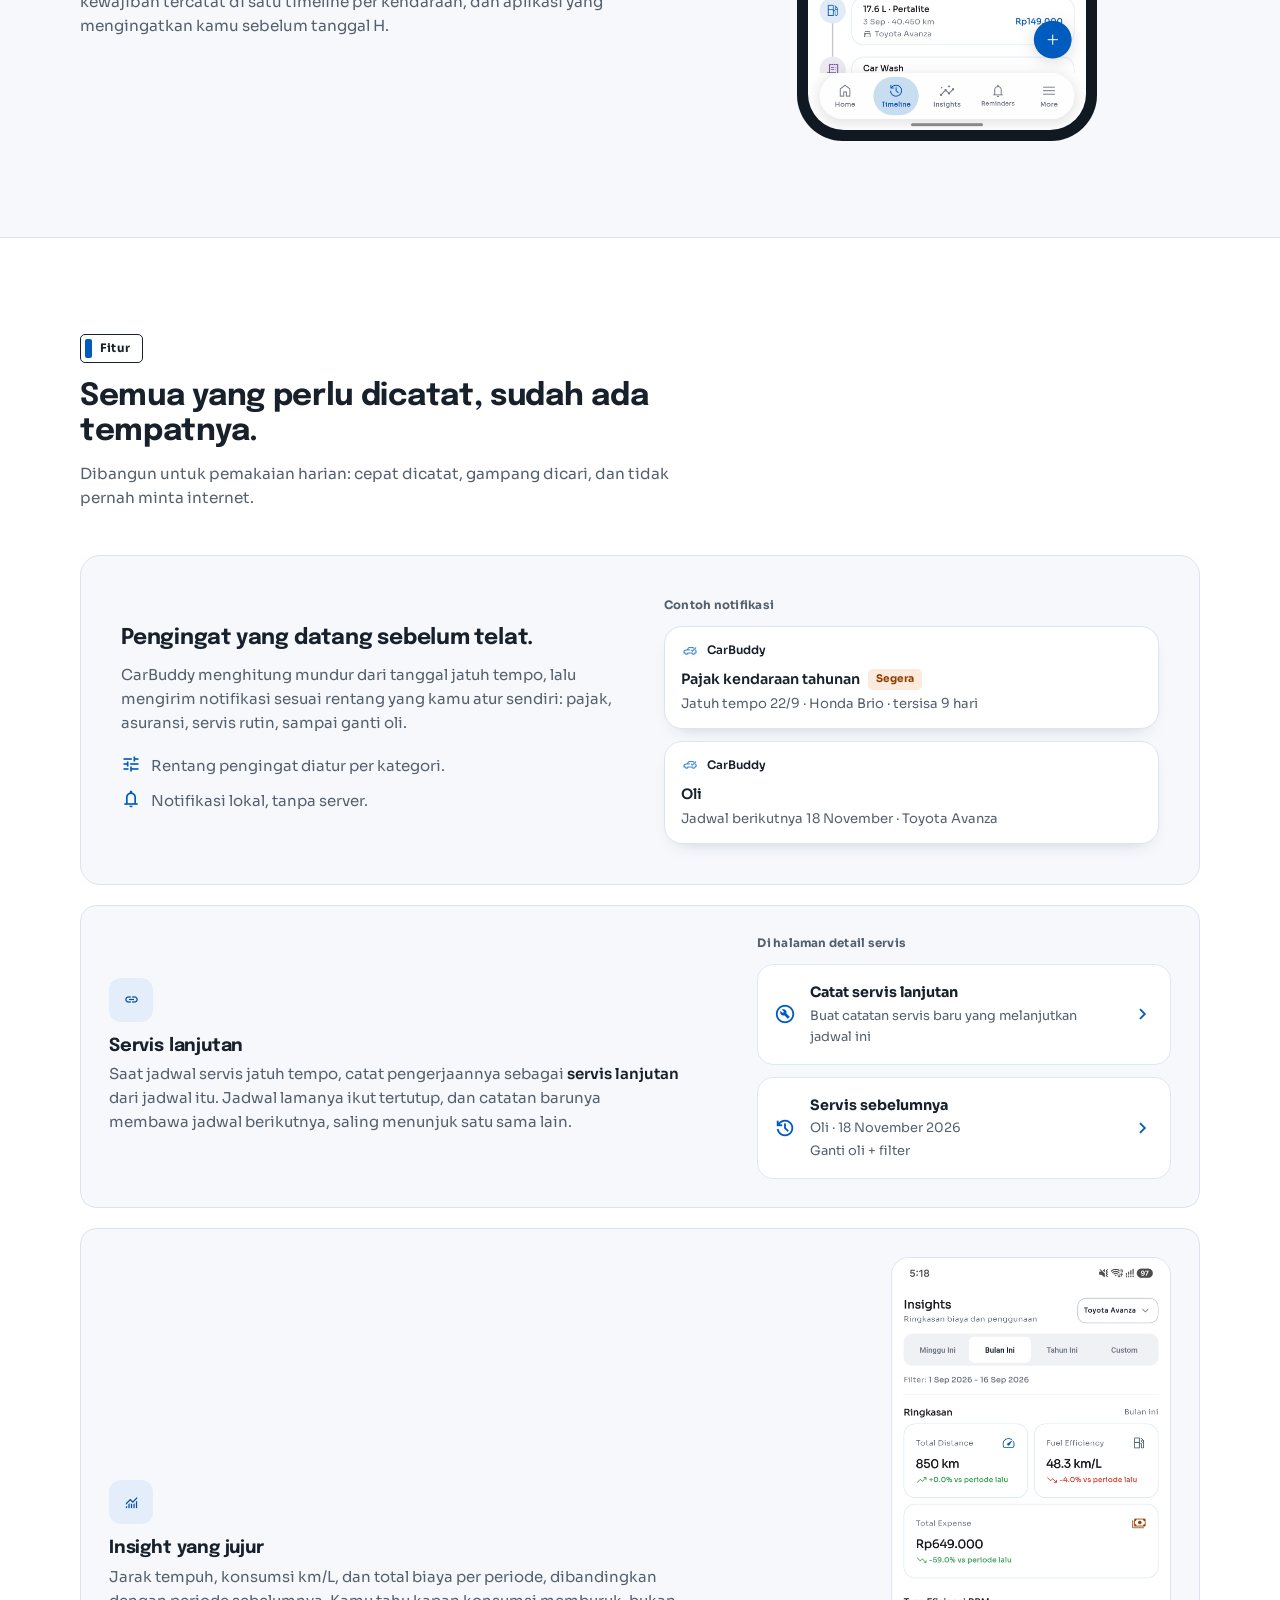
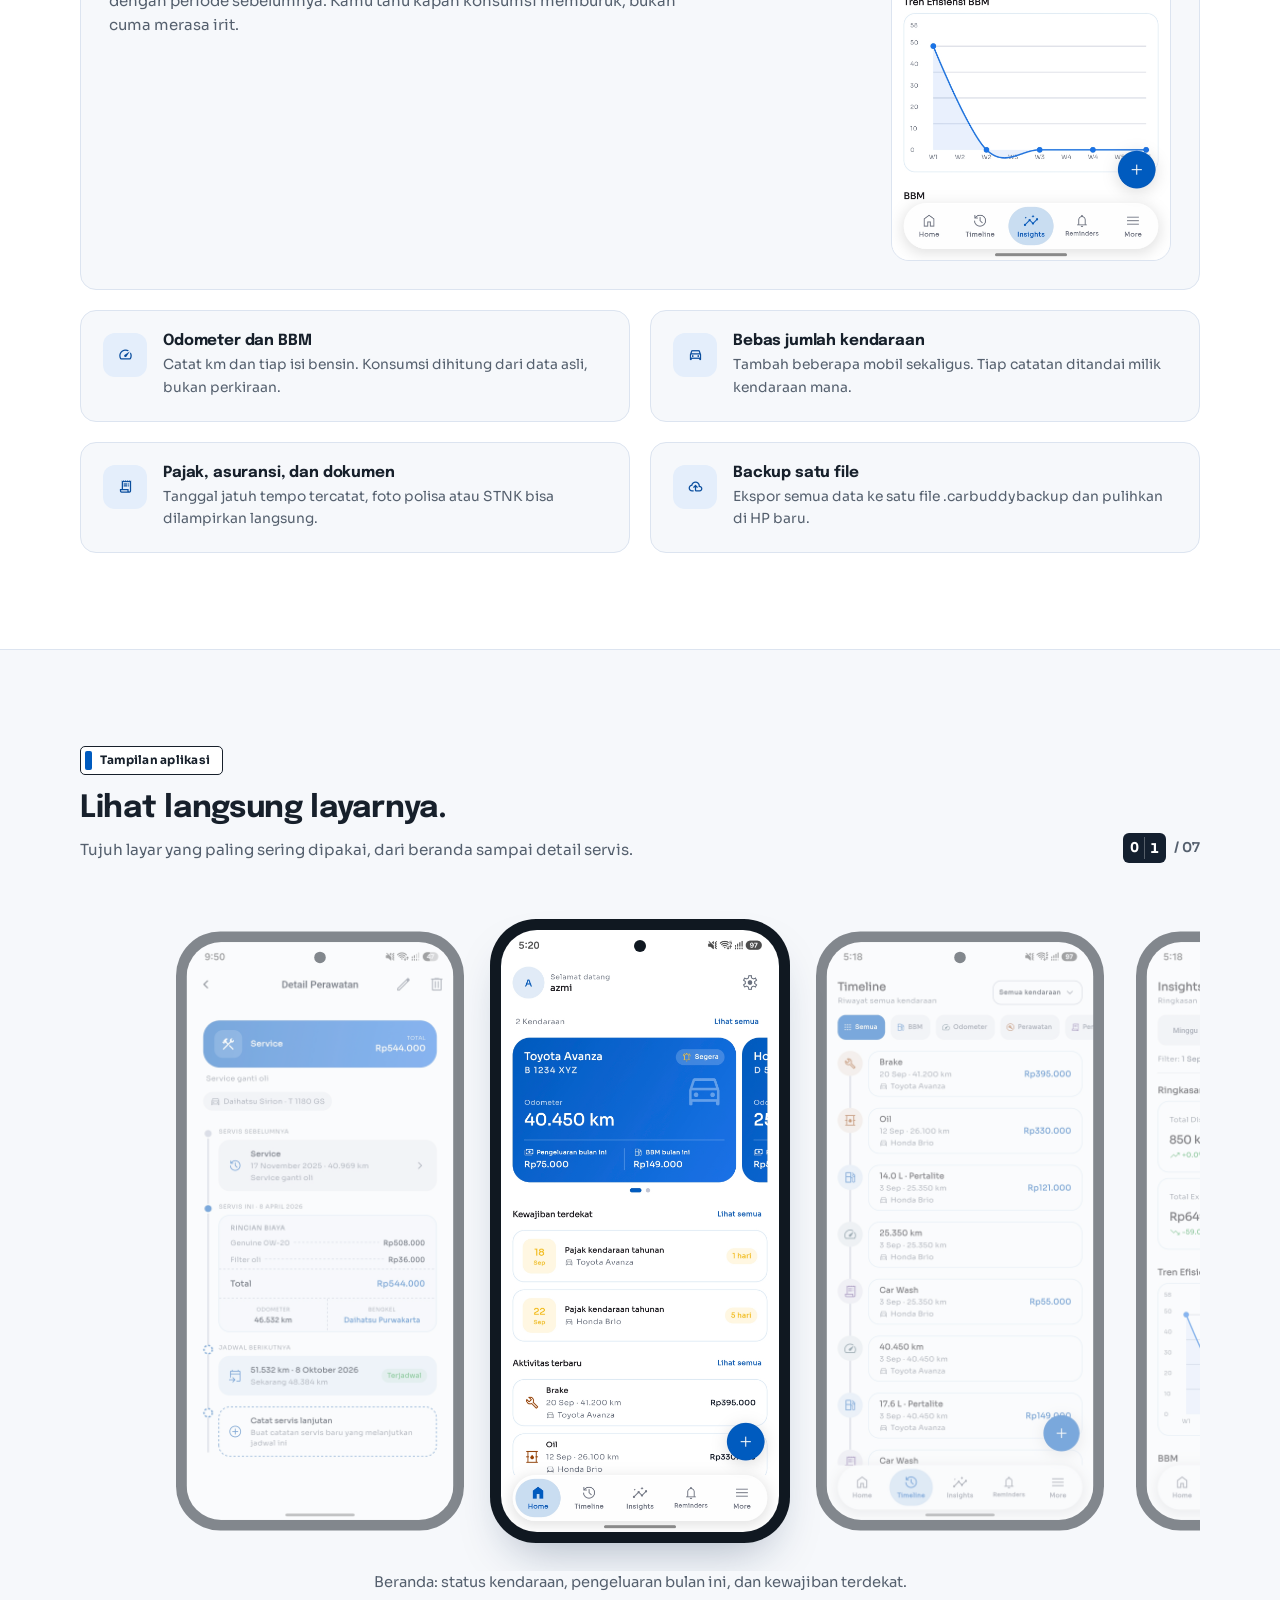
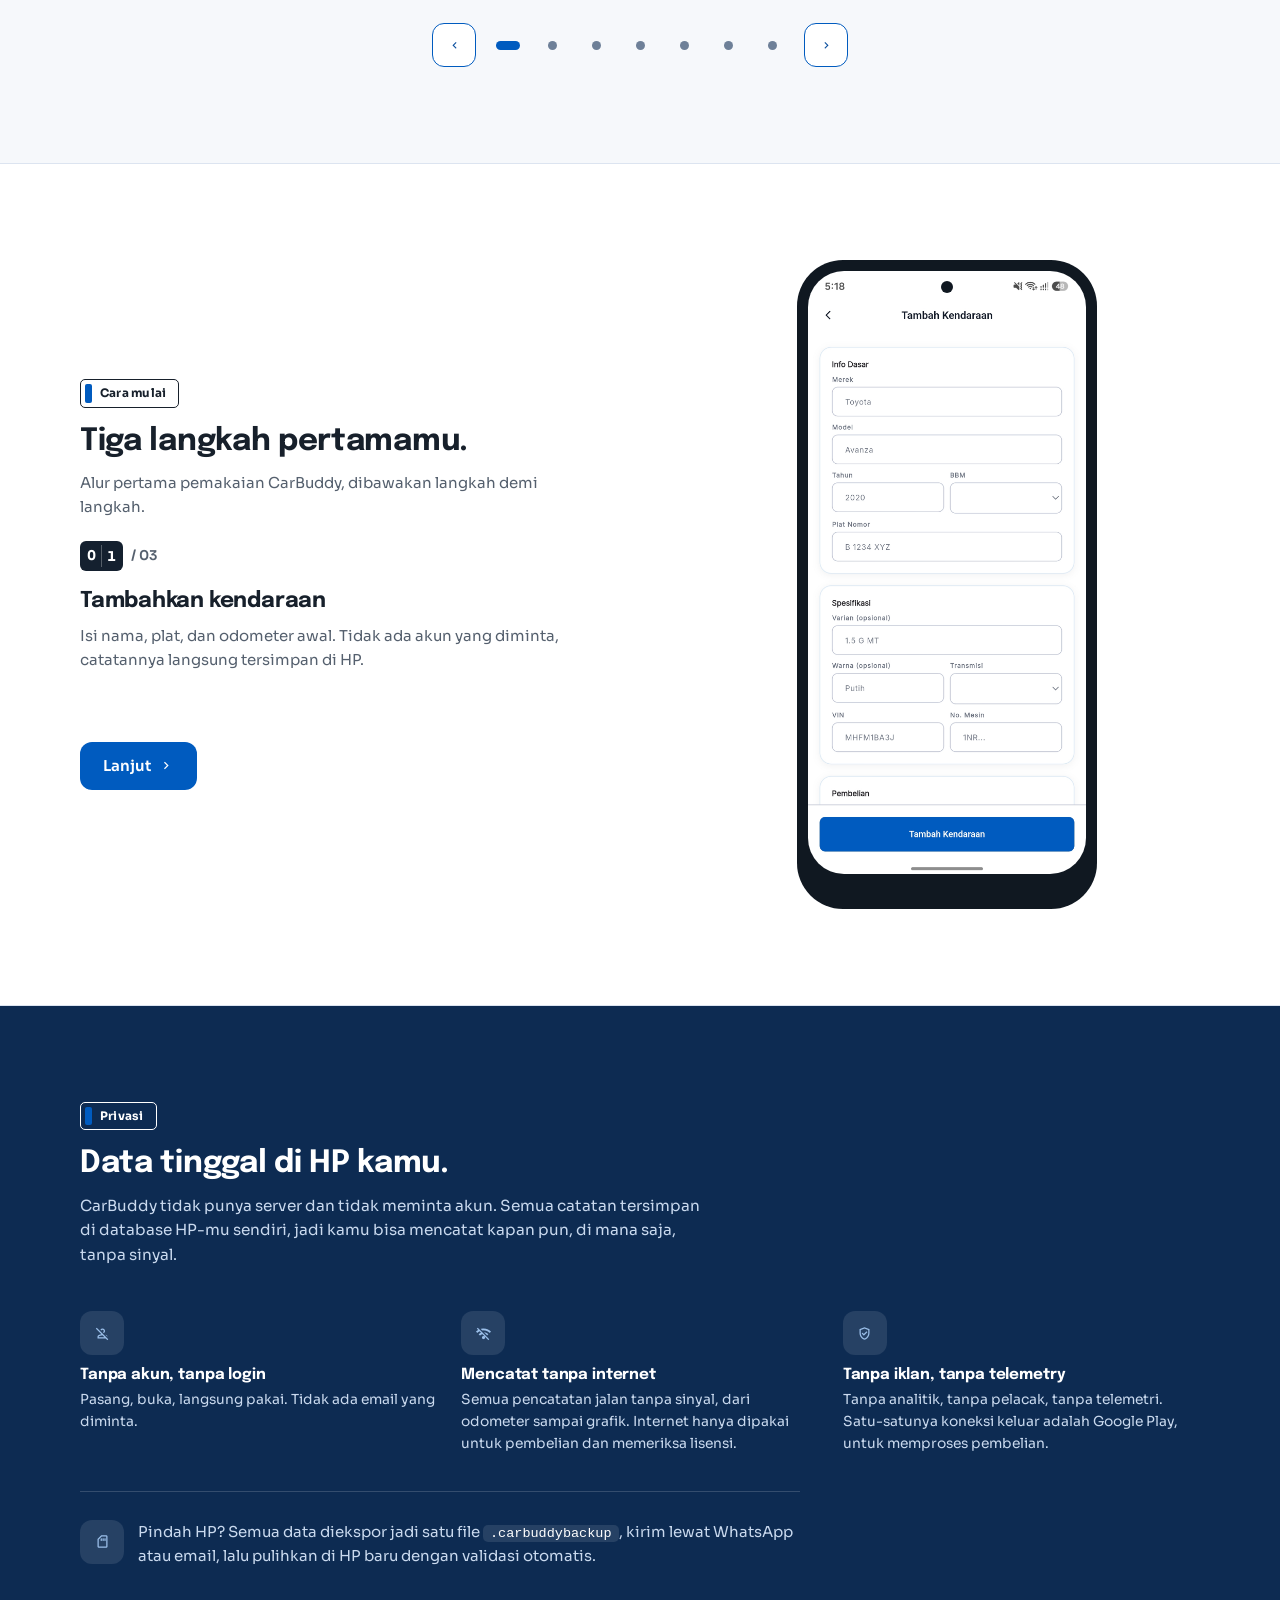
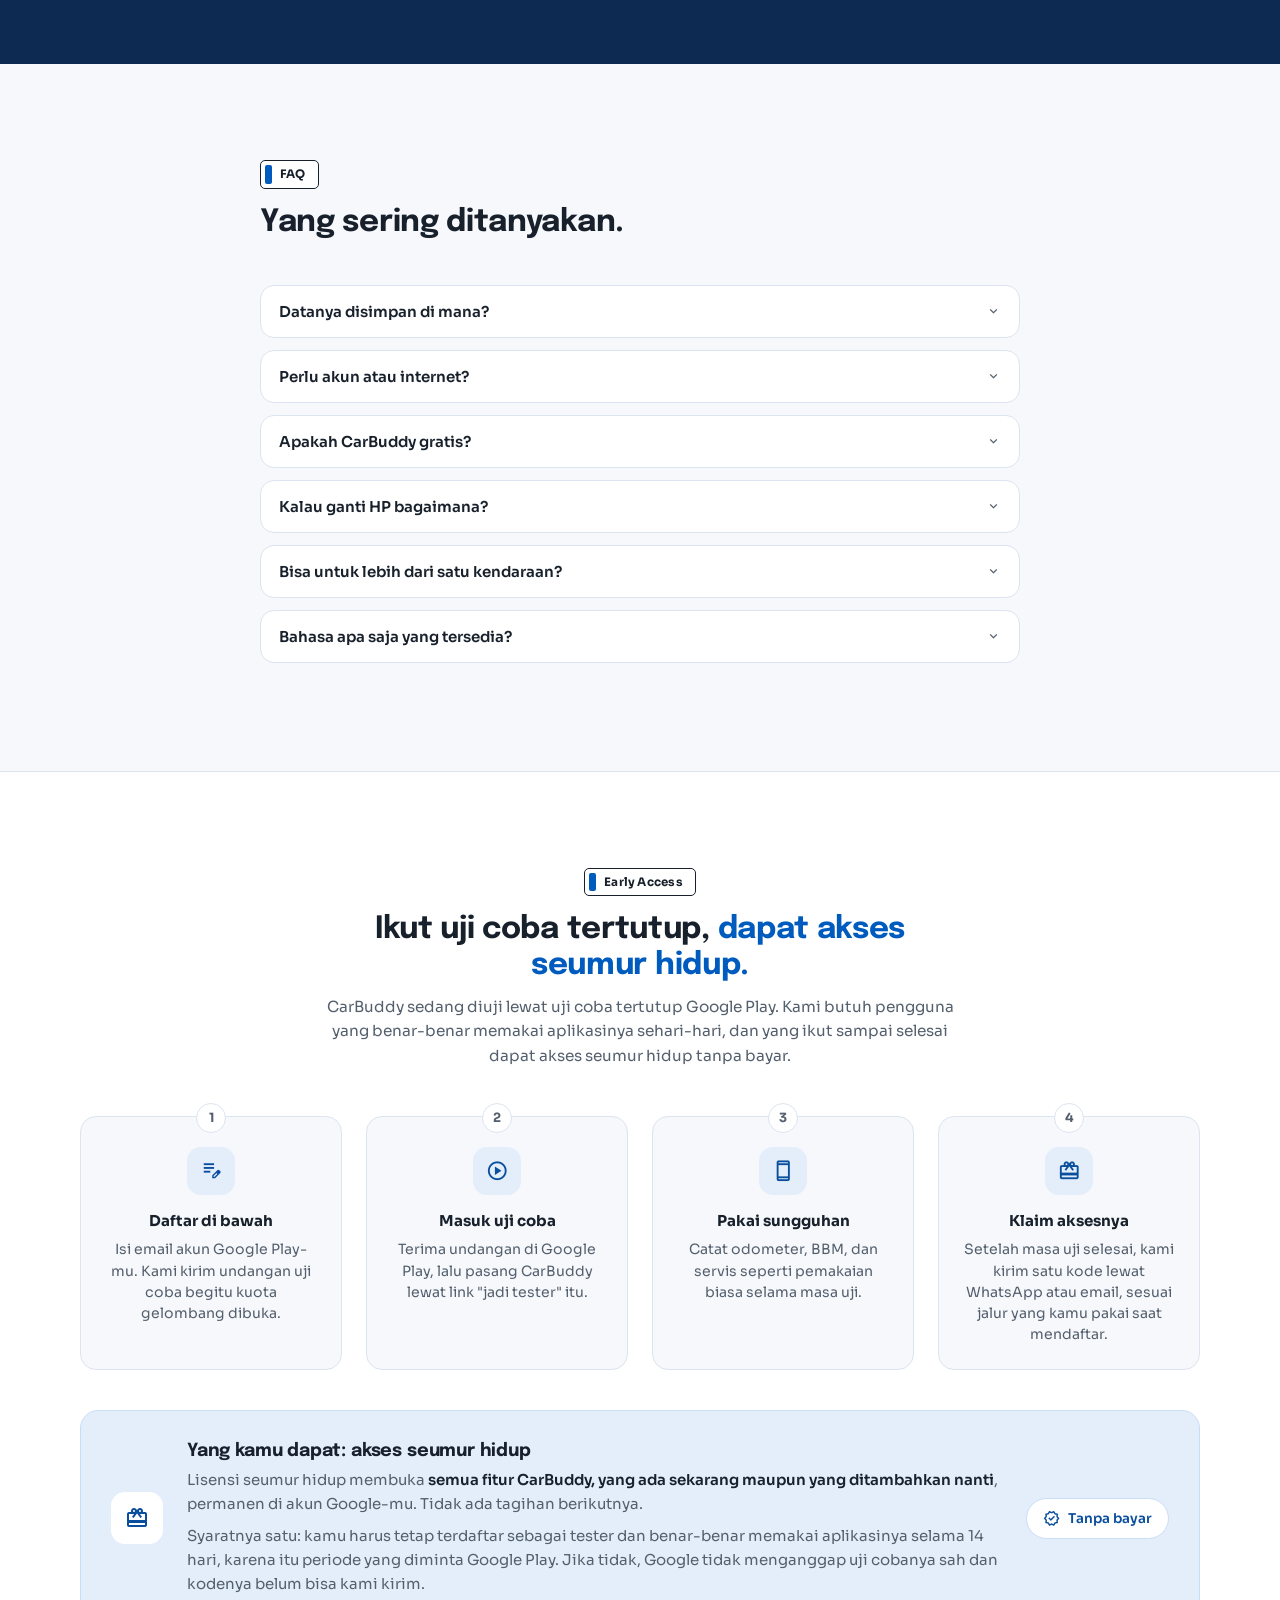
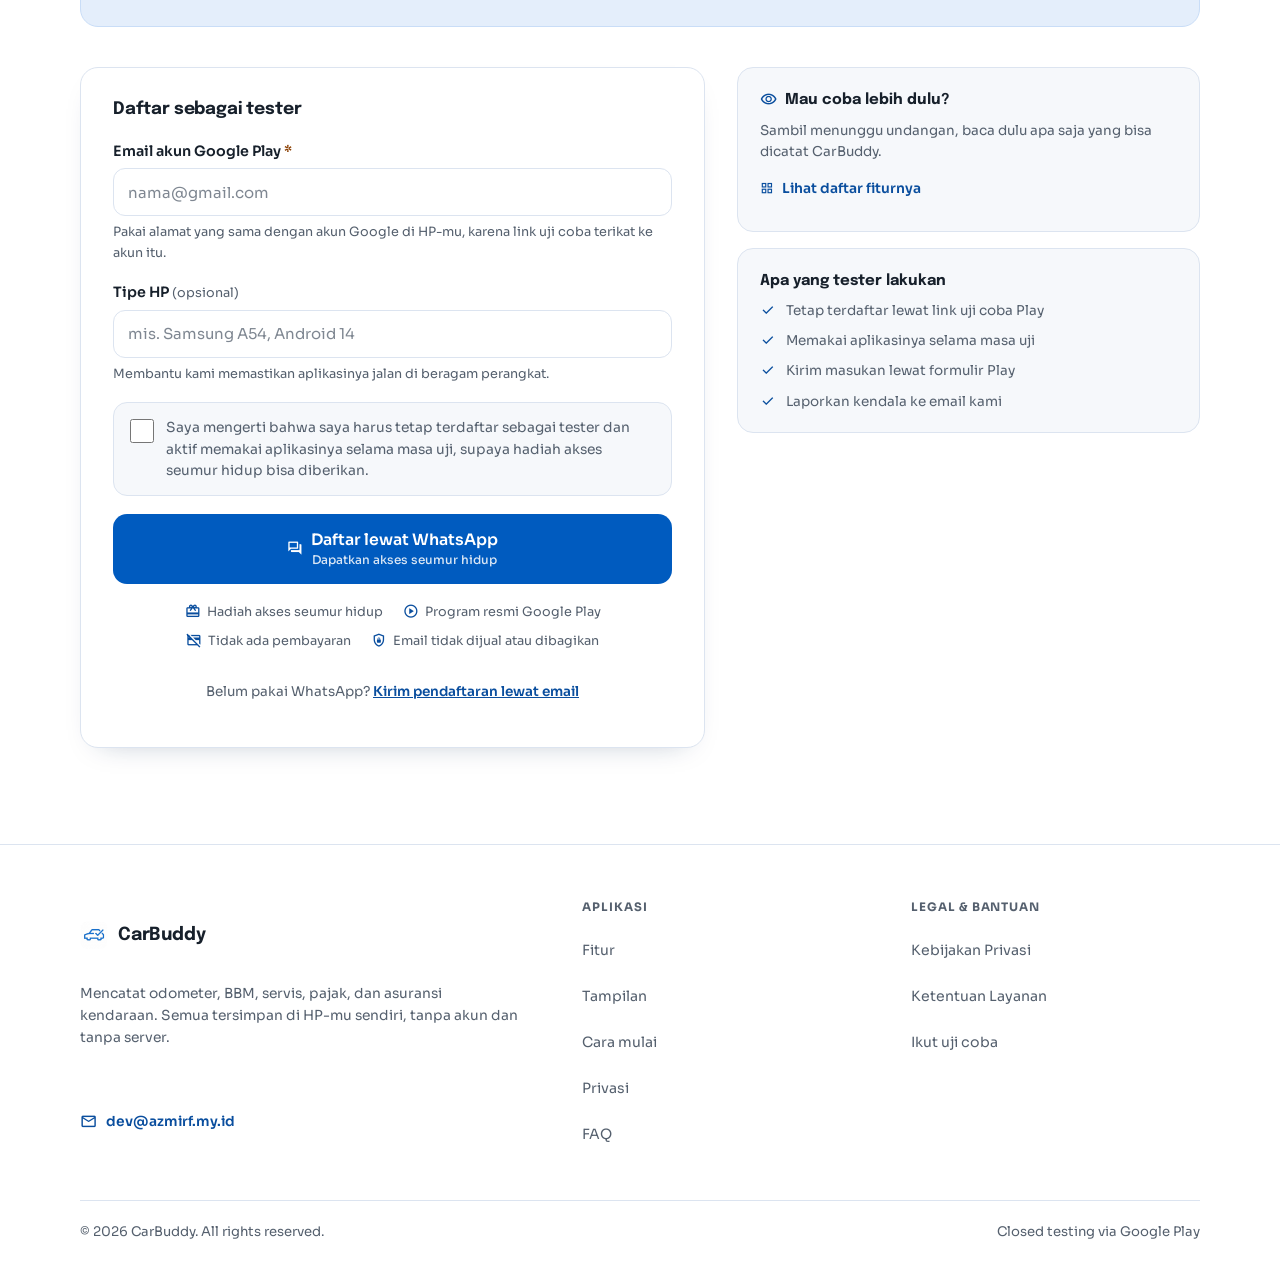
==== commit eb49ed4b: "change button wording" ====
--- a/index.html
+++ b/index.html
@@ -72,7 +72,7 @@
           <p class="hero-sub">Odometer, BBM, servis, pajak, sampai asuransi tercatat rapi di satu aplikasi, di HP-mu sendiri.</p>
           <div class="hero-cta">
             <a class="btn btn-primary hero-cta-main" href="#beta"><span class="ms" aria-hidden="true">science</span>Ikut Early Access<span class="ms cta-arrow" aria-hidden="true">arrow_forward</span></a>
-            <a class="btn btn-ghost" href="#fitur">Lihat fiturnya</a>
+            <a class="btn btn-ghost" href="#fitur">Lihat semua fiturnya</a>
           </div>
           <p class="hero-facts"><span>2 bulan pertama gratis</span><span aria-hidden="true">·</span><span>Tanpa akun</span><span aria-hidden="true">·</span><span>Catat tanpa internet</span></p>
         </div>
@@ -489,7 +489,7 @@
 
           <button class="btn btn-primary btn-lg" type="submit">
             <span class="ms" aria-hidden="true">forum</span>
-            <span class="beta-btn-label">Daftar lewat WhatsApp<small>Uji coba tertutup, akses seumur hidup</small></span>
+            <span class="beta-btn-label">Daftar lewat WhatsApp<small>Dapatkan akses seumur hidup</small></span>
           </button>
 
           <ul class="beta-facts">
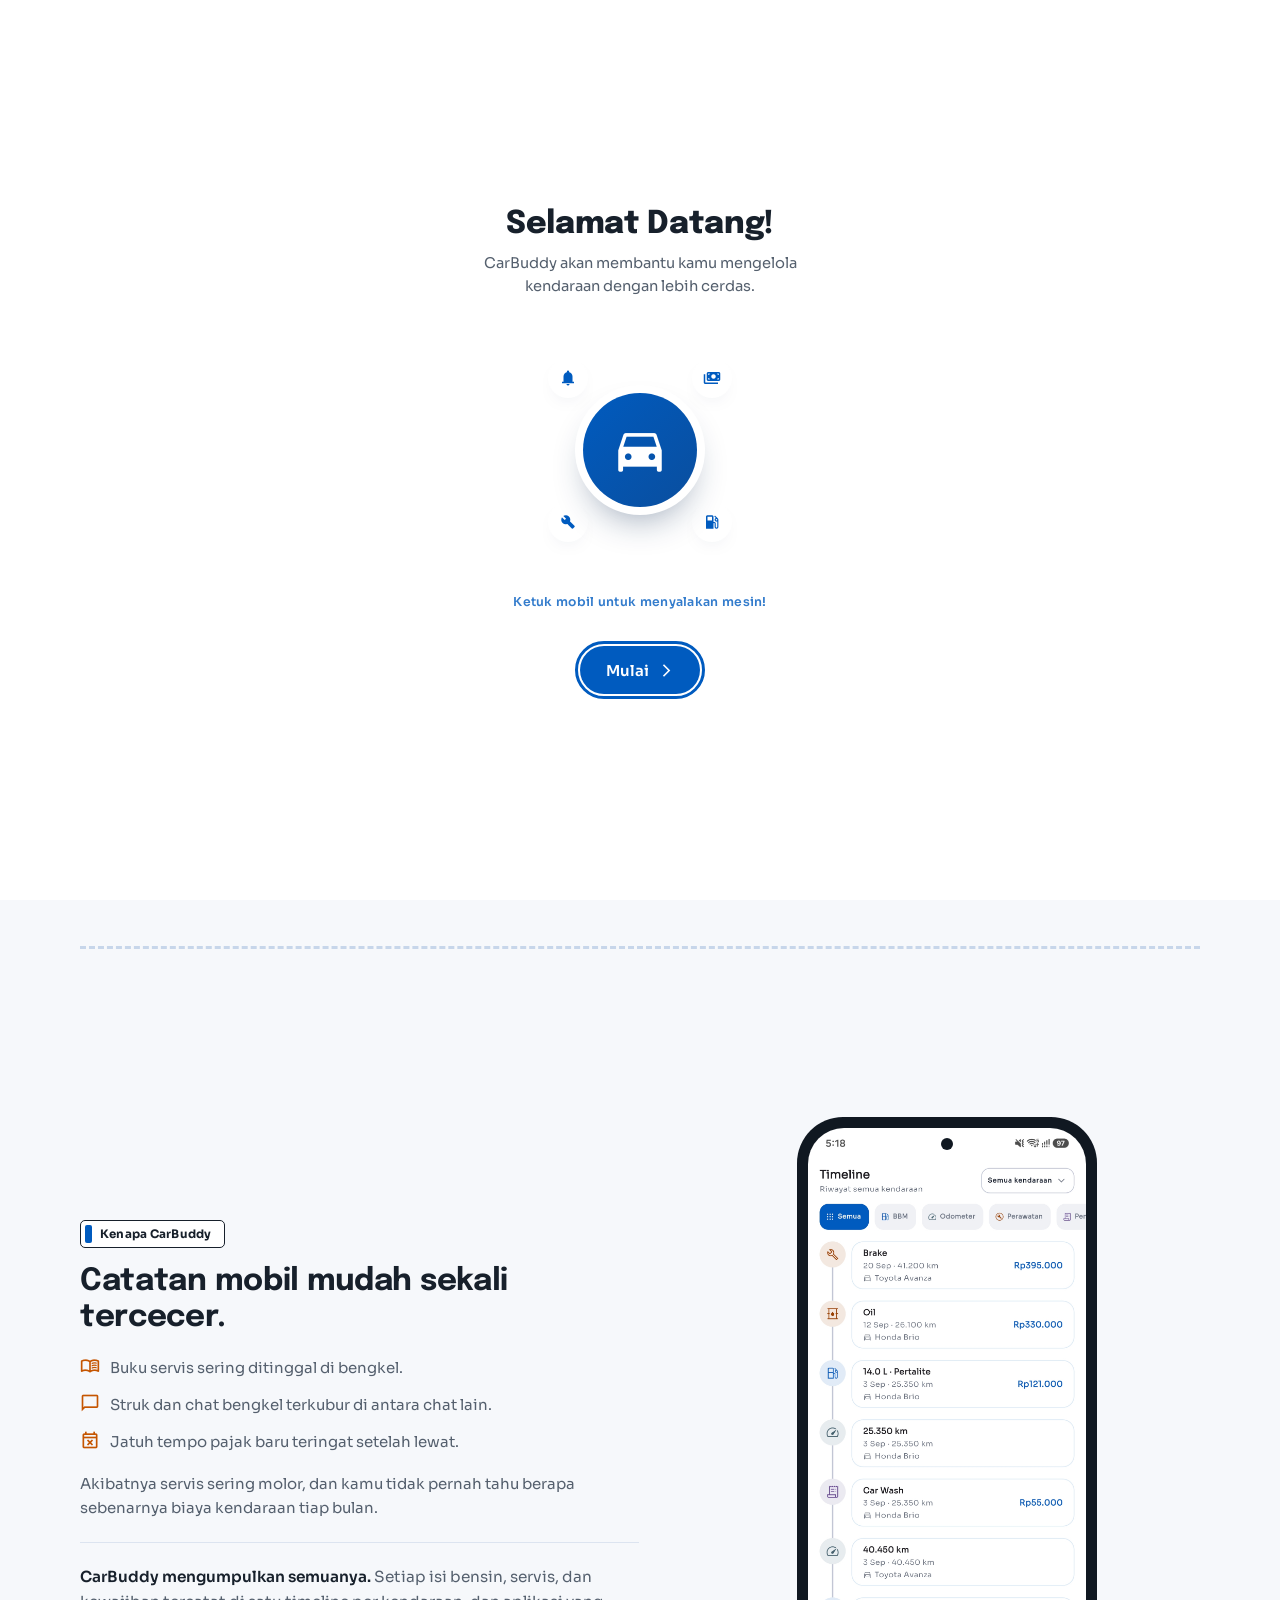
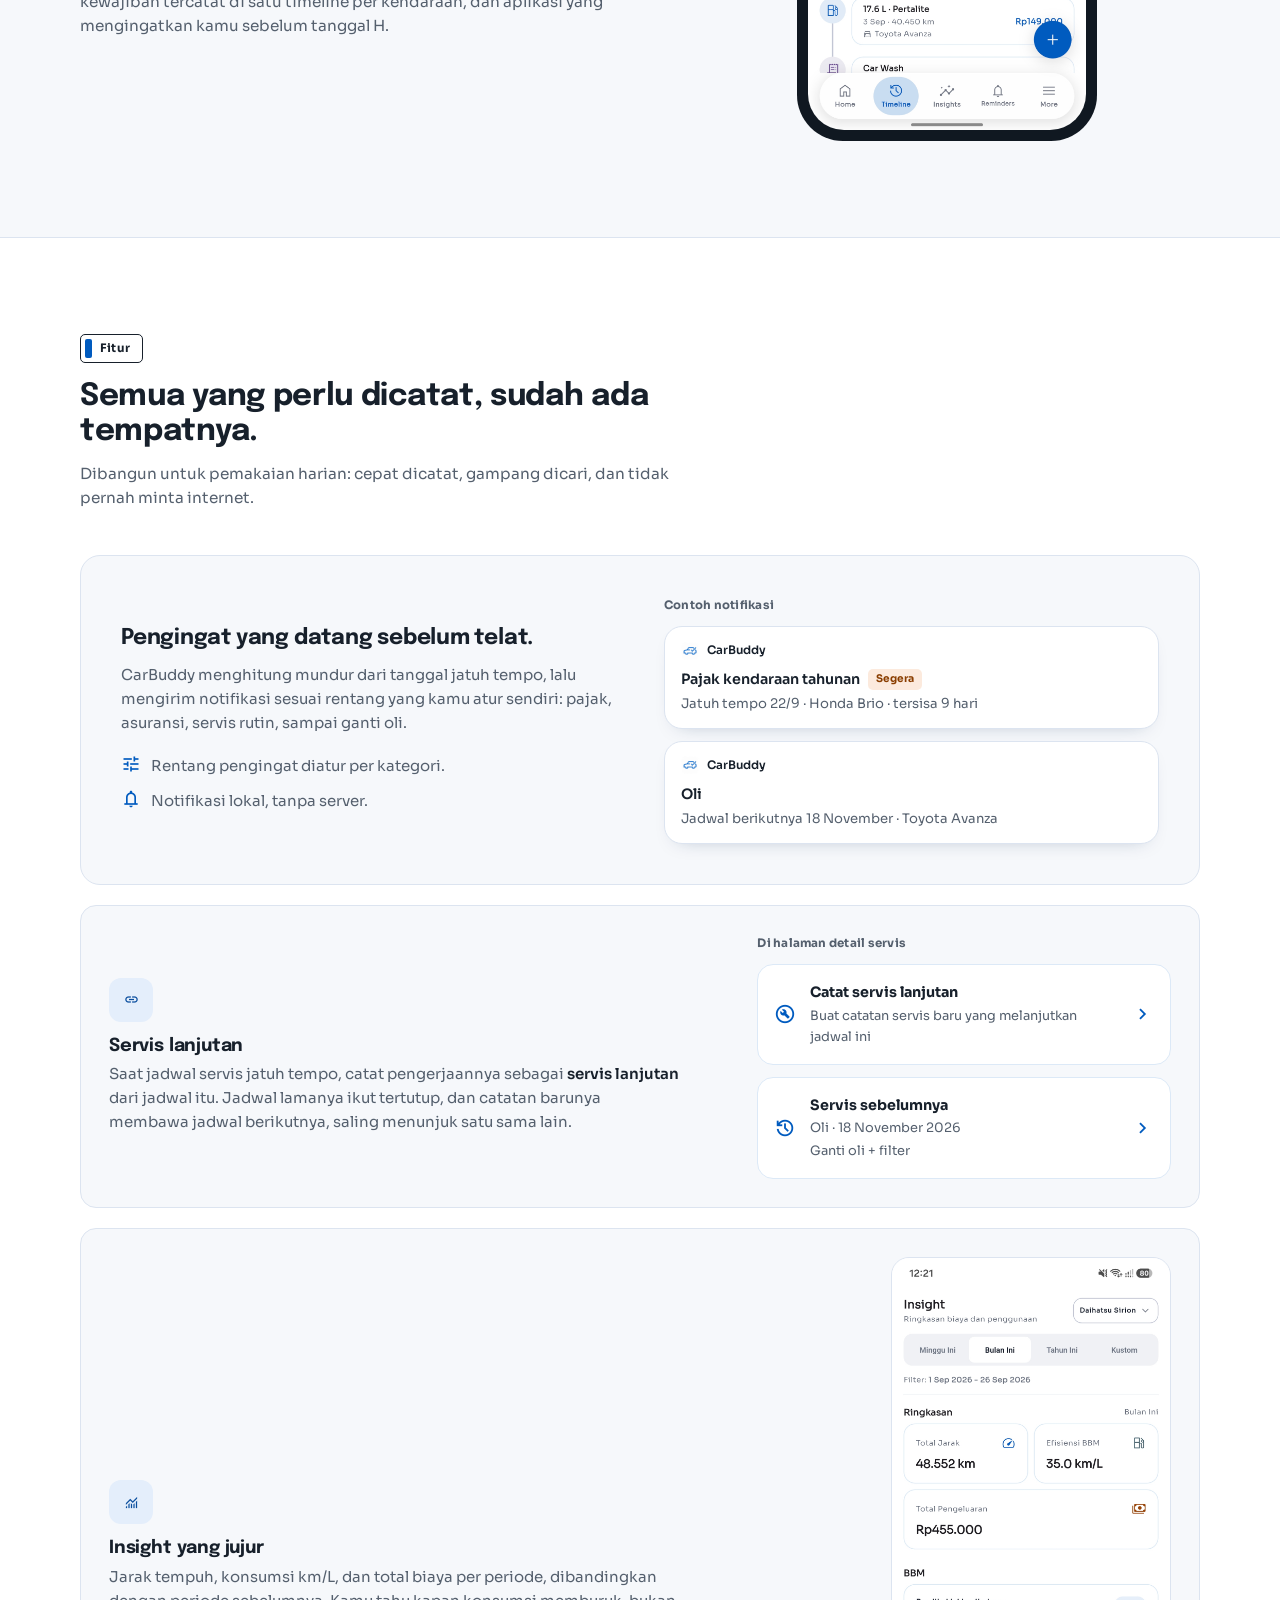
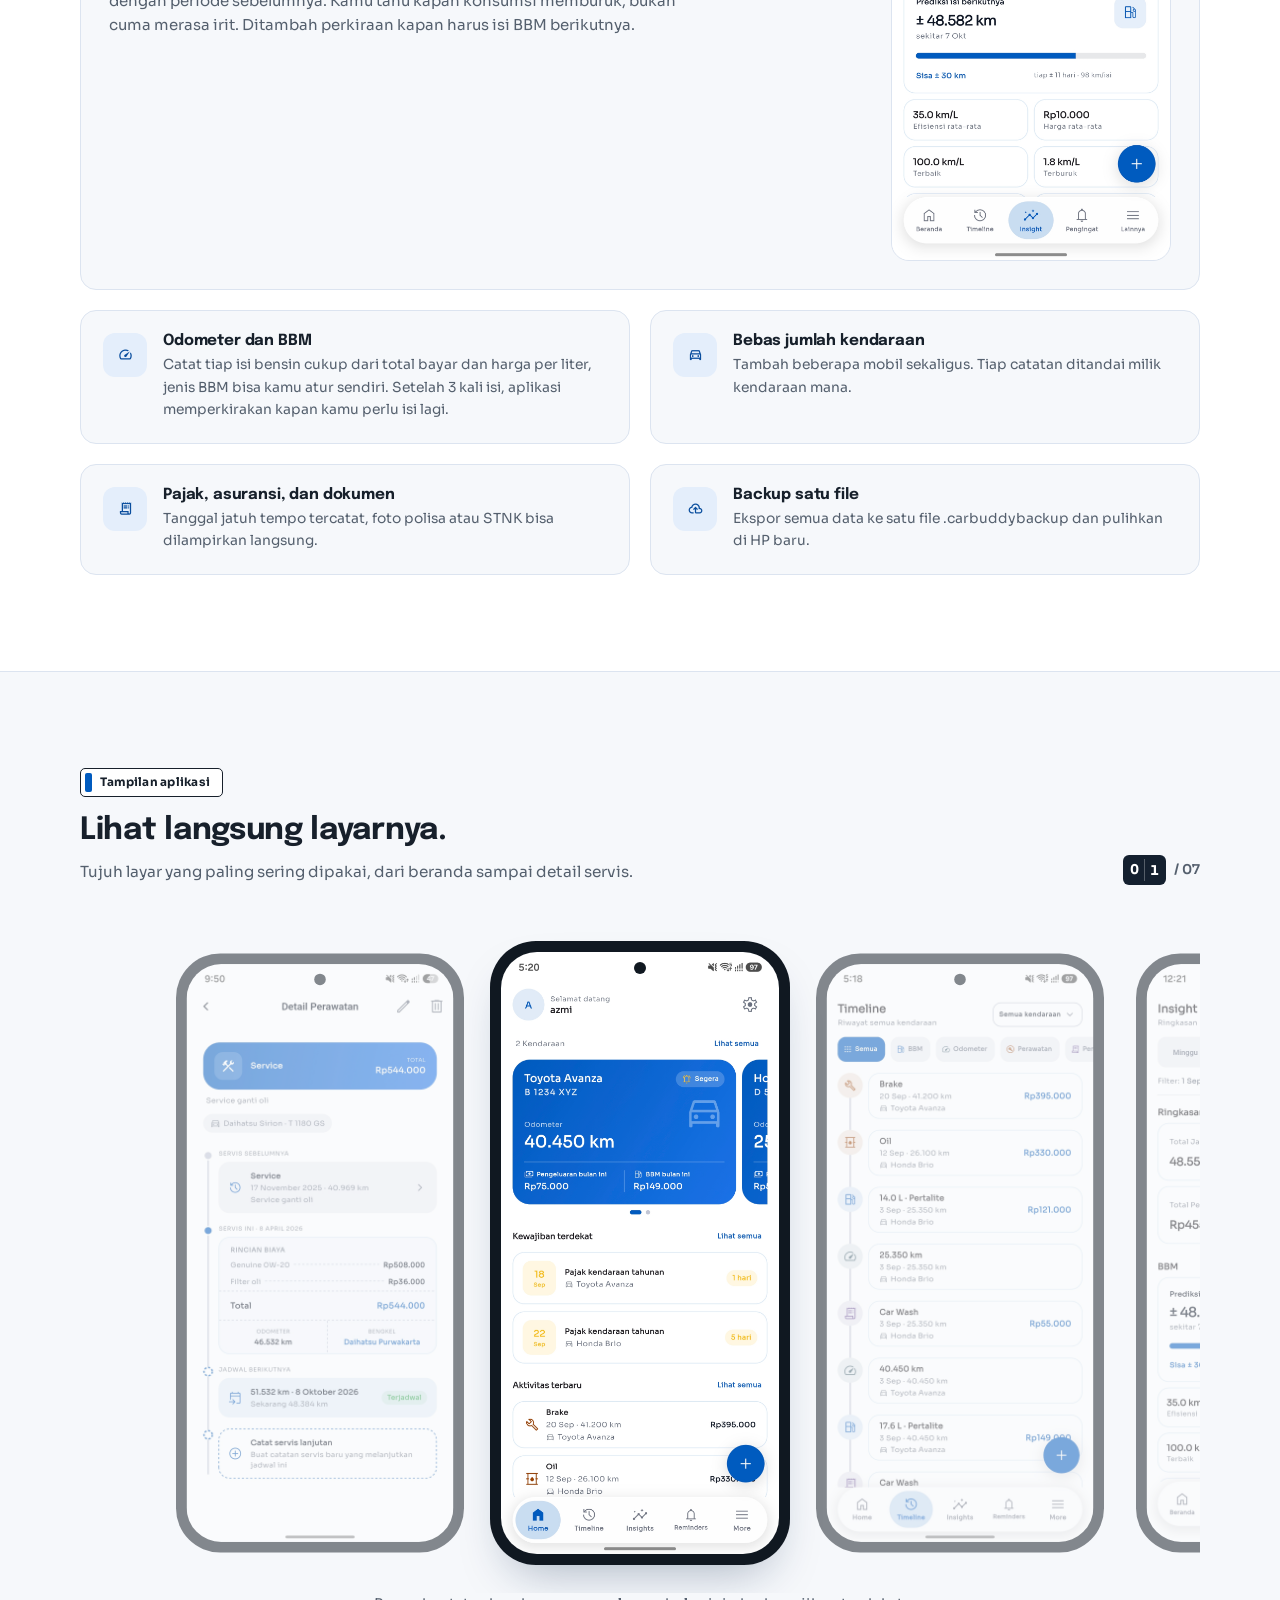
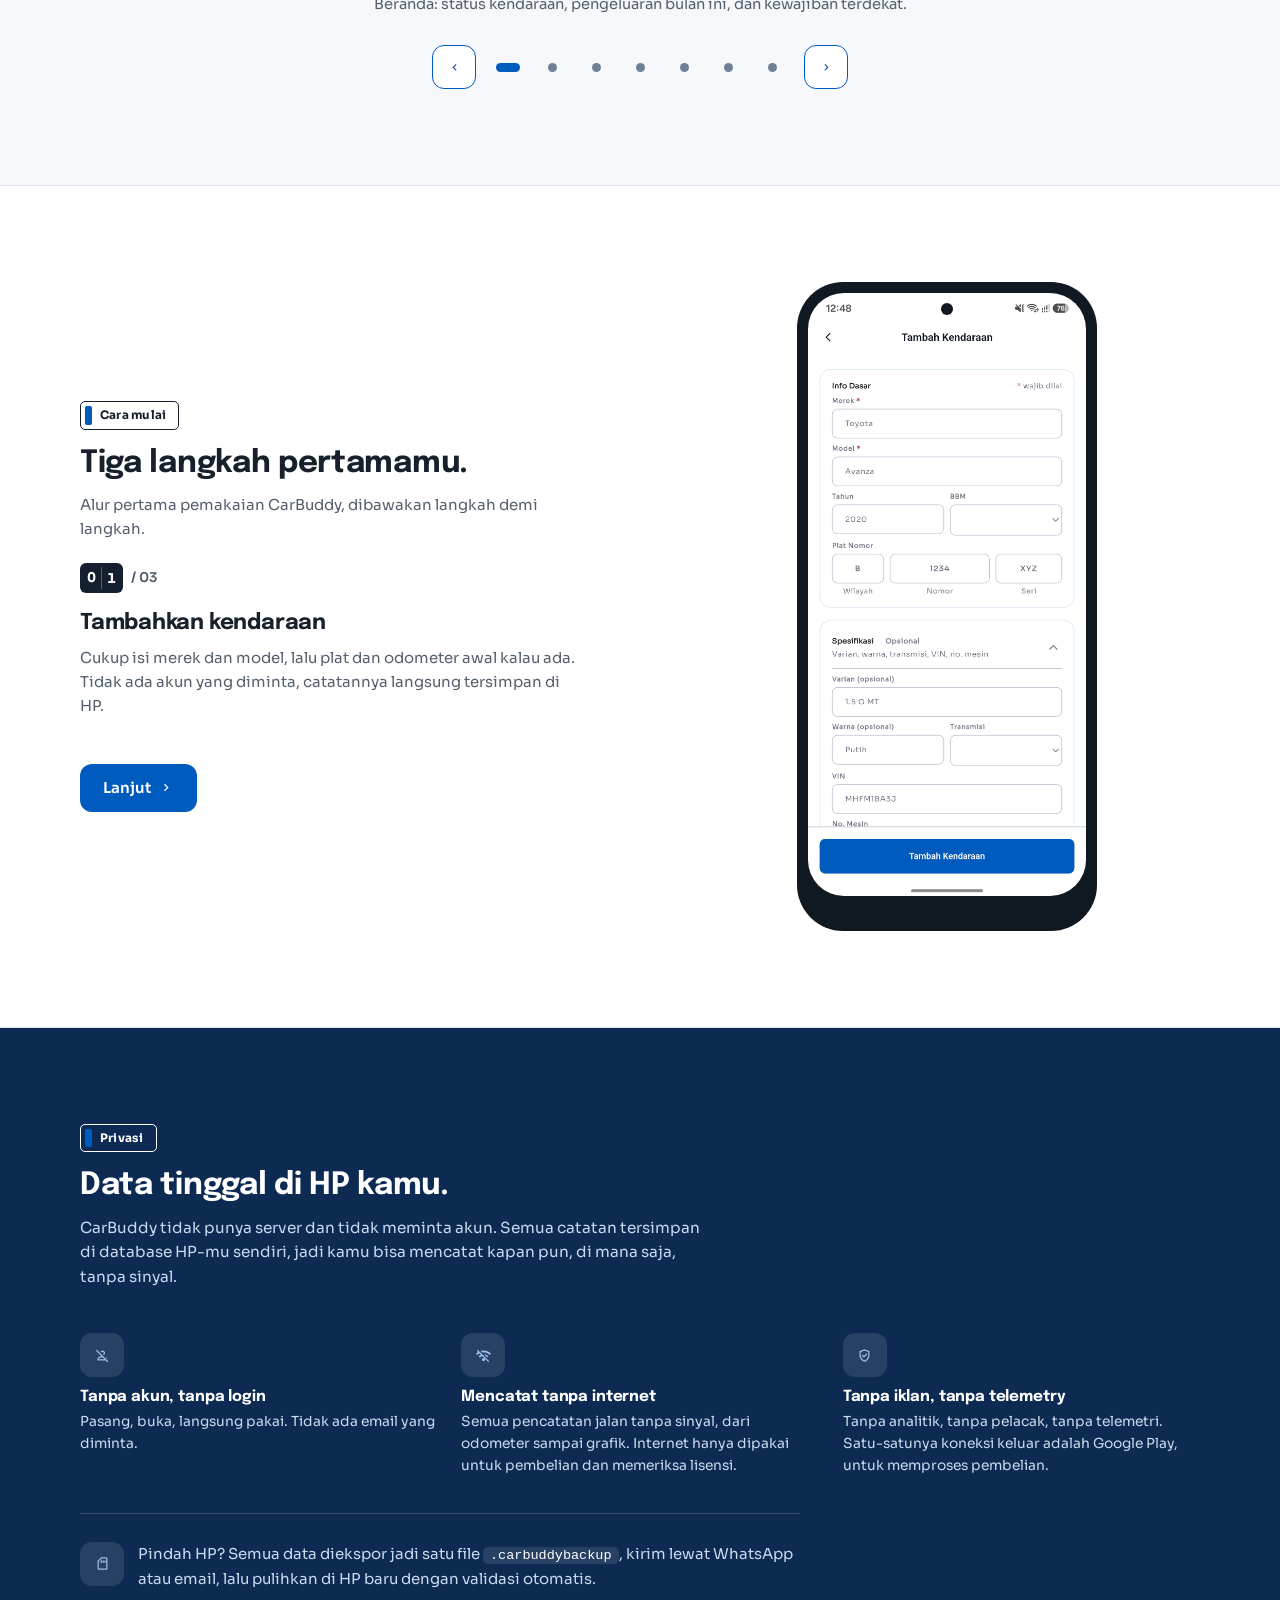
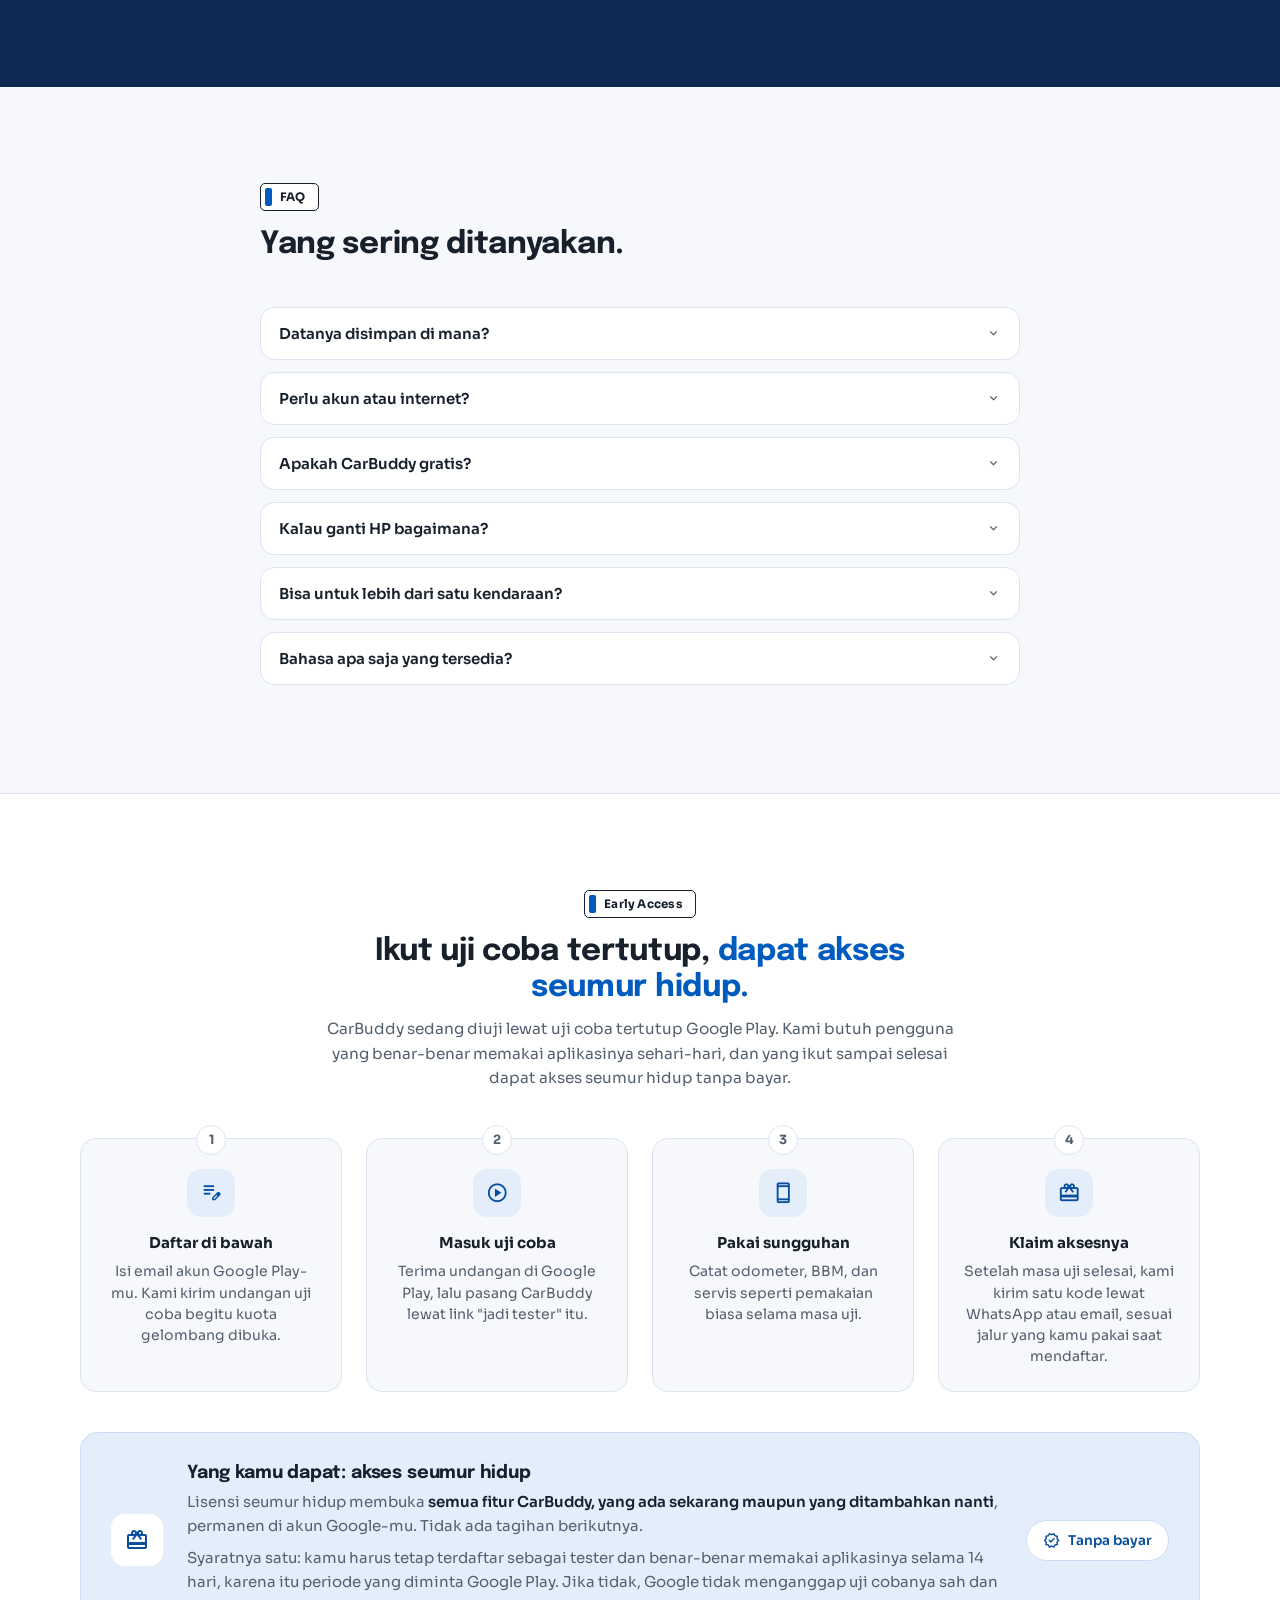
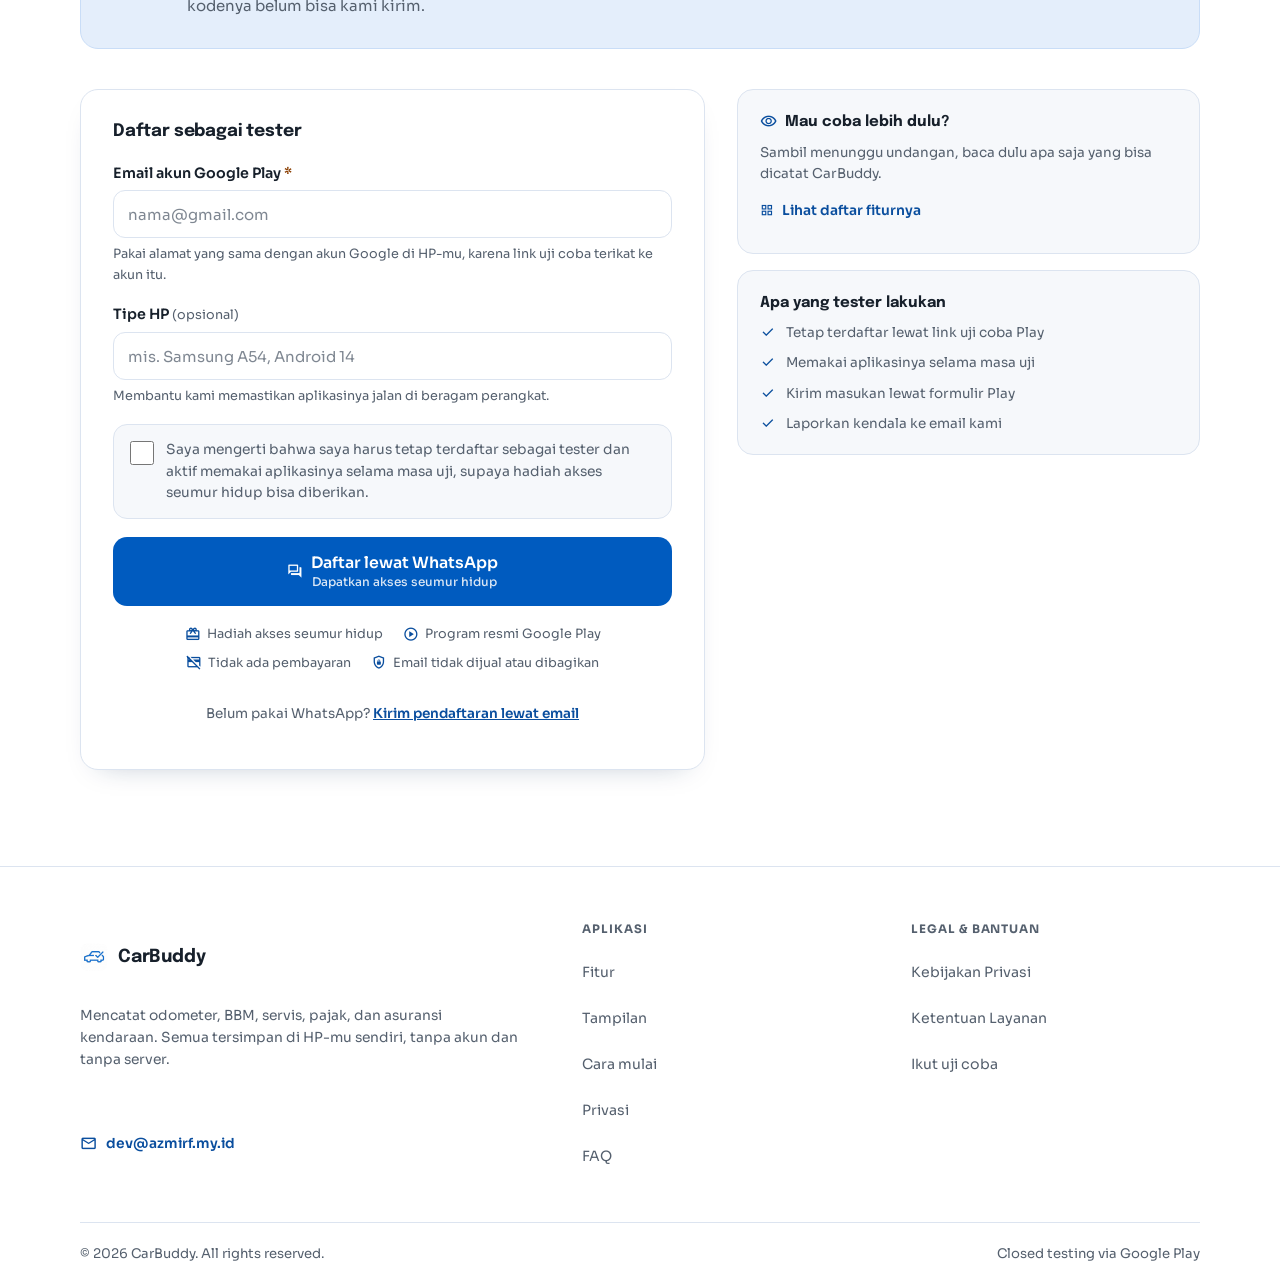
==== commit f5077314: "update landing for fuel prediction, fuel types, and the new vehicle form - "Odometer dan BBM": loggi" ====
--- a/index.html
+++ b/index.html
@@ -183,10 +183,10 @@
         <div>
           <div class="feat-icon"><span class="ms" aria-hidden="true">monitoring</span></div>
           <h3>Insight yang jujur</h3>
-          <p>Jarak tempuh, konsumsi km/L, dan total biaya per periode, dibandingkan dengan periode sebelumnya. Kamu tahu kapan konsumsi memburuk, bukan cuma merasa irit.</p>
+          <p>Jarak tempuh, konsumsi km/L, dan total biaya per periode, dibandingkan dengan periode sebelumnya. Kamu tahu kapan konsumsi memburuk, bukan cuma merasa irit. Ditambah perkiraan kapan harus isi BBM berikutnya.</p>
         </div>
         <div class="feat-shot">
-          <img src="images/insights.jpg" alt="Tab Insights CarBuddy: jarak tempuh, efisiensi BBM 48,3 km/L, total pengeluaran, dan grafik tren efisiensi" width="1080" height="2340" loading="lazy" decoding="async">
+          <img src="images/insights.jpg" alt="Tab Insights CarBuddy: jarak tempuh, efisiensi BBM 35,0 km/L, total pengeluaran, prediksi isi BBM berikutnya sekitar 7 Okt, dan ringkasan efisiensi serta harga BBM" width="1080" height="2340" loading="lazy" decoding="async">
         </div>
       </div>
 
@@ -195,7 +195,7 @@
           <div class="feat-icon"><span class="ms" aria-hidden="true">speed</span></div>
           <div>
             <h3>Odometer dan BBM</h3>
-            <p>Catat km dan tiap isi bensin. Konsumsi dihitung dari data asli, bukan perkiraan.</p>
+            <p>Catat tiap isi bensin cukup dari total bayar dan harga per liter, jenis BBM bisa kamu atur sendiri. Setelah 3 kali isi, aplikasi memperkirakan kapan kamu perlu isi lagi.</p>
           </div>
         </div>
         <div class="feat-row reveal">
@@ -251,7 +251,7 @@
         <div class="gal-static">
           <figure><img src="images/home.jpg" alt="Beranda CarBuddy" width="1080" height="2340"><figcaption>Beranda: status kendaraan, pengeluaran bulan ini, dan kewajiban terdekat.</figcaption></figure>
           <figure><img src="images/timeline.jpg" alt="Timeline CarBuddy" width="1080" height="2340" loading="lazy"><figcaption>Timeline: semua catatan terurut, bisa disaring per kategori.</figcaption></figure>
-          <figure><img src="images/insights.jpg" alt="Insights CarBuddy" width="1080" height="2340" loading="lazy"><figcaption>Insight: jarak, konsumsi, dan pengeluaran per kendaraan.</figcaption></figure>
+          <figure><img src="images/insights.jpg" alt="Insights CarBuddy" width="1080" height="2340" loading="lazy"><figcaption>Insight: jarak, konsumsi, pengeluaran, dan prediksi isi BBM per kendaraan.</figcaption></figure>
           <figure><img src="images/reminders.jpg" alt="Reminders CarBuddy" width="1080" height="2340" loading="lazy"><figcaption>Pengingat dengan hitungan hari sebelum jatuh tempo.</figcaption></figure>
           <figure><img src="images/more.jpg" alt="Menu More CarBuddy" width="1080" height="2340" loading="lazy"><figcaption>Semua modul: kendaraan, perawatan, BBM, pajak, asuransi, ban, aki.</figcaption></figure>
           <figure><img src="images/maintenance.jpg" alt="Perawatan CarBuddy" width="1080" height="2340" loading="lazy"><figcaption>Perawatan: biaya, riwayat servis, dan jadwal berikutnya.</figcaption></figure>
@@ -275,7 +275,7 @@
           <div class="wiz-panels" aria-live="polite">
             <div class="wiz-panel is-on">
               <h3>Tambahkan kendaraan</h3>
-              <p>Isi nama, plat, dan odometer awal. Tidak ada akun yang diminta, catatannya langsung tersimpan di HP.</p>
+              <p>Cukup isi merek dan model, lalu plat dan odometer awal kalau ada. Tidak ada akun yang diminta, catatannya langsung tersimpan di HP.</p>
             </div>
             <div class="wiz-panel">
               <h3>Catat detail servis</h3>
@@ -303,7 +303,7 @@
           <div class="wiz-shot is-on">
             <div class="phone phone-sm">
               <div class="phone-screen">
-                <img src="images/tambah-kendaraan.jpg" alt="Formulir Tambah Kendaraan di aplikasi CarBuddy: merek Toyota, model Avanza, tahun 2020, dan plat nomor B 1234 XYZ" width="1080" height="2340" decoding="async">
+                <img src="images/tambah-kendaraan.jpg" alt="Formulir Tambah Kendaraan di aplikasi CarBuddy: merek dan model wajib diisi, tahun, jenis BBM, plat nomor dalam tiga kotak B, 1234, XYZ, dan bagian Spesifikasi opsional" width="1080" height="2340" decoding="async">
                 <span class="punch" aria-hidden="true"></span>
               </div>
             </div>
